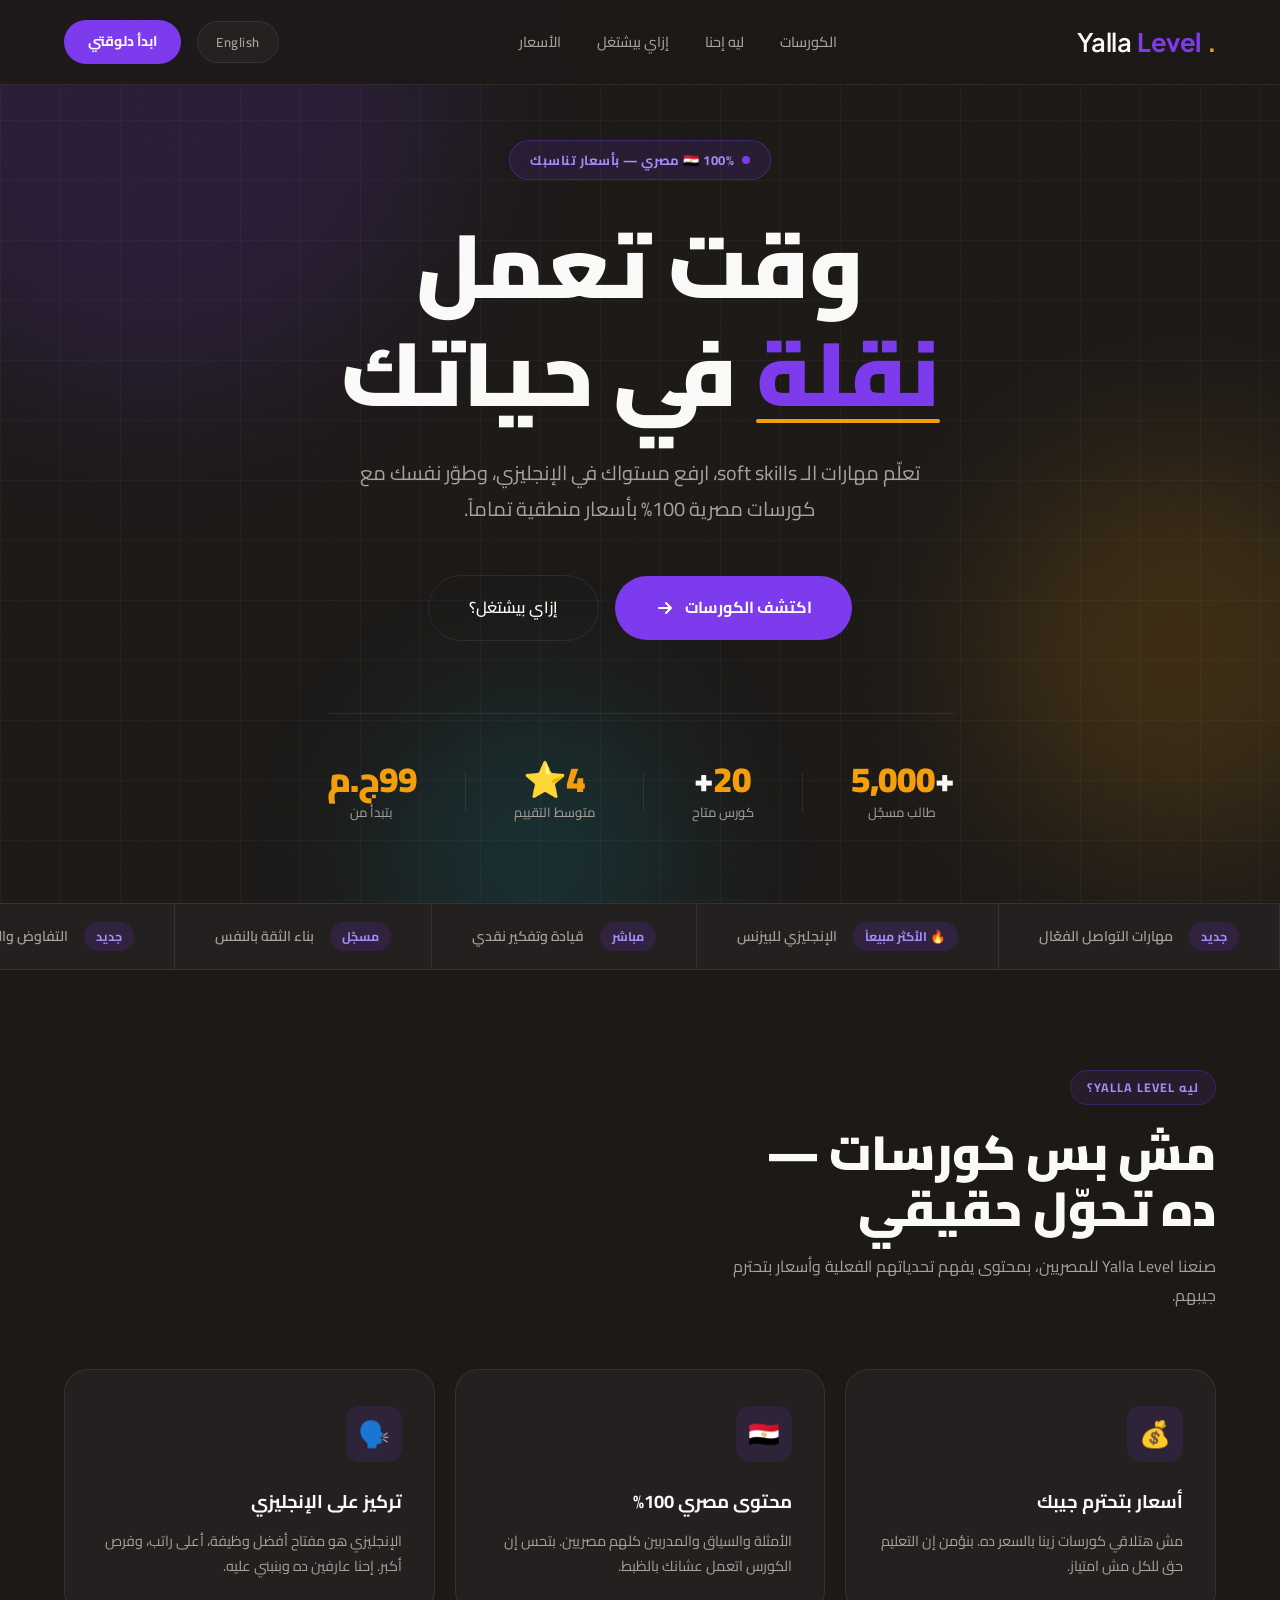
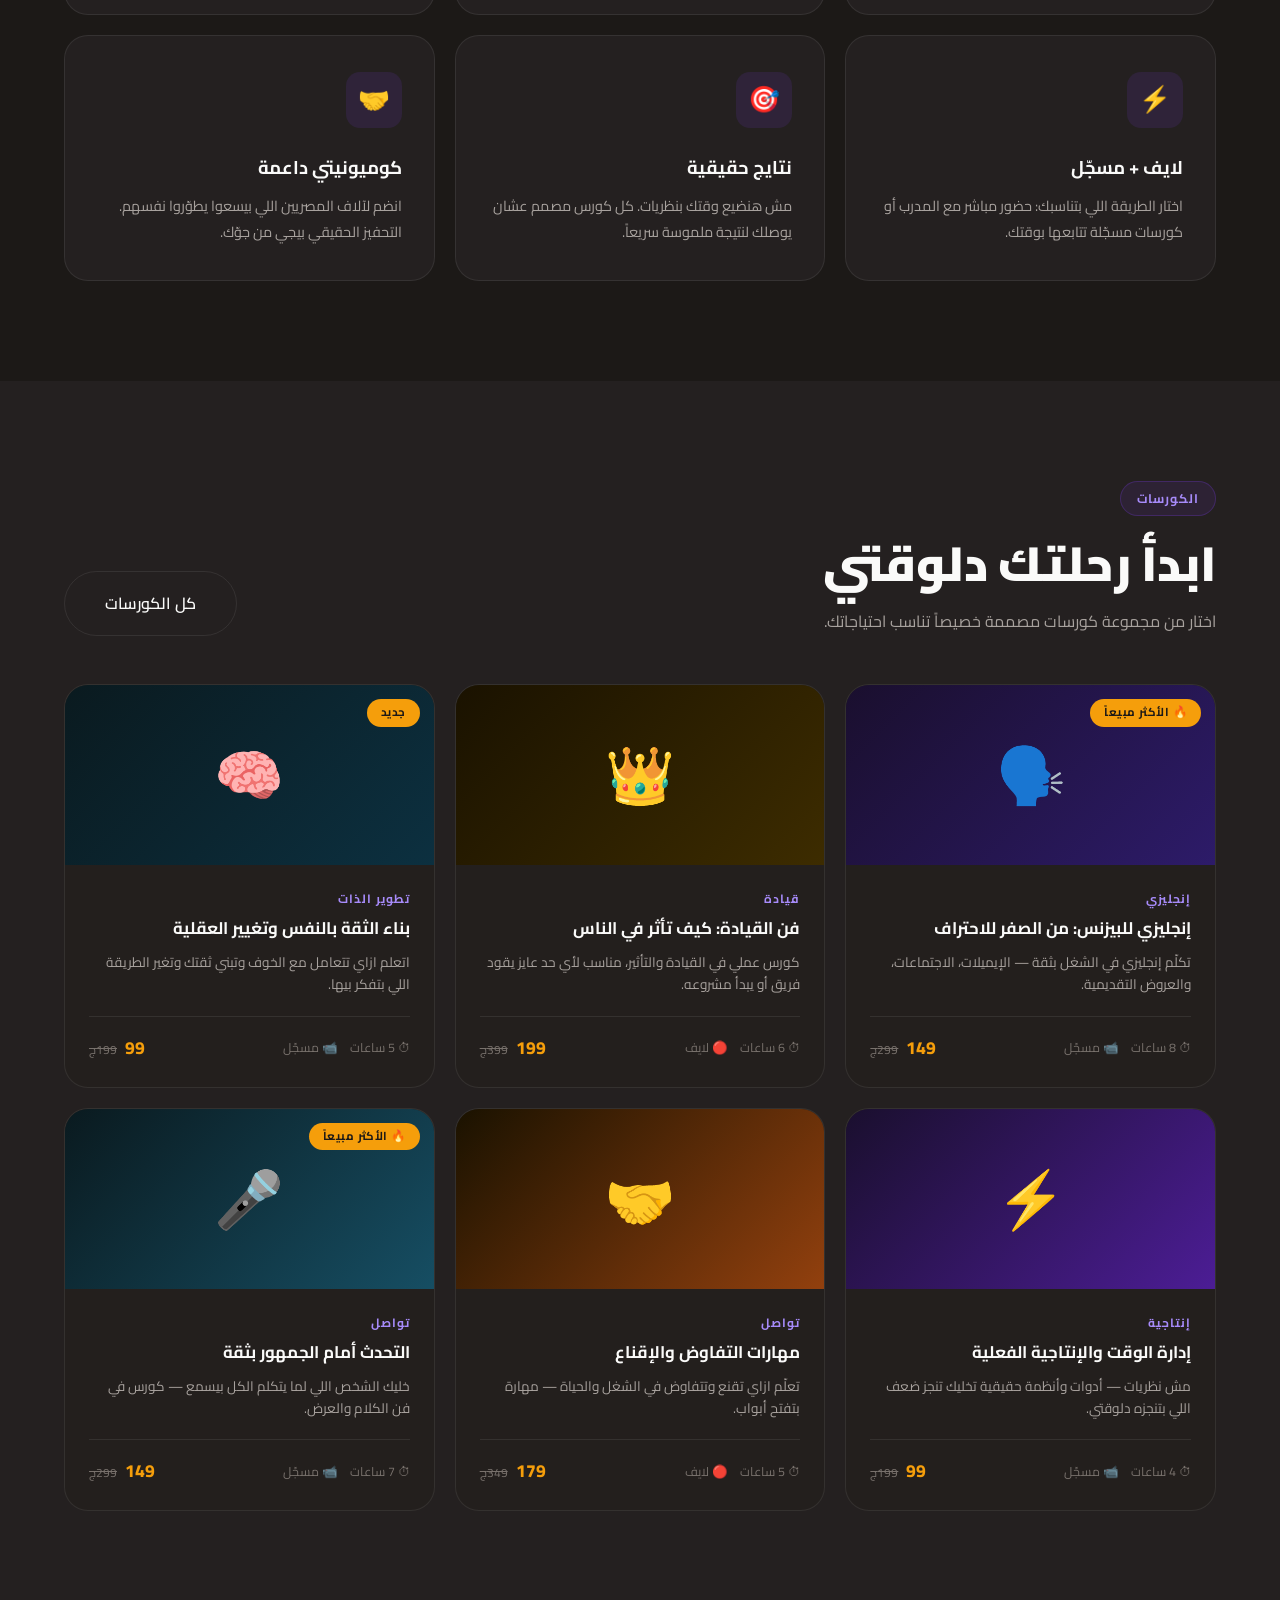
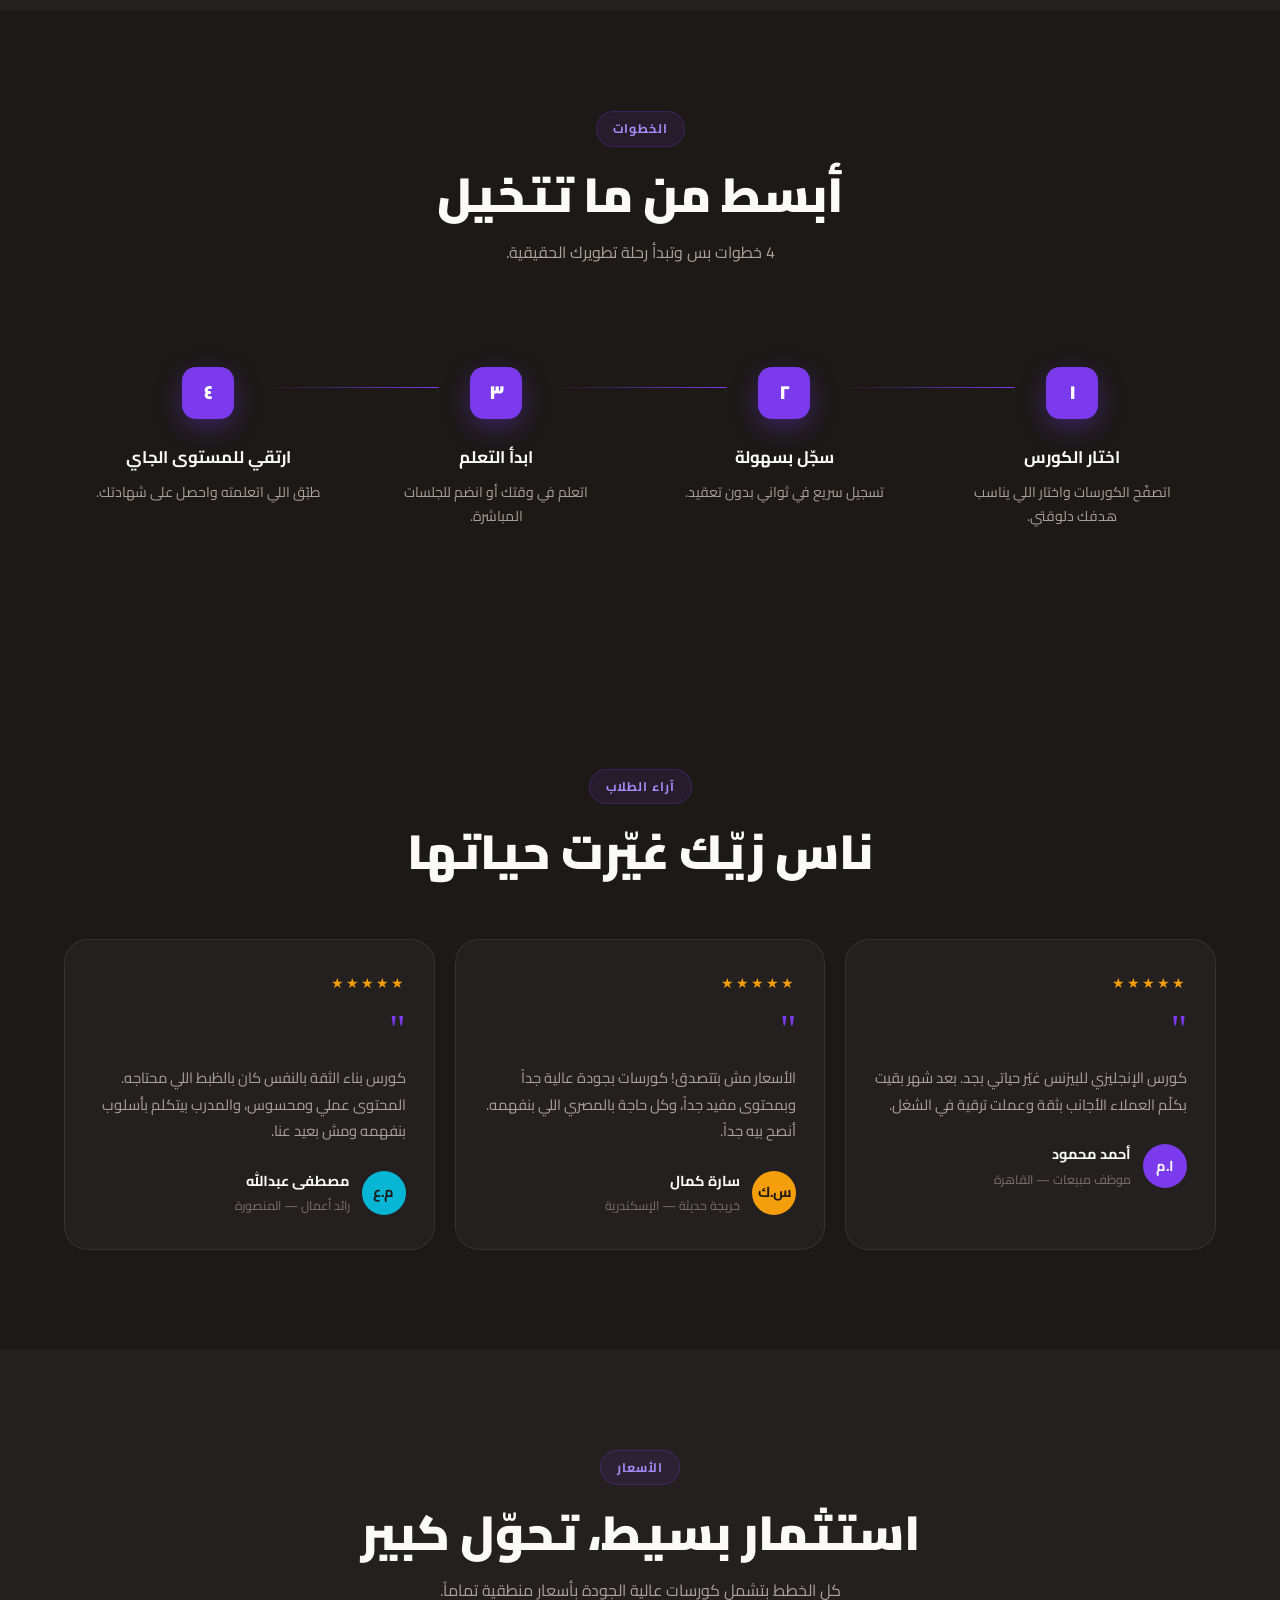
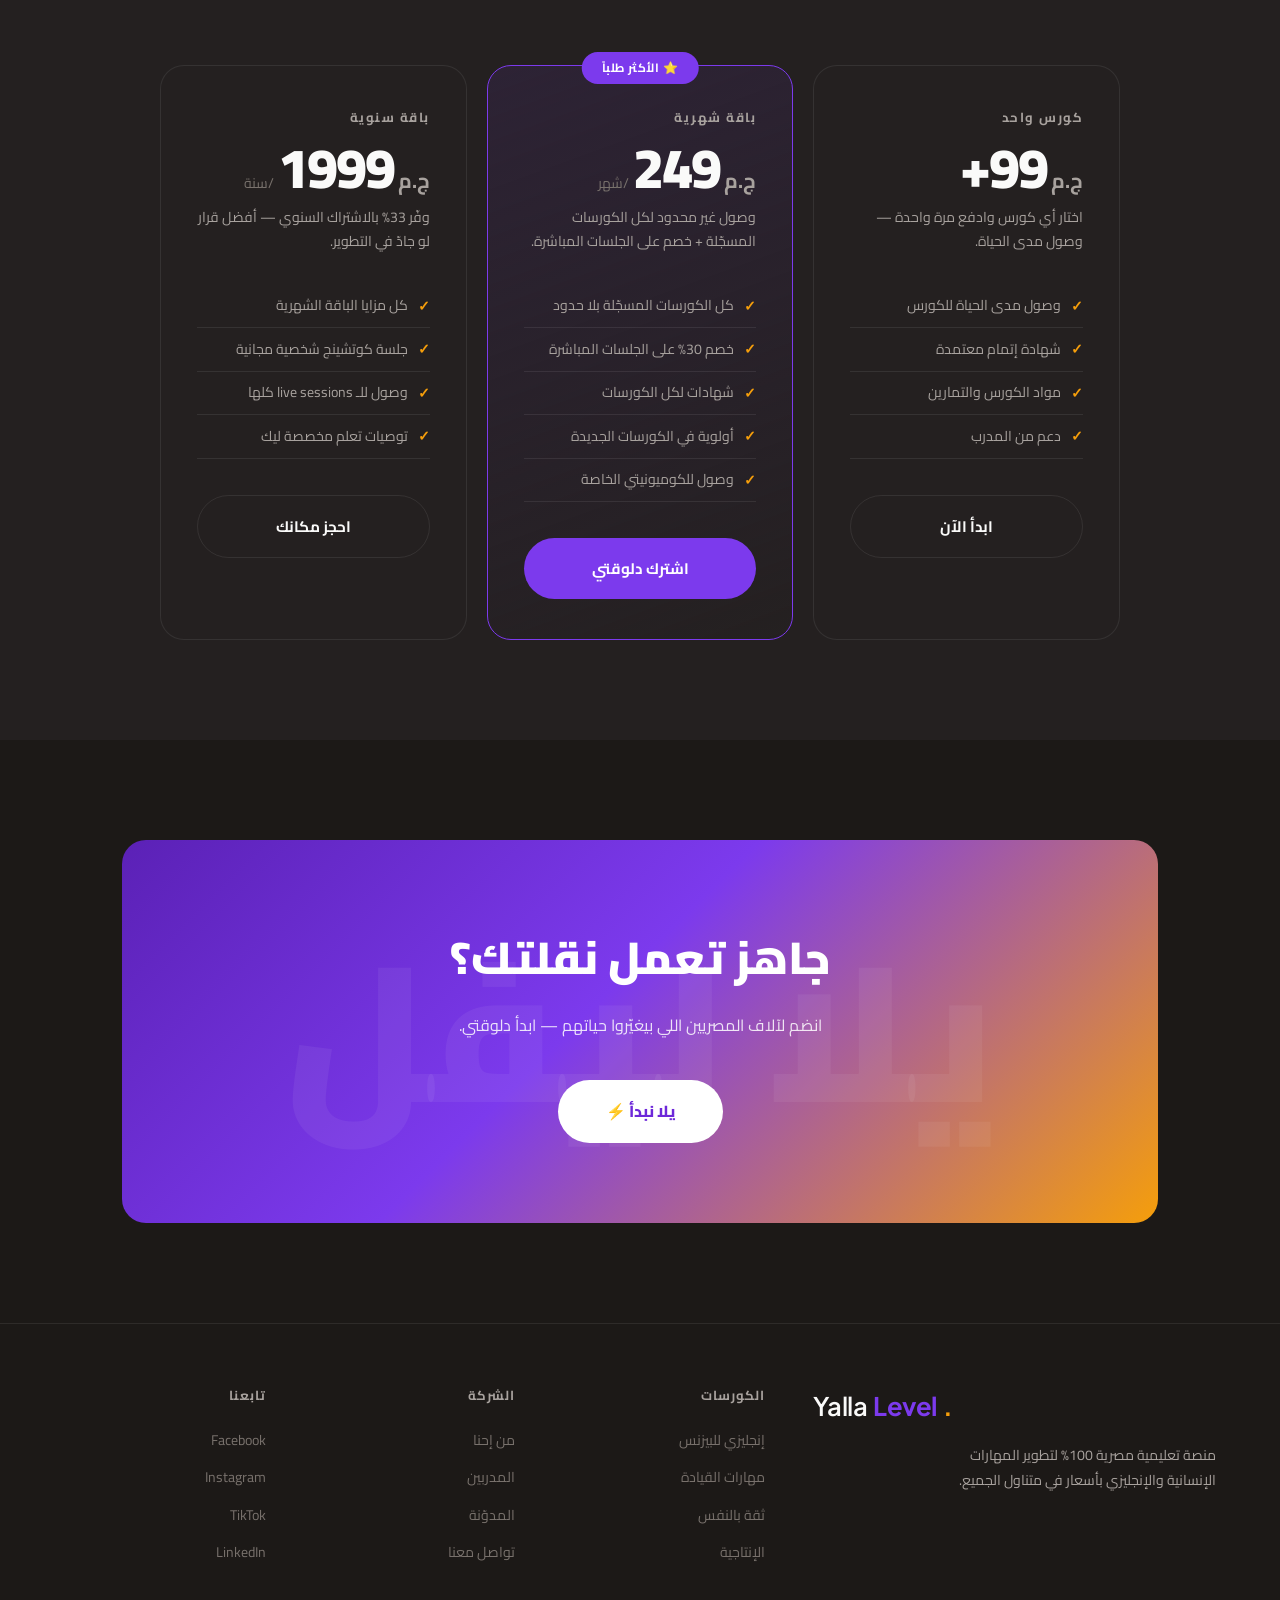
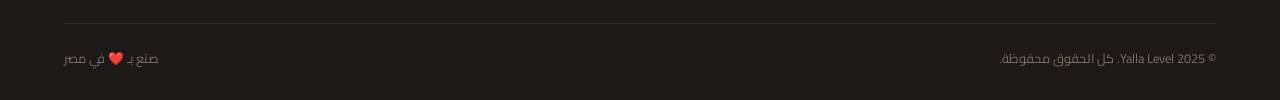
==== index.html @ 63a266dc "Update index.html" ====
<!DOCTYPE html>
<html lang="ar" dir="rtl">
<head>
<meta charset="UTF-8">
<meta name="viewport" content="width=device-width, initial-scale=1.0">
<title>Yalla Level | يلا ليفل</title>
<link rel="preconnect" href="https://fonts.googleapis.com">
<link href="https://fonts.googleapis.com/css2?family=Cairo:wght@400;600;700;900&family=Plus+Jakarta+Sans:wght@400;500;600;700;800&display=swap" rel="stylesheet">
<link rel="stylesheet" href="https://api.fontshare.com/v2/css?f[]=clash-display@600,700&display=swap">
<style>
  :root {
    --primary: #7C3AED;
    --primary-dark: #6D28D9;
    --primary-light: #A78BFA;
    --accent: #F59E0B;
    --accent-dark: #D97706;
    --teal: #06B6D4;
    --dark: #1C1917;
    --dark2: #231F1D;
    --dark3: #2C2825;
    --surface: #242020;
    --surface2: #2E2A27;
    --text: #FAFAF9;
    --text-muted: #A8A29E;
    --text-dim: #78716C;
    --border: rgba(255,255,255,0.08);
    --radius: 16px;
    --radius-sm: 10px;
    --radius-lg: 24px;
    font-size: 16px;
  }

  * { margin: 0; padding: 0; box-sizing: border-box; }

  html { scroll-behavior: smooth; }

  body {
    background: var(--dark);
    color: var(--text);
    font-family: 'Cairo', sans-serif;
    overflow-x: hidden;
    line-height: 1.7;
  }

  body.en {
    font-family: 'Plus Jakarta Sans', sans-serif;
    direction: ltr;
  }
  body.ar {
    font-family: 'Cairo', sans-serif;
    direction: rtl;
  }

  /* ─── NOISE TEXTURE ─── */
  body::before {
    content: '';
    position: fixed;
    inset: 0;
    background-image: url("data:image/svg+xml,%3Csvg viewBox='0 0 256 256' xmlns='http://www.w3.org/2000/svg'%3E%3Cfilter id='noise'%3E%3CfeTurbulence type='fractalNoise' baseFrequency='0.9' numOctaves='4' stitchTiles='stitch'/%3E%3C/filter%3E%3Crect width='100%25' height='100%25' filter='url(%23noise)' opacity='0.04'/%3E%3C/svg%3E");
    pointer-events: none;
    z-index: 1000;
    opacity: 0.4;
  }

  /* ─── SCROLLBAR ─── */
  ::-webkit-scrollbar { width: 6px; }
  ::-webkit-scrollbar-track { background: var(--dark); }
  ::-webkit-scrollbar-thumb { background: var(--primary); border-radius: 3px; }

  /* ─── NAVBAR ─── */
  nav {
    position: fixed;
    top: 0; left: 0; right: 0;
    z-index: 900;
    padding: 20px 5%;
    display: flex;
    align-items: center;
    justify-content: space-between;
    background: rgba(28,25,23,0.88);
    backdrop-filter: blur(20px);
    border-bottom: 1px solid var(--border);
    transition: all 0.3s;
  }

  .logo {
    font-family: 'ClashDisplay', 'Plus Jakarta Sans', sans-serif;
    font-size: 1.6rem;
    font-weight: 700;
    color: var(--text);
    text-decoration: none;
    letter-spacing: -0.5px;
    display: flex;
    align-items: center;
    gap: 6px;
    direction: ltr;
    unicode-bidi: embed;
  }
  .logo .yalla { color: var(--text); font-weight: 600; }
  .logo .level { color: var(--primary); font-weight: 700; }
  .logo .dot { color: var(--accent); }

  .nav-links {
    display: flex;
    align-items: center;
    gap: 36px;
    list-style: none;
  }
  .nav-links a {
    color: var(--text-muted);
    text-decoration: none;
    font-size: 0.9rem;
    font-weight: 500;
    transition: color 0.2s;
  }
  .nav-links a:hover { color: var(--text); }

  .nav-right {
    display: flex;
    align-items: center;
    gap: 16px;
  }

  .lang-toggle {
    background: var(--surface);
    border: 1px solid var(--border);
    color: var(--text-muted);
    padding: 8px 18px;
    border-radius: 100px;
    font-size: 0.82rem;
    font-weight: 600;
    cursor: pointer;
    transition: all 0.2s;
    font-family: inherit;
    letter-spacing: 0.5px;
  }
  .lang-toggle:hover {
    border-color: var(--primary);
    color: var(--primary-light);
  }

  .btn-nav {
    background: var(--primary);
    color: white;
    padding: 10px 24px;
    border-radius: 100px;
    font-size: 0.88rem;
    font-weight: 700;
    cursor: pointer;
    border: none;
    transition: all 0.2s;
    font-family: inherit;
    text-decoration: none;
    display: inline-block;
  }
  .btn-nav:hover {
    background: var(--primary-dark);
    transform: translateY(-1px);
  }

  /* ─── HERO ─── */
  .hero {
    min-height: 100vh;
    display: flex;
    flex-direction: column;
    align-items: center;
    justify-content: center;
    text-align: center;
    padding: 140px 5% 80px;
    position: relative;
    overflow: hidden;
  }

  .hero-bg {
    position: absolute;
    inset: 0;
    z-index: 0;
  }

  .orb {
    position: absolute;
    border-radius: 50%;
    filter: blur(80px);
    opacity: 0.15;
    animation: float 8s ease-in-out infinite;
  }
  .orb-1 { width: 600px; height: 600px; background: var(--primary); top: -200px; left: -150px; animation-delay: 0s; }
  .orb-2 { width: 400px; height: 400px; background: var(--accent); top: 50%; right: -100px; animation-delay: -3s; }
  .orb-3 { width: 300px; height: 300px; background: var(--teal); bottom: -100px; left: 30%; animation-delay: -5s; }

  @keyframes float {
    0%, 100% { transform: translate(0, 0) scale(1); }
    33% { transform: translate(30px, -20px) scale(1.05); }
    66% { transform: translate(-20px, 10px) scale(0.97); }
  }

  .grid-bg {
    position: absolute;
    inset: 0;
    background-image:
      linear-gradient(rgba(255,255,255,0.03) 1px, transparent 1px),
      linear-gradient(90deg, rgba(255,255,255,0.03) 1px, transparent 1px);
    background-size: 60px 60px;
  }

  .hero-content { position: relative; z-index: 2; max-width: 900px; }

  .hero-badge {
    display: inline-flex;
    align-items: center;
    gap: 8px;
    background: rgba(124,58,237,0.12);
    border: 1px solid rgba(124,58,237,0.3);
    color: var(--primary-light);
    padding: 8px 20px;
    border-radius: 100px;
    font-size: 0.82rem;
    font-weight: 700;
    margin-bottom: 32px;
    animation: fadeUp 0.6s ease both;
    letter-spacing: 0.5px;
  }
  .hero-badge::before {
    content: '';
    width: 8px; height: 8px;
    background: var(--primary);
    border-radius: 50%;
    animation: pulse 1.5s ease-in-out infinite;
  }
  @keyframes pulse {
    0%,100% { opacity: 1; transform: scale(1); }
    50% { opacity: 0.5; transform: scale(1.3); }
  }

  h1 {
    font-size: clamp(3rem, 7vw, 6rem);
    font-weight: 900;
    line-height: 1.05;
    letter-spacing: -2px;
    margin-bottom: 28px;
    animation: fadeUp 0.6s 0.1s ease both;
  }
  .ar h1 { letter-spacing: 0; line-height: 1.2; }

  h1 .highlight {
    color: var(--primary);
    position: relative;
    display: inline-block;
  }
  h1 .highlight::after {
    content: '';
    position: absolute;
    bottom: 4px; left: 0; right: 0;
    height: 4px;
    background: var(--accent);
    border-radius: 2px;
    transform: scaleX(0);
    transform-origin: left;
    animation: underline 0.8s 0.8s ease forwards;
  }
  .ar h1 .highlight::after { transform-origin: right; }
  @keyframes underline { to { transform: scaleX(1); } }

  .hero-sub {
    font-size: clamp(1rem, 2.5vw, 1.25rem);
    color: var(--text-muted);
    max-width: 620px;
    margin: 0 auto 48px;
    font-weight: 400;
    line-height: 1.8;
    animation: fadeUp 0.6s 0.2s ease both;
  }

  .hero-cta {
    display: flex;
    align-items: center;
    justify-content: center;
    gap: 16px;
    flex-wrap: wrap;
    animation: fadeUp 0.6s 0.3s ease both;
  }

  .btn-primary {
    background: var(--primary);
    color: white;
    padding: 18px 40px;
    border-radius: 100px;
    font-size: 1rem;
    font-weight: 700;
    border: none;
    cursor: pointer;
    font-family: inherit;
    transition: all 0.25s;
    text-decoration: none;
    display: inline-flex;
    align-items: center;
    gap: 10px;
    position: relative;
    overflow: hidden;
  }
  .btn-primary::after {
    content: '';
    position: absolute;
    inset: 0;
    background: white;
    opacity: 0;
    transition: opacity 0.2s;
  }
  .btn-primary:hover { transform: translateY(-3px); box-shadow: 0 16px 40px rgba(124,58,237,0.4); }
  .btn-primary:hover::after { opacity: 0.1; }

  .btn-secondary {
    background: transparent;
    color: var(--text);
    padding: 18px 40px;
    border-radius: 100px;
    font-size: 1rem;
    font-weight: 600;
    border: 1.5px solid var(--border);
    cursor: pointer;
    font-family: inherit;
    transition: all 0.25s;
    text-decoration: none;
    display: inline-flex;
    align-items: center;
    gap: 10px;
  }
  .btn-secondary:hover {
    border-color: rgba(255,255,255,0.3);
    background: rgba(255,255,255,0.05);
    transform: translateY(-3px);
  }

  .arrow-icon {
    width: 20px; height: 20px;
    transition: transform 0.2s;
  }
  .btn-primary:hover .arrow-icon { transform: translateX(4px); }
  .ar .btn-primary:hover .arrow-icon { transform: translateX(-4px); }

  .hero-stats {
    display: flex;
    align-items: center;
    justify-content: center;
    gap: 48px;
    margin-top: 72px;
    padding-top: 48px;
    border-top: 1px solid var(--border);
    animation: fadeUp 0.6s 0.4s ease both;
    flex-wrap: wrap;
  }

  .stat { text-align: center; }
  .stat-num {
    font-size: 2.2rem;
    font-weight: 900;
    color: var(--text);
    letter-spacing: -1px;
    line-height: 1;
  }
  .stat-num span { color: var(--accent); }
  .stat-label {
    font-size: 0.82rem;
    color: var(--text-muted);
    margin-top: 4px;
  }

  .stat-divider {
    width: 1px;
    height: 40px;
    background: var(--border);
  }

  @keyframes fadeUp {
    from { opacity: 0; transform: translateY(24px); }
    to { opacity: 1; transform: translateY(0); }
  }

  /* ─── MARQUEE ─── */
  .marquee-section {
    padding: 0;
    overflow: hidden;
    border-top: 1px solid var(--border);
    border-bottom: 1px solid var(--border);
    background: var(--surface);
  }
  .marquee-track {
    display: flex;
    gap: 0;
    animation: marquee 20s linear infinite;
    width: max-content;
  }
  .ar .marquee-track { animation: marquee-rtl 20s linear infinite; }

  .marquee-item {
    padding: 18px 40px;
    display: flex;
    align-items: center;
    gap: 16px;
    white-space: nowrap;
    font-size: 0.88rem;
    font-weight: 600;
    color: var(--text-muted);
    border-right: 1px solid var(--border);
  }
  .marquee-item .tag {
    background: rgba(124,58,237,0.15);
    color: var(--primary-light);
    padding: 4px 12px;
    border-radius: 100px;
    font-size: 0.78rem;
    font-weight: 700;
  }
  @keyframes marquee { to { transform: translateX(-50%); } }
  @keyframes marquee-rtl { to { transform: translateX(50%); } }

  /* ─── SECTIONS ─── */
  section { padding: 100px 5%; }

  .section-tag {
    display: inline-flex;
    align-items: center;
    gap: 8px;
    background: rgba(124,58,237,0.1);
    border: 1px solid rgba(124,58,237,0.25);
    color: var(--primary-light);
    padding: 6px 16px;
    border-radius: 100px;
    font-size: 0.78rem;
    font-weight: 700;
    letter-spacing: 1px;
    text-transform: uppercase;
    margin-bottom: 20px;
  }

  .section-title {
    font-size: clamp(2rem, 4vw, 3rem);
    font-weight: 900;
    line-height: 1.15;
    letter-spacing: -1px;
    margin-bottom: 16px;
  }
  .ar .section-title { letter-spacing: 0; }
  .section-sub {
    font-size: 1rem;
    color: var(--text-muted);
    max-width: 520px;
    line-height: 1.8;
  }

  /* ─── WHY US ─── */
  .why-grid {
    display: grid;
    grid-template-columns: repeat(auto-fit, minmax(280px, 1fr));
    gap: 20px;
    margin-top: 60px;
  }

  .why-card {
    background: var(--surface);
    border: 1px solid var(--border);
    border-radius: var(--radius-lg);
    padding: 36px 32px;
    position: relative;
    overflow: hidden;
    transition: all 0.3s;
    cursor: default;
  }
  .why-card::before {
    content: '';
    position: absolute;
    top: 0; left: 0; right: 0;
    height: 3px;
    background: linear-gradient(90deg, var(--primary), var(--accent));
    transform: scaleX(0);
    transform-origin: left;
    transition: transform 0.3s;
  }
  .ar .why-card::before { transform-origin: right; }
  .why-card:hover {
    border-color: rgba(124,58,237,0.35);
    transform: translateY(-4px);
    background: var(--surface2);
  }
  .why-card:hover::before { transform: scaleX(1); }

  .why-icon {
    width: 56px; height: 56px;
    background: rgba(124,58,237,0.12);
    border-radius: 14px;
    display: flex;
    align-items: center;
    justify-content: center;
    font-size: 1.6rem;
    margin-bottom: 24px;
  }

  .why-card h3 {
    font-size: 1.15rem;
    font-weight: 700;
    margin-bottom: 10px;
  }
  .why-card p {
    font-size: 0.9rem;
    color: var(--text-muted);
    line-height: 1.75;
  }

  /* ─── COURSES ─── */
  .courses-section { background: var(--surface); }

  .courses-header {
    display: flex;
    align-items: flex-end;
    justify-content: space-between;
    gap: 24px;
    margin-bottom: 48px;
    flex-wrap: wrap;
  }

  .courses-grid {
    display: grid;
    grid-template-columns: repeat(auto-fill, minmax(300px, 1fr));
    gap: 20px;
  }

  .course-card {
    background: var(--dark2);
    border: 1px solid var(--border);
    border-radius: var(--radius-lg);
    overflow: hidden;
    transition: all 0.3s;
    cursor: pointer;
    text-decoration: none;
    color: inherit;
    display: block;
  }
  .course-card:hover {
    border-color: rgba(124,58,237,0.4);
    transform: translateY(-5px);
    box-shadow: 0 20px 60px rgba(0,0,0,0.4);
  }

  .course-thumb {
    height: 180px;
    position: relative;
    overflow: hidden;
    display: flex;
    align-items: center;
    justify-content: center;
    font-size: 3.5rem;
  }

  .course-thumb-1 { background: linear-gradient(135deg, #1a0f2e, #2d1b69); }
  .course-thumb-2 { background: linear-gradient(135deg, #1a1200, #3d2c00); }
  .course-thumb-3 { background: linear-gradient(135deg, #0a1a1f, #0c3040); }
  .course-thumb-4 { background: linear-gradient(135deg, #1a0f2e, #4c1d95); }
  .course-thumb-5 { background: linear-gradient(135deg, #1a1200, #92400e); }
  .course-thumb-6 { background: linear-gradient(135deg, #0a1a1f, #164e63); }

  .course-badge {
    position: absolute;
    top: 14px;
    background: var(--accent);
    color: #1C1917;
    padding: 4px 14px;
    border-radius: 100px;
    font-size: 0.72rem;
    font-weight: 700;
    letter-spacing: 0.5px;
  }
  .ar .course-badge { right: 14px; }
  .en .course-badge { left: 14px; }

  .course-body { padding: 24px; }
  .course-cat {
    font-size: 0.75rem;
    color: var(--primary-light);
    font-weight: 700;
    letter-spacing: 1px;
    text-transform: uppercase;
    margin-bottom: 8px;
  }
  .course-card h3 {
    font-size: 1.05rem;
    font-weight: 700;
    margin-bottom: 10px;
    line-height: 1.4;
  }
  .course-card p {
    font-size: 0.85rem;
    color: var(--text-muted);
    margin-bottom: 20px;
    line-height: 1.65;
  }

  .course-meta {
    display: flex;
    align-items: center;
    justify-content: space-between;
    padding-top: 16px;
    border-top: 1px solid var(--border);
  }
  .course-info {
    display: flex;
    align-items: center;
    gap: 12px;
    font-size: 0.78rem;
    color: var(--text-dim);
  }
  .course-price {
    font-size: 1.1rem;
    font-weight: 800;
    color: var(--accent);
  }
  .course-price del {
    font-size: 0.75rem;
    font-weight: 400;
    color: var(--text-dim);
    margin-inline-start: 4px;
  }

  /* ─── HOW IT WORKS ─── */
  .steps-container {
    display: grid;
    grid-template-columns: repeat(auto-fit, minmax(220px, 1fr));
    gap: 0;
    margin-top: 60px;
    position: relative;
  }

  .step {
    padding: 40px 32px;
    position: relative;
    text-align: center;
  }
  .step:not(:last-child)::after {
    content: '';
    position: absolute;
    top: 60px;
    width: 60%;
    height: 1px;
    background: linear-gradient(90deg, var(--primary), transparent);
    z-index: 0;
  }
  .en .step:not(:last-child)::after { right: -30%; }
  .ar .step:not(:last-child)::after { left: -30%; transform: scaleX(-1); }

  .step-num {
    width: 52px; height: 52px;
    background: var(--primary);
    color: white;
    border-radius: 14px;
    display: flex;
    align-items: center;
    justify-content: center;
    font-size: 1.2rem;
    font-weight: 900;
    margin: 0 auto 24px;
    position: relative;
    z-index: 1;
    box-shadow: 0 8px 24px rgba(124,58,237,0.35);
  }

  .step h3 {
    font-size: 1.05rem;
    font-weight: 700;
    margin-bottom: 10px;
  }
  .step p {
    font-size: 0.88rem;
    color: var(--text-muted);
    line-height: 1.7;
  }

  /* ─── TESTIMONIALS ─── */
  .testi-section { background: var(--dark); }

  .testi-grid {
    display: grid;
    grid-template-columns: repeat(auto-fill, minmax(320px, 1fr));
    gap: 20px;
    margin-top: 60px;
  }

  .testi-card {
    background: var(--surface);
    border: 1px solid var(--border);
    border-radius: var(--radius-lg);
    padding: 32px 28px;
    transition: border-color 0.3s;
    position: relative;
  }
  .testi-card:hover { border-color: rgba(124,58,237,0.3); }

  .testi-quote {
    font-size: 2.5rem;
    color: var(--primary);
    line-height: 1;
    margin-bottom: 16px;
    font-family: Georgia, serif;
  }

  .testi-text {
    font-size: 0.92rem;
    color: var(--text-muted);
    line-height: 1.8;
    margin-bottom: 24px;
  }

  .testi-author {
    display: flex;
    align-items: center;
    gap: 12px;
  }
  .testi-avatar {
    width: 44px; height: 44px;
    border-radius: 50%;
    background: var(--primary);
    display: flex;
    align-items: center;
    justify-content: center;
    font-weight: 700;
    font-size: 0.9rem;
    flex-shrink: 0;
  }
  .testi-name {
    font-size: 0.9rem;
    font-weight: 700;
  }
  .testi-role {
    font-size: 0.78rem;
    color: var(--text-dim);
    margin-top: 2px;
  }

  .stars {
    color: var(--accent);
    font-size: 0.85rem;
    letter-spacing: 2px;
    margin-bottom: 14px;
  }

  /* ─── PRICING ─── */
  .pricing-grid {
    display: grid;
    grid-template-columns: repeat(auto-fit, minmax(300px, 1fr));
    gap: 20px;
    margin-top: 60px;
    max-width: 960px;
    margin-left: auto;
    margin-right: auto;
  }

  .price-card {
    background: var(--surface);
    border: 1px solid var(--border);
    border-radius: var(--radius-lg);
    padding: 40px 36px;
    position: relative;
    transition: all 0.3s;
  }
  .price-card.featured {
    border-color: var(--primary);
    background: linear-gradient(160deg, rgba(124,58,237,0.1), var(--surface));
  }

  .featured-tag {
    position: absolute;
    top: -14px;
    left: 50%;
    transform: translateX(-50%);
    background: var(--primary);
    color: white;
    padding: 6px 20px;
    border-radius: 100px;
    font-size: 0.75rem;
    font-weight: 700;
    letter-spacing: 0.5px;
    white-space: nowrap;
  }

  .price-plan {
    font-size: 0.82rem;
    font-weight: 700;
    color: var(--text-muted);
    letter-spacing: 1.5px;
    text-transform: uppercase;
    margin-bottom: 12px;
  }

  .price-amount {
    display: flex;
    align-items: baseline;
    gap: 4px;
    margin-bottom: 8px;
  }
  .price-currency {
    font-size: 1.3rem;
    font-weight: 700;
    color: var(--text-muted);
  }
  .price-num {
    font-size: 3.5rem;
    font-weight: 900;
    letter-spacing: -2px;
    line-height: 1;
  }
  .price-period {
    font-size: 0.88rem;
    color: var(--text-dim);
  }

  .price-desc {
    font-size: 0.88rem;
    color: var(--text-muted);
    margin-bottom: 32px;
    line-height: 1.65;
  }

  .price-features {
    list-style: none;
    margin-bottom: 36px;
  }
  .price-features li {
    display: flex;
    align-items: center;
    gap: 10px;
    font-size: 0.88rem;
    padding: 9px 0;
    border-bottom: 1px solid var(--border);
    color: var(--text-muted);
  }
  .price-features li:last-child { border-bottom: none; }
  .price-features li::before {
    content: '✓';
    color: var(--accent);
    font-weight: 700;
    font-size: 0.9rem;
    flex-shrink: 0;
  }

  .btn-price {
    width: 100%;
    padding: 16px;
    border-radius: 100px;
    font-size: 0.95rem;
    font-weight: 700;
    cursor: pointer;
    font-family: inherit;
    transition: all 0.25s;
    border: none;
  }
  .btn-price-outline {
    background: transparent;
    border: 1.5px solid var(--border);
    color: var(--text);
  }
  .btn-price-outline:hover {
    border-color: rgba(255,255,255,0.3);
    background: rgba(255,255,255,0.05);
  }
  .btn-price-solid {
    background: var(--primary);
    color: white;
  }
  .btn-price-solid:hover {
    background: var(--primary-dark);
    box-shadow: 0 10px 30px rgba(124,58,237,0.4);
  }

  /* ─── CTA BANNER ─── */
  .cta-banner {
    margin: 0 5%;
    background: linear-gradient(135deg, #5B21B6 0%, #7C3AED 45%, #F59E0B 100%);
    border-radius: var(--radius-lg);
    padding: 80px 60px;
    text-align: center;
    position: relative;
    overflow: hidden;
  }

  .cta-banner::before {
    content: 'يلا ليفل';
    position: absolute;
    font-size: 12rem;
    font-weight: 900;
    color: rgba(255,255,255,0.06);
    top: 50%;
    left: 50%;
    transform: translate(-50%, -50%);
    white-space: nowrap;
    pointer-events: none;
    font-family: 'Cairo', sans-serif;
  }

  .cta-banner h2 {
    font-size: clamp(1.8rem, 4vw, 2.8rem);
    font-weight: 900;
    color: white;
    margin-bottom: 16px;
    letter-spacing: -1px;
    position: relative;
    z-index: 1;
  }
  .ar .cta-banner h2 { letter-spacing: 0; }
  .cta-banner p {
    color: rgba(255,255,255,0.85);
    margin-bottom: 40px;
    font-size: 1rem;
    position: relative;
    z-index: 1;
  }
  .cta-banner .btn-white {
    background: white;
    color: var(--primary-dark);
    padding: 18px 48px;
    border-radius: 100px;
    font-size: 1rem;
    font-weight: 800;
    border: none;
    cursor: pointer;
    font-family: inherit;
    transition: all 0.25s;
    display: inline-block;
    text-decoration: none;
    position: relative;
    z-index: 1;
  }
  .cta-banner .btn-white:hover {
    transform: translateY(-3px);
    box-shadow: 0 16px 40px rgba(0,0,0,0.25);
  }

  /* ─── FOOTER ─── */
  footer {
    background: var(--dark);
    border-top: 1px solid var(--border);
    padding: 60px 5% 30px;
  }

  .footer-grid {
    display: grid;
    grid-template-columns: 2fr 1fr 1fr 1fr;
    gap: 48px;
    margin-bottom: 48px;
  }

  .footer-brand p {
    font-size: 0.88rem;
    color: var(--text-muted);
    margin-top: 16px;
    line-height: 1.75;
    max-width: 280px;
  }

  .footer-col h4 {
    font-size: 0.82rem;
    font-weight: 700;
    letter-spacing: 1px;
    text-transform: uppercase;
    color: var(--text-muted);
    margin-bottom: 20px;
  }
  .footer-col ul { list-style: none; }
  .footer-col li { margin-bottom: 10px; }
  .footer-col a {
    font-size: 0.88rem;
    color: var(--text-dim);
    text-decoration: none;
    transition: color 0.2s;
  }
  .footer-col a:hover { color: var(--text); }

  .footer-bottom {
    display: flex;
    align-items: center;
    justify-content: space-between;
    padding-top: 24px;
    border-top: 1px solid var(--border);
    font-size: 0.8rem;
    color: var(--text-dim);
    flex-wrap: wrap;
    gap: 12px;
  }

  /* ─── SCROLL ANIMATIONS ─── */
  .reveal {
    opacity: 0;
    transform: translateY(30px);
    transition: opacity 0.6s ease, transform 0.6s ease;
  }
  .reveal.visible {
    opacity: 1;
    transform: translateY(0);
  }
  .reveal-delay-1 { transition-delay: 0.1s; }
  .reveal-delay-2 { transition-delay: 0.2s; }
  .reveal-delay-3 { transition-delay: 0.3s; }
  .reveal-delay-4 { transition-delay: 0.4s; }

  /* ─── CONTENT SWITCH ─── */
  /* AR mode (default): hide all EN elements */
  [data-en] { display: none !important; }

  /* EN mode: hide all AR elements, reveal EN elements by removing none */
  .en [data-ar] { display: none !important; }
  .en [data-en] { display: revert !important; }

  /* ─── RESPONSIVE ─── */

  /* Prevent any horizontal overflow globally */
  html, body {
    max-width: 100%;
    overflow-x: hidden;
  }

  @media (max-width: 768px) {

    /* NAV */
    nav {
      padding: 14px 4%;
      gap: 10px;
    }
    .nav-links { display: none; }
    .nav-right { gap: 8px; }
    .lang-toggle {
      padding: 7px 14px;
      font-size: 0.78rem;
    }
    .btn-nav {
      padding: 8px 16px;
      font-size: 0.82rem;
    }

    /* HERO */
    .hero {
      padding: 120px 5% 60px;
      text-align: center;
    }
    h1 {
      font-size: clamp(2.2rem, 9vw, 3.2rem);
      letter-spacing: -1px;
      word-break: keep-all;
    }
    .ar h1 { font-size: clamp(2rem, 8vw, 3rem); line-height: 1.25; }
    .hero-sub {
      font-size: 0.95rem;
      padding: 0 4px;
    }
    .hero-cta {
      flex-direction: column;
      align-items: stretch;
      gap: 12px;
      width: 100%;
      max-width: 340px;
      margin: 0 auto;
    }
    .btn-primary, .btn-secondary {
      width: 100%;
      justify-content: center;
      padding: 16px 24px;
      font-size: 0.95rem;
    }
    .hero-stats {
      gap: 16px 28px;
      margin-top: 48px;
      padding-top: 32px;
      flex-wrap: wrap;
      justify-content: center;
    }
    .stat-divider { display: none; }
    .stat-num { font-size: 1.7rem; }

    /* SECTIONS */
    section { padding: 70px 5%; }
    .section-title { font-size: clamp(1.6rem, 6vw, 2.2rem); }

    /* WHY GRID */
    .why-grid { grid-template-columns: 1fr; gap: 14px; }
    .why-card { padding: 28px 24px; }

    /* COURSES */
    .courses-header {
      flex-direction: column;
      align-items: flex-start;
      gap: 16px;
    }
    .courses-grid { grid-template-columns: 1fr; }
    .course-thumb { height: 160px; }

    /* HOW IT WORKS */
    .steps-container { grid-template-columns: 1fr; gap: 0; }
    .step { padding: 28px 24px; }
    .step:not(:last-child)::after { display: none; }

    /* TESTIMONIALS */
    .testi-grid { grid-template-columns: 1fr; }

    /* PRICING */
    .pricing-grid {
      grid-template-columns: 1fr;
      max-width: 100%;
    }
    .price-card { padding: 32px 28px; }
    .price-card.featured { margin-top: 20px; }

    /* CTA BANNER */
    .cta-banner {
      margin: 0 4%;
      padding: 50px 28px;
    }
    .cta-banner::before { font-size: 4rem; }
    .cta-banner h2 { font-size: 1.6rem; }
    .cta-banner .btn-white {
      padding: 16px 36px;
      width: 100%;
      max-width: 300px;
    }

    /* FOOTER */
    .footer-grid { grid-template-columns: 1fr 1fr; gap: 32px; }
    .footer-brand { grid-column: 1 / -1; }
  }

  @media (max-width: 480px) {
    /* NAV — very small screens */
    .btn-nav { display: none; } /* hide CTA in nav, enough on page */

    /* HERO */
    h1 { font-size: clamp(1.9rem, 8vw, 2.6rem); }
    .ar h1 { font-size: clamp(1.8rem, 7.5vw, 2.4rem); }

    /* FOOTER */
    .footer-grid { grid-template-columns: 1fr; }
    .footer-bottom {
      flex-direction: column;
      text-align: center;
      gap: 8px;
    }

    /* PRICING */
    .price-num { font-size: 2.8rem; }
  }

  /* Mobile menu toggle button */
  .menu-btn {
    display: none;
    background: none;
    border: none;
    cursor: pointer;
    flex-direction: column;
    gap: 5px;
    padding: 6px;
  }
  .menu-btn span {
    display: block;
    width: 22px; height: 2px;
    background: var(--text);
    border-radius: 2px;
    transition: all 0.3s;
  }
  @media (max-width: 768px) { .menu-btn { display: flex; } }

  /* Mobile nav drawer */
  .mobile-nav {
    display: none;
    position: fixed;
    top: 0; left: 0; right: 0; bottom: 0;
    background: rgba(28,25,23,0.98);
    z-index: 850;
    flex-direction: column;
    align-items: center;
    justify-content: center;
    gap: 32px;
    backdrop-filter: blur(20px);
  }
  .mobile-nav.open { display: flex; }
  .mobile-nav a {
    font-size: 1.6rem;
    font-weight: 700;
    color: var(--text);
    text-decoration: none;
    transition: color 0.2s;
  }
  .mobile-nav a:hover { color: var(--primary); }
  .mobile-nav-close {
    position: absolute;
    top: 24px; right: 24px;
    background: none;
    border: none;
    color: var(--text-muted);
    font-size: 1.8rem;
    cursor: pointer;
    line-height: 1;
  }
  .ar .mobile-nav-close { right: auto; left: 24px; }
</style>
</head>
<body class="ar" id="body">

<!-- ─── NAV ─── -->
<nav>
  <a href="#" class="logo">
    <span class="yalla">Yalla</span> <span class="level">Level</span><span class="dot">.</span>
  </a>
  <ul class="nav-links">
    <li><a href="#courses" data-ar>الكورسات</a><a href="#courses" data-en>Courses</a></li>
    <li><a href="#why" data-ar>ليه إحنا</a><a href="#why" data-en>Why Us</a></li>
    <li><a href="#how" data-ar>إزاي بيشتغل</a><a href="#how" data-en>How It Works</a></li>
    <li><a href="#pricing" data-ar>الأسعار</a><a href="#pricing" data-en>Pricing</a></li>
  </ul>
  <div class="nav-right">
    <button class="lang-toggle" onclick="toggleLang()" id="lang-btn">English</button>
    <a href="#pricing" class="btn-nav">
      <span data-ar>ابدأ دلوقتي</span>
      <span data-en>Get Started</span>
    </a>
    <button class="menu-btn" onclick="openMobileNav()" id="menu-btn" aria-label="Menu">
      <span></span><span></span><span></span>
    </button>
  </div>
</nav>

<!-- ─── MOBILE NAV DRAWER ─── -->
<div class="mobile-nav" id="mobile-nav">
  <button class="mobile-nav-close" onclick="closeMobileNav()">✕</button>
  <a href="#courses" onclick="closeMobileNav()" data-ar>الكورسات</a>
  <a href="#courses" onclick="closeMobileNav()" data-en>Courses</a>
  <a href="#why" onclick="closeMobileNav()" data-ar>ليه إحنا؟</a>
  <a href="#why" onclick="closeMobileNav()" data-en>Why Us?</a>
  <a href="#how" onclick="closeMobileNav()" data-ar>إزاي بيشتغل</a>
  <a href="#how" onclick="closeMobileNav()" data-en>How It Works</a>
  <a href="#pricing" onclick="closeMobileNav()" data-ar>الأسعار</a>
  <a href="#pricing" onclick="closeMobileNav()" data-en>Pricing</a>
  <a href="#pricing" class="btn-primary" onclick="closeMobileNav()" style="margin-top:16px;text-align:center;justify-content:center;">
    <span data-ar>ابدأ دلوقتي ⚡</span>
    <span data-en>Get Started ⚡</span>
  </a>
</div>

<!-- ─── HERO ─── -->
<section class="hero">
  <div class="hero-bg">
    <div class="grid-bg"></div>
    <div class="orb orb-1"></div>
    <div class="orb orb-2"></div>
    <div class="orb orb-3"></div>
  </div>
  <div class="hero-content">
    <div class="hero-badge">
      <span data-ar>🇪🇬 100% مصري — بأسعار تناسبك</span>
      <span data-en>🇪🇬 100% Egyptian — Prices That Fit You</span>
    </div>
    <h1>
      <span data-ar>وقت تعمل<br><span class="highlight">نقلة</span> في حياتك</span>
      <span data-en>Time to Make Your<br><span class="highlight">Next Level</span> Move</span>
    </h1>
    <p class="hero-sub">
      <span data-ar>تعلّم مهارات الـ soft skills، ارفع مستواك في الإنجليزي، وطوّر نفسك مع كورسات مصرية 100% بأسعار منطقية تماماً.</span>
      <span data-en>Learn soft skills, level up your English, and develop yourself with 100% Egyptian content at prices that actually make sense.</span>
    </p>
    <div class="hero-cta">
      <a href="#courses" class="btn-primary">
        <span data-ar>اكتشف الكورسات</span>
        <span data-en>Explore Courses</span>
        <svg class="arrow-icon" viewBox="0 0 20 20" fill="none" xmlns="http://www.w3.org/2000/svg">
          <path d="M4 10H16M16 10L11 5M16 10L11 15" stroke="white" stroke-width="2" stroke-linecap="round" stroke-linejoin="round"/>
        </svg>
      </a>
      <a href="#how" class="btn-secondary">
        <span data-ar>إزاي بيشتغل؟</span>
        <span data-en>How It Works</span>
      </a>
    </div>
    <div class="hero-stats">
      <div class="stat">
        <div class="stat-num">+<span>5000</span></div>
        <div class="stat-label" data-ar>طالب مسجّل</div>
        <div class="stat-label" data-en>Enrolled Students</div>
      </div>
      <div class="stat-divider"></div>
      <div class="stat">
        <div class="stat-num"><span>20</span>+</div>
        <div class="stat-label" data-ar>كورس متاح</div>
        <div class="stat-label" data-en>Available Courses</div>
      </div>
      <div class="stat-divider"></div>
      <div class="stat">
        <div class="stat-num"><span>4.9</span>⭐</div>
        <div class="stat-label" data-ar>متوسط التقييم</div>
        <div class="stat-label" data-en>Average Rating</div>
      </div>
      <div class="stat-divider"></div>
      <div class="stat">
        <div class="stat-num"><span>99</span><span>ج.م</span></div>
        <div class="stat-label" data-ar>بتبدأ من</div>
        <div class="stat-label" data-en>Starting From</div>
      </div>
    </div>
  </div>
</section>

<!-- ─── MARQUEE ─── -->
<div class="marquee-section">
  <div class="marquee-track" id="marquee">
    <div class="marquee-item"><span class="tag" data-ar>جديد</span><span class="tag" data-en>NEW</span><span data-ar>مهارات التواصل الفعّال</span><span data-en>Effective Communication</span></div>
    <div class="marquee-item"><span class="tag" data-ar>🔥 الأكثر مبيعاً</span><span class="tag" data-en>🔥 BESTSELLER</span><span data-ar>الإنجليزي للبيزنس</span><span data-en>Business English</span></div>
    <div class="marquee-item"><span class="tag" data-ar>مباشر</span><span class="tag" data-en>LIVE</span><span data-ar>قيادة وتفكير نقدي</span><span data-en>Leadership & Critical Thinking</span></div>
    <div class="marquee-item"><span class="tag" data-ar>مسجّل</span><span class="tag" data-en>RECORDED</span><span data-ar>بناء الثقة بالنفس</span><span data-en>Building Self-Confidence</span></div>
    <div class="marquee-item"><span class="tag" data-ar>جديد</span><span class="tag" data-en>NEW</span><span data-ar>التفاوض والإقناع</span><span data-en>Negotiation & Persuasion</span></div>
    <div class="marquee-item"><span class="tag" data-ar>🔥 الأكثر مبيعاً</span><span class="tag" data-en>🔥 HOT</span><span data-ar>إدارة الوقت والإنتاجية</span><span data-en>Time Management & Productivity</span></div>
    <!-- duplicate for seamless loop -->
    <div class="marquee-item"><span class="tag" data-ar>جديد</span><span class="tag" data-en>NEW</span><span data-ar>مهارات التواصل الفعّال</span><span data-en>Effective Communication</span></div>
    <div class="marquee-item"><span class="tag" data-ar>🔥 الأكثر مبيعاً</span><span class="tag" data-en>🔥 BESTSELLER</span><span data-ar>الإنجليزي للبيزنس</span><span data-en>Business English</span></div>
    <div class="marquee-item"><span class="tag" data-ar>مباشر</span><span class="tag" data-en>LIVE</span><span data-ar>قيادة وتفكير نقدي</span><span data-en>Leadership & Critical Thinking</span></div>
    <div class="marquee-item"><span class="tag" data-ar>مسجّل</span><span class="tag" data-en>RECORDED</span><span data-ar>بناء الثقة بالنفس</span><span data-en>Building Self-Confidence</span></div>
    <div class="marquee-item"><span class="tag" data-ar>جديد</span><span class="tag" data-en>NEW</span><span data-ar>التفاوض والإقناع</span><span data-en>Negotiation & Persuasion</span></div>
    <div class="marquee-item"><span class="tag" data-ar>🔥 الأكثر مبيعاً</span><span class="tag" data-en>🔥 HOT</span><span data-ar>إدارة الوقت والإنتاجية</span><span data-en>Time Management & Productivity</span></div>
  </div>
</div>

<!-- ─── WHY US ─── -->
<section id="why">
  <div class="reveal">
    <div class="section-tag" data-ar>ليه Yalla Level؟</div>
    <div class="section-tag" data-en>Why Yalla Level?</div>
    <h2 class="section-title">
      <span data-ar>مش بس كورسات —<br>ده تحوّل حقيقي</span>
      <span data-en>Not Just Courses —<br>Real Transformation</span>
    </h2>
    <p class="section-sub">
      <span data-ar>صنعنا Yalla Level للمصريين، بمحتوى يفهم تحدياتهم الفعلية وأسعار بتحترم جيبهم.</span>
      <span data-en>We built Yalla Level for Egyptians, with content that understands their real challenges and prices that respect their wallet.</span>
    </p>
  </div>
  <div class="why-grid">
    <div class="why-card reveal reveal-delay-1">
      <div class="why-icon">💰</div>
      <h3 data-ar>أسعار بتحترم جيبك</h3>
      <h3 data-en>Prices That Respect You</h3>
      <p data-ar>مش هتلاقي كورسات زينا بالسعر ده. بنؤمن إن التعليم حق للكل مش امتياز.</p>
      <p data-en>You won't find courses like ours at this price. We believe education is a right, not a privilege.</p>
    </div>
    <div class="why-card reveal reveal-delay-2">
      <div class="why-icon">🇪🇬</div>
      <h3 data-ar>محتوى مصري 100%</h3>
      <h3 data-en>100% Egyptian Content</h3>
      <p data-ar>الأمثلة والسياق والمدربين كلهم مصريين. بتحس إن الكورس اتعمل عشانك بالظبط.</p>
      <p data-en>Examples, context, and instructors are all Egyptian. You'll feel like the course was made exactly for you.</p>
    </div>
    <div class="why-card reveal reveal-delay-3">
      <div class="why-icon">🗣️</div>
      <h3 data-ar>تركيز على الإنجليزي</h3>
      <h3 data-en>English Focus</h3>
      <p data-ar>الإنجليزي هو مفتاح أفضل وظيفة، أعلى راتب، وفرص أكبر. إحنا عارفين ده وبنبني عليه.</p>
      <p data-en>English is the key to a better job, higher salary, and bigger opportunities. We know this and build around it.</p>
    </div>
    <div class="why-card reveal reveal-delay-4">
      <div class="why-icon">⚡</div>
      <h3 data-ar>لايف + مسجّل</h3>
      <h3 data-en>Live + Recorded</h3>
      <p data-ar>اختار الطريقة اللي بتناسبك: حضور مباشر مع المدرب أو كورسات مسجّلة تتابعها بوقتك.</p>
      <p data-en>Choose what works for you: live sessions with instructors or recorded courses you follow at your own pace.</p>
    </div>
    <div class="why-card reveal reveal-delay-1">
      <div class="why-icon">🎯</div>
      <h3 data-ar>نتايج حقيقية</h3>
      <h3 data-en>Real Results</h3>
      <p data-ar>مش هنضيع وقتك بنظريات. كل كورس مصمم عشان يوصلك لنتيجة ملموسة سريعاً.</p>
      <p data-en>We won't waste your time with theory. Every course is designed to get you to a tangible result, fast.</p>
    </div>
    <div class="why-card reveal reveal-delay-2">
      <div class="why-icon">🤝</div>
      <h3 data-ar>كوميونيتي داعمة</h3>
      <h3 data-en>Supportive Community</h3>
      <p data-ar>انضم لآلاف المصريين اللي بيسعوا يطوّروا نفسهم. التحفيز الحقيقي بيجي من جوّك.</p>
      <p data-en>Join thousands of Egyptians who are leveling up. Real motivation comes from your circle.</p>
    </div>
  </div>
</section>

<!-- ─── COURSES ─── -->
<section id="courses" class="courses-section">
  <div class="reveal courses-header">
    <div>
      <div class="section-tag" data-ar>الكورسات</div>
      <div class="section-tag" data-en>Courses</div>
      <h2 class="section-title">
        <span data-ar>ابدأ رحلتك دلوقتي</span>
        <span data-en>Start Your Journey Now</span>
      </h2>
      <p class="section-sub">
        <span data-ar>اختار من مجموعة كورسات مصممة خصيصاً تناسب احتياجاتك.</span>
        <span data-en>Pick from a range of courses designed specifically to match your needs.</span>
      </p>
    </div>
    <a href="#" class="btn-secondary" style="white-space:nowrap">
      <span data-ar>كل الكورسات</span>
      <span data-en>All Courses</span>
    </a>
  </div>

  <div class="courses-grid">

    <a href="#" class="course-card reveal reveal-delay-1">
      <div class="course-thumb course-thumb-1">
        <span>🗣️</span>
        <span class="course-badge" data-ar>🔥 الأكثر مبيعاً</span>
        <span class="course-badge" data-en>🔥 Bestseller</span>
      </div>
      <div class="course-body">
        <div class="course-cat" data-ar>إنجليزي</div>
        <div class="course-cat" data-en>English</div>
        <h3 data-ar>إنجليزي للبيزنس: من الصفر للاحتراف</h3>
        <h3 data-en>Business English: Zero to Pro</h3>
        <p data-ar>تكلّم إنجليزي في الشغل بثقة — الإيميلات، الاجتماعات، والعروض التقديمية.</p>
        <p data-en>Speak English at work with confidence — emails, meetings, and presentations.</p>
        <div class="course-meta">
          <div class="course-info">
            <span data-ar>⏱ 8 ساعات</span><span data-en>⏱ 8 Hours</span>
            <span data-ar>📹 مسجّل</span><span data-en>📹 Recorded</span>
          </div>
          <div class="course-price">149 <del data-ar>299ج</del><del data-en>299 EGP</del></div>
        </div>
      </div>
    </a>

    <a href="#" class="course-card reveal reveal-delay-2">
      <div class="course-thumb course-thumb-2">
        <span>👑</span>
      </div>
      <div class="course-body">
        <div class="course-cat" data-ar>قيادة</div>
        <div class="course-cat" data-en>Leadership</div>
        <h3 data-ar>فن القيادة: كيف تأثر في الناس</h3>
        <h3 data-en>The Art of Leadership: How to Influence</h3>
        <p data-ar>كورس عملي في القيادة والتأثير، مناسب لأي حد عايز يقود فريق أو يبدأ مشروعه.</p>
        <p data-en>A practical course in leadership and influence, for anyone who wants to lead a team or start a project.</p>
        <div class="course-meta">
          <div class="course-info">
            <span data-ar>⏱ 6 ساعات</span><span data-en>⏱ 6 Hours</span>
            <span data-ar>🔴 لايف</span><span data-en>🔴 Live</span>
          </div>
          <div class="course-price">199 <del data-ar>399ج</del><del data-en>399 EGP</del></div>
        </div>
      </div>
    </a>

    <a href="#" class="course-card reveal reveal-delay-3">
      <div class="course-thumb course-thumb-3">
        <span>🧠</span>
        <span class="course-badge" data-ar>جديد</span>
        <span class="course-badge" data-en>New</span>
      </div>
      <div class="course-body">
        <div class="course-cat" data-ar>تطوير الذات</div>
        <div class="course-cat" data-en>Personal Development</div>
        <h3 data-ar>بناء الثقة بالنفس وتغيير العقلية</h3>
        <h3 data-en>Build Self-Confidence & Shift Your Mindset</h3>
        <p data-ar>اتعلم ازاي تتعامل مع الخوف وتبني ثقتك وتغير الطريقة اللي بتفكر بيها.</p>
        <p data-en>Learn how to deal with fear, build your confidence, and change the way you think.</p>
        <div class="course-meta">
          <div class="course-info">
            <span data-ar>⏱ 5 ساعات</span><span data-en>⏱ 5 Hours</span>
            <span data-ar>📹 مسجّل</span><span data-en>📹 Recorded</span>
          </div>
          <div class="course-price">99 <del data-ar>199ج</del><del data-en>199 EGP</del></div>
        </div>
      </div>
    </a>

    <a href="#" class="course-card reveal">
      <div class="course-thumb course-thumb-4">
        <span>⚡</span>
      </div>
      <div class="course-body">
        <div class="course-cat" data-ar>إنتاجية</div>
        <div class="course-cat" data-en>Productivity</div>
        <h3 data-ar>إدارة الوقت والإنتاجية الفعلية</h3>
        <h3 data-en>Real Time Management & Productivity</h3>
        <p data-ar>مش نظريات — أدوات وأنظمة حقيقية تخليك تنجز ضعف اللي بتنجزه دلوقتي.</p>
        <p data-en>Not theory — real tools and systems to get you doing twice what you do now.</p>
        <div class="course-meta">
          <div class="course-info">
            <span data-ar>⏱ 4 ساعات</span><span data-en>⏱ 4 Hours</span>
            <span data-ar>📹 مسجّل</span><span data-en>📹 Recorded</span>
          </div>
          <div class="course-price">99 <del data-ar>199ج</del><del data-en>199 EGP</del></div>
        </div>
      </div>
    </a>

    <a href="#" class="course-card reveal reveal-delay-1">
      <div class="course-thumb course-thumb-5">
        <span>🤝</span>
      </div>
      <div class="course-body">
        <div class="course-cat" data-ar>تواصل</div>
        <div class="course-cat" data-en>Communication</div>
        <h3 data-ar>مهارات التفاوض والإقناع</h3>
        <h3 data-en>Negotiation & Persuasion Skills</h3>
        <p data-ar>تعلّم ازاي تقنع وتتفاوض في الشغل والحياة — مهارة بتفتح أبواب.</p>
        <p data-en>Learn to persuade and negotiate at work and in life — a skill that opens doors.</p>
        <div class="course-meta">
          <div class="course-info">
            <span data-ar>⏱ 5 ساعات</span><span data-en>⏱ 5 Hours</span>
            <span data-ar>🔴 لايف</span><span data-en>🔴 Live</span>
          </div>
          <div class="course-price">179 <del data-ar>349ج</del><del data-en>349 EGP</del></div>
        </div>
      </div>
    </a>

    <a href="#" class="course-card reveal reveal-delay-2">
      <div class="course-thumb course-thumb-6">
        <span>🎤</span>
        <span class="course-badge" data-ar>🔥 الأكثر مبيعاً</span>
        <span class="course-badge" data-en>🔥 Hot</span>
      </div>
      <div class="course-body">
        <div class="course-cat" data-ar>تواصل</div>
        <div class="course-cat" data-en>Communication</div>
        <h3 data-ar>التحدث أمام الجمهور بثقة</h3>
        <h3 data-en>Public Speaking with Confidence</h3>
        <p data-ar>خليك الشخص اللي لما يتكلم الكل بيسمع — كورس في فن الكلام والعرض.</p>
        <p data-en>Become the person everyone listens to — a course in the art of speaking and presenting.</p>
        <div class="course-meta">
          <div class="course-info">
            <span data-ar>⏱ 7 ساعات</span><span data-en>⏱ 7 Hours</span>
            <span data-ar>📹 مسجّل</span><span data-en>📹 Recorded</span>
          </div>
          <div class="course-price">149 <del data-ar>299ج</del><del data-en>299 EGP</del></div>
        </div>
      </div>
    </a>

  </div>
</section>

<!-- ─── HOW IT WORKS ─── -->
<section id="how">
  <div class="reveal" style="text-align:center; max-width:600px; margin:0 auto 0;">
    <div class="section-tag" data-ar>الخطوات</div>
    <div class="section-tag" data-en>The Steps</div>
    <h2 class="section-title">
      <span data-ar>أبسط من ما تتخيل</span>
      <span data-en>Simpler Than You Think</span>
    </h2>
    <p class="section-sub" style="margin:0 auto">
      <span data-ar>4 خطوات بس وتبدأ رحلة تطويرك الحقيقية.</span>
      <span data-en>Just 4 steps and your real development journey begins.</span>
    </p>
  </div>
  <div class="steps-container">
    <div class="step reveal">
      <div class="step-num">١</div>
      <h3 data-ar>اختار الكورس</h3>
      <h3 data-en>Pick a Course</h3>
      <p data-ar>اتصفّح الكورسات واختار اللي يناسب هدفك دلوقتي.</p>
      <p data-en>Browse the catalog and pick what matches your current goal.</p>
    </div>
    <div class="step reveal reveal-delay-1">
      <div class="step-num">٢</div>
      <h3 data-ar>سجّل بسهولة</h3>
      <h3 data-en>Register Easily</h3>
      <p data-ar>تسجيل سريع في ثواني بدون تعقيد.</p>
      <p data-en>Quick registration in seconds, no complications.</p>
    </div>
    <div class="step reveal reveal-delay-2">
      <div class="step-num">٣</div>
      <h3 data-ar>ابدأ التعلم</h3>
      <h3 data-en>Start Learning</h3>
      <p data-ar>اتعلم في وقتك أو انضم للجلسات المباشرة.</p>
      <p data-en>Learn at your own pace or join the live sessions.</p>
    </div>
    <div class="step reveal reveal-delay-3">
      <div class="step-num">٤</div>
      <h3 data-ar>ارتقي للمستوى الجاي</h3>
      <h3 data-en>Level Up</h3>
      <p data-ar>طبّق اللي اتعلمته واحصل على شهادتك.</p>
      <p data-en>Apply what you've learned and get your certificate.</p>
    </div>
  </div>
</section>

<!-- ─── TESTIMONIALS ─── -->
<section id="reviews" class="testi-section">
  <div class="reveal" style="text-align:center; max-width:600px; margin:0 auto 60px;">
    <div class="section-tag" data-ar>آراء الطلاب</div>
    <div class="section-tag" data-en>Student Reviews</div>
    <h2 class="section-title">
      <span data-ar>ناس زيّك غيّرت حياتها</span>
      <span data-en>People Like You Changed Their Lives</span>
    </h2>
  </div>
  <div class="testi-grid">
    <div class="testi-card reveal">
      <div class="stars">★★★★★</div>
      <div class="testi-quote">"</div>
      <p class="testi-text" data-ar>كورس الإنجليزي للبيزنس غيّر حياتي بجد. بعد شهر بقيت بكلّم العملاء الأجانب بثقة وعملت ترقية في الشغل.</p>
      <p class="testi-text" data-en>The Business English course genuinely changed my life. After a month, I was speaking to foreign clients confidently and got a promotion at work.</p>
      <div class="testi-author">
        <div class="testi-avatar" style="background:#7C3AED">ا.م</div>
        <div>
          <div class="testi-name" data-ar>أحمد محمود</div>
          <div class="testi-name" data-en>Ahmed Mahmoud</div>
          <div class="testi-role" data-ar>موظف مبيعات — القاهرة</div>
          <div class="testi-role" data-en>Sales Associate — Cairo</div>
        </div>
      </div>
    </div>

    <div class="testi-card reveal reveal-delay-1">
      <div class="stars">★★★★★</div>
      <div class="testi-quote">"</div>
      <p class="testi-text" data-ar>الأسعار مش بتتصدق! كورسات بجودة عالية جداً وبمحتوى مفيد جداً، وكل حاجة بالمصري اللي بنفهمه. أنصح بيه جداً.</p>
      <p class="testi-text" data-en>The prices are unbelievable! Very high quality courses with genuinely useful content, all in the Egyptian dialect we understand. Highly recommend.</p>
      <div class="testi-author">
        <div class="testi-avatar" style="background:#F59E0B;color:#1C1917">س.ك</div>
        <div>
          <div class="testi-name" data-ar>سارة كمال</div>
          <div class="testi-name" data-en>Sara Kamal</div>
          <div class="testi-role" data-ar>خريجة حديثة — الإسكندرية</div>
          <div class="testi-role" data-en>Recent Graduate — Alexandria</div>
        </div>
      </div>
    </div>

    <div class="testi-card reveal reveal-delay-2">
      <div class="stars">★★★★★</div>
      <div class="testi-quote">"</div>
      <p class="testi-text" data-ar>كورس بناء الثقة بالنفس كان بالظبط اللي محتاجه. المحتوى عملي ومحسوس، والمدرب بيتكلم بأسلوب بنفهمه ومش بعيد عنا.</p>
      <p class="testi-text" data-en>The self-confidence course was exactly what I needed. The content is practical and tangible, and the instructor speaks in a way we understand — not distant.</p>
      <div class="testi-author">
        <div class="testi-avatar" style="background:#06B6D4;color:#1C1917">م.ع</div>
        <div>
          <div class="testi-name" data-ar>مصطفى عبدالله</div>
          <div class="testi-name" data-en>Mostafa Abdallah</div>
          <div class="testi-role" data-ar>رائد أعمال — المنصورة</div>
          <div class="testi-role" data-en>Entrepreneur — Mansoura</div>
        </div>
      </div>
    </div>
  </div>
</section>

<!-- ─── PRICING ─── -->
<section id="pricing" style="background: var(--surface);">
  <div class="reveal" style="text-align:center; max-width:600px; margin:0 auto 60px;">
    <div class="section-tag" data-ar>الأسعار</div>
    <div class="section-tag" data-en>Pricing</div>
    <h2 class="section-title">
      <span data-ar>استثمار بسيط، تحوّل كبير</span>
      <span data-en>Small Investment, Big Transformation</span>
    </h2>
    <p class="section-sub" style="margin:0 auto">
      <span data-ar>كل الخطط بتشمل كورسات عالية الجودة بأسعار منطقية تماماً.</span>
      <span data-en>All plans include high-quality courses at completely reasonable prices.</span>
    </p>
  </div>
  <div class="pricing-grid">

    <div class="price-card reveal">
      <div class="price-plan" data-ar>كورس واحد</div>
      <div class="price-plan" data-en>Single Course</div>
      <div class="price-amount">
        <span class="price-currency" data-ar>ج.م</span>
        <span class="price-currency" data-en>EGP</span>
        <span class="price-num">99+</span>
      </div>
      <p class="price-desc" data-ar>اختار أي كورس وادفع مرة واحدة — وصول مدى الحياة.</p>
      <p class="price-desc" data-en>Pick any course and pay once — lifetime access.</p>
      <ul class="price-features">
        <li data-ar>وصول مدى الحياة للكورس</li>
        <li data-en>Lifetime access to the course</li>
        <li data-ar>شهادة إتمام معتمدة</li>
        <li data-en>Completion certificate</li>
        <li data-ar>مواد الكورس والتمارين</li>
        <li data-en>Course materials & exercises</li>
        <li data-ar>دعم من المدرب</li>
        <li data-en>Instructor support</li>
      </ul>
      <button class="btn-price btn-price-outline" data-ar>ابدأ الآن</button>
      <button class="btn-price btn-price-outline" data-en>Start Now</button>
    </div>

    <div class="price-card featured reveal reveal-delay-1">
      <div class="featured-tag" data-ar>⭐ الأكثر طلباً</div>
      <div class="featured-tag" data-en>⭐ Most Popular</div>
      <div class="price-plan" data-ar>باقة شهرية</div>
      <div class="price-plan" data-en>Monthly Bundle</div>
      <div class="price-amount">
        <span class="price-currency" data-ar>ج.م</span>
        <span class="price-currency" data-en>EGP</span>
        <span class="price-num">249</span>
        <span class="price-period" data-ar>/شهر</span>
        <span class="price-period" data-en>/mo</span>
      </div>
      <p class="price-desc" data-ar>وصول غير محدود لكل الكورسات المسجّلة + خصم على الجلسات المباشرة.</p>
      <p class="price-desc" data-en>Unlimited access to all recorded courses + discount on live sessions.</p>
      <ul class="price-features">
        <li data-ar>كل الكورسات المسجّلة بلا حدود</li>
        <li data-en>All recorded courses unlimited</li>
        <li data-ar>خصم 30% على الجلسات المباشرة</li>
        <li data-en>30% off on live sessions</li>
        <li data-ar>شهادات لكل الكورسات</li>
        <li data-en>Certificates for all courses</li>
        <li data-ar>أولوية في الكورسات الجديدة</li>
        <li data-en>Priority on new courses</li>
        <li data-ar>وصول للكوميونيتي الخاصة</li>
        <li data-en>Access to private community</li>
      </ul>
      <button class="btn-price btn-price-solid" data-ar>اشترك دلوقتي</button>
      <button class="btn-price btn-price-solid" data-en>Subscribe Now</button>
    </div>

    <div class="price-card reveal reveal-delay-2">
      <div class="price-plan" data-ar>باقة سنوية</div>
      <div class="price-plan" data-en>Annual Bundle</div>
      <div class="price-amount">
        <span class="price-currency" data-ar>ج.م</span>
        <span class="price-currency" data-en>EGP</span>
        <span class="price-num">1999</span>
        <span class="price-period" data-ar>/سنة</span>
        <span class="price-period" data-en>/yr</span>
      </div>
      <p class="price-desc" data-ar>وفّر 33% بالاشتراك السنوي — أفضل قرار لو جادّ في التطوير.</p>
      <p class="price-desc" data-en>Save 33% with annual subscription — the best choice if you're serious about development.</p>
      <ul class="price-features">
        <li data-ar>كل مزايا الباقة الشهرية</li>
        <li data-en>Everything in Monthly bundle</li>
        <li data-ar>جلسة كوتشينج شخصية مجانية</li>
        <li data-en>Free personal coaching session</li>
        <li data-ar>وصول للـ live sessions كلها</li>
        <li data-en>Access to all live sessions</li>
        <li data-ar>توصيات تعلم مخصصة ليك</li>
        <li data-en>Personalized learning recommendations</li>
      </ul>
      <button class="btn-price btn-price-outline" data-ar>احجز مكانك</button>
      <button class="btn-price btn-price-outline" data-en>Reserve Your Spot</button>
    </div>

  </div>
</section>

<!-- ─── CTA BANNER ─── -->
<section style="padding: 100px 5%;">
  <div class="cta-banner reveal">
    <h2>
      <span data-ar>جاهز تعمل نقلتك؟</span>
      <span data-en>Ready to Make Your Move?</span>
    </h2>
    <p>
      <span data-ar>انضم لآلاف المصريين اللي بيغيّروا حياتهم — ابدأ دلوقتي.</span>
      <span data-en>Join thousands of Egyptians who are changing their lives — start right now.</span>
    </p>
    <a href="#pricing" class="btn-white">
      <span data-ar>يلا نبدأ ⚡</span>
      <span data-en>Let's Go ⚡</span>
    </a>
  </div>
</section>

<!-- ─── FOOTER ─── -->
<footer>
  <div class="footer-grid">
    <div class="footer-brand">
      <a href="#" class="logo"><span class="yalla">Yalla</span> <span class="level">Level</span><span class="dot">.</span></a>
      <p data-ar>منصة تعليمية مصرية 100% لتطوير المهارات الإنسانية والإنجليزي بأسعار في متناول الجميع.</p>
      <p data-en>100% Egyptian learning platform for developing human skills and English at prices accessible to everyone.</p>
    </div>
    <div class="footer-col">
      <h4 data-ar>الكورسات</h4>
      <h4 data-en>Courses</h4>
      <ul>
        <li><a href="#"><span data-ar>إنجليزي للبيزنس</span><span data-en>Business English</span></a></li>
        <li><a href="#"><span data-ar>مهارات القيادة</span><span data-en>Leadership Skills</span></a></li>
        <li><a href="#"><span data-ar>ثقة بالنفس</span><span data-en>Self Confidence</span></a></li>
        <li><a href="#"><span data-ar>الإنتاجية</span><span data-en>Productivity</span></a></li>
      </ul>
    </div>
    <div class="footer-col">
      <h4 data-ar>الشركة</h4>
      <h4 data-en>Company</h4>
      <ul>
        <li><a href="#"><span data-ar>من إحنا</span><span data-en>About Us</span></a></li>
        <li><a href="#"><span data-ar>المدربين</span><span data-en>Instructors</span></a></li>
        <li><a href="#"><span data-ar>المدوّنة</span><span data-en>Blog</span></a></li>
        <li><a href="#"><span data-ar>تواصل معنا</span><span data-en>Contact Us</span></a></li>
      </ul>
    </div>
    <div class="footer-col">
      <h4 data-ar>تابعنا</h4>
      <h4 data-en>Follow Us</h4>
      <ul>
        <li><a href="#">Facebook</a></li>
        <li><a href="#">Instagram</a></li>
        <li><a href="#">TikTok</a></li>
        <li><a href="#">LinkedIn</a></li>
      </ul>
    </div>
  </div>
  <div class="footer-bottom">
    <span data-ar>© 2025 Yalla Level. كل الحقوق محفوظة.</span>
    <span data-en>© 2025 Yalla Level. All rights reserved.</span>
    <span data-ar>صنع بـ ❤️ في مصر</span>
    <span data-en>Made with ❤️ in Egypt</span>
  </div>
</footer>

<script>
  // ─── LANGUAGE TOGGLE ───
  function toggleLang() {
    const body = document.getElementById('body');
    const btn = document.getElementById('lang-btn');
    const isAr = body.classList.contains('ar');

    if (isAr) {
      body.classList.remove('ar');
      body.classList.add('en');
      body.setAttribute('lang', 'en');
      body.setAttribute('dir', 'ltr');
      btn.textContent = 'عربي';
    } else {
      body.classList.remove('en');
      body.classList.add('ar');
      body.setAttribute('lang', 'ar');
      body.setAttribute('dir', 'rtl');
      btn.textContent = 'English';
    }
  }

  // ─── SCROLL REVEAL ───
  const observer = new IntersectionObserver((entries) => {
    entries.forEach(e => {
      if (e.isIntersecting) {
        e.target.classList.add('visible');
        observer.unobserve(e.target);
      }
    });
  }, { threshold: 0.1, rootMargin: '0px 0px -40px 0px' });

  document.querySelectorAll('.reveal').forEach(el => observer.observe(el));

  // ─── COUNTER ANIMATION ───
  function animateCounters() {
    document.querySelectorAll('.stat-num span').forEach(el => {
      const target = parseInt(el.textContent);
      if (isNaN(target)) return;
      let start = 0;
      const duration = 1500;
      const step = target / (duration / 16);
      const counter = setInterval(() => {
        start += step;
        if (start >= target) {
          el.textContent = target.toLocaleString();
          clearInterval(counter);
        } else {
          el.textContent = Math.floor(start).toLocaleString();
        }
      }, 16);
    });
  }

  const heroObserver = new IntersectionObserver((entries) => {
    if (entries[0].isIntersecting) {
      setTimeout(animateCounters, 600);
      heroObserver.disconnect();
    }
  });
  heroObserver.observe(document.querySelector('.hero-stats'));

  // ─── MOBILE NAV ───
  function openMobileNav() {
      const nav = document.getElementById('mobile-nav');
      const isOpen = nav.classList.contains('open');
      if (isOpen) {
        closeMobileNav();
      } else {
        nav.classList.add('open');
        document.body.style.overflow = 'hidden';
      }
    }
  function closeMobileNav() {
    document.getElementById('mobile-nav').classList.remove('open');
    document.body.style.overflow = '';
  }
  // Close on backdrop click
  document.getElementById('mobile-nav').addEventListener('click', function(e) {
    if (e.target === this) closeMobileNav();
  });
  // Close on ESC
  document.addEventListener('keydown', e => {
    if (e.key === 'Escape') closeMobileNav();
  });

  // ─── NAVBAR SHRINK — mobile-aware ───
  window.addEventListener('scroll', () => {
    const nav = document.querySelector('nav');
    const isMobile = window.innerWidth <= 768;
    if (window.scrollY > 50) {
      nav.style.padding = isMobile ? '10px 4%' : '12px 5%';
    } else {
      nav.style.padding = isMobile ? '14px 4%' : '20px 5%';
    }
  });
</script>

</body>
</html>
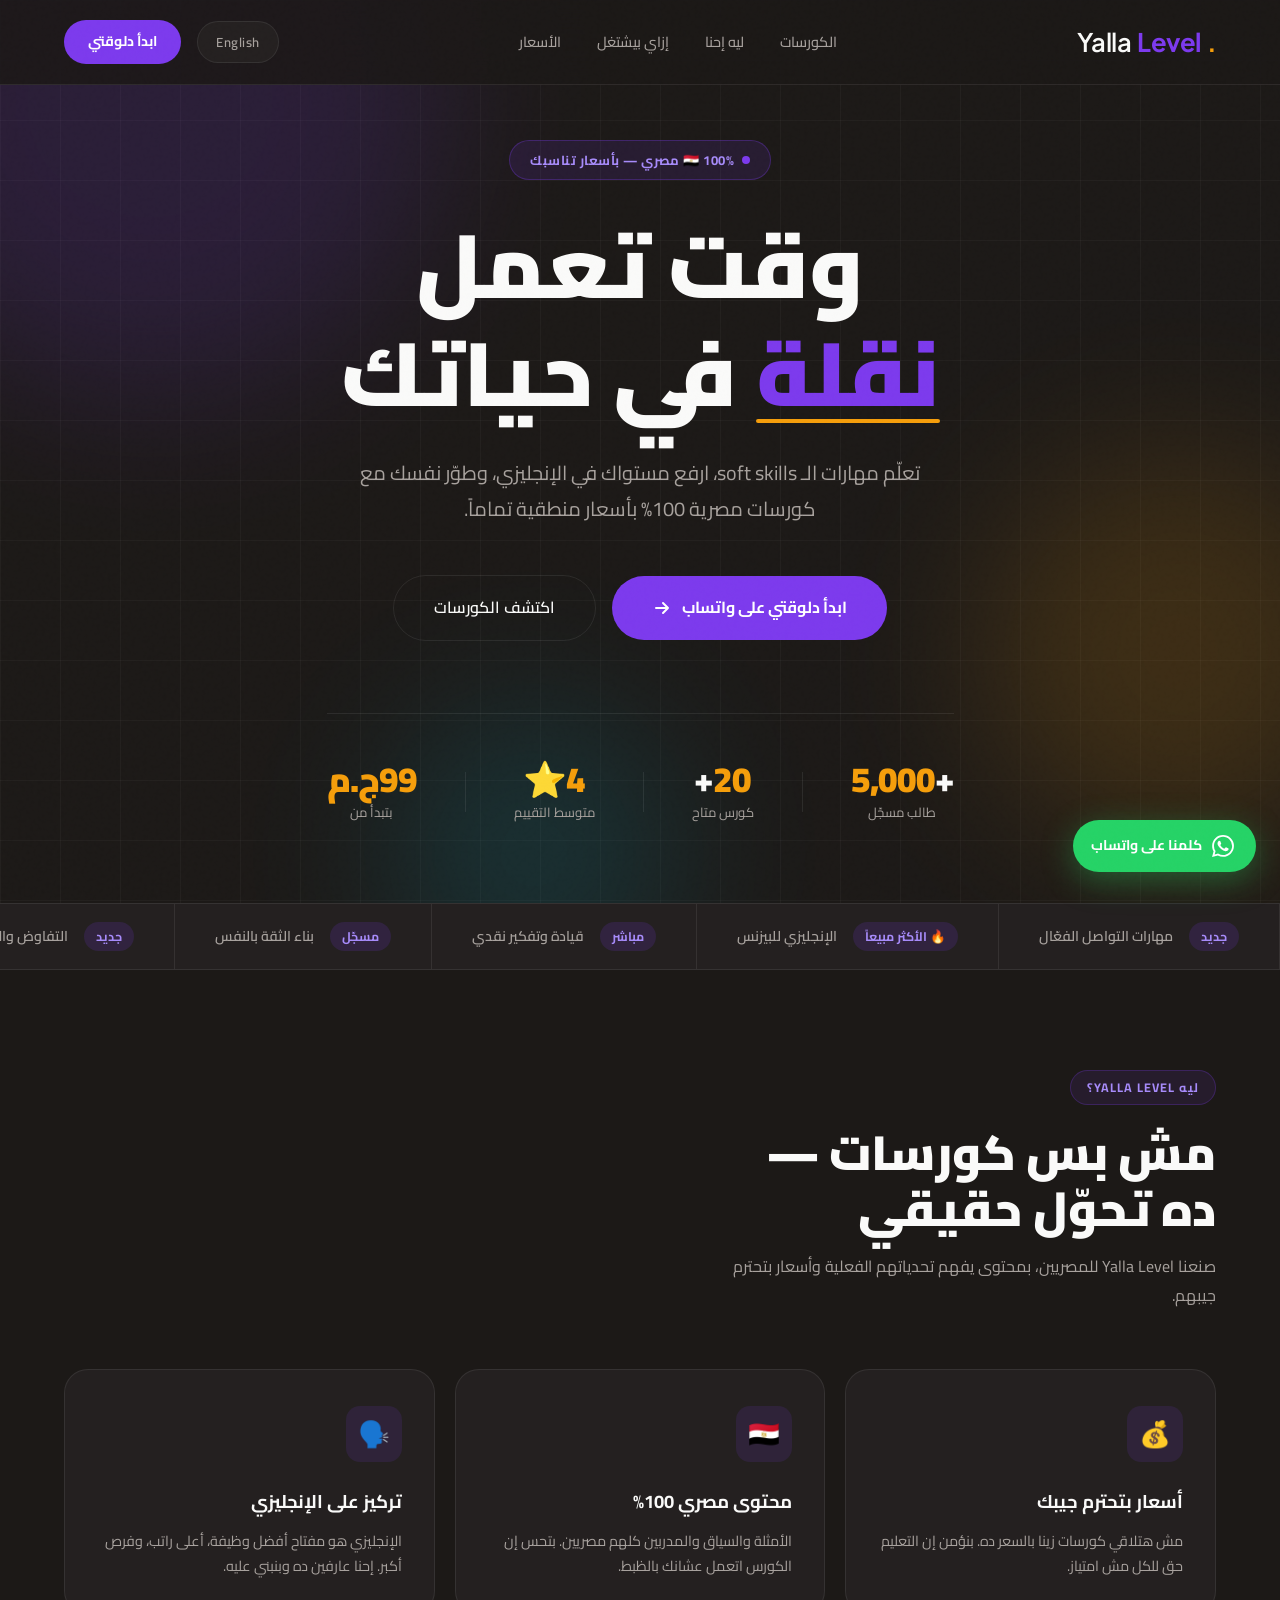
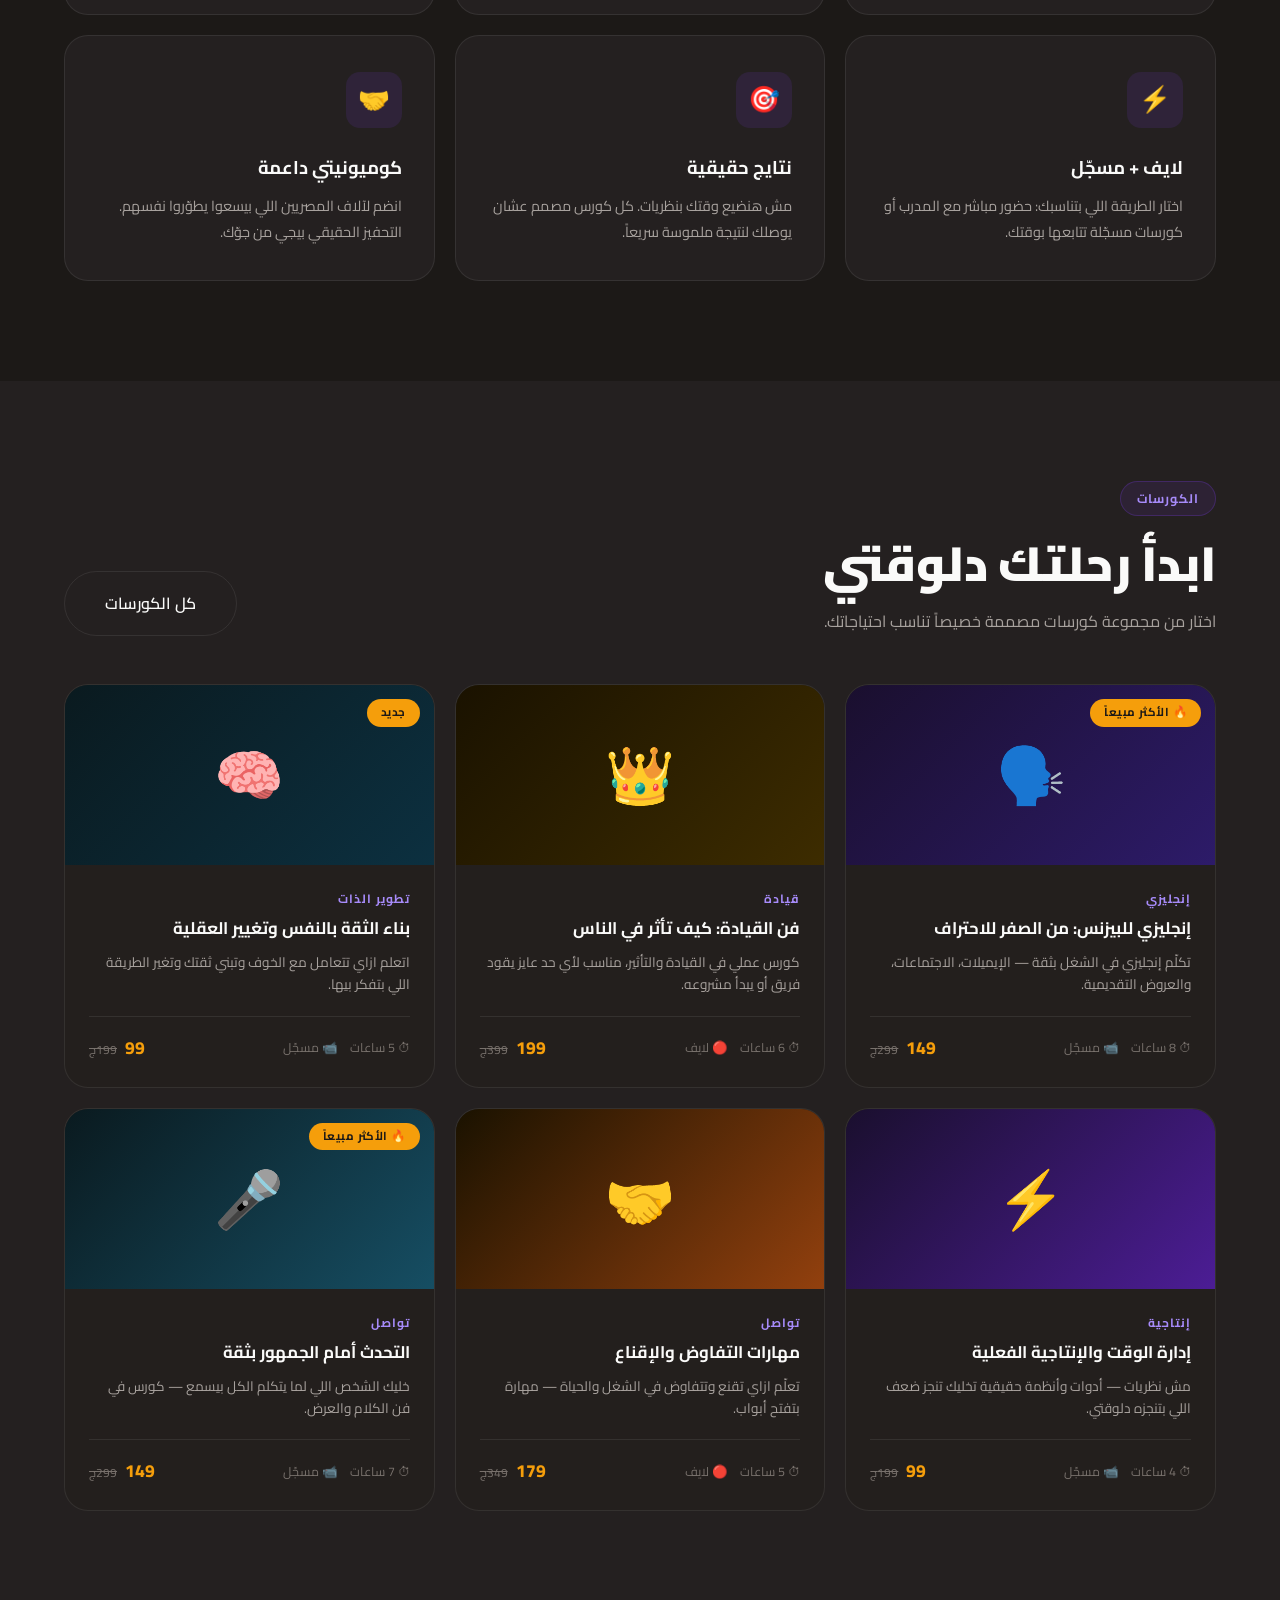
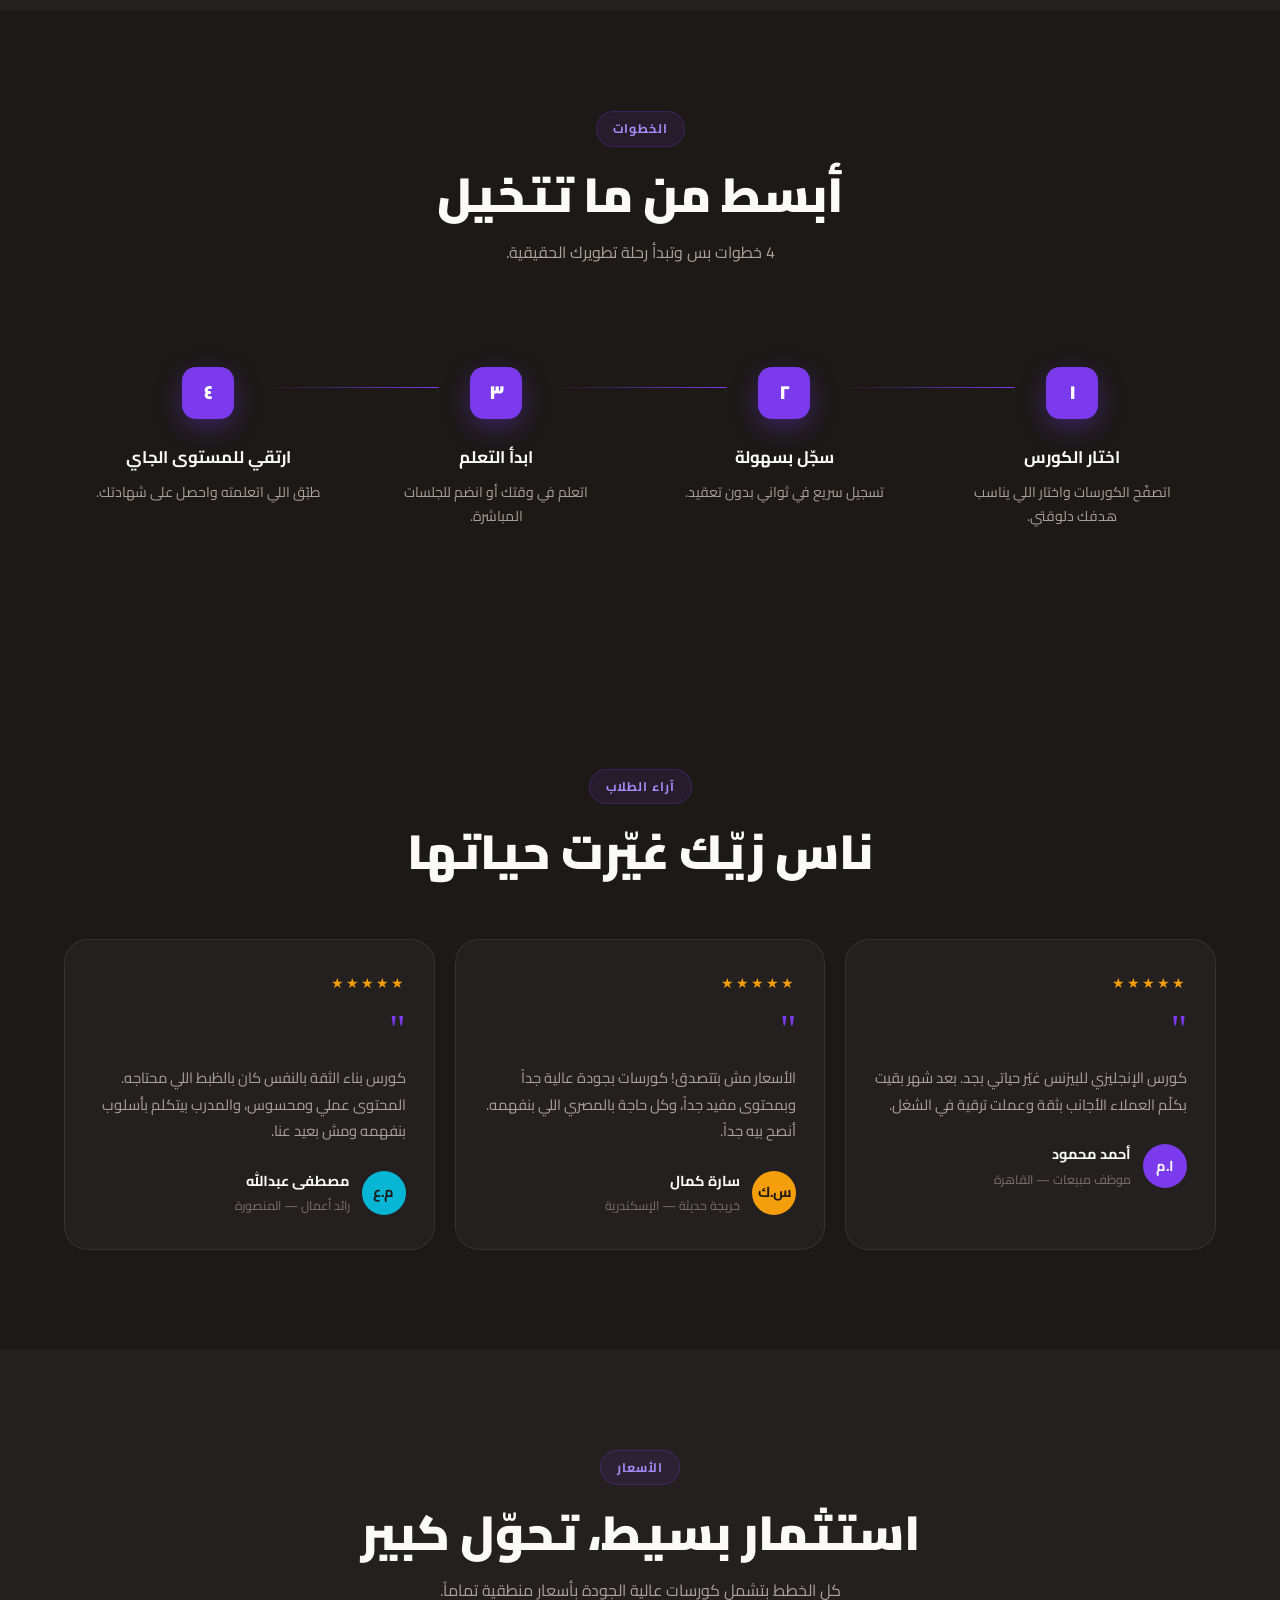
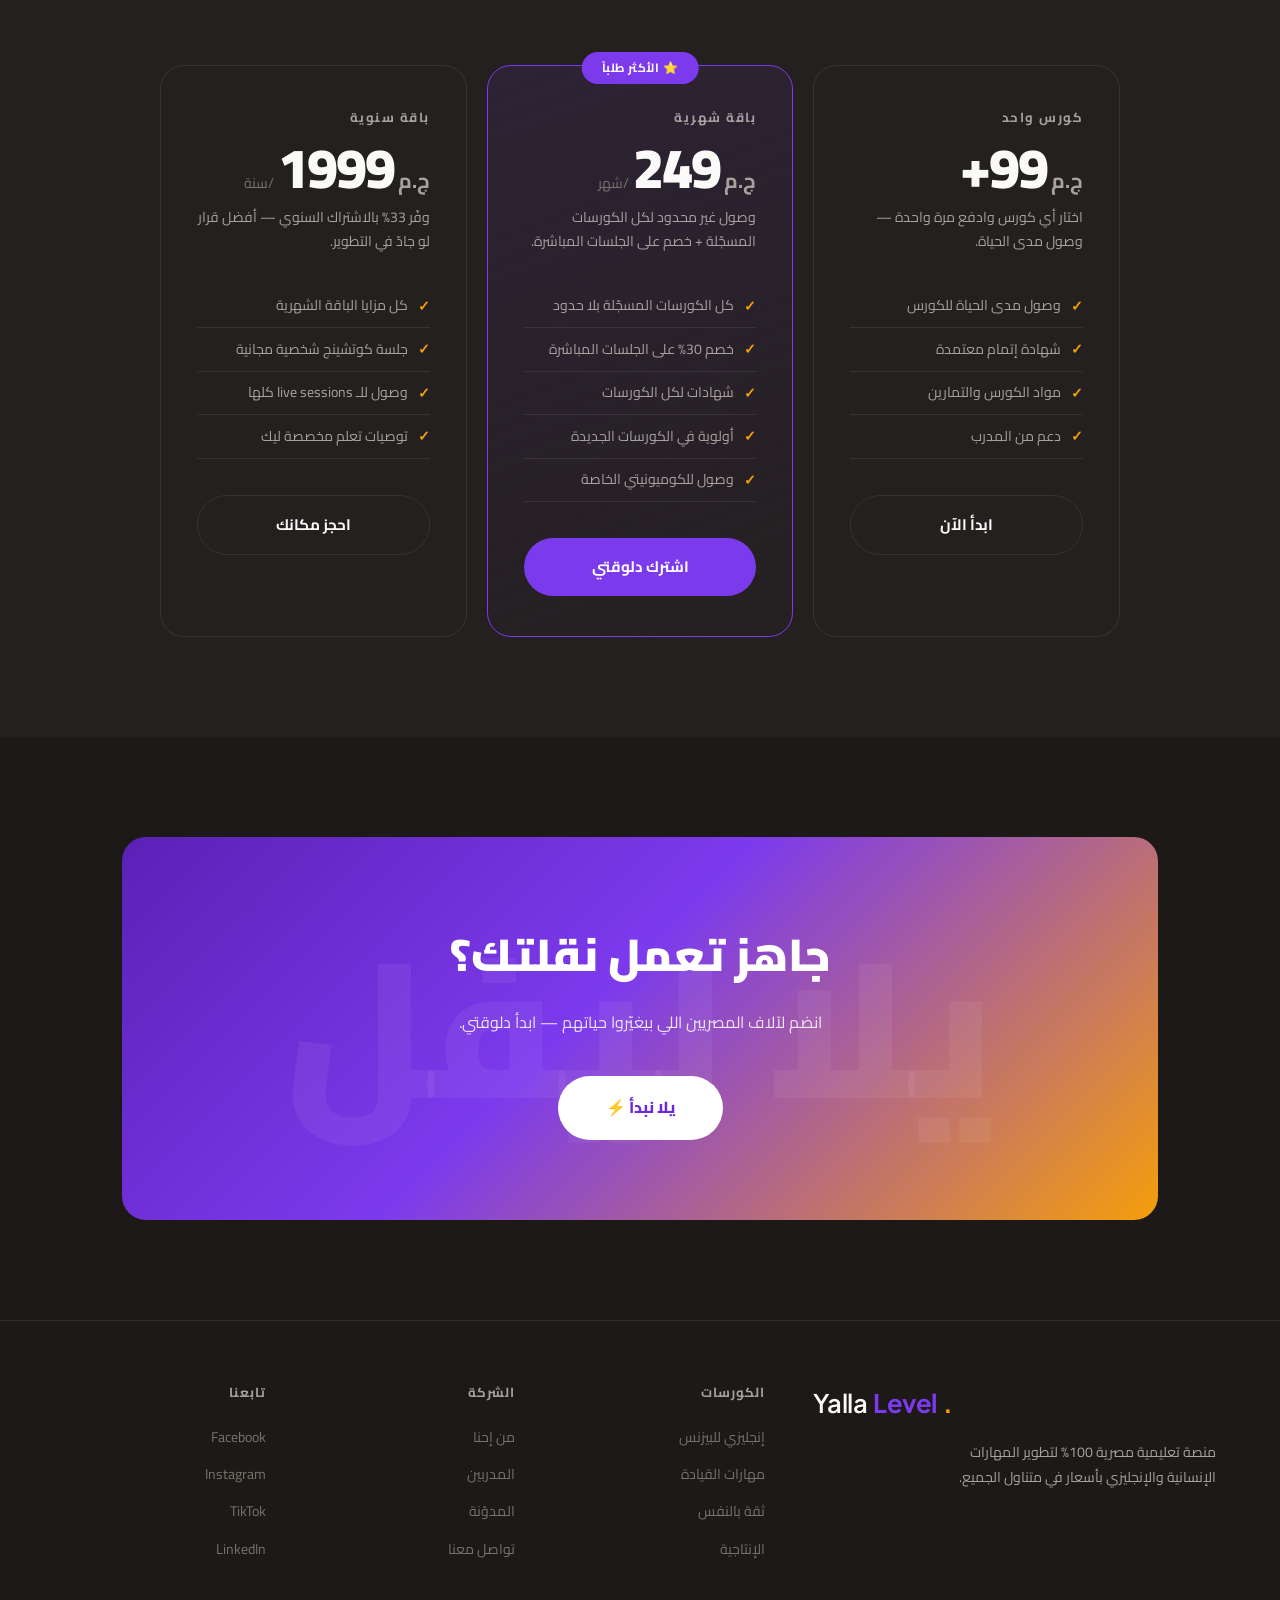
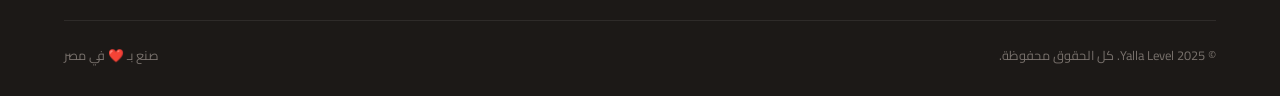
==== commit 6f6e306d: "Update index.html" ====
--- a/index.html
+++ b/index.html
@@ -849,6 +849,9 @@
     font-family: inherit;
     transition: all 0.25s;
     border: none;
+    display: block;
+    text-align: center;
+    text-decoration: none;
   }
   .btn-price-outline {
     background: transparent;
@@ -1194,6 +1197,44 @@
     line-height: 1;
   }
   .ar .mobile-nav-close { right: auto; left: 24px; }
+
+  /* ─── WHATSAPP FLOATING BUTTON ─── */
+  .wa-float {
+    position: fixed;
+    bottom: 28px;
+    z-index: 800;
+    display: flex;
+    align-items: center;
+    gap: 10px;
+    background: #25D366;
+    color: white;
+    padding: 14px 22px 14px 18px;
+    border-radius: 100px;
+    font-size: 0.88rem;
+    font-weight: 700;
+    text-decoration: none;
+    font-family: inherit;
+    box-shadow: 0 8px 32px rgba(37,211,102,0.35);
+    transition: all 0.25s;
+    direction: ltr;
+  }
+  .ar .wa-float { right: 24px; flex-direction: row-reverse; }
+  .en .wa-float { left: 24px; }
+  .wa-float:hover {
+    transform: translateY(-3px);
+    box-shadow: 0 14px 40px rgba(37,211,102,0.5);
+    background: #1ebe5d;
+  }
+  .wa-float svg {
+    width: 22px; height: 22px;
+    flex-shrink: 0;
+  }
+  @media (max-width: 480px) {
+    .wa-float .wa-label { display: none; }
+    .wa-float { padding: 14px; border-radius: 50%; }
+    .ar .wa-float { right: 16px; bottom: 20px; }
+    .en .wa-float { left: 16px; bottom: 20px; }
+  }
 </style>
 </head>
 <body class="ar" id="body">
@@ -1211,11 +1252,11 @@
   </ul>
   <div class="nav-right">
     <button class="lang-toggle" onclick="toggleLang()" id="lang-btn">English</button>
-    <a href="#pricing" class="btn-nav">
+    <a href="https://wa.me/201554265712?text=السلام%20عليكم،%20عايز%20أعرف%20أكتر%20عن%20كورسات%20Yalla%20Level" target="_blank" class="btn-nav">
       <span data-ar>ابدأ دلوقتي</span>
       <span data-en>Get Started</span>
     </a>
-    <button class="menu-btn" onclick="openMobileNav()" id="menu-btn" aria-label="Menu">
+    <button class="menu-btn" onclick="openMobileNav()" aria-label="Menu">
       <span></span><span></span><span></span>
     </button>
   </div>
@@ -1232,7 +1273,7 @@
   <a href="#how" onclick="closeMobileNav()" data-en>How It Works</a>
   <a href="#pricing" onclick="closeMobileNav()" data-ar>الأسعار</a>
   <a href="#pricing" onclick="closeMobileNav()" data-en>Pricing</a>
-  <a href="#pricing" class="btn-primary" onclick="closeMobileNav()" style="margin-top:16px;text-align:center;justify-content:center;">
+  <a href="https://wa.me/201554265712?text=السلام%20عليكم،%20عايز%20أعرف%20أكتر%20عن%20كورسات%20Yalla%20Level" target="_blank" class="btn-primary" onclick="closeMobileNav()" style="margin-top:16px;text-align:center;justify-content:center;">
     <span data-ar>ابدأ دلوقتي ⚡</span>
     <span data-en>Get Started ⚡</span>
   </a>
@@ -1260,16 +1301,16 @@
       <span data-en>Learn soft skills, level up your English, and develop yourself with 100% Egyptian content at prices that actually make sense.</span>
     </p>
     <div class="hero-cta">
-      <a href="#courses" class="btn-primary">
-        <span data-ar>اكتشف الكورسات</span>
-        <span data-en>Explore Courses</span>
+      <a href="https://wa.me/201554265712?text=السلام%20عليكم،%20عايز%20أعرف%20أكتر%20عن%20كورسات%20Yalla%20Level" target="_blank" class="btn-primary">
+        <span data-ar>ابدأ دلوقتي على واتساب</span>
+        <span data-en>Start Now on WhatsApp</span>
         <svg class="arrow-icon" viewBox="0 0 20 20" fill="none" xmlns="http://www.w3.org/2000/svg">
           <path d="M4 10H16M16 10L11 5M16 10L11 15" stroke="white" stroke-width="2" stroke-linecap="round" stroke-linejoin="round"/>
         </svg>
       </a>
-      <a href="#how" class="btn-secondary">
-        <span data-ar>إزاي بيشتغل؟</span>
-        <span data-en>How It Works</span>
+      <a href="#courses" class="btn-secondary">
+        <span data-ar>اكتشف الكورسات</span>
+        <span data-en>Explore Courses</span>
       </a>
     </div>
     <div class="hero-stats">
@@ -1680,8 +1721,8 @@
         <li data-ar>دعم من المدرب</li>
         <li data-en>Instructor support</li>
       </ul>
-      <button class="btn-price btn-price-outline" data-ar>ابدأ الآن</button>
-      <button class="btn-price btn-price-outline" data-en>Start Now</button>
+      <a href="https://wa.me/201554265712?text=عايز%20أسجّل%20في%20كورس%20منفرد%20على%20Yalla%20Level" target="_blank" class="btn-price btn-price-outline" data-ar>ابدأ الآن</a>
+      <a href="https://wa.me/201554265712?text=I%20want%20to%20enroll%20in%20a%20single%20course%20on%20Yalla%20Level" target="_blank" class="btn-price btn-price-outline" data-en>Start Now</a>
     </div>
 
     <div class="price-card featured reveal reveal-delay-1">
@@ -1710,8 +1751,8 @@
         <li data-ar>وصول للكوميونيتي الخاصة</li>
         <li data-en>Access to private community</li>
       </ul>
-      <button class="btn-price btn-price-solid" data-ar>اشترك دلوقتي</button>
-      <button class="btn-price btn-price-solid" data-en>Subscribe Now</button>
+      <a href="https://wa.me/201554265712?text=عايز%20أشترك%20في%20الباقة%20الشهرية%20على%20Yalla%20Level" target="_blank" class="btn-price btn-price-solid" data-ar>اشترك دلوقتي</a>
+      <a href="https://wa.me/201554265712?text=I%20want%20to%20subscribe%20to%20the%20Monthly%20Bundle%20on%20Yalla%20Level" target="_blank" class="btn-price btn-price-solid" data-en>Subscribe Now</a>
     </div>
 
     <div class="price-card reveal reveal-delay-2">
@@ -1736,8 +1777,8 @@
         <li data-ar>توصيات تعلم مخصصة ليك</li>
         <li data-en>Personalized learning recommendations</li>
       </ul>
-      <button class="btn-price btn-price-outline" data-ar>احجز مكانك</button>
-      <button class="btn-price btn-price-outline" data-en>Reserve Your Spot</button>
+      <a href="https://wa.me/201554265712?text=عايز%20أشترك%20في%20الباقة%20السنوية%20على%20Yalla%20Level" target="_blank" class="btn-price btn-price-outline" data-ar>احجز مكانك</a>
+      <a href="https://wa.me/201554265712?text=I%20want%20to%20subscribe%20to%20the%20Annual%20Bundle%20on%20Yalla%20Level" target="_blank" class="btn-price btn-price-outline" data-en>Reserve Your Spot</a>
     </div>
 
   </div>
@@ -1754,7 +1795,7 @@
       <span data-ar>انضم لآلاف المصريين اللي بيغيّروا حياتهم — ابدأ دلوقتي.</span>
       <span data-en>Join thousands of Egyptians who are changing their lives — start right now.</span>
     </p>
-    <a href="#pricing" class="btn-white">
+    <a href="https://wa.me/201554265712?text=السلام%20عليكم،%20عايز%20أعرف%20أكتر%20عن%20كورسات%20Yalla%20Level" target="_blank" class="btn-white">
       <span data-ar>يلا نبدأ ⚡</span>
       <span data-en>Let's Go ⚡</span>
     </a>
@@ -1872,15 +1913,9 @@
 
   // ─── MOBILE NAV ───
   function openMobileNav() {
-      const nav = document.getElementById('mobile-nav');
-      const isOpen = nav.classList.contains('open');
-      if (isOpen) {
-        closeMobileNav();
-      } else {
-        nav.classList.add('open');
-        document.body.style.overflow = 'hidden';
-      }
-    }
+    document.getElementById('mobile-nav').classList.add('open');
+    document.body.style.overflow = 'hidden';
+  }
   function closeMobileNav() {
     document.getElementById('mobile-nav').classList.remove('open');
     document.body.style.overflow = '';
@@ -1906,5 +1941,14 @@
   });
 </script>
 
+<!-- ─── WHATSAPP FLOATING BUTTON ─── -->
+<a href="https://wa.me/201554265712?text=السلام%20عليكم،%20عايز%20أعرف%20أكتر%20عن%20كورسات%20Yalla%20Level" target="_blank" class="wa-float" id="wa-float">
+  <svg viewBox="0 0 24 24" fill="white" xmlns="http://www.w3.org/2000/svg">
+    <path d="M17.472 14.382c-.297-.149-1.758-.867-2.03-.967-.273-.099-.471-.148-.67.15-.197.297-.767.966-.94 1.164-.173.199-.347.223-.644.075-.297-.15-1.255-.463-2.39-1.475-.883-.788-1.48-1.761-1.653-2.059-.173-.297-.018-.458.13-.606.134-.133.298-.347.446-.52.149-.174.198-.298.298-.497.099-.198.05-.371-.025-.52-.075-.149-.669-1.612-.916-2.207-.242-.579-.487-.5-.669-.51-.173-.008-.371-.01-.57-.01-.198 0-.52.074-.792.372-.272.297-1.04 1.016-1.04 2.479 0 1.462 1.065 2.875 1.213 3.074.149.198 2.096 3.2 5.077 4.487.709.306 1.262.489 1.694.625.712.227 1.36.195 1.871.118.571-.085 1.758-.719 2.006-1.413.248-.694.248-1.289.173-1.413-.074-.124-.272-.198-.57-.347m-5.421 7.403h-.004a9.87 9.87 0 01-5.031-1.378l-.361-.214-3.741.982.998-3.648-.235-.374a9.86 9.86 0 01-1.51-5.26c.001-5.45 4.436-9.884 9.888-9.884 2.64 0 5.122 1.03 6.988 2.898a9.825 9.825 0 012.893 6.994c-.003 5.45-4.437 9.884-9.885 9.884m8.413-18.297A11.815 11.815 0 0012.05 0C5.495 0 .16 5.335.157 11.892c0 2.096.547 4.142 1.588 5.945L.057 24l6.305-1.654a11.882 11.882 0 005.683 1.448h.005c6.554 0 11.89-5.335 11.893-11.893a11.821 11.821 0 00-3.48-8.413z"/>
+  </svg>
+  <span class="wa-label" data-ar>كلمنا على واتساب</span>
+  <span class="wa-label" data-en>Chat on WhatsApp</span>
+</a>
+
 </body>
 </html>
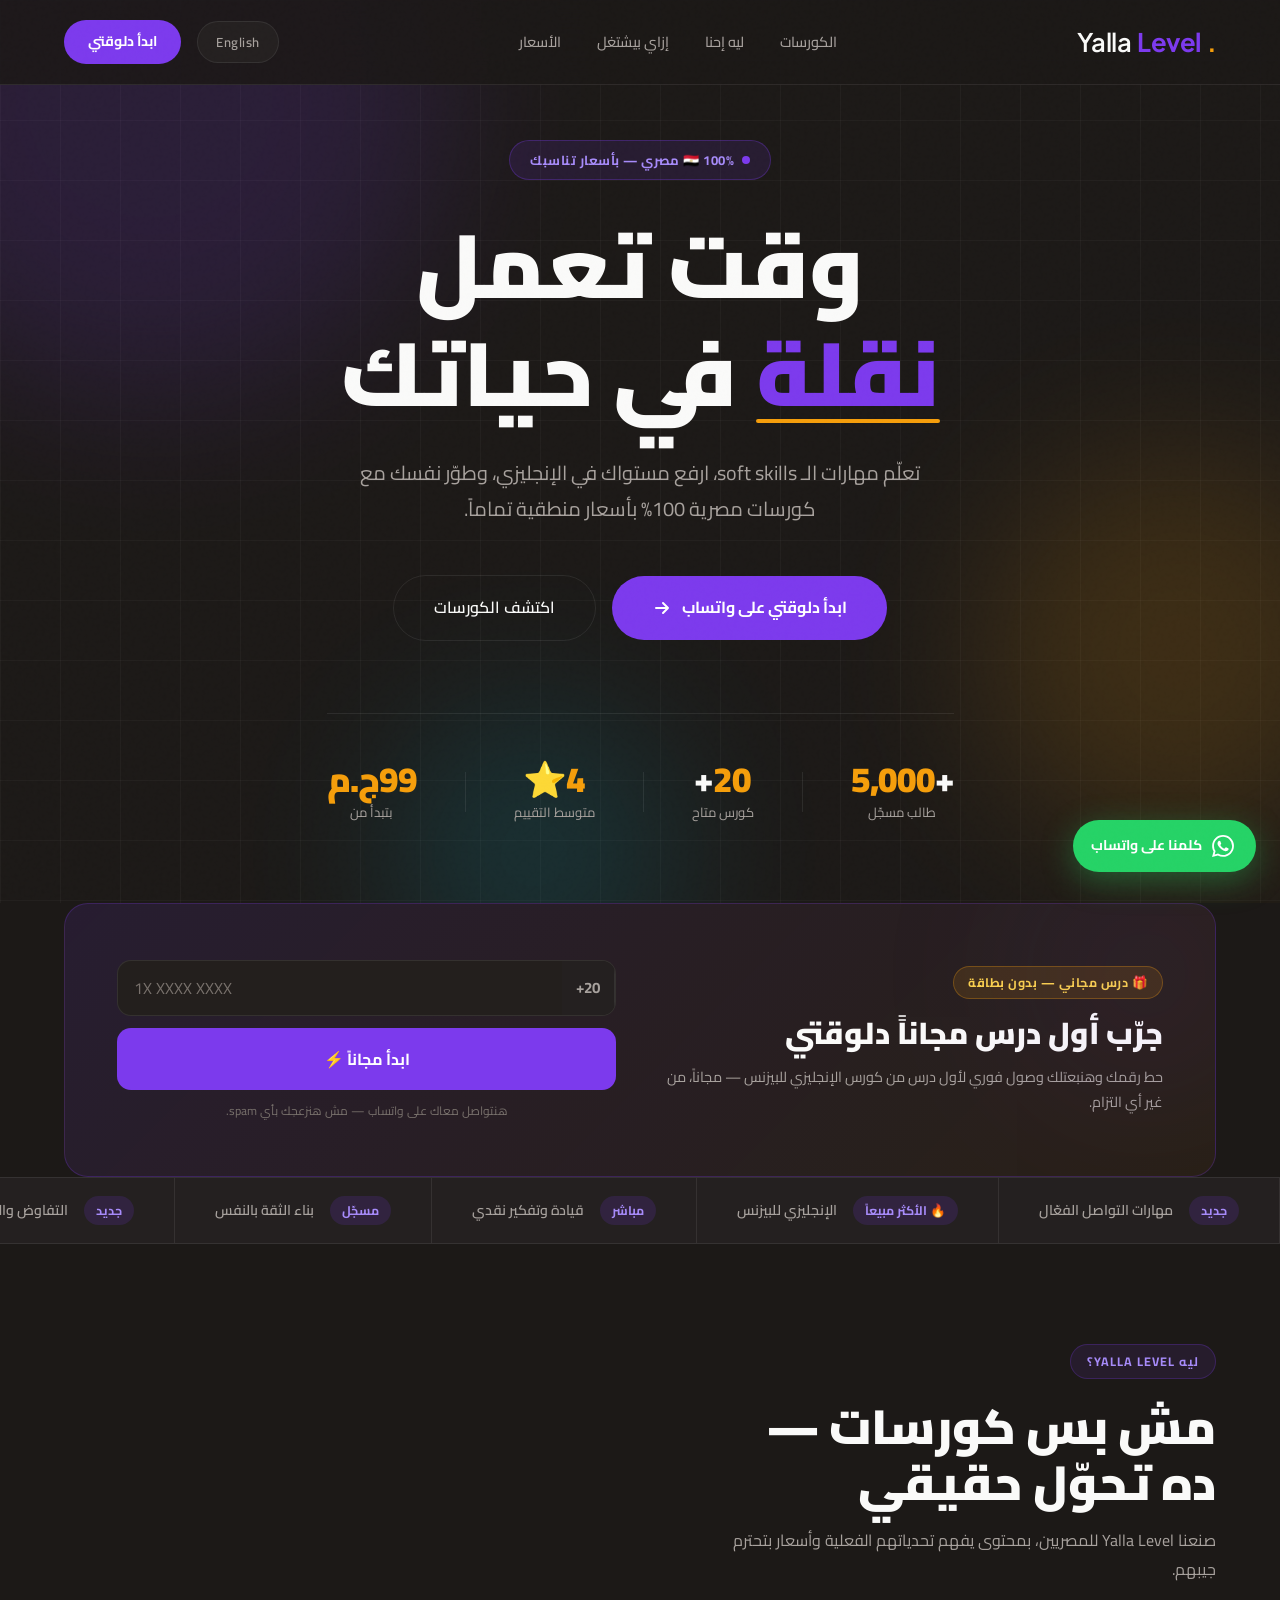
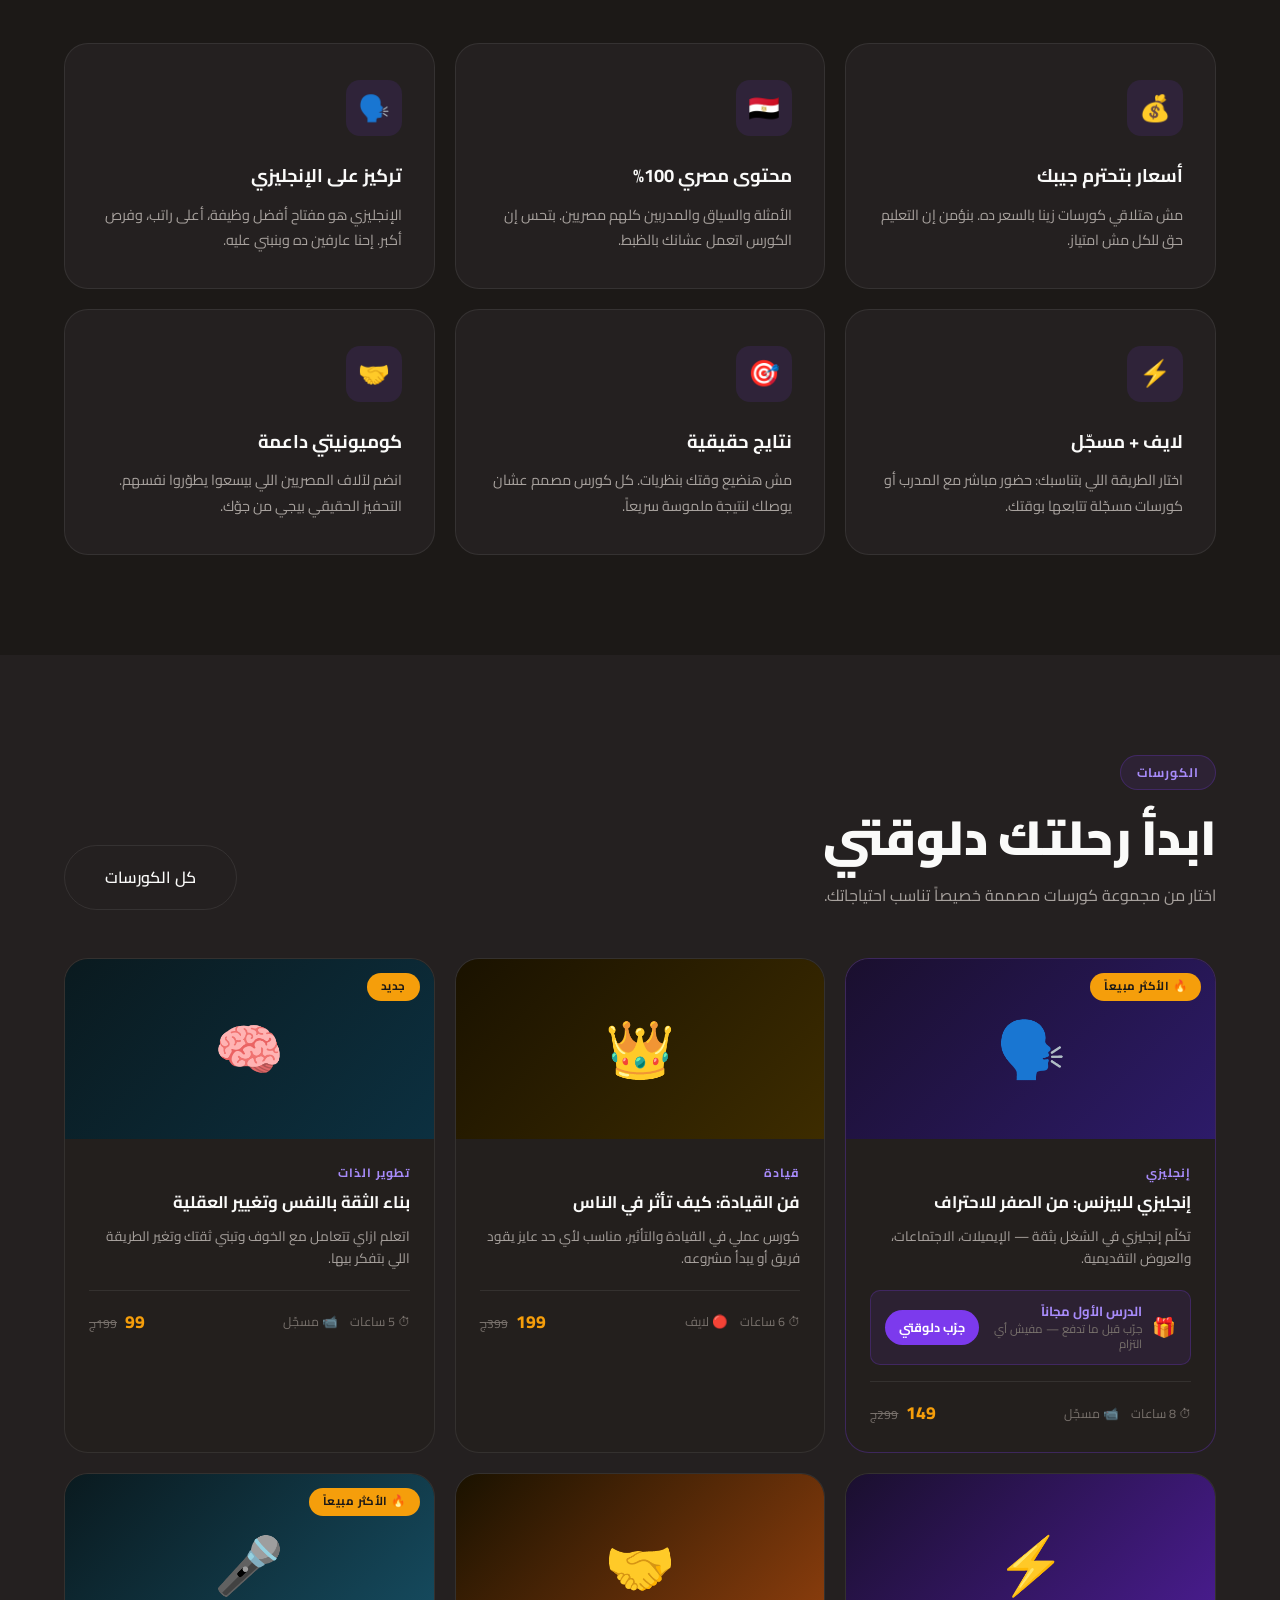
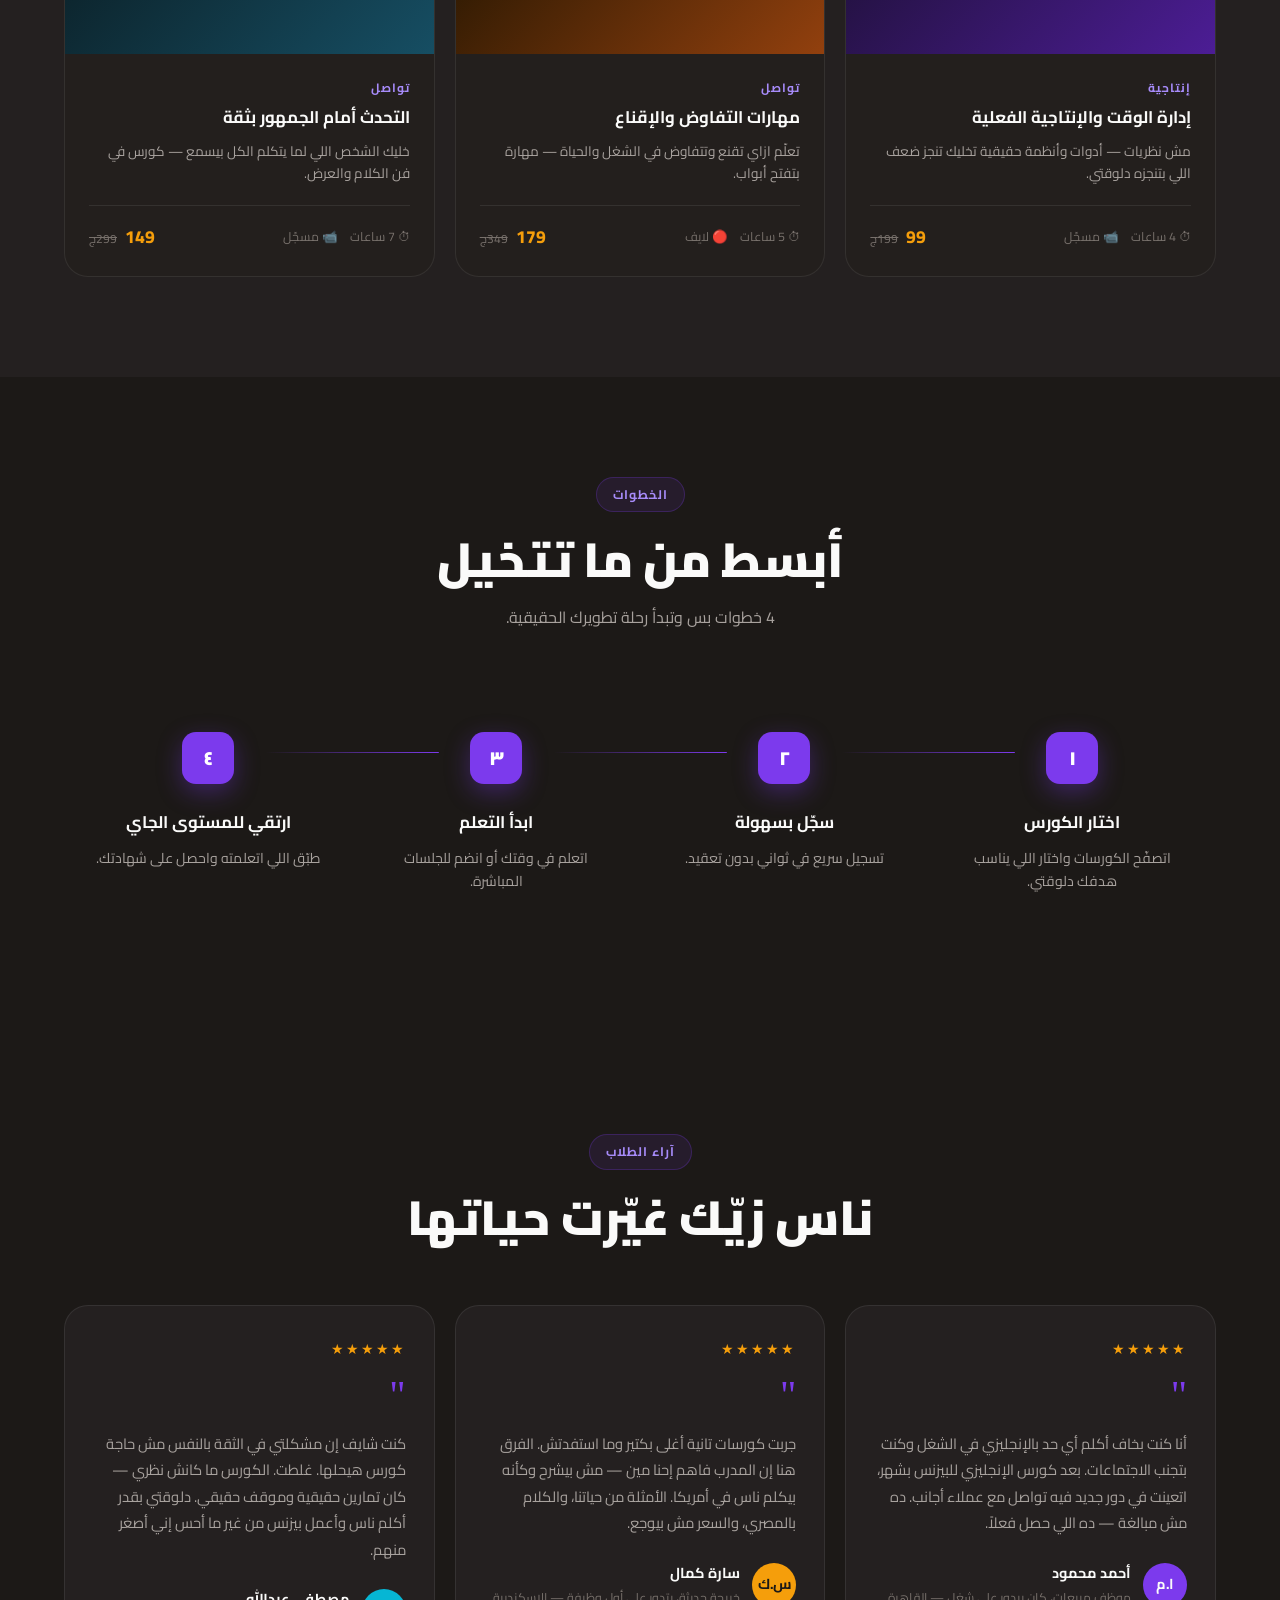
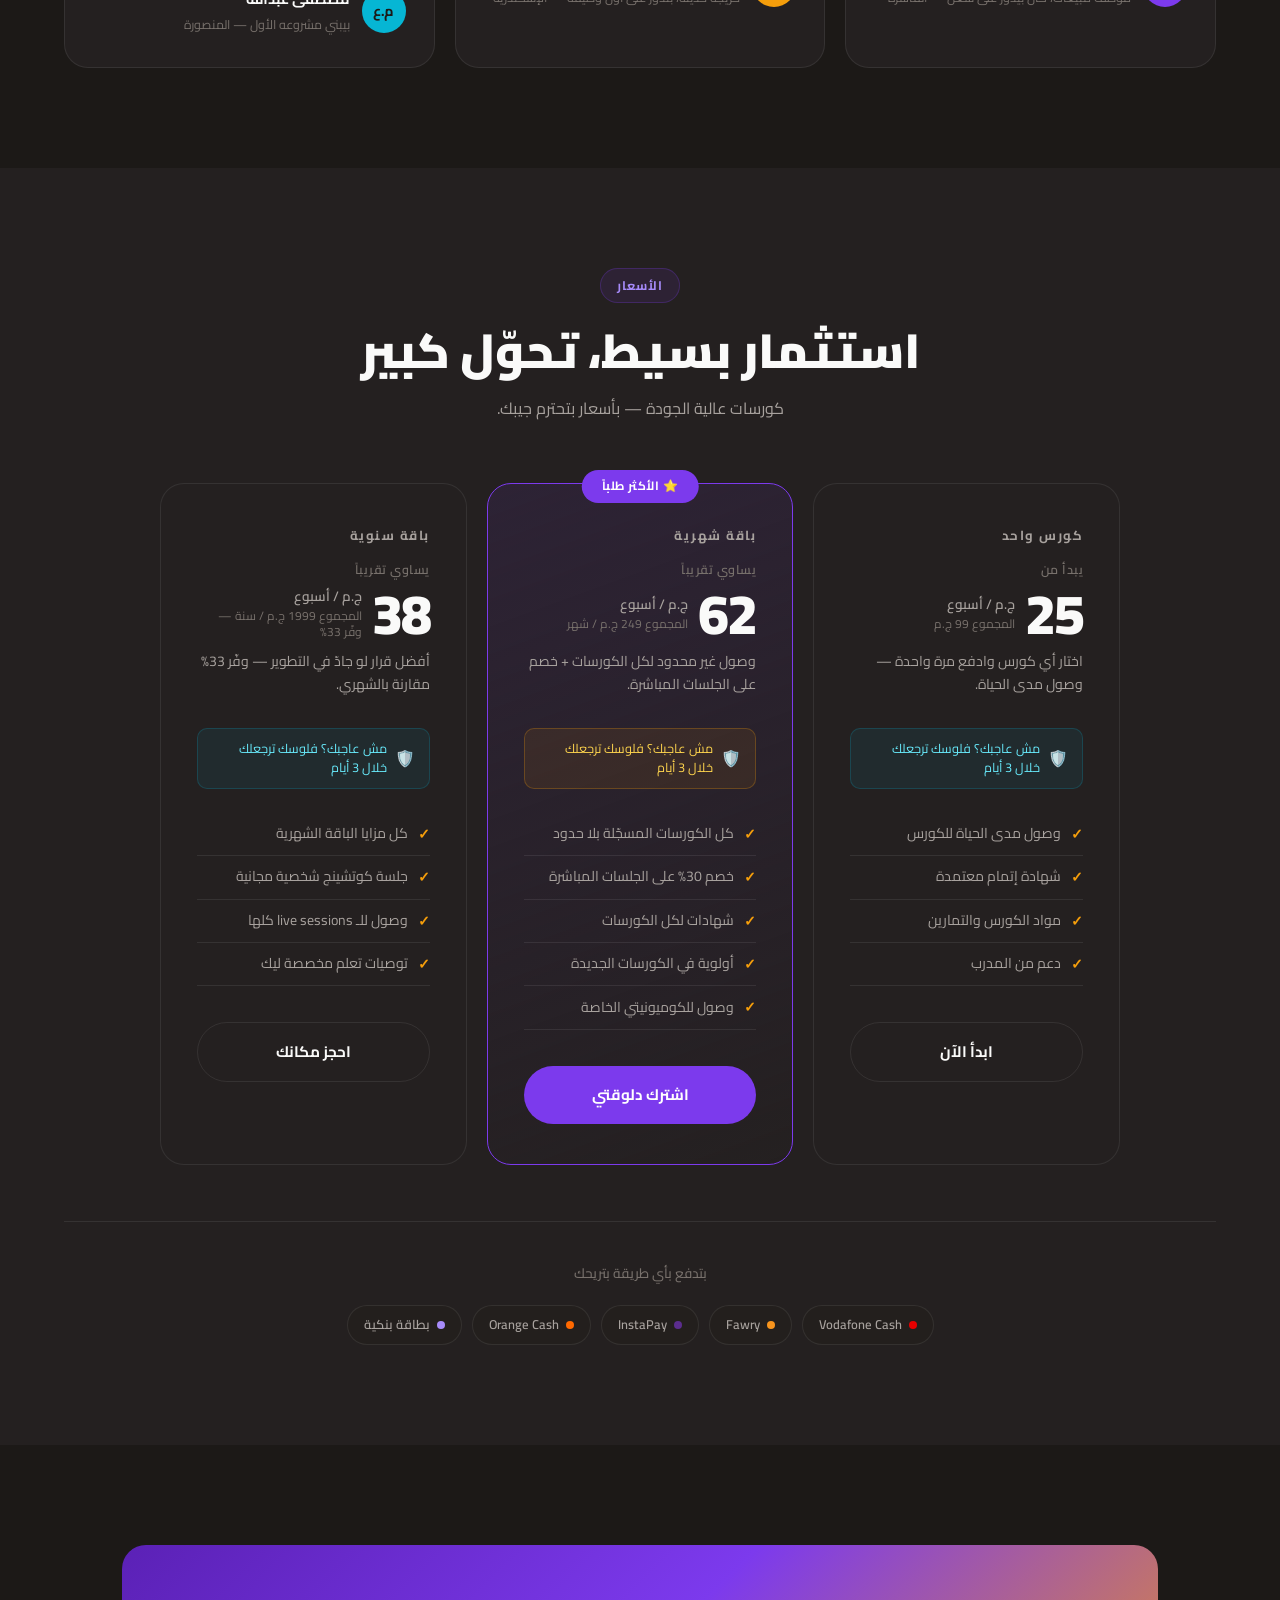
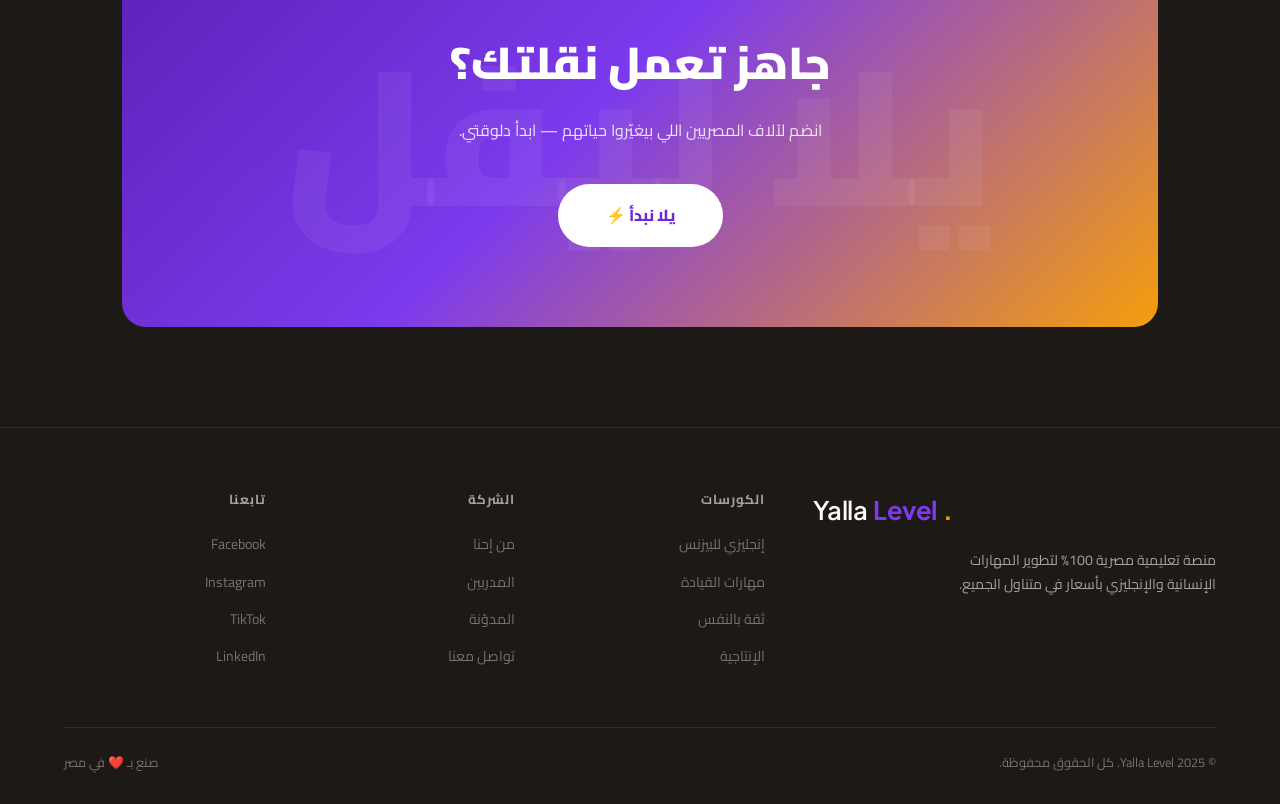
==== commit 3c592efe: "Update index.html" ====
--- a/index.html
+++ b/index.html
@@ -861,6 +861,157 @@
   .btn-price-outline:hover {
     border-color: rgba(255,255,255,0.3);
     background: rgba(255,255,255,0.05);
+  }
+
+  /* ─── WEEKLY PRICE FRAMING ─── */
+  .price-weekly-label {
+    font-size: 0.78rem;
+    color: var(--text-dim);
+    font-weight: 600;
+    text-transform: uppercase;
+    letter-spacing: 0.5px;
+    margin-bottom: 6px;
+  }
+  .price-amount {
+    display: flex;
+    align-items: center;
+    gap: 10px;
+    margin-bottom: 8px;
+  }
+  .price-amount-right {
+    display: flex;
+    flex-direction: column;
+    gap: 2px;
+  }
+  .price-currency {
+    font-size: 0.85rem;
+    font-weight: 600;
+    color: var(--text-muted);
+    line-height: 1.3;
+  }
+  .price-total {
+    font-size: 0.75rem;
+    color: var(--text-dim);
+    line-height: 1.3;
+  }
+
+  /* ─── GUARANTEE BADGE ─── */
+  .guarantee-badge {
+    display: flex;
+    align-items: center;
+    gap: 8px;
+    background: rgba(6,182,212,0.08);
+    border: 1px solid rgba(6,182,212,0.2);
+    border-radius: var(--radius-sm);
+    padding: 10px 14px;
+    margin-bottom: 24px;
+    font-size: 0.8rem;
+    color: #67E8F9;
+    line-height: 1.5;
+  }
+  .guarantee-badge-featured {
+    background: rgba(245,158,11,0.08);
+    border-color: rgba(245,158,11,0.25);
+    color: #FCD34D;
+  }
+  .guarantee-icon { font-size: 1rem; flex-shrink: 0; }
+
+  /* ─── PAYMENT METHODS ─── */
+  .payment-methods {
+    margin-top: 56px;
+    text-align: center;
+    padding-top: 40px;
+    border-top: 1px solid var(--border);
+  }
+  .payment-label {
+    font-size: 0.85rem;
+    color: var(--text-dim);
+    margin-bottom: 20px;
+    font-weight: 500;
+  }
+  .payment-icons {
+    display: flex;
+    align-items: center;
+    justify-content: center;
+    gap: 10px;
+    flex-wrap: wrap;
+  }
+  .pay-pill {
+    display: flex;
+    align-items: center;
+    gap: 7px;
+    background: var(--dark2);
+    border: 1px solid var(--border);
+    border-radius: 100px;
+    padding: 8px 16px;
+    font-size: 0.8rem;
+    font-weight: 600;
+    color: var(--text-muted);
+    white-space: nowrap;
+    transition: border-color 0.2s;
+  }
+  .pay-pill:hover { border-color: rgba(255,255,255,0.2); }
+  .pay-dot {
+    width: 8px; height: 8px;
+    border-radius: 50%;
+    flex-shrink: 0;
+  }
+
+  /* ─── FEATURED COURSE CARD ─── */
+  .course-card-featured {
+    border-color: rgba(124,58,237,0.3);
+    cursor: default;
+    text-decoration: none;
+    color: inherit;
+    display: block;
+  }
+  .course-card-featured:hover {
+    border-color: rgba(124,58,237,0.5);
+    transform: translateY(-5px);
+    box-shadow: 0 20px 60px rgba(124,58,237,0.15);
+  }
+
+  /* ─── FREE LESSON STRIP ─── */
+  .free-lesson-strip {
+    display: flex;
+    align-items: center;
+    gap: 10px;
+    background: rgba(124,58,237,0.1);
+    border: 1px solid rgba(124,58,237,0.25);
+    border-radius: var(--radius-sm);
+    padding: 12px 14px;
+    margin-bottom: 16px;
+  }
+  .free-lesson-icon { font-size: 1.2rem; flex-shrink: 0; }
+  .free-lesson-title {
+    font-size: 0.82rem;
+    font-weight: 700;
+    color: var(--primary-light);
+    line-height: 1.3;
+  }
+  .free-lesson-sub {
+    font-size: 0.73rem;
+    color: var(--text-dim);
+    margin-top: 2px;
+    line-height: 1.3;
+  }
+  .free-lesson-btn {
+    margin-inline-start: auto;
+    background: var(--primary);
+    color: white;
+    padding: 7px 14px;
+    border-radius: 100px;
+    font-size: 0.78rem;
+    font-weight: 700;
+    text-decoration: none;
+    white-space: nowrap;
+    flex-shrink: 0;
+    transition: all 0.2s;
+    font-family: inherit;
+  }
+  .free-lesson-btn:hover {
+    background: var(--primary-dark);
+    transform: translateY(-1px);
   }
   .btn-price-solid {
     background: var(--primary);
@@ -1235,6 +1386,155 @@
     .ar .wa-float { right: 16px; bottom: 20px; }
     .en .wa-float { left: 16px; bottom: 20px; }
   }
+
+  /* ─── PHONE CAPTURE SECTION ─── */
+  .capture-section {
+    background: var(--dark);
+    padding: 0 5%;
+    position: relative;
+    overflow: hidden;
+  }
+  .capture-inner {
+    background: linear-gradient(135deg, rgba(124,58,237,0.12), rgba(245,158,11,0.06));
+    border: 1px solid rgba(124,58,237,0.25);
+    border-radius: var(--radius-lg);
+    padding: 56px 52px;
+    display: grid;
+    grid-template-columns: 1fr 1fr;
+    gap: 48px;
+    align-items: center;
+    position: relative;
+    overflow: hidden;
+  }
+  .capture-inner::before {
+    content: '';
+    position: absolute;
+    width: 300px; height: 300px;
+    background: var(--primary);
+    border-radius: 50%;
+    filter: blur(80px);
+    opacity: 0.06;
+    top: -80px;
+    pointer-events: none;
+  }
+  .ar .capture-inner::before { right: -80px; }
+  .en .capture-inner::before { left: -80px; }
+
+  .capture-badge {
+    display: inline-flex;
+    align-items: center;
+    background: rgba(245,158,11,0.12);
+    border: 1px solid rgba(245,158,11,0.3);
+    color: #FCD34D;
+    padding: 5px 14px;
+    border-radius: 100px;
+    font-size: 0.78rem;
+    font-weight: 700;
+    margin-bottom: 16px;
+    letter-spacing: 0.5px;
+  }
+  .capture-title {
+    font-size: clamp(1.4rem, 2.5vw, 1.9rem);
+    font-weight: 900;
+    line-height: 1.2;
+    margin-bottom: 12px;
+    letter-spacing: -0.5px;
+  }
+  .ar .capture-title { letter-spacing: 0; }
+  .capture-sub {
+    font-size: 0.9rem;
+    color: var(--text-muted);
+    line-height: 1.75;
+  }
+
+  .capture-form {
+    display: flex;
+    flex-direction: column;
+    gap: 12px;
+  }
+  .phone-input-wrap {
+    display: flex;
+    align-items: center;
+    background: var(--dark2);
+    border: 1.5px solid var(--border);
+    border-radius: 14px;
+    overflow: hidden;
+    transition: border-color 0.2s;
+  }
+  .phone-input-wrap:focus-within {
+    border-color: var(--primary);
+    box-shadow: 0 0 0 3px rgba(124,58,237,0.15);
+  }
+  .phone-prefix {
+    padding: 0 14px;
+    font-size: 0.95rem;
+    font-weight: 700;
+    color: var(--text-muted);
+    border-inline-end: 1px solid var(--border);
+    height: 54px;
+    display: flex;
+    align-items: center;
+    background: var(--surface);
+    flex-shrink: 0;
+    direction: ltr;
+  }
+  .phone-input {
+    flex: 1;
+    background: transparent;
+    border: none;
+    outline: none;
+    padding: 0 16px;
+    font-size: 1rem;
+    font-weight: 600;
+    color: var(--text);
+    font-family: inherit;
+    height: 54px;
+    direction: ltr;
+  }
+  .phone-input::placeholder { color: var(--text-dim); font-weight: 400; }
+
+  .capture-btn {
+    width: 100%;
+    padding: 16px;
+    background: var(--primary);
+    color: white;
+    border: none;
+    border-radius: 14px;
+    font-size: 1rem;
+    font-weight: 700;
+    cursor: pointer;
+    font-family: inherit;
+    transition: all 0.25s;
+  }
+  .capture-btn:hover {
+    background: var(--primary-dark);
+    transform: translateY(-2px);
+    box-shadow: 0 10px 30px rgba(124,58,237,0.4);
+  }
+  .capture-btn.loading {
+    opacity: 0.7;
+    cursor: not-allowed;
+    transform: none;
+  }
+  .capture-btn.success {
+    background: #059669;
+    box-shadow: 0 10px 30px rgba(5,150,105,0.3);
+  }
+
+  .capture-note {
+    font-size: 0.75rem;
+    color: var(--text-dim);
+    text-align: center;
+    line-height: 1.5;
+  }
+
+  @media (max-width: 768px) {
+    .capture-inner {
+      grid-template-columns: 1fr;
+      padding: 36px 28px;
+      gap: 28px;
+    }
+  }
 </style>
 </head>
 <body class="ar" id="body">
@@ -1273,7 +1573,7 @@
   <a href="#how" onclick="closeMobileNav()" data-en>How It Works</a>
   <a href="#pricing" onclick="closeMobileNav()" data-ar>الأسعار</a>
   <a href="#pricing" onclick="closeMobileNav()" data-en>Pricing</a>
-  <a href="https://wa.me/201554265712?text=السلام%20عليكم،%20عايز%20أعرف%20أكتر%20عن%20كورسات%20Yalla%20Level" target="_blank" class="btn-primary" onclick="closeMobileNav()" style="margin-top:16px;text-align:center;justify-content:center;">
+  <a href="https://wa.me/201000000000?text=السلام%20عليكم،%20عايز%20أعرف%20أكتر%20عن%20كورسات%20Yalla%20Level" target="_blank" class="btn-primary" onclick="closeMobileNav()" style="margin-top:16px;text-align:center;justify-content:center;">
     <span data-ar>ابدأ دلوقتي ⚡</span>
     <span data-en>Get Started ⚡</span>
   </a>
@@ -1301,7 +1601,7 @@
       <span data-en>Learn soft skills, level up your English, and develop yourself with 100% Egyptian content at prices that actually make sense.</span>
     </p>
     <div class="hero-cta">
-      <a href="https://wa.me/201554265712?text=السلام%20عليكم،%20عايز%20أعرف%20أكتر%20عن%20كورسات%20Yalla%20Level" target="_blank" class="btn-primary">
+      <a href="https://wa.me/201000000000?text=السلام%20عليكم،%20عايز%20أعرف%20أكتر%20عن%20كورسات%20Yalla%20Level" target="_blank" class="btn-primary">
         <span data-ar>ابدأ دلوقتي على واتساب</span>
         <span data-en>Start Now on WhatsApp</span>
         <svg class="arrow-icon" viewBox="0 0 20 20" fill="none" xmlns="http://www.w3.org/2000/svg">
@@ -1337,6 +1637,40 @@
         <div class="stat-label" data-ar>بتبدأ من</div>
         <div class="stat-label" data-en>Starting From</div>
       </div>
+    </div>
+  </div>
+</section>
+
+<!-- ─── PHONE CAPTURE ─── -->
+<section class="capture-section">
+  <div class="capture-inner reveal">
+    <div class="capture-text">
+      <div class="capture-badge" data-ar>🎁 درس مجاني — بدون بطاقة</div>
+      <div class="capture-badge" data-en>🎁 Free Lesson — No Card Needed</div>
+      <h2 class="capture-title" data-ar>جرّب أول درس مجاناً دلوقتي</h2>
+      <h2 class="capture-title" data-en>Try Your First Lesson Free Right Now</h2>
+      <p class="capture-sub" data-ar>حط رقمك وهنبعتلك وصول فوري لأول درس من كورس الإنجليزي للبيزنس — مجاناً، من غير أي التزام.</p>
+      <p class="capture-sub" data-en>Drop your number and we'll send you instant access to the first Business English lesson — free, no strings attached.</p>
+    </div>
+    <div class="capture-form">
+      <div class="phone-input-wrap">
+        <span class="phone-prefix">+20</span>
+        <input
+          type="tel"
+          id="phone-input"
+          class="phone-input"
+          placeholder="1X XXXX XXXX"
+          maxlength="11"
+          inputmode="numeric"
+          pattern="[0-9]*"
+        />
+      </div>
+      <button class="capture-btn" onclick="submitPhone()">
+        <span data-ar>ابدأ مجاناً ⚡</span>
+        <span data-en>Start Free ⚡</span>
+      </button>
+      <p class="capture-note" data-ar>هنتواصل معاك على واتساب — مش هنزعجك بأي spam.</p>
+      <p class="capture-note" data-en>We'll reach out on WhatsApp — no spam, ever.</p>
     </div>
   </div>
 </section>
@@ -1443,7 +1777,7 @@
 
   <div class="courses-grid">
 
-    <a href="#" class="course-card reveal reveal-delay-1">
+    <div class="course-card course-card-featured reveal reveal-delay-1">
       <div class="course-thumb course-thumb-1">
         <span>🗣️</span>
         <span class="course-badge" data-ar>🔥 الأكثر مبيعاً</span>
@@ -1456,6 +1790,17 @@
         <h3 data-en>Business English: Zero to Pro</h3>
         <p data-ar>تكلّم إنجليزي في الشغل بثقة — الإيميلات، الاجتماعات، والعروض التقديمية.</p>
         <p data-en>Speak English at work with confidence — emails, meetings, and presentations.</p>
+        <div class="free-lesson-strip">
+          <span class="free-lesson-icon">🎁</span>
+          <div>
+            <div class="free-lesson-title" data-ar>الدرس الأول مجاناً</div>
+            <div class="free-lesson-title" data-en>First Lesson Free</div>
+            <div class="free-lesson-sub" data-ar>جرّب قبل ما تدفع — مفيش أي التزام</div>
+            <div class="free-lesson-sub" data-en>Try before you pay — zero commitment</div>
+          </div>
+          <a href="https://wa.me/201554265712?text=عايز%20أجرّب%20الدرس%20المجاني%20من%20كورس%20الإنجليزي%20للبيزنس" target="_blank" class="free-lesson-btn" data-ar onclick="event.stopPropagation()">جرّب دلوقتي</a>
+          <a href="https://wa.me/201554265712?text=I%20want%20to%20try%20the%20free%20lesson%20from%20Business%20English" target="_blank" class="free-lesson-btn" data-en onclick="event.stopPropagation()">Try Now</a>
+        </div>
         <div class="course-meta">
           <div class="course-info">
             <span data-ar>⏱ 8 ساعات</span><span data-en>⏱ 8 Hours</span>
@@ -1464,7 +1809,7 @@
           <div class="course-price">149 <del data-ar>299ج</del><del data-en>299 EGP</del></div>
         </div>
       </div>
-    </a>
+    </div>
 
     <a href="#" class="course-card reveal reveal-delay-2">
       <div class="course-thumb course-thumb-2">
@@ -1638,15 +1983,15 @@
     <div class="testi-card reveal">
       <div class="stars">★★★★★</div>
       <div class="testi-quote">"</div>
-      <p class="testi-text" data-ar>كورس الإنجليزي للبيزنس غيّر حياتي بجد. بعد شهر بقيت بكلّم العملاء الأجانب بثقة وعملت ترقية في الشغل.</p>
-      <p class="testi-text" data-en>The Business English course genuinely changed my life. After a month, I was speaking to foreign clients confidently and got a promotion at work.</p>
+      <p class="testi-text" data-ar>أنا كنت بخاف أكلم أي حد بالإنجليزي في الشغل وكنت بتجنب الاجتماعات. بعد كورس الإنجليزي للبيزنس بشهر، اتعينت في دور جديد فيه تواصل مع عملاء أجانب. ده مش مبالغة — ده اللي حصل فعلاً.</p>
+      <p class="testi-text" data-en>I used to avoid speaking English at work and skip meetings. One month after the Business English course, I got hired for a new role with foreign clients. That's not an exaggeration — that's what actually happened.</p>
       <div class="testi-author">
         <div class="testi-avatar" style="background:#7C3AED">ا.م</div>
         <div>
           <div class="testi-name" data-ar>أحمد محمود</div>
           <div class="testi-name" data-en>Ahmed Mahmoud</div>
-          <div class="testi-role" data-ar>موظف مبيعات — القاهرة</div>
-          <div class="testi-role" data-en>Sales Associate — Cairo</div>
+          <div class="testi-role" data-ar>موظف مبيعات، كان بيدور على شغل — القاهرة</div>
+          <div class="testi-role" data-en>Sales rep, was job hunting — Cairo</div>
         </div>
       </div>
     </div>
@@ -1654,15 +1999,15 @@
     <div class="testi-card reveal reveal-delay-1">
       <div class="stars">★★★★★</div>
       <div class="testi-quote">"</div>
-      <p class="testi-text" data-ar>الأسعار مش بتتصدق! كورسات بجودة عالية جداً وبمحتوى مفيد جداً، وكل حاجة بالمصري اللي بنفهمه. أنصح بيه جداً.</p>
-      <p class="testi-text" data-en>The prices are unbelievable! Very high quality courses with genuinely useful content, all in the Egyptian dialect we understand. Highly recommend.</p>
+      <p class="testi-text" data-ar>جربت كورسات تانية أغلى بكتير وما استفدتش. الفرق هنا إن المدرب فاهم إحنا مين — مش بيشرح وكأنه بيكلم ناس في أمريكا. الأمثلة من حياتنا، والكلام بالمصري، والسعر مش بيوجع.</p>
+      <p class="testi-text" data-en>I tried other courses way more expensive and got nothing. The difference here is the instructor actually gets us — not explaining like he's talking to Americans. The examples are from our lives, it's in Egyptian, and the price doesn't hurt.</p>
       <div class="testi-author">
         <div class="testi-avatar" style="background:#F59E0B;color:#1C1917">س.ك</div>
         <div>
           <div class="testi-name" data-ar>سارة كمال</div>
           <div class="testi-name" data-en>Sara Kamal</div>
-          <div class="testi-role" data-ar>خريجة حديثة — الإسكندرية</div>
-          <div class="testi-role" data-en>Recent Graduate — Alexandria</div>
+          <div class="testi-role" data-ar>خريجة حديثة، بتدور على أول وظيفة — الإسكندرية</div>
+          <div class="testi-role" data-en>Fresh grad, looking for first job — Alexandria</div>
         </div>
       </div>
     </div>
@@ -1670,15 +2015,15 @@
     <div class="testi-card reveal reveal-delay-2">
       <div class="stars">★★★★★</div>
       <div class="testi-quote">"</div>
-      <p class="testi-text" data-ar>كورس بناء الثقة بالنفس كان بالظبط اللي محتاجه. المحتوى عملي ومحسوس، والمدرب بيتكلم بأسلوب بنفهمه ومش بعيد عنا.</p>
-      <p class="testi-text" data-en>The self-confidence course was exactly what I needed. The content is practical and tangible, and the instructor speaks in a way we understand — not distant.</p>
+      <p class="testi-text" data-ar>كنت شايف إن مشكلتي في الثقة بالنفس مش حاجة كورس هيحلها. غلطت. الكورس ما كانش نظري — كان تمارين حقيقية وموقف حقيقي. دلوقتي بقدر أكلم ناس وأعمل بيزنس من غير ما أحس إني أصغر منهم.</p>
+      <p class="testi-text" data-en>I thought my confidence problem wasn't something a course could fix. I was wrong. It wasn't theory — real exercises, real situations. Now I can talk to people and do business without feeling small.</p>
       <div class="testi-author">
         <div class="testi-avatar" style="background:#06B6D4;color:#1C1917">م.ع</div>
         <div>
           <div class="testi-name" data-ar>مصطفى عبدالله</div>
           <div class="testi-name" data-en>Mostafa Abdallah</div>
-          <div class="testi-role" data-ar>رائد أعمال — المنصورة</div>
-          <div class="testi-role" data-en>Entrepreneur — Mansoura</div>
+          <div class="testi-role" data-ar>بيبني مشروعه الأول — المنصورة</div>
+          <div class="testi-role" data-en>Building his first business — Mansoura</div>
         </div>
       </div>
     </div>
@@ -1695,22 +2040,39 @@
       <span data-en>Small Investment, Big Transformation</span>
     </h2>
     <p class="section-sub" style="margin:0 auto">
-      <span data-ar>كل الخطط بتشمل كورسات عالية الجودة بأسعار منطقية تماماً.</span>
-      <span data-en>All plans include high-quality courses at completely reasonable prices.</span>
+      <span data-ar>كورسات عالية الجودة — بأسعار بتحترم جيبك.</span>
+      <span data-en>High quality courses — at prices that respect your wallet.</span>
     </p>
   </div>
+
   <div class="pricing-grid">
 
+    <!-- SINGLE COURSE -->
     <div class="price-card reveal">
       <div class="price-plan" data-ar>كورس واحد</div>
       <div class="price-plan" data-en>Single Course</div>
+
+      <div class="price-weekly-label" data-ar>يبدأ من</div>
+      <div class="price-weekly-label" data-en>Starting from</div>
       <div class="price-amount">
-        <span class="price-currency" data-ar>ج.م</span>
-        <span class="price-currency" data-en>EGP</span>
-        <span class="price-num">99+</span>
-      </div>
+        <span class="price-num">25</span>
+        <div class="price-amount-right">
+          <span class="price-currency" data-ar>ج.م / أسبوع</span>
+          <span class="price-currency" data-en>EGP / week</span>
+          <span class="price-total" data-ar>المجموع 99 ج.م</span>
+          <span class="price-total" data-en>Total 99 EGP</span>
+        </div>
+      </div>
+
       <p class="price-desc" data-ar>اختار أي كورس وادفع مرة واحدة — وصول مدى الحياة.</p>
-      <p class="price-desc" data-en>Pick any course and pay once — lifetime access.</p>
+      <p class="price-desc" data-en>Pick any course, pay once — lifetime access.</p>
+
+      <div class="guarantee-badge">
+        <span class="guarantee-icon">🛡️</span>
+        <span data-ar>مش عاجبك؟ فلوسك ترجعلك خلال 3 أيام</span>
+        <span data-en>Not happy? Full refund within 3 days</span>
+      </div>
+
       <ul class="price-features">
         <li data-ar>وصول مدى الحياة للكورس</li>
         <li data-en>Lifetime access to the course</li>
@@ -1721,24 +2083,39 @@
         <li data-ar>دعم من المدرب</li>
         <li data-en>Instructor support</li>
       </ul>
-      <a href="https://wa.me/201554265712?text=عايز%20أسجّل%20في%20كورس%20منفرد%20على%20Yalla%20Level" target="_blank" class="btn-price btn-price-outline" data-ar>ابدأ الآن</a>
-      <a href="https://wa.me/201554265712?text=I%20want%20to%20enroll%20in%20a%20single%20course%20on%20Yalla%20Level" target="_blank" class="btn-price btn-price-outline" data-en>Start Now</a>
-    </div>
-
+
+      <a href="https://wa.me/201000000000?text=عايز%20أسجّل%20في%20كورس%20منفرد%20على%20Yalla%20Level" target="_blank" class="btn-price btn-price-outline" data-ar>ابدأ الآن</a>
+      <a href="https://wa.me/201000000000?text=I%20want%20to%20enroll%20in%20a%20single%20course%20on%20Yalla%20Level" target="_blank" class="btn-price btn-price-outline" data-en>Start Now</a>
+    </div>
+
+    <!-- MONTHLY BUNDLE -->
     <div class="price-card featured reveal reveal-delay-1">
       <div class="featured-tag" data-ar>⭐ الأكثر طلباً</div>
       <div class="featured-tag" data-en>⭐ Most Popular</div>
       <div class="price-plan" data-ar>باقة شهرية</div>
       <div class="price-plan" data-en>Monthly Bundle</div>
+
+      <div class="price-weekly-label" data-ar>يساوي تقريباً</div>
+      <div class="price-weekly-label" data-en>That's roughly</div>
       <div class="price-amount">
-        <span class="price-currency" data-ar>ج.م</span>
-        <span class="price-currency" data-en>EGP</span>
-        <span class="price-num">249</span>
-        <span class="price-period" data-ar>/شهر</span>
-        <span class="price-period" data-en>/mo</span>
-      </div>
-      <p class="price-desc" data-ar>وصول غير محدود لكل الكورسات المسجّلة + خصم على الجلسات المباشرة.</p>
-      <p class="price-desc" data-en>Unlimited access to all recorded courses + discount on live sessions.</p>
+        <span class="price-num">62</span>
+        <div class="price-amount-right">
+          <span class="price-currency" data-ar>ج.م / أسبوع</span>
+          <span class="price-currency" data-en>EGP / week</span>
+          <span class="price-total" data-ar>المجموع 249 ج.م / شهر</span>
+          <span class="price-total" data-en>Total 249 EGP / month</span>
+        </div>
+      </div>
+
+      <p class="price-desc" data-ar>وصول غير محدود لكل الكورسات + خصم على الجلسات المباشرة.</p>
+      <p class="price-desc" data-en>Unlimited access to all courses + discount on live sessions.</p>
+
+      <div class="guarantee-badge guarantee-badge-featured">
+        <span class="guarantee-icon">🛡️</span>
+        <span data-ar>مش عاجبك؟ فلوسك ترجعلك خلال 3 أيام</span>
+        <span data-en>Not happy? Full refund within 3 days</span>
+      </div>
+
       <ul class="price-features">
         <li data-ar>كل الكورسات المسجّلة بلا حدود</li>
         <li data-en>All recorded courses unlimited</li>
@@ -1751,22 +2128,37 @@
         <li data-ar>وصول للكوميونيتي الخاصة</li>
         <li data-en>Access to private community</li>
       </ul>
-      <a href="https://wa.me/201554265712?text=عايز%20أشترك%20في%20الباقة%20الشهرية%20على%20Yalla%20Level" target="_blank" class="btn-price btn-price-solid" data-ar>اشترك دلوقتي</a>
-      <a href="https://wa.me/201554265712?text=I%20want%20to%20subscribe%20to%20the%20Monthly%20Bundle%20on%20Yalla%20Level" target="_blank" class="btn-price btn-price-solid" data-en>Subscribe Now</a>
-    </div>
-
+
+      <a href="https://wa.me/201000000000?text=عايز%20أشترك%20في%20الباقة%20الشهرية%20على%20Yalla%20Level" target="_blank" class="btn-price btn-price-solid" data-ar>اشترك دلوقتي</a>
+      <a href="https://wa.me/201000000000?text=I%20want%20to%20subscribe%20to%20the%20Monthly%20Bundle%20on%20Yalla%20Level" target="_blank" class="btn-price btn-price-solid" data-en>Subscribe Now</a>
+    </div>
+
+    <!-- ANNUAL BUNDLE -->
     <div class="price-card reveal reveal-delay-2">
       <div class="price-plan" data-ar>باقة سنوية</div>
       <div class="price-plan" data-en>Annual Bundle</div>
+
+      <div class="price-weekly-label" data-ar>يساوي تقريباً</div>
+      <div class="price-weekly-label" data-en>That's roughly</div>
       <div class="price-amount">
-        <span class="price-currency" data-ar>ج.م</span>
-        <span class="price-currency" data-en>EGP</span>
-        <span class="price-num">1999</span>
-        <span class="price-period" data-ar>/سنة</span>
-        <span class="price-period" data-en>/yr</span>
-      </div>
-      <p class="price-desc" data-ar>وفّر 33% بالاشتراك السنوي — أفضل قرار لو جادّ في التطوير.</p>
-      <p class="price-desc" data-en>Save 33% with annual subscription — the best choice if you're serious about development.</p>
+        <span class="price-num">38</span>
+        <div class="price-amount-right">
+          <span class="price-currency" data-ar>ج.م / أسبوع</span>
+          <span class="price-currency" data-en>EGP / week</span>
+          <span class="price-total" data-ar>المجموع 1999 ج.م / سنة — وفّر 33%</span>
+          <span class="price-total" data-en>Total 1999 EGP / year — save 33%</span>
+        </div>
+      </div>
+
+      <p class="price-desc" data-ar>أفضل قرار لو جادّ في التطوير — وفّر 33% مقارنة بالشهري.</p>
+      <p class="price-desc" data-en>Best choice if you're serious — save 33% vs monthly.</p>
+
+      <div class="guarantee-badge">
+        <span class="guarantee-icon">🛡️</span>
+        <span data-ar>مش عاجبك؟ فلوسك ترجعلك خلال 3 أيام</span>
+        <span data-en>Not happy? Full refund within 3 days</span>
+      </div>
+
       <ul class="price-features">
         <li data-ar>كل مزايا الباقة الشهرية</li>
         <li data-en>Everything in Monthly bundle</li>
@@ -1777,11 +2169,42 @@
         <li data-ar>توصيات تعلم مخصصة ليك</li>
         <li data-en>Personalized learning recommendations</li>
       </ul>
-      <a href="https://wa.me/201554265712?text=عايز%20أشترك%20في%20الباقة%20السنوية%20على%20Yalla%20Level" target="_blank" class="btn-price btn-price-outline" data-ar>احجز مكانك</a>
-      <a href="https://wa.me/201554265712?text=I%20want%20to%20subscribe%20to%20the%20Annual%20Bundle%20on%20Yalla%20Level" target="_blank" class="btn-price btn-price-outline" data-en>Reserve Your Spot</a>
+
+      <a href="https://wa.me/201000000000?text=عايز%20أشترك%20في%20الباقة%20السنوية%20على%20Yalla%20Level" target="_blank" class="btn-price btn-price-outline" data-ar>احجز مكانك</a>
+      <a href="https://wa.me/201000000000?text=I%20want%20to%20subscribe%20to%20the%20Annual%20Bundle%20on%20Yalla%20Level" target="_blank" class="btn-price btn-price-outline" data-en>Reserve Your Spot</a>
     </div>
 
   </div>
+
+  <!-- PAYMENT METHODS -->
+  <div class="payment-methods reveal">
+    <p class="payment-label" data-ar>بتدفع بأي طريقة بتريحك</p>
+    <p class="payment-label" data-en>Pay with whatever works for you</p>
+    <div class="payment-icons">
+      <div class="pay-pill pay-vf">
+        <span class="pay-dot" style="background:#E60000"></span>
+        Vodafone Cash
+      </div>
+      <div class="pay-pill pay-fawry">
+        <span class="pay-dot" style="background:#F7941D"></span>
+        Fawry
+      </div>
+      <div class="pay-pill pay-instapay">
+        <span class="pay-dot" style="background:#5B2D8E"></span>
+        InstaPay
+      </div>
+      <div class="pay-pill pay-orange">
+        <span class="pay-dot" style="background:#FF6900"></span>
+        Orange Cash
+      </div>
+      <div class="pay-pill pay-card">
+        <span class="pay-dot" style="background:#A78BFA"></span>
+        <span data-ar>بطاقة بنكية</span>
+        <span data-en>Card</span>
+      </div>
+    </div>
+  </div>
+
 </section>
 
 <!-- ─── CTA BANNER ─── -->
@@ -1795,7 +2218,7 @@
       <span data-ar>انضم لآلاف المصريين اللي بيغيّروا حياتهم — ابدأ دلوقتي.</span>
       <span data-en>Join thousands of Egyptians who are changing their lives — start right now.</span>
     </p>
-    <a href="https://wa.me/201554265712?text=السلام%20عليكم،%20عايز%20أعرف%20أكتر%20عن%20كورسات%20Yalla%20Level" target="_blank" class="btn-white">
+    <a href="https://wa.me/201000000000?text=السلام%20عليكم،%20عايز%20أعرف%20أكتر%20عن%20كورسات%20Yalla%20Level" target="_blank" class="btn-white">
       <span data-ar>يلا نبدأ ⚡</span>
       <span data-en>Let's Go ⚡</span>
     </a>
@@ -1911,7 +2334,66 @@
   });
   heroObserver.observe(document.querySelector('.hero-stats'));
 
-  // ─── MOBILE NAV ───
+  // ─── PHONE CAPTURE ───
+  function submitPhone() {
+    const input = document.getElementById('phone-input');
+    const btn = document.querySelector('.capture-btn');
+    const body = document.getElementById('body');
+    const isAr = body.classList.contains('ar');
+
+    let phone = input.value.replace(/\D/g, '');
+
+    // Validate Egyptian mobile number
+    if (phone.length < 10 || phone.length > 11) {
+      input.style.borderColor = 'var(--primary)';
+      input.focus();
+      input.placeholder = isAr ? 'رقم غلط — حاول تاني' : 'Invalid number — try again';
+      setTimeout(() => {
+        input.placeholder = '1X XXXX XXXX';
+        input.style.borderColor = '';
+      }, 2000);
+      return;
+    }
+
+    // Remove leading 0 if present, prepend country code
+    if (phone.startsWith('0')) phone = phone.slice(1);
+    const fullNumber = '2' + phone; // Egypt: 20 + number without leading 0
+
+    const msg = isAr
+      ? 'السلام%20عليكم،%20عايز%20أجرّب%20الدرس%20المجاني%20على%20Yalla%20Level'
+      : 'Hi%2C%20I%20want%20to%20try%20the%20free%20lesson%20on%20Yalla%20Level';
+
+    // Show loading state
+    btn.classList.add('loading');
+    btn.innerHTML = isAr ? 'جاري الإرسال...' : 'Sending...';
+
+    setTimeout(() => {
+      btn.classList.remove('loading');
+      btn.classList.add('success');
+      btn.innerHTML = isAr ? '✓ تم! هنتواصل معاك دلوقتي' : '✓ Done! We\'ll reach out now';
+      input.value = '';
+
+      // Open WhatsApp with their number pre-filled as context
+      window.open(`https://wa.me/201554265712?text=${msg}%20-%20رقمي%3A%20%2B${fullNumber}`, '_blank');
+
+      setTimeout(() => {
+        btn.classList.remove('success');
+        btn.innerHTML = isAr
+          ? '<span data-ar>ابدأ مجاناً ⚡</span>'
+          : '<span data-en>Start Free ⚡</span>';
+      }, 4000);
+    }, 800);
+  }
+
+  // Allow Enter key on phone input
+  document.getElementById('phone-input').addEventListener('keydown', function(e) {
+    if (e.key === 'Enter') submitPhone();
+  });
+
+  // Numbers only input
+  document.getElementById('phone-input').addEventListener('input', function() {
+    this.value = this.value.replace(/\D/g, '');
+  });
   function openMobileNav() {
     document.getElementById('mobile-nav').classList.add('open');
     document.body.style.overflow = 'hidden';
@@ -1942,7 +2424,7 @@
 </script>
 
 <!-- ─── WHATSAPP FLOATING BUTTON ─── -->
-<a href="https://wa.me/201554265712?text=السلام%20عليكم،%20عايز%20أعرف%20أكتر%20عن%20كورسات%20Yalla%20Level" target="_blank" class="wa-float" id="wa-float">
+<a href="https://wa.me/201000000000?text=السلام%20عليكم،%20عايز%20أعرف%20أكتر%20عن%20كورسات%20Yalla%20Level" target="_blank" class="wa-float" id="wa-float">
   <svg viewBox="0 0 24 24" fill="white" xmlns="http://www.w3.org/2000/svg">
     <path d="M17.472 14.382c-.297-.149-1.758-.867-2.03-.967-.273-.099-.471-.148-.67.15-.197.297-.767.966-.94 1.164-.173.199-.347.223-.644.075-.297-.15-1.255-.463-2.39-1.475-.883-.788-1.48-1.761-1.653-2.059-.173-.297-.018-.458.13-.606.134-.133.298-.347.446-.52.149-.174.198-.298.298-.497.099-.198.05-.371-.025-.52-.075-.149-.669-1.612-.916-2.207-.242-.579-.487-.5-.669-.51-.173-.008-.371-.01-.57-.01-.198 0-.52.074-.792.372-.272.297-1.04 1.016-1.04 2.479 0 1.462 1.065 2.875 1.213 3.074.149.198 2.096 3.2 5.077 4.487.709.306 1.262.489 1.694.625.712.227 1.36.195 1.871.118.571-.085 1.758-.719 2.006-1.413.248-.694.248-1.289.173-1.413-.074-.124-.272-.198-.57-.347m-5.421 7.403h-.004a9.87 9.87 0 01-5.031-1.378l-.361-.214-3.741.982.998-3.648-.235-.374a9.86 9.86 0 01-1.51-5.26c.001-5.45 4.436-9.884 9.888-9.884 2.64 0 5.122 1.03 6.988 2.898a9.825 9.825 0 012.893 6.994c-.003 5.45-4.437 9.884-9.885 9.884m8.413-18.297A11.815 11.815 0 0012.05 0C5.495 0 .16 5.335.157 11.892c0 2.096.547 4.142 1.588 5.945L.057 24l6.305-1.654a11.882 11.882 0 005.683 1.448h.005c6.554 0 11.89-5.335 11.893-11.893a11.821 11.821 0 00-3.48-8.413z"/>
   </svg>
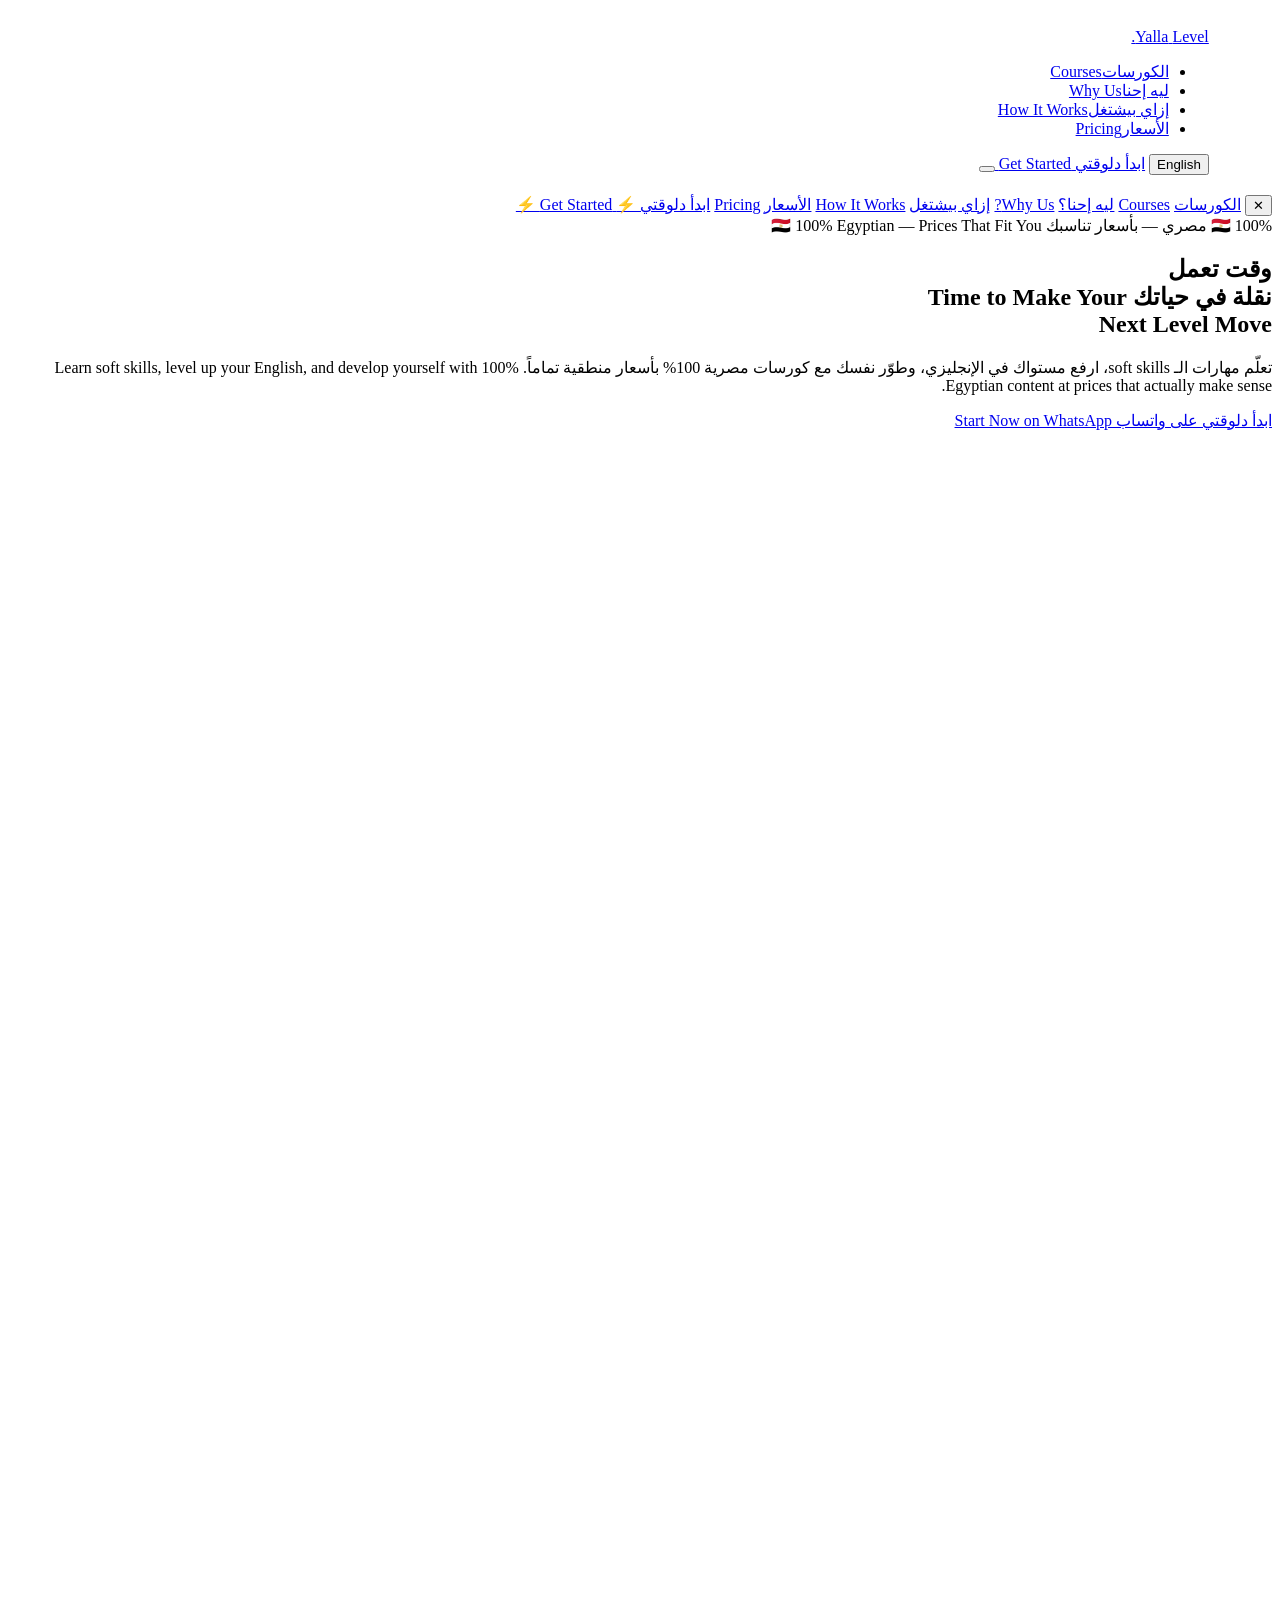
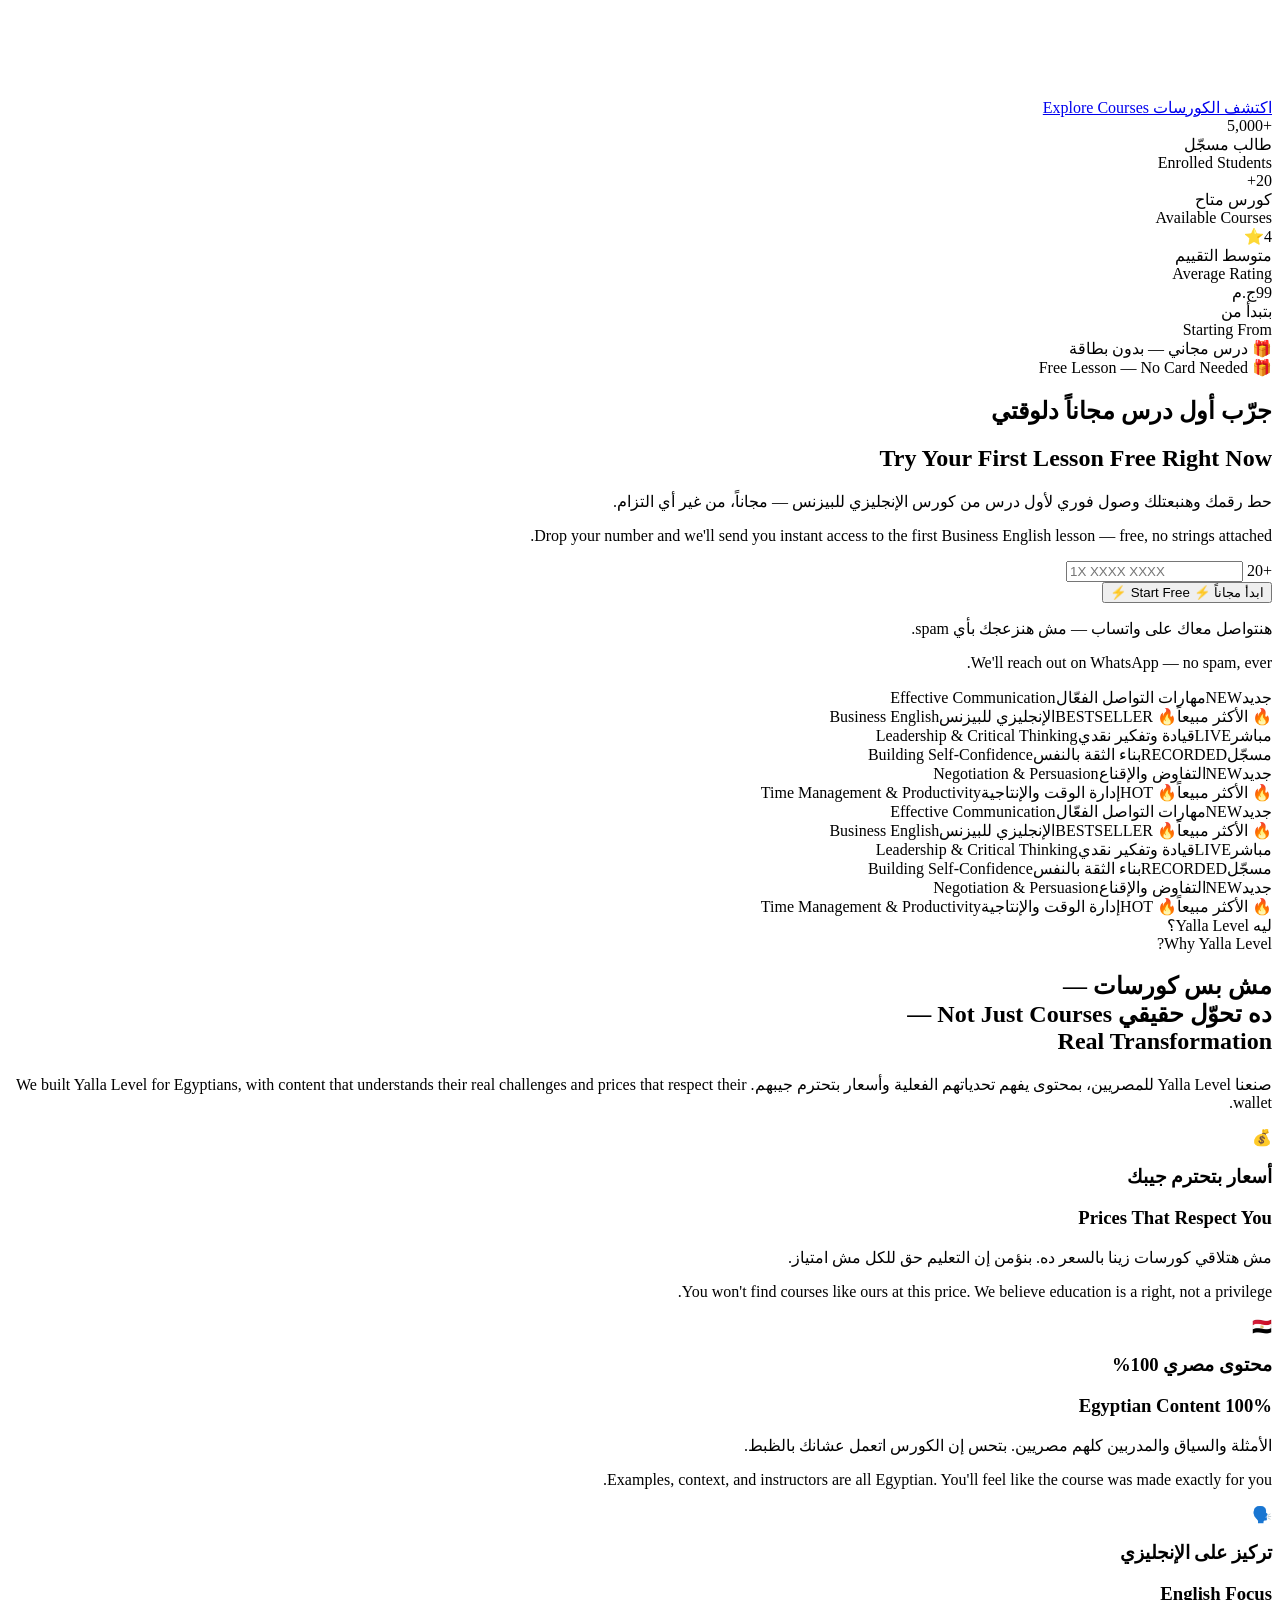
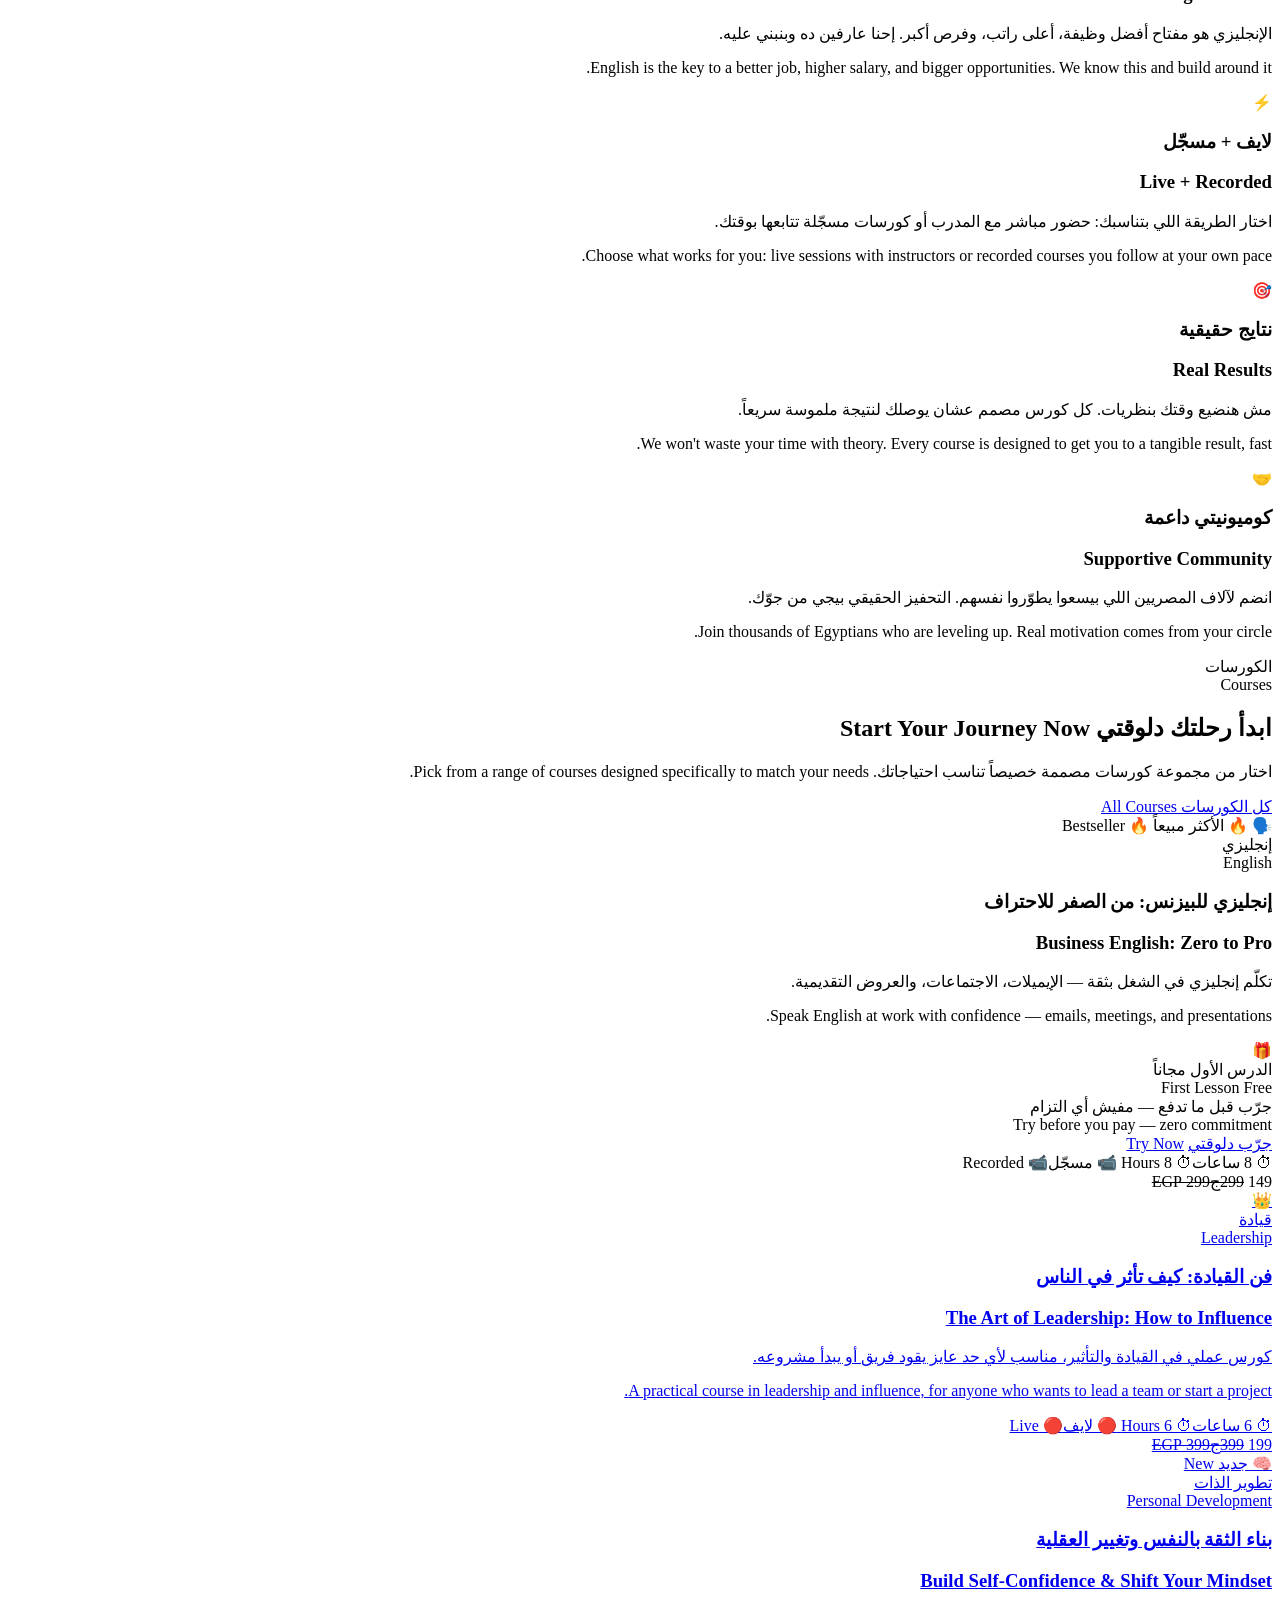
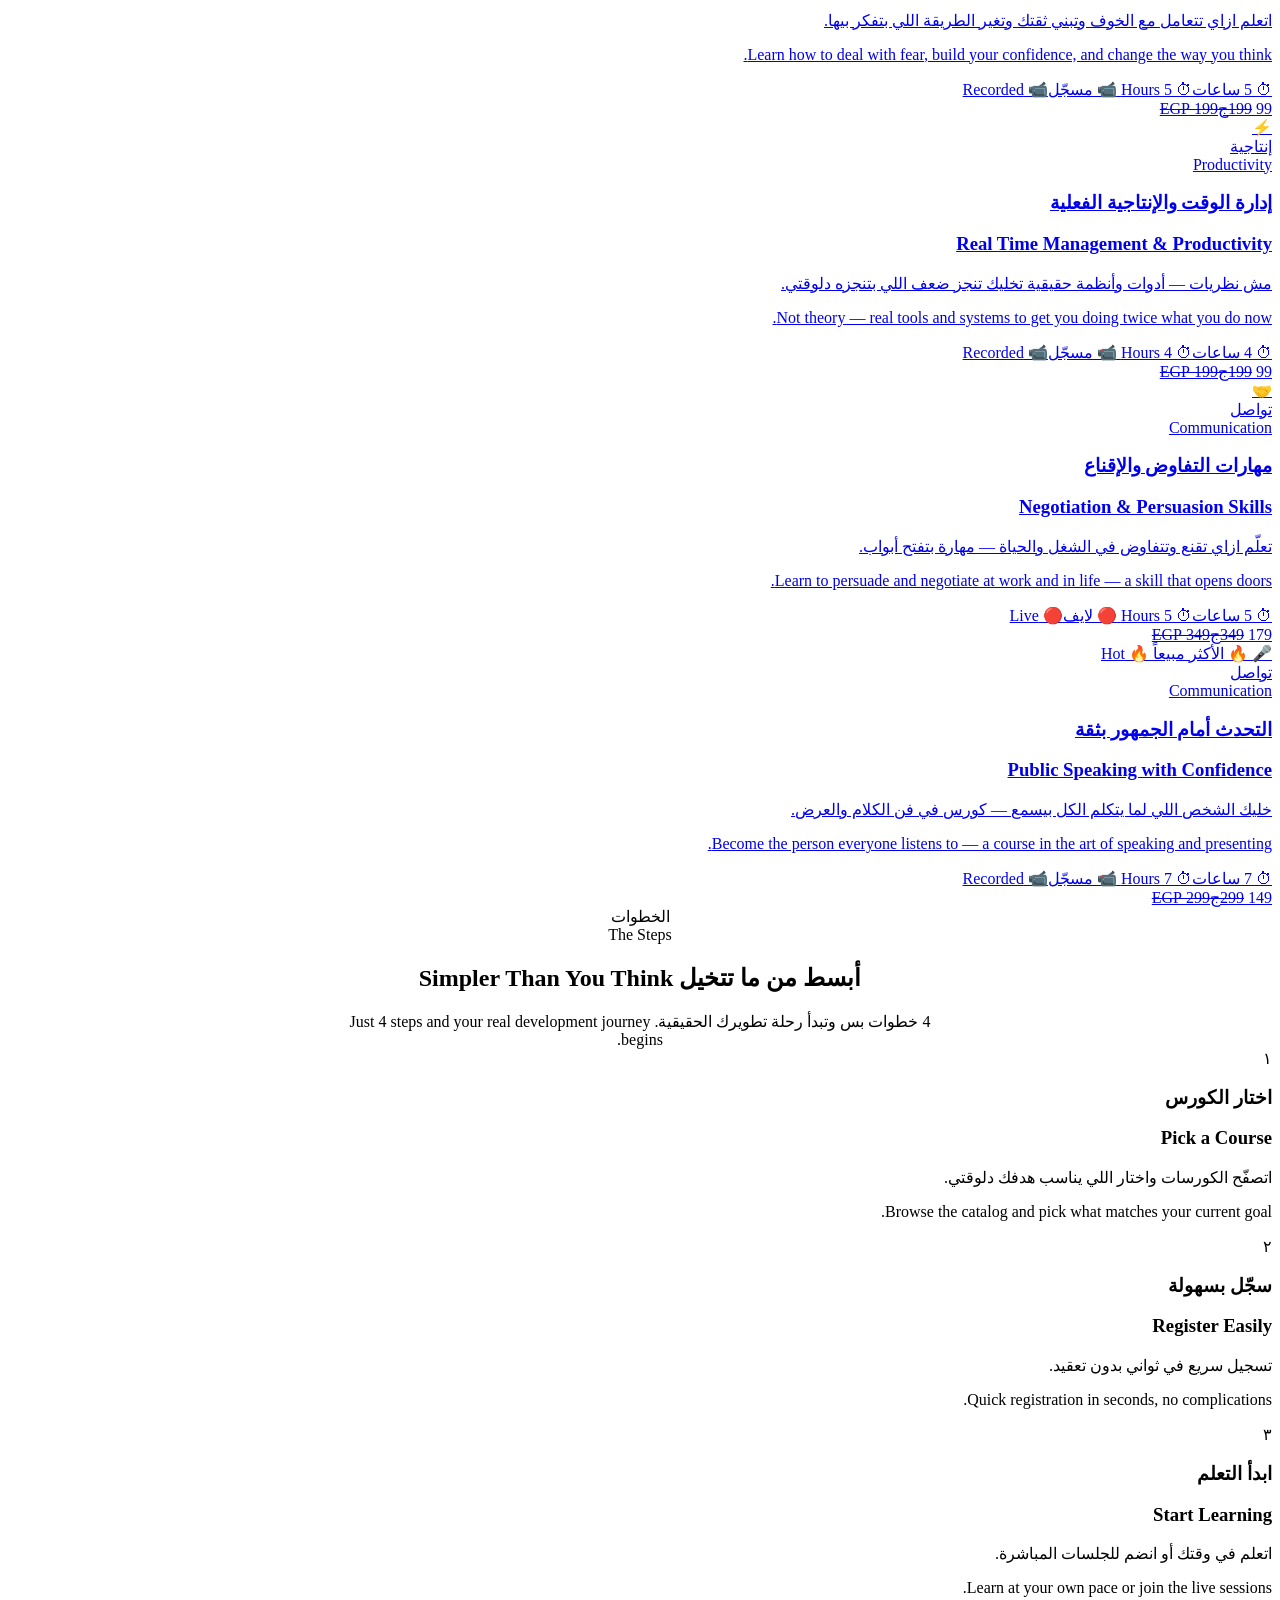
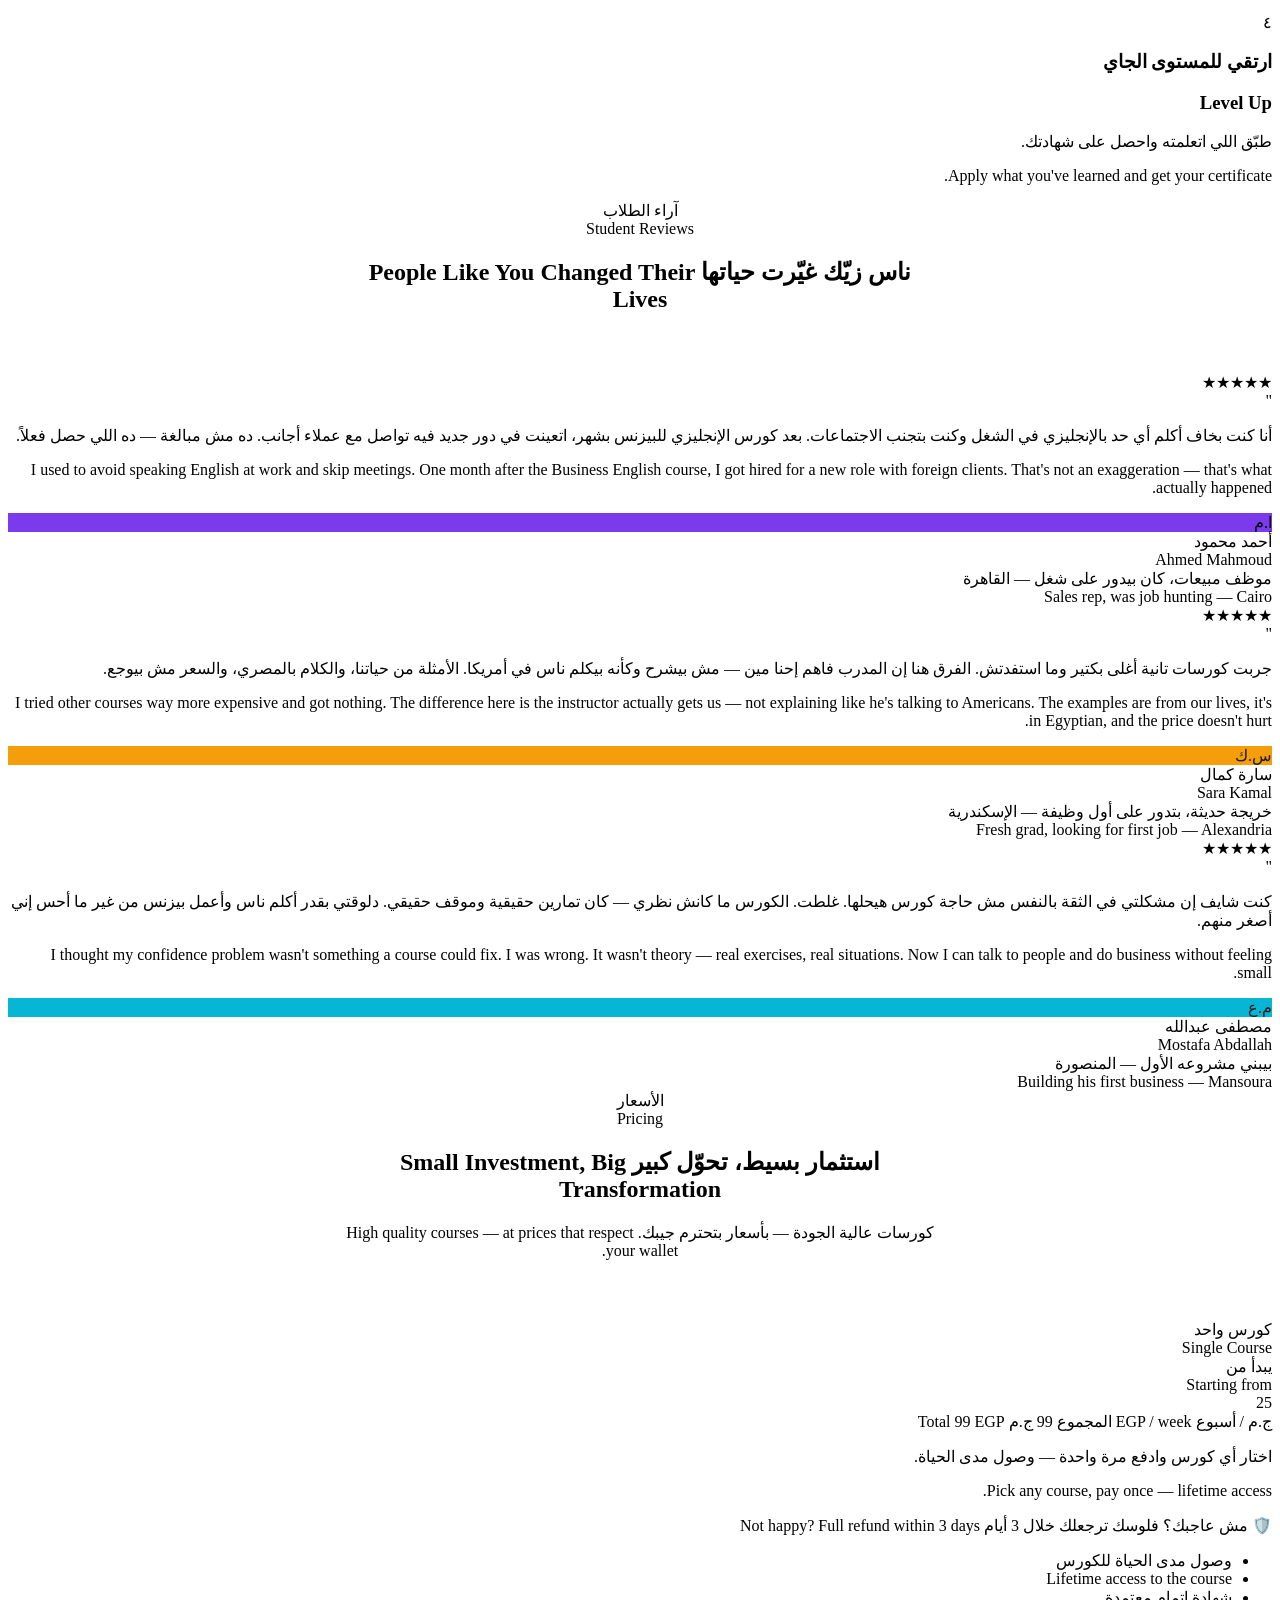
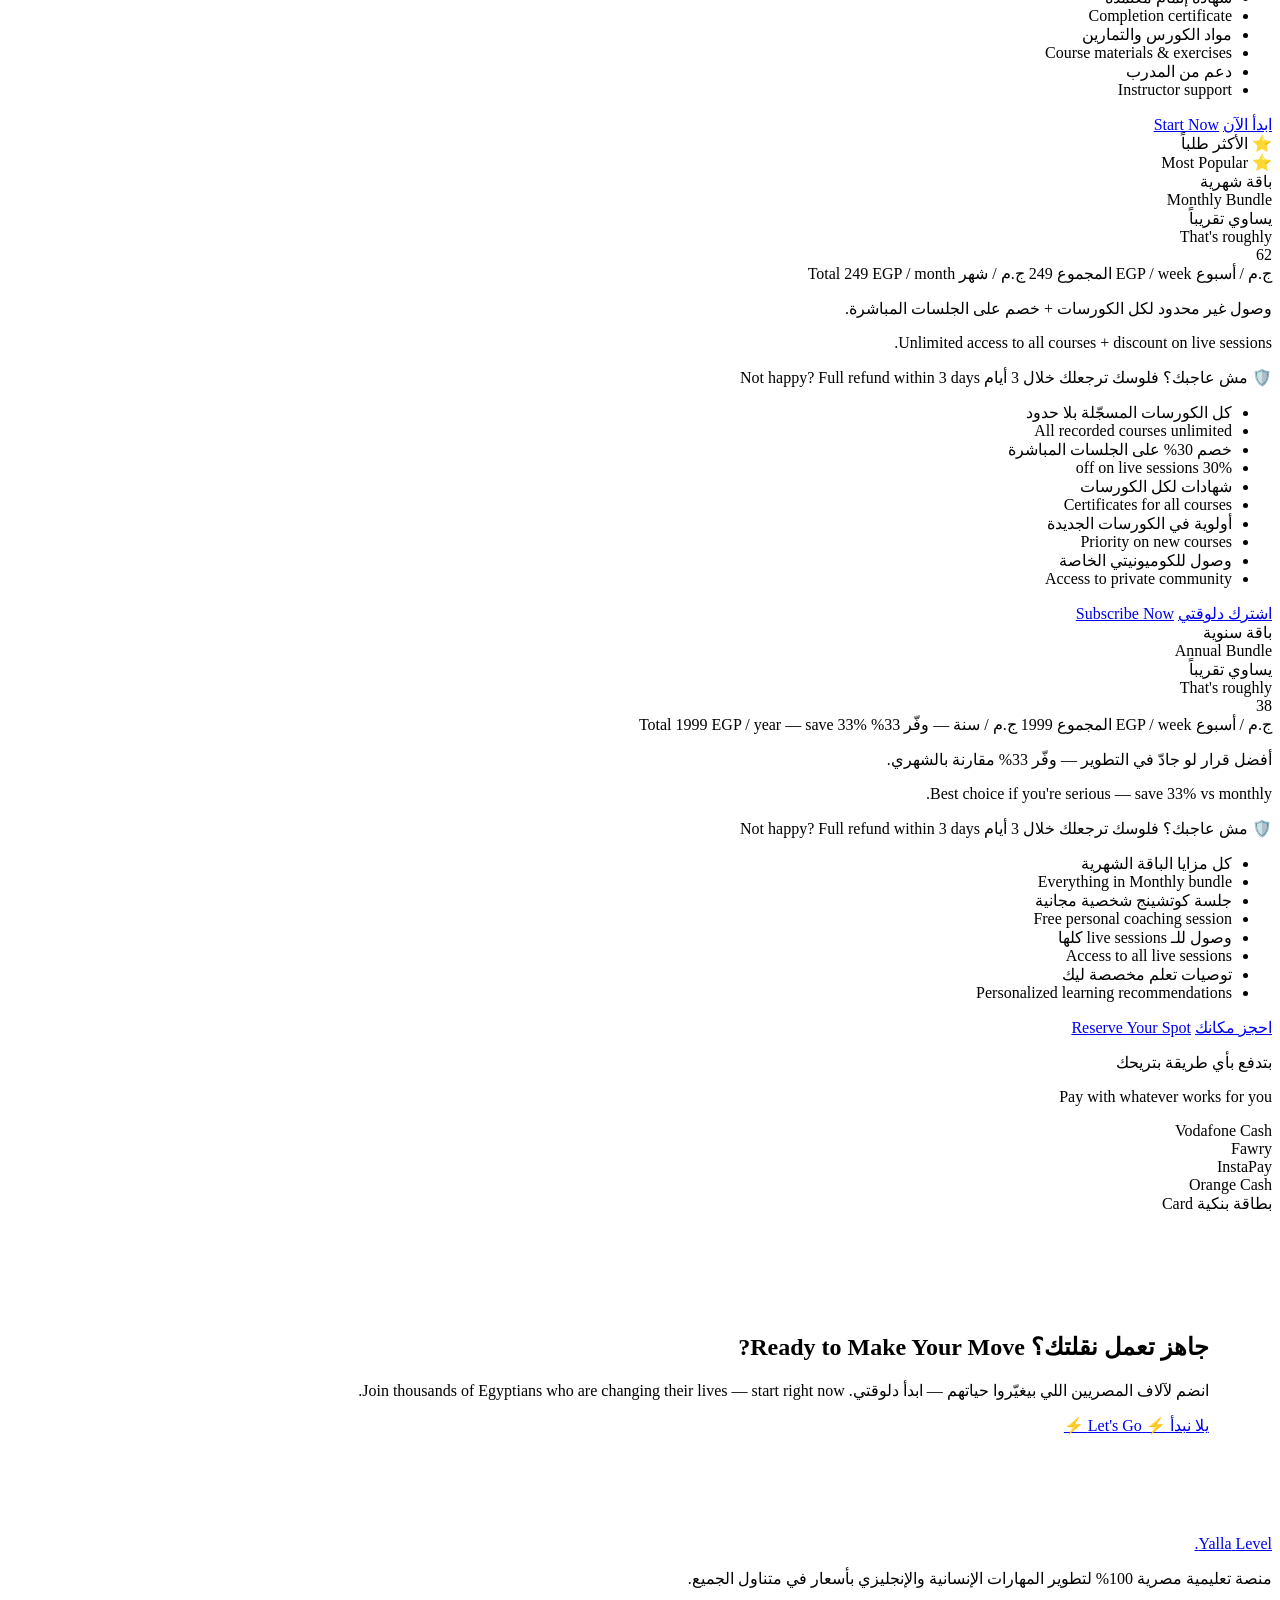
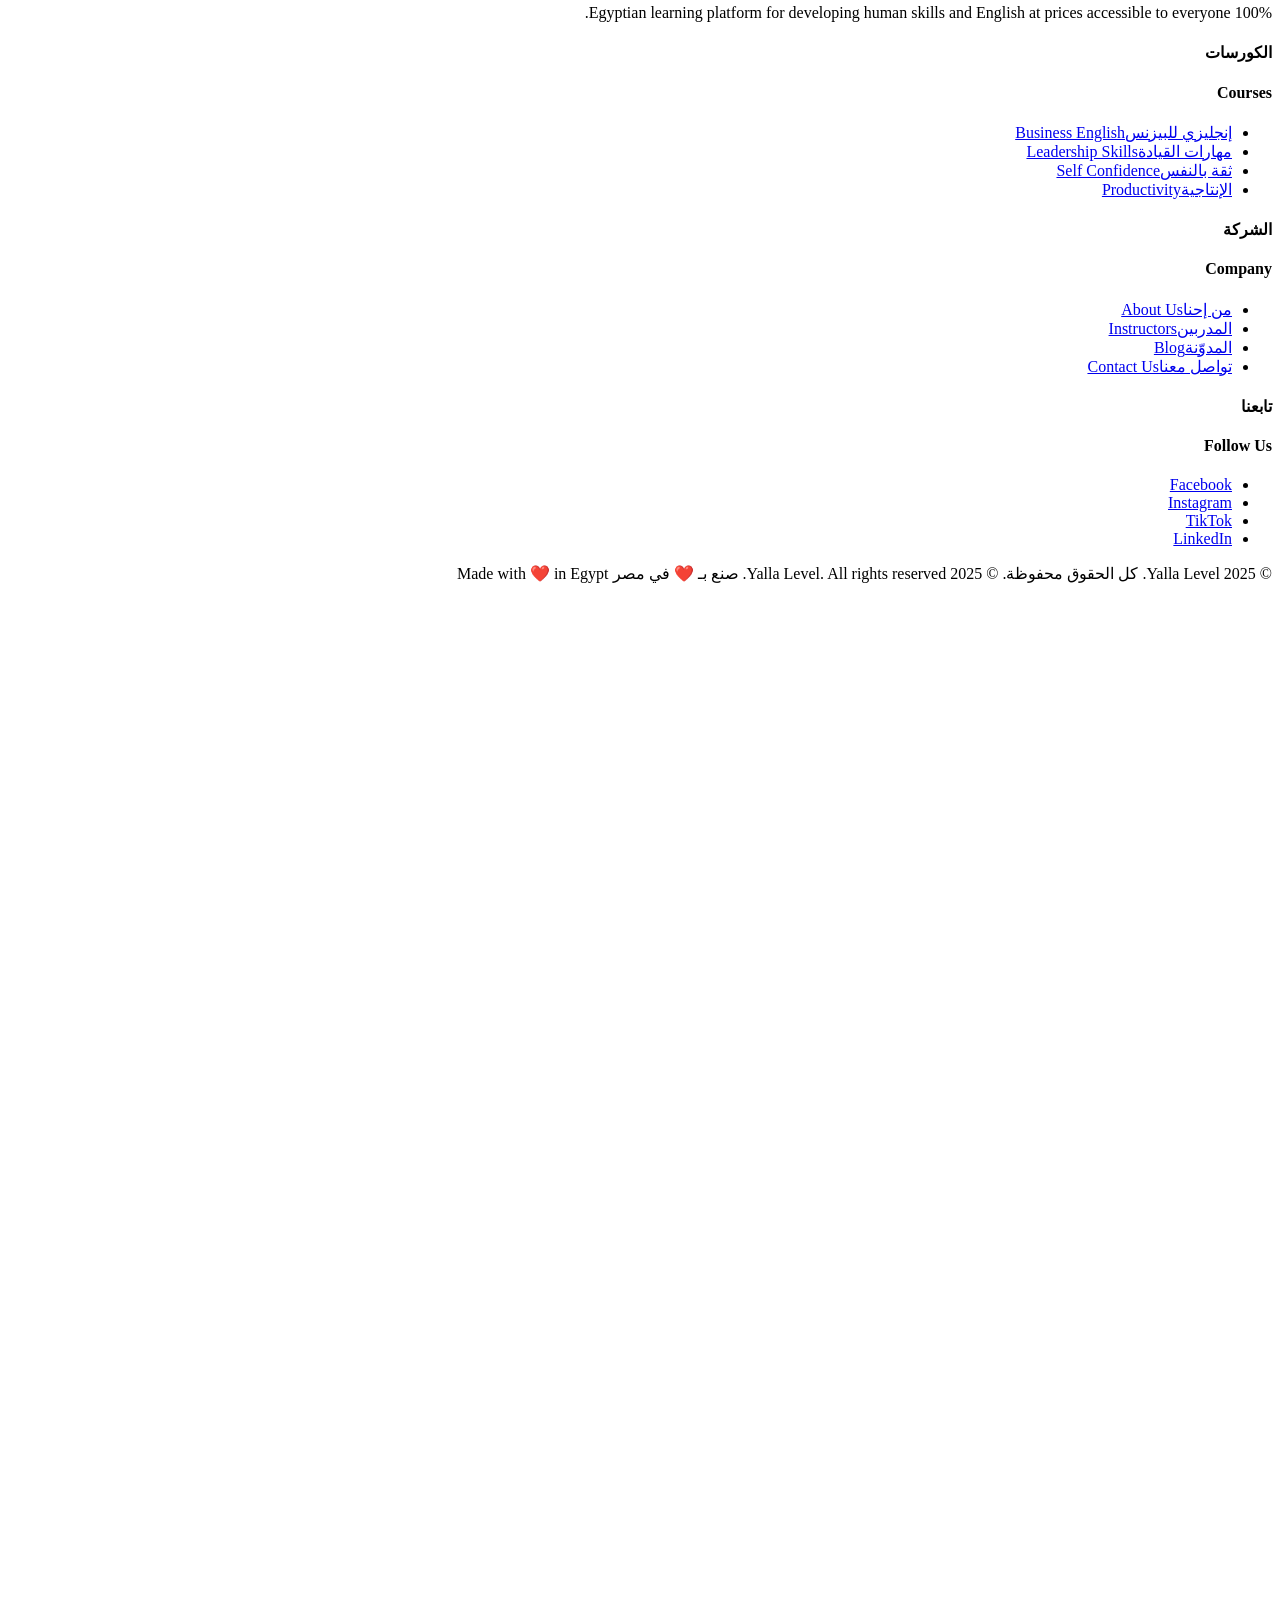
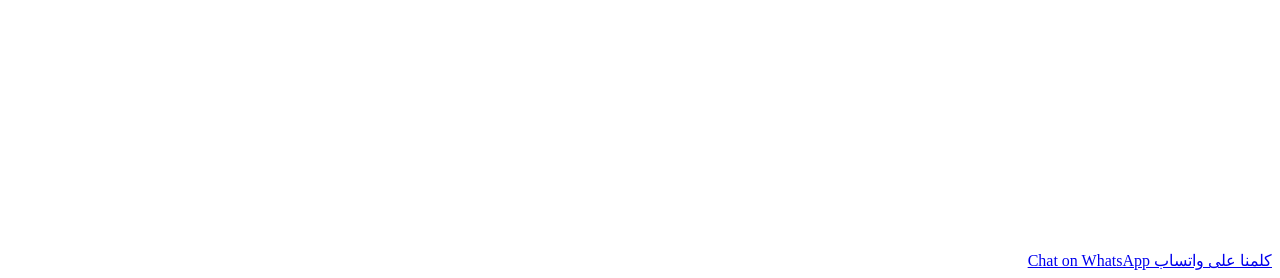
==== commit 4aa06f90: "Update index.html" ====
--- a/index.html
+++ b/index.html
@@ -7,1535 +7,7 @@
 <link rel="preconnect" href="https://fonts.googleapis.com">
 <link href="https://fonts.googleapis.com/css2?family=Cairo:wght@400;600;700;900&family=Plus+Jakarta+Sans:wght@400;500;600;700;800&display=swap" rel="stylesheet">
 <link rel="stylesheet" href="https://api.fontshare.com/v2/css?f[]=clash-display@600,700&display=swap">
-<style>
-  :root {
-    --primary: #7C3AED;
-    --primary-dark: #6D28D9;
-    --primary-light: #A78BFA;
-    --accent: #F59E0B;
-    --accent-dark: #D97706;
-    --teal: #06B6D4;
-    --dark: #1C1917;
-    --dark2: #231F1D;
-    --dark3: #2C2825;
-    --surface: #242020;
-    --surface2: #2E2A27;
-    --text: #FAFAF9;
-    --text-muted: #A8A29E;
-    --text-dim: #78716C;
-    --border: rgba(255,255,255,0.08);
-    --radius: 16px;
-    --radius-sm: 10px;
-    --radius-lg: 24px;
-    font-size: 16px;
-  }
-
-  * { margin: 0; padding: 0; box-sizing: border-box; }
-
-  html { scroll-behavior: smooth; }
-
-  body {
-    background: var(--dark);
-    color: var(--text);
-    font-family: 'Cairo', sans-serif;
-    overflow-x: hidden;
-    line-height: 1.7;
-  }
-
-  body.en {
-    font-family: 'Plus Jakarta Sans', sans-serif;
-    direction: ltr;
-  }
-  body.ar {
-    font-family: 'Cairo', sans-serif;
-    direction: rtl;
-  }
-
-  /* ─── NOISE TEXTURE ─── */
-  body::before {
-    content: '';
-    position: fixed;
-    inset: 0;
-    background-image: url("data:image/svg+xml,%3Csvg viewBox='0 0 256 256' xmlns='http://www.w3.org/2000/svg'%3E%3Cfilter id='noise'%3E%3CfeTurbulence type='fractalNoise' baseFrequency='0.9' numOctaves='4' stitchTiles='stitch'/%3E%3C/filter%3E%3Crect width='100%25' height='100%25' filter='url(%23noise)' opacity='0.04'/%3E%3C/svg%3E");
-    pointer-events: none;
-    z-index: 1000;
-    opacity: 0.4;
-  }
-
-  /* ─── SCROLLBAR ─── */
-  ::-webkit-scrollbar { width: 6px; }
-  ::-webkit-scrollbar-track { background: var(--dark); }
-  ::-webkit-scrollbar-thumb { background: var(--primary); border-radius: 3px; }
-
-  /* ─── NAVBAR ─── */
-  nav {
-    position: fixed;
-    top: 0; left: 0; right: 0;
-    z-index: 900;
-    padding: 20px 5%;
-    display: flex;
-    align-items: center;
-    justify-content: space-between;
-    background: rgba(28,25,23,0.88);
-    backdrop-filter: blur(20px);
-    border-bottom: 1px solid var(--border);
-    transition: all 0.3s;
-  }
-
-  .logo {
-    font-family: 'ClashDisplay', 'Plus Jakarta Sans', sans-serif;
-    font-size: 1.6rem;
-    font-weight: 700;
-    color: var(--text);
-    text-decoration: none;
-    letter-spacing: -0.5px;
-    display: flex;
-    align-items: center;
-    gap: 6px;
-    direction: ltr;
-    unicode-bidi: embed;
-  }
-  .logo .yalla { color: var(--text); font-weight: 600; }
-  .logo .level { color: var(--primary); font-weight: 700; }
-  .logo .dot { color: var(--accent); }
-
-  .nav-links {
-    display: flex;
-    align-items: center;
-    gap: 36px;
-    list-style: none;
-  }
-  .nav-links a {
-    color: var(--text-muted);
-    text-decoration: none;
-    font-size: 0.9rem;
-    font-weight: 500;
-    transition: color 0.2s;
-  }
-  .nav-links a:hover { color: var(--text); }
-
-  .nav-right {
-    display: flex;
-    align-items: center;
-    gap: 16px;
-  }
-
-  .lang-toggle {
-    background: var(--surface);
-    border: 1px solid var(--border);
-    color: var(--text-muted);
-    padding: 8px 18px;
-    border-radius: 100px;
-    font-size: 0.82rem;
-    font-weight: 600;
-    cursor: pointer;
-    transition: all 0.2s;
-    font-family: inherit;
-    letter-spacing: 0.5px;
-  }
-  .lang-toggle:hover {
-    border-color: var(--primary);
-    color: var(--primary-light);
-  }
-
-  .btn-nav {
-    background: var(--primary);
-    color: white;
-    padding: 10px 24px;
-    border-radius: 100px;
-    font-size: 0.88rem;
-    font-weight: 700;
-    cursor: pointer;
-    border: none;
-    transition: all 0.2s;
-    font-family: inherit;
-    text-decoration: none;
-    display: inline-block;
-  }
-  .btn-nav:hover {
-    background: var(--primary-dark);
-    transform: translateY(-1px);
-  }
-
-  /* ─── HERO ─── */
-  .hero {
-    min-height: 100vh;
-    display: flex;
-    flex-direction: column;
-    align-items: center;
-    justify-content: center;
-    text-align: center;
-    padding: 140px 5% 80px;
-    position: relative;
-    overflow: hidden;
-  }
-
-  .hero-bg {
-    position: absolute;
-    inset: 0;
-    z-index: 0;
-  }
-
-  .orb {
-    position: absolute;
-    border-radius: 50%;
-    filter: blur(80px);
-    opacity: 0.15;
-    animation: float 8s ease-in-out infinite;
-  }
-  .orb-1 { width: 600px; height: 600px; background: var(--primary); top: -200px; left: -150px; animation-delay: 0s; }
-  .orb-2 { width: 400px; height: 400px; background: var(--accent); top: 50%; right: -100px; animation-delay: -3s; }
-  .orb-3 { width: 300px; height: 300px; background: var(--teal); bottom: -100px; left: 30%; animation-delay: -5s; }
-
-  @keyframes float {
-    0%, 100% { transform: translate(0, 0) scale(1); }
-    33% { transform: translate(30px, -20px) scale(1.05); }
-    66% { transform: translate(-20px, 10px) scale(0.97); }
-  }
-
-  .grid-bg {
-    position: absolute;
-    inset: 0;
-    background-image:
-      linear-gradient(rgba(255,255,255,0.03) 1px, transparent 1px),
-      linear-gradient(90deg, rgba(255,255,255,0.03) 1px, transparent 1px);
-    background-size: 60px 60px;
-  }
-
-  .hero-content { position: relative; z-index: 2; max-width: 900px; }
-
-  .hero-badge {
-    display: inline-flex;
-    align-items: center;
-    gap: 8px;
-    background: rgba(124,58,237,0.12);
-    border: 1px solid rgba(124,58,237,0.3);
-    color: var(--primary-light);
-    padding: 8px 20px;
-    border-radius: 100px;
-    font-size: 0.82rem;
-    font-weight: 700;
-    margin-bottom: 32px;
-    animation: fadeUp 0.6s ease both;
-    letter-spacing: 0.5px;
-  }
-  .hero-badge::before {
-    content: '';
-    width: 8px; height: 8px;
-    background: var(--primary);
-    border-radius: 50%;
-    animation: pulse 1.5s ease-in-out infinite;
-  }
-  @keyframes pulse {
-    0%,100% { opacity: 1; transform: scale(1); }
-    50% { opacity: 0.5; transform: scale(1.3); }
-  }
-
-  h1 {
-    font-size: clamp(3rem, 7vw, 6rem);
-    font-weight: 900;
-    line-height: 1.05;
-    letter-spacing: -2px;
-    margin-bottom: 28px;
-    animation: fadeUp 0.6s 0.1s ease both;
-  }
-  .ar h1 { letter-spacing: 0; line-height: 1.2; }
-
-  h1 .highlight {
-    color: var(--primary);
-    position: relative;
-    display: inline-block;
-  }
-  h1 .highlight::after {
-    content: '';
-    position: absolute;
-    bottom: 4px; left: 0; right: 0;
-    height: 4px;
-    background: var(--accent);
-    border-radius: 2px;
-    transform: scaleX(0);
-    transform-origin: left;
-    animation: underline 0.8s 0.8s ease forwards;
-  }
-  .ar h1 .highlight::after { transform-origin: right; }
-  @keyframes underline { to { transform: scaleX(1); } }
-
-  .hero-sub {
-    font-size: clamp(1rem, 2.5vw, 1.25rem);
-    color: var(--text-muted);
-    max-width: 620px;
-    margin: 0 auto 48px;
-    font-weight: 400;
-    line-height: 1.8;
-    animation: fadeUp 0.6s 0.2s ease both;
-  }
-
-  .hero-cta {
-    display: flex;
-    align-items: center;
-    justify-content: center;
-    gap: 16px;
-    flex-wrap: wrap;
-    animation: fadeUp 0.6s 0.3s ease both;
-  }
-
-  .btn-primary {
-    background: var(--primary);
-    color: white;
-    padding: 18px 40px;
-    border-radius: 100px;
-    font-size: 1rem;
-    font-weight: 700;
-    border: none;
-    cursor: pointer;
-    font-family: inherit;
-    transition: all 0.25s;
-    text-decoration: none;
-    display: inline-flex;
-    align-items: center;
-    gap: 10px;
-    position: relative;
-    overflow: hidden;
-  }
-  .btn-primary::after {
-    content: '';
-    position: absolute;
-    inset: 0;
-    background: white;
-    opacity: 0;
-    transition: opacity 0.2s;
-  }
-  .btn-primary:hover { transform: translateY(-3px); box-shadow: 0 16px 40px rgba(124,58,237,0.4); }
-  .btn-primary:hover::after { opacity: 0.1; }
-
-  .btn-secondary {
-    background: transparent;
-    color: var(--text);
-    padding: 18px 40px;
-    border-radius: 100px;
-    font-size: 1rem;
-    font-weight: 600;
-    border: 1.5px solid var(--border);
-    cursor: pointer;
-    font-family: inherit;
-    transition: all 0.25s;
-    text-decoration: none;
-    display: inline-flex;
-    align-items: center;
-    gap: 10px;
-  }
-  .btn-secondary:hover {
-    border-color: rgba(255,255,255,0.3);
-    background: rgba(255,255,255,0.05);
-    transform: translateY(-3px);
-  }
-
-  .arrow-icon {
-    width: 20px; height: 20px;
-    transition: transform 0.2s;
-  }
-  .btn-primary:hover .arrow-icon { transform: translateX(4px); }
-  .ar .btn-primary:hover .arrow-icon { transform: translateX(-4px); }
-
-  .hero-stats {
-    display: flex;
-    align-items: center;
-    justify-content: center;
-    gap: 48px;
-    margin-top: 72px;
-    padding-top: 48px;
-    border-top: 1px solid var(--border);
-    animation: fadeUp 0.6s 0.4s ease both;
-    flex-wrap: wrap;
-  }
-
-  .stat { text-align: center; }
-  .stat-num {
-    font-size: 2.2rem;
-    font-weight: 900;
-    color: var(--text);
-    letter-spacing: -1px;
-    line-height: 1;
-  }
-  .stat-num span { color: var(--accent); }
-  .stat-label {
-    font-size: 0.82rem;
-    color: var(--text-muted);
-    margin-top: 4px;
-  }
-
-  .stat-divider {
-    width: 1px;
-    height: 40px;
-    background: var(--border);
-  }
-
-  @keyframes fadeUp {
-    from { opacity: 0; transform: translateY(24px); }
-    to { opacity: 1; transform: translateY(0); }
-  }
-
-  /* ─── MARQUEE ─── */
-  .marquee-section {
-    padding: 0;
-    overflow: hidden;
-    border-top: 1px solid var(--border);
-    border-bottom: 1px solid var(--border);
-    background: var(--surface);
-  }
-  .marquee-track {
-    display: flex;
-    gap: 0;
-    animation: marquee 20s linear infinite;
-    width: max-content;
-  }
-  .ar .marquee-track { animation: marquee-rtl 20s linear infinite; }
-
-  .marquee-item {
-    padding: 18px 40px;
-    display: flex;
-    align-items: center;
-    gap: 16px;
-    white-space: nowrap;
-    font-size: 0.88rem;
-    font-weight: 600;
-    color: var(--text-muted);
-    border-right: 1px solid var(--border);
-  }
-  .marquee-item .tag {
-    background: rgba(124,58,237,0.15);
-    color: var(--primary-light);
-    padding: 4px 12px;
-    border-radius: 100px;
-    font-size: 0.78rem;
-    font-weight: 700;
-  }
-  @keyframes marquee { to { transform: translateX(-50%); } }
-  @keyframes marquee-rtl { to { transform: translateX(50%); } }
-
-  /* ─── SECTIONS ─── */
-  section { padding: 100px 5%; }
-
-  .section-tag {
-    display: inline-flex;
-    align-items: center;
-    gap: 8px;
-    background: rgba(124,58,237,0.1);
-    border: 1px solid rgba(124,58,237,0.25);
-    color: var(--primary-light);
-    padding: 6px 16px;
-    border-radius: 100px;
-    font-size: 0.78rem;
-    font-weight: 700;
-    letter-spacing: 1px;
-    text-transform: uppercase;
-    margin-bottom: 20px;
-  }
-
-  .section-title {
-    font-size: clamp(2rem, 4vw, 3rem);
-    font-weight: 900;
-    line-height: 1.15;
-    letter-spacing: -1px;
-    margin-bottom: 16px;
-  }
-  .ar .section-title { letter-spacing: 0; }
-  .section-sub {
-    font-size: 1rem;
-    color: var(--text-muted);
-    max-width: 520px;
-    line-height: 1.8;
-  }
-
-  /* ─── WHY US ─── */
-  .why-grid {
-    display: grid;
-    grid-template-columns: repeat(auto-fit, minmax(280px, 1fr));
-    gap: 20px;
-    margin-top: 60px;
-  }
-
-  .why-card {
-    background: var(--surface);
-    border: 1px solid var(--border);
-    border-radius: var(--radius-lg);
-    padding: 36px 32px;
-    position: relative;
-    overflow: hidden;
-    transition: all 0.3s;
-    cursor: default;
-  }
-  .why-card::before {
-    content: '';
-    position: absolute;
-    top: 0; left: 0; right: 0;
-    height: 3px;
-    background: linear-gradient(90deg, var(--primary), var(--accent));
-    transform: scaleX(0);
-    transform-origin: left;
-    transition: transform 0.3s;
-  }
-  .ar .why-card::before { transform-origin: right; }
-  .why-card:hover {
-    border-color: rgba(124,58,237,0.35);
-    transform: translateY(-4px);
-    background: var(--surface2);
-  }
-  .why-card:hover::before { transform: scaleX(1); }
-
-  .why-icon {
-    width: 56px; height: 56px;
-    background: rgba(124,58,237,0.12);
-    border-radius: 14px;
-    display: flex;
-    align-items: center;
-    justify-content: center;
-    font-size: 1.6rem;
-    margin-bottom: 24px;
-  }
-
-  .why-card h3 {
-    font-size: 1.15rem;
-    font-weight: 700;
-    margin-bottom: 10px;
-  }
-  .why-card p {
-    font-size: 0.9rem;
-    color: var(--text-muted);
-    line-height: 1.75;
-  }
-
-  /* ─── COURSES ─── */
-  .courses-section { background: var(--surface); }
-
-  .courses-header {
-    display: flex;
-    align-items: flex-end;
-    justify-content: space-between;
-    gap: 24px;
-    margin-bottom: 48px;
-    flex-wrap: wrap;
-  }
-
-  .courses-grid {
-    display: grid;
-    grid-template-columns: repeat(auto-fill, minmax(300px, 1fr));
-    gap: 20px;
-  }
-
-  .course-card {
-    background: var(--dark2);
-    border: 1px solid var(--border);
-    border-radius: var(--radius-lg);
-    overflow: hidden;
-    transition: all 0.3s;
-    cursor: pointer;
-    text-decoration: none;
-    color: inherit;
-    display: block;
-  }
-  .course-card:hover {
-    border-color: rgba(124,58,237,0.4);
-    transform: translateY(-5px);
-    box-shadow: 0 20px 60px rgba(0,0,0,0.4);
-  }
-
-  .course-thumb {
-    height: 180px;
-    position: relative;
-    overflow: hidden;
-    display: flex;
-    align-items: center;
-    justify-content: center;
-    font-size: 3.5rem;
-  }
-
-  .course-thumb-1 { background: linear-gradient(135deg, #1a0f2e, #2d1b69); }
-  .course-thumb-2 { background: linear-gradient(135deg, #1a1200, #3d2c00); }
-  .course-thumb-3 { background: linear-gradient(135deg, #0a1a1f, #0c3040); }
-  .course-thumb-4 { background: linear-gradient(135deg, #1a0f2e, #4c1d95); }
-  .course-thumb-5 { background: linear-gradient(135deg, #1a1200, #92400e); }
-  .course-thumb-6 { background: linear-gradient(135deg, #0a1a1f, #164e63); }
-
-  .course-badge {
-    position: absolute;
-    top: 14px;
-    background: var(--accent);
-    color: #1C1917;
-    padding: 4px 14px;
-    border-radius: 100px;
-    font-size: 0.72rem;
-    font-weight: 700;
-    letter-spacing: 0.5px;
-  }
-  .ar .course-badge { right: 14px; }
-  .en .course-badge { left: 14px; }
-
-  .course-body { padding: 24px; }
-  .course-cat {
-    font-size: 0.75rem;
-    color: var(--primary-light);
-    font-weight: 700;
-    letter-spacing: 1px;
-    text-transform: uppercase;
-    margin-bottom: 8px;
-  }
-  .course-card h3 {
-    font-size: 1.05rem;
-    font-weight: 700;
-    margin-bottom: 10px;
-    line-height: 1.4;
-  }
-  .course-card p {
-    font-size: 0.85rem;
-    color: var(--text-muted);
-    margin-bottom: 20px;
-    line-height: 1.65;
-  }
-
-  .course-meta {
-    display: flex;
-    align-items: center;
-    justify-content: space-between;
-    padding-top: 16px;
-    border-top: 1px solid var(--border);
-  }
-  .course-info {
-    display: flex;
-    align-items: center;
-    gap: 12px;
-    font-size: 0.78rem;
-    color: var(--text-dim);
-  }
-  .course-price {
-    font-size: 1.1rem;
-    font-weight: 800;
-    color: var(--accent);
-  }
-  .course-price del {
-    font-size: 0.75rem;
-    font-weight: 400;
-    color: var(--text-dim);
-    margin-inline-start: 4px;
-  }
-
-  /* ─── HOW IT WORKS ─── */
-  .steps-container {
-    display: grid;
-    grid-template-columns: repeat(auto-fit, minmax(220px, 1fr));
-    gap: 0;
-    margin-top: 60px;
-    position: relative;
-  }
-
-  .step {
-    padding: 40px 32px;
-    position: relative;
-    text-align: center;
-  }
-  .step:not(:last-child)::after {
-    content: '';
-    position: absolute;
-    top: 60px;
-    width: 60%;
-    height: 1px;
-    background: linear-gradient(90deg, var(--primary), transparent);
-    z-index: 0;
-  }
-  .en .step:not(:last-child)::after { right: -30%; }
-  .ar .step:not(:last-child)::after { left: -30%; transform: scaleX(-1); }
-
-  .step-num {
-    width: 52px; height: 52px;
-    background: var(--primary);
-    color: white;
-    border-radius: 14px;
-    display: flex;
-    align-items: center;
-    justify-content: center;
-    font-size: 1.2rem;
-    font-weight: 900;
-    margin: 0 auto 24px;
-    position: relative;
-    z-index: 1;
-    box-shadow: 0 8px 24px rgba(124,58,237,0.35);
-  }
-
-  .step h3 {
-    font-size: 1.05rem;
-    font-weight: 700;
-    margin-bottom: 10px;
-  }
-  .step p {
-    font-size: 0.88rem;
-    color: var(--text-muted);
-    line-height: 1.7;
-  }
-
-  /* ─── TESTIMONIALS ─── */
-  .testi-section { background: var(--dark); }
-
-  .testi-grid {
-    display: grid;
-    grid-template-columns: repeat(auto-fill, minmax(320px, 1fr));
-    gap: 20px;
-    margin-top: 60px;
-  }
-
-  .testi-card {
-    background: var(--surface);
-    border: 1px solid var(--border);
-    border-radius: var(--radius-lg);
-    padding: 32px 28px;
-    transition: border-color 0.3s;
-    position: relative;
-  }
-  .testi-card:hover { border-color: rgba(124,58,237,0.3); }
-
-  .testi-quote {
-    font-size: 2.5rem;
-    color: var(--primary);
-    line-height: 1;
-    margin-bottom: 16px;
-    font-family: Georgia, serif;
-  }
-
-  .testi-text {
-    font-size: 0.92rem;
-    color: var(--text-muted);
-    line-height: 1.8;
-    margin-bottom: 24px;
-  }
-
-  .testi-author {
-    display: flex;
-    align-items: center;
-    gap: 12px;
-  }
-  .testi-avatar {
-    width: 44px; height: 44px;
-    border-radius: 50%;
-    background: var(--primary);
-    display: flex;
-    align-items: center;
-    justify-content: center;
-    font-weight: 700;
-    font-size: 0.9rem;
-    flex-shrink: 0;
-  }
-  .testi-name {
-    font-size: 0.9rem;
-    font-weight: 700;
-  }
-  .testi-role {
-    font-size: 0.78rem;
-    color: var(--text-dim);
-    margin-top: 2px;
-  }
-
-  .stars {
-    color: var(--accent);
-    font-size: 0.85rem;
-    letter-spacing: 2px;
-    margin-bottom: 14px;
-  }
-
-  /* ─── PRICING ─── */
-  .pricing-grid {
-    display: grid;
-    grid-template-columns: repeat(auto-fit, minmax(300px, 1fr));
-    gap: 20px;
-    margin-top: 60px;
-    max-width: 960px;
-    margin-left: auto;
-    margin-right: auto;
-  }
-
-  .price-card {
-    background: var(--surface);
-    border: 1px solid var(--border);
-    border-radius: var(--radius-lg);
-    padding: 40px 36px;
-    position: relative;
-    transition: all 0.3s;
-  }
-  .price-card.featured {
-    border-color: var(--primary);
-    background: linear-gradient(160deg, rgba(124,58,237,0.1), var(--surface));
-  }
-
-  .featured-tag {
-    position: absolute;
-    top: -14px;
-    left: 50%;
-    transform: translateX(-50%);
-    background: var(--primary);
-    color: white;
-    padding: 6px 20px;
-    border-radius: 100px;
-    font-size: 0.75rem;
-    font-weight: 700;
-    letter-spacing: 0.5px;
-    white-space: nowrap;
-  }
-
-  .price-plan {
-    font-size: 0.82rem;
-    font-weight: 700;
-    color: var(--text-muted);
-    letter-spacing: 1.5px;
-    text-transform: uppercase;
-    margin-bottom: 12px;
-  }
-
-  .price-amount {
-    display: flex;
-    align-items: baseline;
-    gap: 4px;
-    margin-bottom: 8px;
-  }
-  .price-currency {
-    font-size: 1.3rem;
-    font-weight: 700;
-    color: var(--text-muted);
-  }
-  .price-num {
-    font-size: 3.5rem;
-    font-weight: 900;
-    letter-spacing: -2px;
-    line-height: 1;
-  }
-  .price-period {
-    font-size: 0.88rem;
-    color: var(--text-dim);
-  }
-
-  .price-desc {
-    font-size: 0.88rem;
-    color: var(--text-muted);
-    margin-bottom: 32px;
-    line-height: 1.65;
-  }
-
-  .price-features {
-    list-style: none;
-    margin-bottom: 36px;
-  }
-  .price-features li {
-    display: flex;
-    align-items: center;
-    gap: 10px;
-    font-size: 0.88rem;
-    padding: 9px 0;
-    border-bottom: 1px solid var(--border);
-    color: var(--text-muted);
-  }
-  .price-features li:last-child { border-bottom: none; }
-  .price-features li::before {
-    content: '✓';
-    color: var(--accent);
-    font-weight: 700;
-    font-size: 0.9rem;
-    flex-shrink: 0;
-  }
-
-  .btn-price {
-    width: 100%;
-    padding: 16px;
-    border-radius: 100px;
-    font-size: 0.95rem;
-    font-weight: 700;
-    cursor: pointer;
-    font-family: inherit;
-    transition: all 0.25s;
-    border: none;
-    display: block;
-    text-align: center;
-    text-decoration: none;
-  }
-  .btn-price-outline {
-    background: transparent;
-    border: 1.5px solid var(--border);
-    color: var(--text);
-  }
-  .btn-price-outline:hover {
-    border-color: rgba(255,255,255,0.3);
-    background: rgba(255,255,255,0.05);
-  }
-
-  /* ─── WEEKLY PRICE FRAMING ─── */
-  .price-weekly-label {
-    font-size: 0.78rem;
-    color: var(--text-dim);
-    font-weight: 600;
-    text-transform: uppercase;
-    letter-spacing: 0.5px;
-    margin-bottom: 6px;
-  }
-  .price-amount {
-    display: flex;
-    align-items: center;
-    gap: 10px;
-    margin-bottom: 8px;
-  }
-  .price-amount-right {
-    display: flex;
-    flex-direction: column;
-    gap: 2px;
-  }
-  .price-currency {
-    font-size: 0.85rem;
-    font-weight: 600;
-    color: var(--text-muted);
-    line-height: 1.3;
-  }
-  .price-total {
-    font-size: 0.75rem;
-    color: var(--text-dim);
-    line-height: 1.3;
-  }
-
-  /* ─── GUARANTEE BADGE ─── */
-  .guarantee-badge {
-    display: flex;
-    align-items: center;
-    gap: 8px;
-    background: rgba(6,182,212,0.08);
-    border: 1px solid rgba(6,182,212,0.2);
-    border-radius: var(--radius-sm);
-    padding: 10px 14px;
-    margin-bottom: 24px;
-    font-size: 0.8rem;
-    color: #67E8F9;
-    line-height: 1.5;
-  }
-  .guarantee-badge-featured {
-    background: rgba(245,158,11,0.08);
-    border-color: rgba(245,158,11,0.25);
-    color: #FCD34D;
-  }
-  .guarantee-icon { font-size: 1rem; flex-shrink: 0; }
-
-  /* ─── PAYMENT METHODS ─── */
-  .payment-methods {
-    margin-top: 56px;
-    text-align: center;
-    padding-top: 40px;
-    border-top: 1px solid var(--border);
-  }
-  .payment-label {
-    font-size: 0.85rem;
-    color: var(--text-dim);
-    margin-bottom: 20px;
-    font-weight: 500;
-  }
-  .payment-icons {
-    display: flex;
-    align-items: center;
-    justify-content: center;
-    gap: 10px;
-    flex-wrap: wrap;
-  }
-  .pay-pill {
-    display: flex;
-    align-items: center;
-    gap: 7px;
-    background: var(--dark2);
-    border: 1px solid var(--border);
-    border-radius: 100px;
-    padding: 8px 16px;
-    font-size: 0.8rem;
-    font-weight: 600;
-    color: var(--text-muted);
-    white-space: nowrap;
-    transition: border-color 0.2s;
-  }
-  .pay-pill:hover { border-color: rgba(255,255,255,0.2); }
-  .pay-dot {
-    width: 8px; height: 8px;
-    border-radius: 50%;
-    flex-shrink: 0;
-  }
-
-  /* ─── FEATURED COURSE CARD ─── */
-  .course-card-featured {
-    border-color: rgba(124,58,237,0.3);
-    cursor: default;
-    text-decoration: none;
-    color: inherit;
-    display: block;
-  }
-  .course-card-featured:hover {
-    border-color: rgba(124,58,237,0.5);
-    transform: translateY(-5px);
-    box-shadow: 0 20px 60px rgba(124,58,237,0.15);
-  }
-
-  /* ─── FREE LESSON STRIP ─── */
-  .free-lesson-strip {
-    display: flex;
-    align-items: center;
-    gap: 10px;
-    background: rgba(124,58,237,0.1);
-    border: 1px solid rgba(124,58,237,0.25);
-    border-radius: var(--radius-sm);
-    padding: 12px 14px;
-    margin-bottom: 16px;
-  }
-  .free-lesson-icon { font-size: 1.2rem; flex-shrink: 0; }
-  .free-lesson-title {
-    font-size: 0.82rem;
-    font-weight: 700;
-    color: var(--primary-light);
-    line-height: 1.3;
-  }
-  .free-lesson-sub {
-    font-size: 0.73rem;
-    color: var(--text-dim);
-    margin-top: 2px;
-    line-height: 1.3;
-  }
-  .free-lesson-btn {
-    margin-inline-start: auto;
-    background: var(--primary);
-    color: white;
-    padding: 7px 14px;
-    border-radius: 100px;
-    font-size: 0.78rem;
-    font-weight: 700;
-    text-decoration: none;
-    white-space: nowrap;
-    flex-shrink: 0;
-    transition: all 0.2s;
-    font-family: inherit;
-  }
-  .free-lesson-btn:hover {
-    background: var(--primary-dark);
-    transform: translateY(-1px);
-  }
-  .btn-price-solid {
-    background: var(--primary);
-    color: white;
-  }
-  .btn-price-solid:hover {
-    background: var(--primary-dark);
-    box-shadow: 0 10px 30px rgba(124,58,237,0.4);
-  }
-
-  /* ─── CTA BANNER ─── */
-  .cta-banner {
-    margin: 0 5%;
-    background: linear-gradient(135deg, #5B21B6 0%, #7C3AED 45%, #F59E0B 100%);
-    border-radius: var(--radius-lg);
-    padding: 80px 60px;
-    text-align: center;
-    position: relative;
-    overflow: hidden;
-  }
-
-  .cta-banner::before {
-    content: 'يلا ليفل';
-    position: absolute;
-    font-size: 12rem;
-    font-weight: 900;
-    color: rgba(255,255,255,0.06);
-    top: 50%;
-    left: 50%;
-    transform: translate(-50%, -50%);
-    white-space: nowrap;
-    pointer-events: none;
-    font-family: 'Cairo', sans-serif;
-  }
-
-  .cta-banner h2 {
-    font-size: clamp(1.8rem, 4vw, 2.8rem);
-    font-weight: 900;
-    color: white;
-    margin-bottom: 16px;
-    letter-spacing: -1px;
-    position: relative;
-    z-index: 1;
-  }
-  .ar .cta-banner h2 { letter-spacing: 0; }
-  .cta-banner p {
-    color: rgba(255,255,255,0.85);
-    margin-bottom: 40px;
-    font-size: 1rem;
-    position: relative;
-    z-index: 1;
-  }
-  .cta-banner .btn-white {
-    background: white;
-    color: var(--primary-dark);
-    padding: 18px 48px;
-    border-radius: 100px;
-    font-size: 1rem;
-    font-weight: 800;
-    border: none;
-    cursor: pointer;
-    font-family: inherit;
-    transition: all 0.25s;
-    display: inline-block;
-    text-decoration: none;
-    position: relative;
-    z-index: 1;
-  }
-  .cta-banner .btn-white:hover {
-    transform: translateY(-3px);
-    box-shadow: 0 16px 40px rgba(0,0,0,0.25);
-  }
-
-  /* ─── FOOTER ─── */
-  footer {
-    background: var(--dark);
-    border-top: 1px solid var(--border);
-    padding: 60px 5% 30px;
-  }
-
-  .footer-grid {
-    display: grid;
-    grid-template-columns: 2fr 1fr 1fr 1fr;
-    gap: 48px;
-    margin-bottom: 48px;
-  }
-
-  .footer-brand p {
-    font-size: 0.88rem;
-    color: var(--text-muted);
-    margin-top: 16px;
-    line-height: 1.75;
-    max-width: 280px;
-  }
-
-  .footer-col h4 {
-    font-size: 0.82rem;
-    font-weight: 700;
-    letter-spacing: 1px;
-    text-transform: uppercase;
-    color: var(--text-muted);
-    margin-bottom: 20px;
-  }
-  .footer-col ul { list-style: none; }
-  .footer-col li { margin-bottom: 10px; }
-  .footer-col a {
-    font-size: 0.88rem;
-    color: var(--text-dim);
-    text-decoration: none;
-    transition: color 0.2s;
-  }
-  .footer-col a:hover { color: var(--text); }
-
-  .footer-bottom {
-    display: flex;
-    align-items: center;
-    justify-content: space-between;
-    padding-top: 24px;
-    border-top: 1px solid var(--border);
-    font-size: 0.8rem;
-    color: var(--text-dim);
-    flex-wrap: wrap;
-    gap: 12px;
-  }
-
-  /* ─── SCROLL ANIMATIONS ─── */
-  .reveal {
-    opacity: 0;
-    transform: translateY(30px);
-    transition: opacity 0.6s ease, transform 0.6s ease;
-  }
-  .reveal.visible {
-    opacity: 1;
-    transform: translateY(0);
-  }
-  .reveal-delay-1 { transition-delay: 0.1s; }
-  .reveal-delay-2 { transition-delay: 0.2s; }
-  .reveal-delay-3 { transition-delay: 0.3s; }
-  .reveal-delay-4 { transition-delay: 0.4s; }
-
-  /* ─── CONTENT SWITCH ─── */
-  /* AR mode (default): hide all EN elements */
-  [data-en] { display: none !important; }
-
-  /* EN mode: hide all AR elements, reveal EN elements by removing none */
-  .en [data-ar] { display: none !important; }
-  .en [data-en] { display: revert !important; }
-
-  /* ─── RESPONSIVE ─── */
-
-  /* Prevent any horizontal overflow globally */
-  html, body {
-    max-width: 100%;
-    overflow-x: hidden;
-  }
-
-  @media (max-width: 768px) {
-
-    /* NAV */
-    nav {
-      padding: 14px 4%;
-      gap: 10px;
-    }
-    .nav-links { display: none; }
-    .nav-right { gap: 8px; }
-    .lang-toggle {
-      padding: 7px 14px;
-      font-size: 0.78rem;
-    }
-    .btn-nav {
-      padding: 8px 16px;
-      font-size: 0.82rem;
-    }
-
-    /* HERO */
-    .hero {
-      padding: 120px 5% 60px;
-      text-align: center;
-    }
-    h1 {
-      font-size: clamp(2.2rem, 9vw, 3.2rem);
-      letter-spacing: -1px;
-      word-break: keep-all;
-    }
-    .ar h1 { font-size: clamp(2rem, 8vw, 3rem); line-height: 1.25; }
-    .hero-sub {
-      font-size: 0.95rem;
-      padding: 0 4px;
-    }
-    .hero-cta {
-      flex-direction: column;
-      align-items: stretch;
-      gap: 12px;
-      width: 100%;
-      max-width: 340px;
-      margin: 0 auto;
-    }
-    .btn-primary, .btn-secondary {
-      width: 100%;
-      justify-content: center;
-      padding: 16px 24px;
-      font-size: 0.95rem;
-    }
-    .hero-stats {
-      gap: 16px 28px;
-      margin-top: 48px;
-      padding-top: 32px;
-      flex-wrap: wrap;
-      justify-content: center;
-    }
-    .stat-divider { display: none; }
-    .stat-num { font-size: 1.7rem; }
-
-    /* SECTIONS */
-    section { padding: 70px 5%; }
-    .section-title { font-size: clamp(1.6rem, 6vw, 2.2rem); }
-
-    /* WHY GRID */
-    .why-grid { grid-template-columns: 1fr; gap: 14px; }
-    .why-card { padding: 28px 24px; }
-
-    /* COURSES */
-    .courses-header {
-      flex-direction: column;
-      align-items: flex-start;
-      gap: 16px;
-    }
-    .courses-grid { grid-template-columns: 1fr; }
-    .course-thumb { height: 160px; }
-
-    /* HOW IT WORKS */
-    .steps-container { grid-template-columns: 1fr; gap: 0; }
-    .step { padding: 28px 24px; }
-    .step:not(:last-child)::after { display: none; }
-
-    /* TESTIMONIALS */
-    .testi-grid { grid-template-columns: 1fr; }
-
-    /* PRICING */
-    .pricing-grid {
-      grid-template-columns: 1fr;
-      max-width: 100%;
-    }
-    .price-card { padding: 32px 28px; }
-    .price-card.featured { margin-top: 20px; }
-
-    /* CTA BANNER */
-    .cta-banner {
-      margin: 0 4%;
-      padding: 50px 28px;
-    }
-    .cta-banner::before { font-size: 4rem; }
-    .cta-banner h2 { font-size: 1.6rem; }
-    .cta-banner .btn-white {
-      padding: 16px 36px;
-      width: 100%;
-      max-width: 300px;
-    }
-
-    /* FOOTER */
-    .footer-grid { grid-template-columns: 1fr 1fr; gap: 32px; }
-    .footer-brand { grid-column: 1 / -1; }
-  }
-
-  @media (max-width: 480px) {
-    /* NAV — very small screens */
-    .btn-nav { display: none; } /* hide CTA in nav, enough on page */
-
-    /* HERO */
-    h1 { font-size: clamp(1.9rem, 8vw, 2.6rem); }
-    .ar h1 { font-size: clamp(1.8rem, 7.5vw, 2.4rem); }
-
-    /* FOOTER */
-    .footer-grid { grid-template-columns: 1fr; }
-    .footer-bottom {
-      flex-direction: column;
-      text-align: center;
-      gap: 8px;
-    }
-
-    /* PRICING */
-    .price-num { font-size: 2.8rem; }
-  }
-
-  /* Mobile menu toggle button */
-  .menu-btn {
-    display: none;
-    background: none;
-    border: none;
-    cursor: pointer;
-    flex-direction: column;
-    gap: 5px;
-    padding: 6px;
-  }
-  .menu-btn span {
-    display: block;
-    width: 22px; height: 2px;
-    background: var(--text);
-    border-radius: 2px;
-    transition: all 0.3s;
-  }
-  @media (max-width: 768px) { .menu-btn { display: flex; } }
-
-  /* Mobile nav drawer */
-  .mobile-nav {
-    display: none;
-    position: fixed;
-    top: 0; left: 0; right: 0; bottom: 0;
-    background: rgba(28,25,23,0.98);
-    z-index: 850;
-    flex-direction: column;
-    align-items: center;
-    justify-content: center;
-    gap: 32px;
-    backdrop-filter: blur(20px);
-  }
-  .mobile-nav.open { display: flex; }
-  .mobile-nav a {
-    font-size: 1.6rem;
-    font-weight: 700;
-    color: var(--text);
-    text-decoration: none;
-    transition: color 0.2s;
-  }
-  .mobile-nav a:hover { color: var(--primary); }
-  .mobile-nav-close {
-    position: absolute;
-    top: 24px; right: 24px;
-    background: none;
-    border: none;
-    color: var(--text-muted);
-    font-size: 1.8rem;
-    cursor: pointer;
-    line-height: 1;
-  }
-  .ar .mobile-nav-close { right: auto; left: 24px; }
-
-  /* ─── WHATSAPP FLOATING BUTTON ─── */
-  .wa-float {
-    position: fixed;
-    bottom: 28px;
-    z-index: 800;
-    display: flex;
-    align-items: center;
-    gap: 10px;
-    background: #25D366;
-    color: white;
-    padding: 14px 22px 14px 18px;
-    border-radius: 100px;
-    font-size: 0.88rem;
-    font-weight: 700;
-    text-decoration: none;
-    font-family: inherit;
-    box-shadow: 0 8px 32px rgba(37,211,102,0.35);
-    transition: all 0.25s;
-    direction: ltr;
-  }
-  .ar .wa-float { right: 24px; flex-direction: row-reverse; }
-  .en .wa-float { left: 24px; }
-  .wa-float:hover {
-    transform: translateY(-3px);
-    box-shadow: 0 14px 40px rgba(37,211,102,0.5);
-    background: #1ebe5d;
-  }
-  .wa-float svg {
-    width: 22px; height: 22px;
-    flex-shrink: 0;
-  }
-  @media (max-width: 480px) {
-    .wa-float .wa-label { display: none; }
-    .wa-float { padding: 14px; border-radius: 50%; }
-    .ar .wa-float { right: 16px; bottom: 20px; }
-    .en .wa-float { left: 16px; bottom: 20px; }
-  }
-
-  /* ─── PHONE CAPTURE SECTION ─── */
-  .capture-section {
-    background: var(--dark);
-    padding: 0 5%;
-    position: relative;
-    overflow: hidden;
-  }
-  .capture-inner {
-    background: linear-gradient(135deg, rgba(124,58,237,0.12), rgba(245,158,11,0.06));
-    border: 1px solid rgba(124,58,237,0.25);
-    border-radius: var(--radius-lg);
-    padding: 56px 52px;
-    display: grid;
-    grid-template-columns: 1fr 1fr;
-    gap: 48px;
-    align-items: center;
-    position: relative;
-    overflow: hidden;
-  }
-  .capture-inner::before {
-    content: '';
-    position: absolute;
-    width: 300px; height: 300px;
-    background: var(--primary);
-    border-radius: 50%;
-    filter: blur(80px);
-    opacity: 0.06;
-    top: -80px;
-    pointer-events: none;
-  }
-  .ar .capture-inner::before { right: -80px; }
-  .en .capture-inner::before { left: -80px; }
-
-  .capture-badge {
-    display: inline-flex;
-    align-items: center;
-    background: rgba(245,158,11,0.12);
-    border: 1px solid rgba(245,158,11,0.3);
-    color: #FCD34D;
-    padding: 5px 14px;
-    border-radius: 100px;
-    font-size: 0.78rem;
-    font-weight: 700;
-    margin-bottom: 16px;
-    letter-spacing: 0.5px;
-  }
-  .capture-title {
-    font-size: clamp(1.4rem, 2.5vw, 1.9rem);
-    font-weight: 900;
-    line-height: 1.2;
-    margin-bottom: 12px;
-    letter-spacing: -0.5px;
-  }
-  .ar .capture-title { letter-spacing: 0; }
-  .capture-sub {
-    font-size: 0.9rem;
-    color: var(--text-muted);
-    line-height: 1.75;
-  }
-
-  .capture-form {
-    display: flex;
-    flex-direction: column;
-    gap: 12px;
-  }
-  .phone-input-wrap {
-    display: flex;
-    align-items: center;
-    background: var(--dark2);
-    border: 1.5px solid var(--border);
-    border-radius: 14px;
-    overflow: hidden;
-    transition: border-color 0.2s;
-  }
-  .phone-input-wrap:focus-within {
-    border-color: var(--primary);
-    box-shadow: 0 0 0 3px rgba(124,58,237,0.15);
-  }
-  .phone-prefix {
-    padding: 0 14px;
-    font-size: 0.95rem;
-    font-weight: 700;
-    color: var(--text-muted);
-    border-inline-end: 1px solid var(--border);
-    height: 54px;
-    display: flex;
-    align-items: center;
-    background: var(--surface);
-    flex-shrink: 0;
-    direction: ltr;
-  }
-  .phone-input {
-    flex: 1;
-    background: transparent;
-    border: none;
-    outline: none;
-    padding: 0 16px;
-    font-size: 1rem;
-    font-weight: 600;
-    color: var(--text);
-    font-family: inherit;
-    height: 54px;
-    direction: ltr;
-  }
-  .phone-input::placeholder { color: var(--text-dim); font-weight: 400; }
-
-  .capture-btn {
-    width: 100%;
-    padding: 16px;
-    background: var(--primary);
-    color: white;
-    border: none;
-    border-radius: 14px;
-    font-size: 1rem;
-    font-weight: 700;
-    cursor: pointer;
-    font-family: inherit;
-    transition: all 0.25s;
-  }
-  .capture-btn:hover {
-    background: var(--primary-dark);
-    transform: translateY(-2px);
-    box-shadow: 0 10px 30px rgba(124,58,237,0.4);
-  }
-  .capture-btn.loading {
-    opacity: 0.7;
-    cursor: not-allowed;
-    transform: none;
-  }
-  .capture-btn.success {
-    background: #059669;
-    box-shadow: 0 10px 30px rgba(5,150,105,0.3);
-  }
-
-  .capture-note {
-    font-size: 0.75rem;
-    color: var(--text-dim);
-    text-align: center;
-    line-height: 1.5;
-  }
-
-  @media (max-width: 768px) {
-    .capture-inner {
-      grid-template-columns: 1fr;
-      padding: 36px 28px;
-      gap: 28px;
-    }
-  }
-</style>
+<link rel="stylesheet" href="css/styles.css">
 </head>
 <body class="ar" id="body">
 
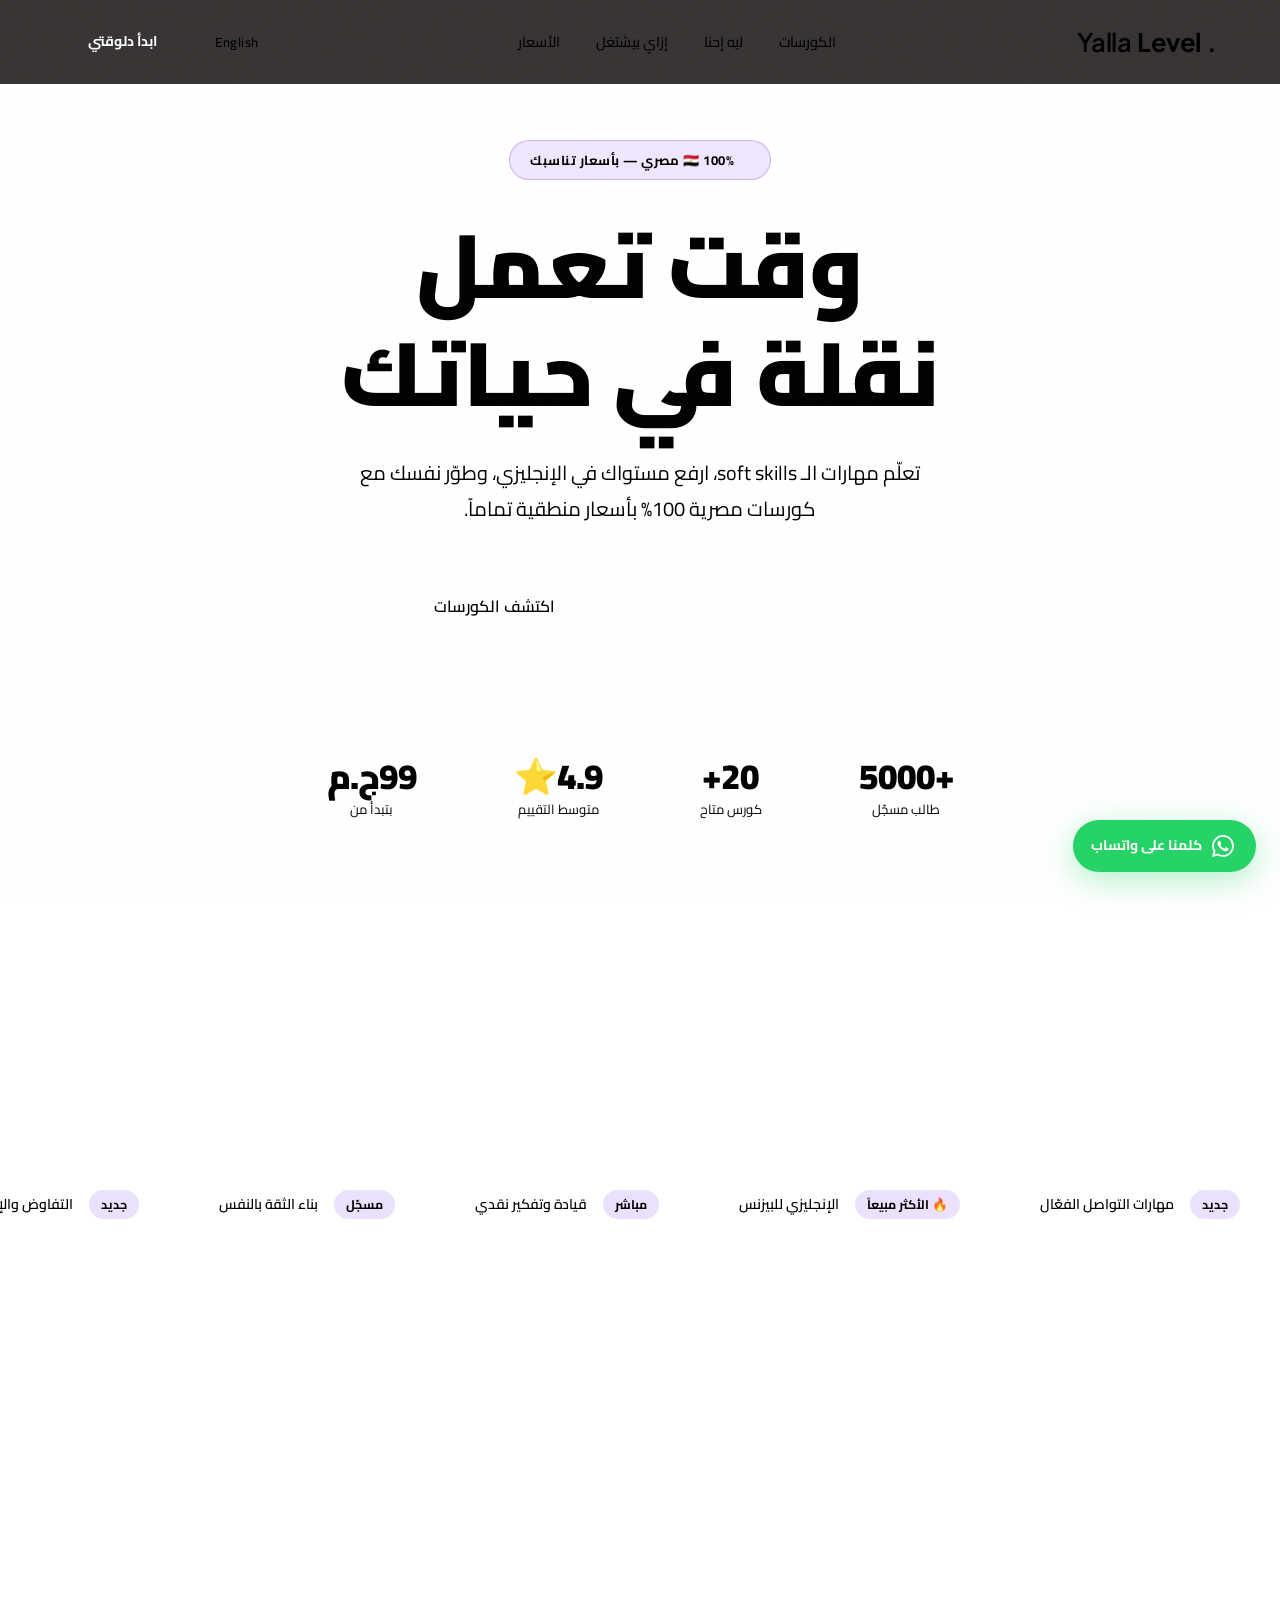
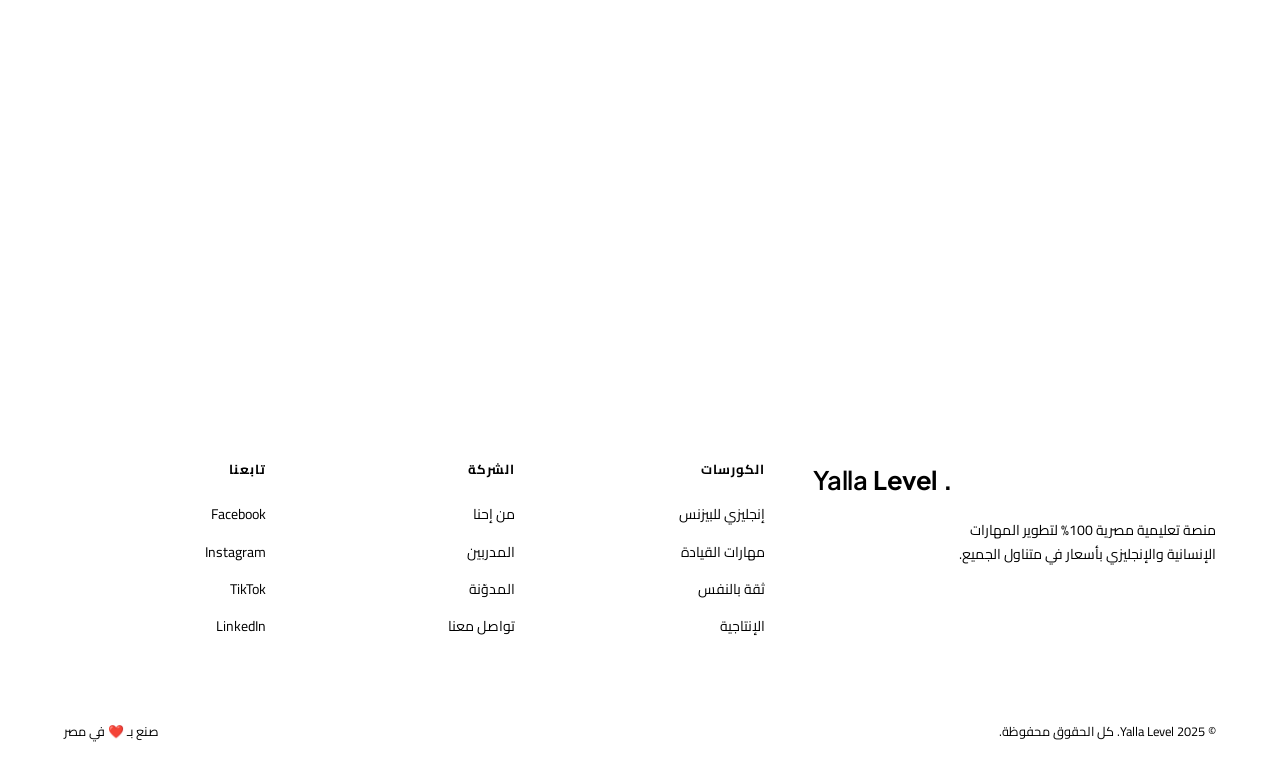
==== commit fdce2955: "Update index.html" ====
--- a/index.html
+++ b/index.html
@@ -744,156 +744,7 @@
   </div>
 </footer>
 
-<script>
-  // ─── LANGUAGE TOGGLE ───
-  function toggleLang() {
-    const body = document.getElementById('body');
-    const btn = document.getElementById('lang-btn');
-    const isAr = body.classList.contains('ar');
-
-    if (isAr) {
-      body.classList.remove('ar');
-      body.classList.add('en');
-      body.setAttribute('lang', 'en');
-      body.setAttribute('dir', 'ltr');
-      btn.textContent = 'عربي';
-    } else {
-      body.classList.remove('en');
-      body.classList.add('ar');
-      body.setAttribute('lang', 'ar');
-      body.setAttribute('dir', 'rtl');
-      btn.textContent = 'English';
-    }
-  }
-
-  // ─── SCROLL REVEAL ───
-  const observer = new IntersectionObserver((entries) => {
-    entries.forEach(e => {
-      if (e.isIntersecting) {
-        e.target.classList.add('visible');
-        observer.unobserve(e.target);
-      }
-    });
-  }, { threshold: 0.1, rootMargin: '0px 0px -40px 0px' });
-
-  document.querySelectorAll('.reveal').forEach(el => observer.observe(el));
-
-  // ─── COUNTER ANIMATION ───
-  function animateCounters() {
-    document.querySelectorAll('.stat-num span').forEach(el => {
-      const target = parseInt(el.textContent);
-      if (isNaN(target)) return;
-      let start = 0;
-      const duration = 1500;
-      const step = target / (duration / 16);
-      const counter = setInterval(() => {
-        start += step;
-        if (start >= target) {
-          el.textContent = target.toLocaleString();
-          clearInterval(counter);
-        } else {
-          el.textContent = Math.floor(start).toLocaleString();
-        }
-      }, 16);
-    });
-  }
-
-  const heroObserver = new IntersectionObserver((entries) => {
-    if (entries[0].isIntersecting) {
-      setTimeout(animateCounters, 600);
-      heroObserver.disconnect();
-    }
-  });
-  heroObserver.observe(document.querySelector('.hero-stats'));
-
-  // ─── PHONE CAPTURE ───
-  function submitPhone() {
-    const input = document.getElementById('phone-input');
-    const btn = document.querySelector('.capture-btn');
-    const body = document.getElementById('body');
-    const isAr = body.classList.contains('ar');
-
-    let phone = input.value.replace(/\D/g, '');
-
-    // Validate Egyptian mobile number
-    if (phone.length < 10 || phone.length > 11) {
-      input.style.borderColor = 'var(--primary)';
-      input.focus();
-      input.placeholder = isAr ? 'رقم غلط — حاول تاني' : 'Invalid number — try again';
-      setTimeout(() => {
-        input.placeholder = '1X XXXX XXXX';
-        input.style.borderColor = '';
-      }, 2000);
-      return;
-    }
-
-    // Remove leading 0 if present, prepend country code
-    if (phone.startsWith('0')) phone = phone.slice(1);
-    const fullNumber = '2' + phone; // Egypt: 20 + number without leading 0
-
-    const msg = isAr
-      ? 'السلام%20عليكم،%20عايز%20أجرّب%20الدرس%20المجاني%20على%20Yalla%20Level'
-      : 'Hi%2C%20I%20want%20to%20try%20the%20free%20lesson%20on%20Yalla%20Level';
-
-    // Show loading state
-    btn.classList.add('loading');
-    btn.innerHTML = isAr ? 'جاري الإرسال...' : 'Sending...';
-
-    setTimeout(() => {
-      btn.classList.remove('loading');
-      btn.classList.add('success');
-      btn.innerHTML = isAr ? '✓ تم! هنتواصل معاك دلوقتي' : '✓ Done! We\'ll reach out now';
-      input.value = '';
-
-      // Open WhatsApp with their number pre-filled as context
-      window.open(`https://wa.me/201554265712?text=${msg}%20-%20رقمي%3A%20%2B${fullNumber}`, '_blank');
-
-      setTimeout(() => {
-        btn.classList.remove('success');
-        btn.innerHTML = isAr
-          ? '<span data-ar>ابدأ مجاناً ⚡</span>'
-          : '<span data-en>Start Free ⚡</span>';
-      }, 4000);
-    }, 800);
-  }
-
-  // Allow Enter key on phone input
-  document.getElementById('phone-input').addEventListener('keydown', function(e) {
-    if (e.key === 'Enter') submitPhone();
-  });
-
-  // Numbers only input
-  document.getElementById('phone-input').addEventListener('input', function() {
-    this.value = this.value.replace(/\D/g, '');
-  });
-  function openMobileNav() {
-    document.getElementById('mobile-nav').classList.add('open');
-    document.body.style.overflow = 'hidden';
-  }
-  function closeMobileNav() {
-    document.getElementById('mobile-nav').classList.remove('open');
-    document.body.style.overflow = '';
-  }
-  // Close on backdrop click
-  document.getElementById('mobile-nav').addEventListener('click', function(e) {
-    if (e.target === this) closeMobileNav();
-  });
-  // Close on ESC
-  document.addEventListener('keydown', e => {
-    if (e.key === 'Escape') closeMobileNav();
-  });
-
-  // ─── NAVBAR SHRINK — mobile-aware ───
-  window.addEventListener('scroll', () => {
-    const nav = document.querySelector('nav');
-    const isMobile = window.innerWidth <= 768;
-    if (window.scrollY > 50) {
-      nav.style.padding = isMobile ? '10px 4%' : '12px 5%';
-    } else {
-      nav.style.padding = isMobile ? '14px 4%' : '20px 5%';
-    }
-  });
-</script>
+<script src="js/main.js"></script>
 
 <!-- ─── WHATSAPP FLOATING BUTTON ─── -->
 <a href="https://wa.me/201000000000?text=السلام%20عليكم،%20عايز%20أعرف%20أكتر%20عن%20كورسات%20Yalla%20Level" target="_blank" class="wa-float" id="wa-float">
--- a/css/styles.css
+++ b/css/styles.css
@@ -0,0 +1,1529 @@
+<style>
+  :root {
+    --primary: #7C3AED;
+    --primary-dark: #6D28D9;
+    --primary-light: #A78BFA;
+    --accent: #F59E0B;
+    --accent-dark: #D97706;
+    --teal: #06B6D4;
+    --dark: #1C1917;
+    --dark2: #231F1D;
+    --dark3: #2C2825;
+    --surface: #242020;
+    --surface2: #2E2A27;
+    --text: #FAFAF9;
+    --text-muted: #A8A29E;
+    --text-dim: #78716C;
+    --border: rgba(255,255,255,0.08);
+    --radius: 16px;
+    --radius-sm: 10px;
+    --radius-lg: 24px;
+    font-size: 16px;
+  }
+
+  * { margin: 0; padding: 0; box-sizing: border-box; }
+
+  html { scroll-behavior: smooth; }
+
+  body {
+    background: var(--dark);
+    color: var(--text);
+    font-family: 'Cairo', sans-serif;
+    overflow-x: hidden;
+    line-height: 1.7;
+  }
+
+  body.en {
+    font-family: 'Plus Jakarta Sans', sans-serif;
+    direction: ltr;
+  }
+  body.ar {
+    font-family: 'Cairo', sans-serif;
+    direction: rtl;
+  }
+
+  /* ─── NOISE TEXTURE ─── */
+  body::before {
+    content: '';
+    position: fixed;
+    inset: 0;
+    background-image: url("data:image/svg+xml,%3Csvg viewBox='0 0 256 256' xmlns='http://www.w3.org/2000/svg'%3E%3Cfilter id='noise'%3E%3CfeTurbulence type='fractalNoise' baseFrequency='0.9' numOctaves='4' stitchTiles='stitch'/%3E%3C/filter%3E%3Crect width='100%25' height='100%25' filter='url(%23noise)' opacity='0.04'/%3E%3C/svg%3E");
+    pointer-events: none;
+    z-index: 1000;
+    opacity: 0.4;
+  }
+
+  /* ─── SCROLLBAR ─── */
+  ::-webkit-scrollbar { width: 6px; }
+  ::-webkit-scrollbar-track { background: var(--dark); }
+  ::-webkit-scrollbar-thumb { background: var(--primary); border-radius: 3px; }
+
+  /* ─── NAVBAR ─── */
+  nav {
+    position: fixed;
+    top: 0; left: 0; right: 0;
+    z-index: 900;
+    padding: 20px 5%;
+    display: flex;
+    align-items: center;
+    justify-content: space-between;
+    background: rgba(28,25,23,0.88);
+    backdrop-filter: blur(20px);
+    border-bottom: 1px solid var(--border);
+    transition: all 0.3s;
+  }
+
+  .logo {
+    font-family: 'ClashDisplay', 'Plus Jakarta Sans', sans-serif;
+    font-size: 1.6rem;
+    font-weight: 700;
+    color: var(--text);
+    text-decoration: none;
+    letter-spacing: -0.5px;
+    display: flex;
+    align-items: center;
+    gap: 6px;
+    direction: ltr;
+    unicode-bidi: embed;
+  }
+  .logo .yalla { color: var(--text); font-weight: 600; }
+  .logo .level { color: var(--primary); font-weight: 700; }
+  .logo .dot { color: var(--accent); }
+
+  .nav-links {
+    display: flex;
+    align-items: center;
+    gap: 36px;
+    list-style: none;
+  }
+  .nav-links a {
+    color: var(--text-muted);
+    text-decoration: none;
+    font-size: 0.9rem;
+    font-weight: 500;
+    transition: color 0.2s;
+  }
+  .nav-links a:hover { color: var(--text); }
+
+  .nav-right {
+    display: flex;
+    align-items: center;
+    gap: 16px;
+  }
+
+  .lang-toggle {
+    background: var(--surface);
+    border: 1px solid var(--border);
+    color: var(--text-muted);
+    padding: 8px 18px;
+    border-radius: 100px;
+    font-size: 0.82rem;
+    font-weight: 600;
+    cursor: pointer;
+    transition: all 0.2s;
+    font-family: inherit;
+    letter-spacing: 0.5px;
+  }
+  .lang-toggle:hover {
+    border-color: var(--primary);
+    color: var(--primary-light);
+  }
+
+  .btn-nav {
+    background: var(--primary);
+    color: white;
+    padding: 10px 24px;
+    border-radius: 100px;
+    font-size: 0.88rem;
+    font-weight: 700;
+    cursor: pointer;
+    border: none;
+    transition: all 0.2s;
+    font-family: inherit;
+    text-decoration: none;
+    display: inline-block;
+  }
+  .btn-nav:hover {
+    background: var(--primary-dark);
+    transform: translateY(-1px);
+  }
+
+  /* ─── HERO ─── */
+  .hero {
+    min-height: 100vh;
+    display: flex;
+    flex-direction: column;
+    align-items: center;
+    justify-content: center;
+    text-align: center;
+    padding: 140px 5% 80px;
+    position: relative;
+    overflow: hidden;
+  }
+
+  .hero-bg {
+    position: absolute;
+    inset: 0;
+    z-index: 0;
+  }
+
+  .orb {
+    position: absolute;
+    border-radius: 50%;
+    filter: blur(80px);
+    opacity: 0.15;
+    animation: float 8s ease-in-out infinite;
+  }
+  .orb-1 { width: 600px; height: 600px; background: var(--primary); top: -200px; left: -150px; animation-delay: 0s; }
+  .orb-2 { width: 400px; height: 400px; background: var(--accent); top: 50%; right: -100px; animation-delay: -3s; }
+  .orb-3 { width: 300px; height: 300px; background: var(--teal); bottom: -100px; left: 30%; animation-delay: -5s; }
+
+  @keyframes float {
+    0%, 100% { transform: translate(0, 0) scale(1); }
+    33% { transform: translate(30px, -20px) scale(1.05); }
+    66% { transform: translate(-20px, 10px) scale(0.97); }
+  }
+
+  .grid-bg {
+    position: absolute;
+    inset: 0;
+    background-image:
+      linear-gradient(rgba(255,255,255,0.03) 1px, transparent 1px),
+      linear-gradient(90deg, rgba(255,255,255,0.03) 1px, transparent 1px);
+    background-size: 60px 60px;
+  }
+
+  .hero-content { position: relative; z-index: 2; max-width: 900px; }
+
+  .hero-badge {
+    display: inline-flex;
+    align-items: center;
+    gap: 8px;
+    background: rgba(124,58,237,0.12);
+    border: 1px solid rgba(124,58,237,0.3);
+    color: var(--primary-light);
+    padding: 8px 20px;
+    border-radius: 100px;
+    font-size: 0.82rem;
+    font-weight: 700;
+    margin-bottom: 32px;
+    animation: fadeUp 0.6s ease both;
+    letter-spacing: 0.5px;
+  }
+  .hero-badge::before {
+    content: '';
+    width: 8px; height: 8px;
+    background: var(--primary);
+    border-radius: 50%;
+    animation: pulse 1.5s ease-in-out infinite;
+  }
+  @keyframes pulse {
+    0%,100% { opacity: 1; transform: scale(1); }
+    50% { opacity: 0.5; transform: scale(1.3); }
+  }
+
+  h1 {
+    font-size: clamp(3rem, 7vw, 6rem);
+    font-weight: 900;
+    line-height: 1.05;
+    letter-spacing: -2px;
+    margin-bottom: 28px;
+    animation: fadeUp 0.6s 0.1s ease both;
+  }
+  .ar h1 { letter-spacing: 0; line-height: 1.2; }
+
+  h1 .highlight {
+    color: var(--primary);
+    position: relative;
+    display: inline-block;
+  }
+  h1 .highlight::after {
+    content: '';
+    position: absolute;
+    bottom: 4px; left: 0; right: 0;
+    height: 4px;
+    background: var(--accent);
+    border-radius: 2px;
+    transform: scaleX(0);
+    transform-origin: left;
+    animation: underline 0.8s 0.8s ease forwards;
+  }
+  .ar h1 .highlight::after { transform-origin: right; }
+  @keyframes underline { to { transform: scaleX(1); } }
+
+  .hero-sub {
+    font-size: clamp(1rem, 2.5vw, 1.25rem);
+    color: var(--text-muted);
+    max-width: 620px;
+    margin: 0 auto 48px;
+    font-weight: 400;
+    line-height: 1.8;
+    animation: fadeUp 0.6s 0.2s ease both;
+  }
+
+  .hero-cta {
+    display: flex;
+    align-items: center;
+    justify-content: center;
+    gap: 16px;
+    flex-wrap: wrap;
+    animation: fadeUp 0.6s 0.3s ease both;
+  }
+
+  .btn-primary {
+    background: var(--primary);
+    color: white;
+    padding: 18px 40px;
+    border-radius: 100px;
+    font-size: 1rem;
+    font-weight: 700;
+    border: none;
+    cursor: pointer;
+    font-family: inherit;
+    transition: all 0.25s;
+    text-decoration: none;
+    display: inline-flex;
+    align-items: center;
+    gap: 10px;
+    position: relative;
+    overflow: hidden;
+  }
+  .btn-primary::after {
+    content: '';
+    position: absolute;
+    inset: 0;
+    background: white;
+    opacity: 0;
+    transition: opacity 0.2s;
+  }
+  .btn-primary:hover { transform: translateY(-3px); box-shadow: 0 16px 40px rgba(124,58,237,0.4); }
+  .btn-primary:hover::after { opacity: 0.1; }
+
+  .btn-secondary {
+    background: transparent;
+    color: var(--text);
+    padding: 18px 40px;
+    border-radius: 100px;
+    font-size: 1rem;
+    font-weight: 600;
+    border: 1.5px solid var(--border);
+    cursor: pointer;
+    font-family: inherit;
+    transition: all 0.25s;
+    text-decoration: none;
+    display: inline-flex;
+    align-items: center;
+    gap: 10px;
+  }
+  .btn-secondary:hover {
+    border-color: rgba(255,255,255,0.3);
+    background: rgba(255,255,255,0.05);
+    transform: translateY(-3px);
+  }
+
+  .arrow-icon {
+    width: 20px; height: 20px;
+    transition: transform 0.2s;
+  }
+  .btn-primary:hover .arrow-icon { transform: translateX(4px); }
+  .ar .btn-primary:hover .arrow-icon { transform: translateX(-4px); }
+
+  .hero-stats {
+    display: flex;
+    align-items: center;
+    justify-content: center;
+    gap: 48px;
+    margin-top: 72px;
+    padding-top: 48px;
+    border-top: 1px solid var(--border);
+    animation: fadeUp 0.6s 0.4s ease both;
+    flex-wrap: wrap;
+  }
+
+  .stat { text-align: center; }
+  .stat-num {
+    font-size: 2.2rem;
+    font-weight: 900;
+    color: var(--text);
+    letter-spacing: -1px;
+    line-height: 1;
+  }
+  .stat-num span { color: var(--accent); }
+  .stat-label {
+    font-size: 0.82rem;
+    color: var(--text-muted);
+    margin-top: 4px;
+  }
+
+  .stat-divider {
+    width: 1px;
+    height: 40px;
+    background: var(--border);
+  }
+
+  @keyframes fadeUp {
+    from { opacity: 0; transform: translateY(24px); }
+    to { opacity: 1; transform: translateY(0); }
+  }
+
+  /* ─── MARQUEE ─── */
+  .marquee-section {
+    padding: 0;
+    overflow: hidden;
+    border-top: 1px solid var(--border);
+    border-bottom: 1px solid var(--border);
+    background: var(--surface);
+  }
+  .marquee-track {
+    display: flex;
+    gap: 0;
+    animation: marquee 20s linear infinite;
+    width: max-content;
+  }
+  .ar .marquee-track { animation: marquee-rtl 20s linear infinite; }
+
+  .marquee-item {
+    padding: 18px 40px;
+    display: flex;
+    align-items: center;
+    gap: 16px;
+    white-space: nowrap;
+    font-size: 0.88rem;
+    font-weight: 600;
+    color: var(--text-muted);
+    border-right: 1px solid var(--border);
+  }
+  .marquee-item .tag {
+    background: rgba(124,58,237,0.15);
+    color: var(--primary-light);
+    padding: 4px 12px;
+    border-radius: 100px;
+    font-size: 0.78rem;
+    font-weight: 700;
+  }
+  @keyframes marquee { to { transform: translateX(-50%); } }
+  @keyframes marquee-rtl { to { transform: translateX(50%); } }
+
+  /* ─── SECTIONS ─── */
+  section { padding: 100px 5%; }
+
+  .section-tag {
+    display: inline-flex;
+    align-items: center;
+    gap: 8px;
+    background: rgba(124,58,237,0.1);
+    border: 1px solid rgba(124,58,237,0.25);
+    color: var(--primary-light);
+    padding: 6px 16px;
+    border-radius: 100px;
+    font-size: 0.78rem;
+    font-weight: 700;
+    letter-spacing: 1px;
+    text-transform: uppercase;
+    margin-bottom: 20px;
+  }
+
+  .section-title {
+    font-size: clamp(2rem, 4vw, 3rem);
+    font-weight: 900;
+    line-height: 1.15;
+    letter-spacing: -1px;
+    margin-bottom: 16px;
+  }
+  .ar .section-title { letter-spacing: 0; }
+  .section-sub {
+    font-size: 1rem;
+    color: var(--text-muted);
+    max-width: 520px;
+    line-height: 1.8;
+  }
+
+  /* ─── WHY US ─── */
+  .why-grid {
+    display: grid;
+    grid-template-columns: repeat(auto-fit, minmax(280px, 1fr));
+    gap: 20px;
+    margin-top: 60px;
+  }
+
+  .why-card {
+    background: var(--surface);
+    border: 1px solid var(--border);
+    border-radius: var(--radius-lg);
+    padding: 36px 32px;
+    position: relative;
+    overflow: hidden;
+    transition: all 0.3s;
+    cursor: default;
+  }
+  .why-card::before {
+    content: '';
+    position: absolute;
+    top: 0; left: 0; right: 0;
+    height: 3px;
+    background: linear-gradient(90deg, var(--primary), var(--accent));
+    transform: scaleX(0);
+    transform-origin: left;
+    transition: transform 0.3s;
+  }
+  .ar .why-card::before { transform-origin: right; }
+  .why-card:hover {
+    border-color: rgba(124,58,237,0.35);
+    transform: translateY(-4px);
+    background: var(--surface2);
+  }
+  .why-card:hover::before { transform: scaleX(1); }
+
+  .why-icon {
+    width: 56px; height: 56px;
+    background: rgba(124,58,237,0.12);
+    border-radius: 14px;
+    display: flex;
+    align-items: center;
+    justify-content: center;
+    font-size: 1.6rem;
+    margin-bottom: 24px;
+  }
+
+  .why-card h3 {
+    font-size: 1.15rem;
+    font-weight: 700;
+    margin-bottom: 10px;
+  }
+  .why-card p {
+    font-size: 0.9rem;
+    color: var(--text-muted);
+    line-height: 1.75;
+  }
+
+  /* ─── COURSES ─── */
+  .courses-section { background: var(--surface); }
+
+  .courses-header {
+    display: flex;
+    align-items: flex-end;
+    justify-content: space-between;
+    gap: 24px;
+    margin-bottom: 48px;
+    flex-wrap: wrap;
+  }
+
+  .courses-grid {
+    display: grid;
+    grid-template-columns: repeat(auto-fill, minmax(300px, 1fr));
+    gap: 20px;
+  }
+
+  .course-card {
+    background: var(--dark2);
+    border: 1px solid var(--border);
+    border-radius: var(--radius-lg);
+    overflow: hidden;
+    transition: all 0.3s;
+    cursor: pointer;
+    text-decoration: none;
+    color: inherit;
+    display: block;
+  }
+  .course-card:hover {
+    border-color: rgba(124,58,237,0.4);
+    transform: translateY(-5px);
+    box-shadow: 0 20px 60px rgba(0,0,0,0.4);
+  }
+
+  .course-thumb {
+    height: 180px;
+    position: relative;
+    overflow: hidden;
+    display: flex;
+    align-items: center;
+    justify-content: center;
+    font-size: 3.5rem;
+  }
+
+  .course-thumb-1 { background: linear-gradient(135deg, #1a0f2e, #2d1b69); }
+  .course-thumb-2 { background: linear-gradient(135deg, #1a1200, #3d2c00); }
+  .course-thumb-3 { background: linear-gradient(135deg, #0a1a1f, #0c3040); }
+  .course-thumb-4 { background: linear-gradient(135deg, #1a0f2e, #4c1d95); }
+  .course-thumb-5 { background: linear-gradient(135deg, #1a1200, #92400e); }
+  .course-thumb-6 { background: linear-gradient(135deg, #0a1a1f, #164e63); }
+
+  .course-badge {
+    position: absolute;
+    top: 14px;
+    background: var(--accent);
+    color: #1C1917;
+    padding: 4px 14px;
+    border-radius: 100px;
+    font-size: 0.72rem;
+    font-weight: 700;
+    letter-spacing: 0.5px;
+  }
+  .ar .course-badge { right: 14px; }
+  .en .course-badge { left: 14px; }
+
+  .course-body { padding: 24px; }
+  .course-cat {
+    font-size: 0.75rem;
+    color: var(--primary-light);
+    font-weight: 700;
+    letter-spacing: 1px;
+    text-transform: uppercase;
+    margin-bottom: 8px;
+  }
+  .course-card h3 {
+    font-size: 1.05rem;
+    font-weight: 700;
+    margin-bottom: 10px;
+    line-height: 1.4;
+  }
+  .course-card p {
+    font-size: 0.85rem;
+    color: var(--text-muted);
+    margin-bottom: 20px;
+    line-height: 1.65;
+  }
+
+  .course-meta {
+    display: flex;
+    align-items: center;
+    justify-content: space-between;
+    padding-top: 16px;
+    border-top: 1px solid var(--border);
+  }
+  .course-info {
+    display: flex;
+    align-items: center;
+    gap: 12px;
+    font-size: 0.78rem;
+    color: var(--text-dim);
+  }
+  .course-price {
+    font-size: 1.1rem;
+    font-weight: 800;
+    color: var(--accent);
+  }
+  .course-price del {
+    font-size: 0.75rem;
+    font-weight: 400;
+    color: var(--text-dim);
+    margin-inline-start: 4px;
+  }
+
+  /* ─── HOW IT WORKS ─── */
+  .steps-container {
+    display: grid;
+    grid-template-columns: repeat(auto-fit, minmax(220px, 1fr));
+    gap: 0;
+    margin-top: 60px;
+    position: relative;
+  }
+
+  .step {
+    padding: 40px 32px;
+    position: relative;
+    text-align: center;
+  }
+  .step:not(:last-child)::after {
+    content: '';
+    position: absolute;
+    top: 60px;
+    width: 60%;
+    height: 1px;
+    background: linear-gradient(90deg, var(--primary), transparent);
+    z-index: 0;
+  }
+  .en .step:not(:last-child)::after { right: -30%; }
+  .ar .step:not(:last-child)::after { left: -30%; transform: scaleX(-1); }
+
+  .step-num {
+    width: 52px; height: 52px;
+    background: var(--primary);
+    color: white;
+    border-radius: 14px;
+    display: flex;
+    align-items: center;
+    justify-content: center;
+    font-size: 1.2rem;
+    font-weight: 900;
+    margin: 0 auto 24px;
+    position: relative;
+    z-index: 1;
+    box-shadow: 0 8px 24px rgba(124,58,237,0.35);
+  }
+
+  .step h3 {
+    font-size: 1.05rem;
+    font-weight: 700;
+    margin-bottom: 10px;
+  }
+  .step p {
+    font-size: 0.88rem;
+    color: var(--text-muted);
+    line-height: 1.7;
+  }
+
+  /* ─── TESTIMONIALS ─── */
+  .testi-section { background: var(--dark); }
+
+  .testi-grid {
+    display: grid;
+    grid-template-columns: repeat(auto-fill, minmax(320px, 1fr));
+    gap: 20px;
+    margin-top: 60px;
+  }
+
+  .testi-card {
+    background: var(--surface);
+    border: 1px solid var(--border);
+    border-radius: var(--radius-lg);
+    padding: 32px 28px;
+    transition: border-color 0.3s;
+    position: relative;
+  }
+  .testi-card:hover { border-color: rgba(124,58,237,0.3); }
+
+  .testi-quote {
+    font-size: 2.5rem;
+    color: var(--primary);
+    line-height: 1;
+    margin-bottom: 16px;
+    font-family: Georgia, serif;
+  }
+
+  .testi-text {
+    font-size: 0.92rem;
+    color: var(--text-muted);
+    line-height: 1.8;
+    margin-bottom: 24px;
+  }
+
+  .testi-author {
+    display: flex;
+    align-items: center;
+    gap: 12px;
+  }
+  .testi-avatar {
+    width: 44px; height: 44px;
+    border-radius: 50%;
+    background: var(--primary);
+    display: flex;
+    align-items: center;
+    justify-content: center;
+    font-weight: 700;
+    font-size: 0.9rem;
+    flex-shrink: 0;
+  }
+  .testi-name {
+    font-size: 0.9rem;
+    font-weight: 700;
+  }
+  .testi-role {
+    font-size: 0.78rem;
+    color: var(--text-dim);
+    margin-top: 2px;
+  }
+
+  .stars {
+    color: var(--accent);
+    font-size: 0.85rem;
+    letter-spacing: 2px;
+    margin-bottom: 14px;
+  }
+
+  /* ─── PRICING ─── */
+  .pricing-grid {
+    display: grid;
+    grid-template-columns: repeat(auto-fit, minmax(300px, 1fr));
+    gap: 20px;
+    margin-top: 60px;
+    max-width: 960px;
+    margin-left: auto;
+    margin-right: auto;
+  }
+
+  .price-card {
+    background: var(--surface);
+    border: 1px solid var(--border);
+    border-radius: var(--radius-lg);
+    padding: 40px 36px;
+    position: relative;
+    transition: all 0.3s;
+  }
+  .price-card.featured {
+    border-color: var(--primary);
+    background: linear-gradient(160deg, rgba(124,58,237,0.1), var(--surface));
+  }
+
+  .featured-tag {
+    position: absolute;
+    top: -14px;
+    left: 50%;
+    transform: translateX(-50%);
+    background: var(--primary);
+    color: white;
+    padding: 6px 20px;
+    border-radius: 100px;
+    font-size: 0.75rem;
+    font-weight: 700;
+    letter-spacing: 0.5px;
+    white-space: nowrap;
+  }
+
+  .price-plan {
+    font-size: 0.82rem;
+    font-weight: 700;
+    color: var(--text-muted);
+    letter-spacing: 1.5px;
+    text-transform: uppercase;
+    margin-bottom: 12px;
+  }
+
+  .price-amount {
+    display: flex;
+    align-items: baseline;
+    gap: 4px;
+    margin-bottom: 8px;
+  }
+  .price-currency {
+    font-size: 1.3rem;
+    font-weight: 700;
+    color: var(--text-muted);
+  }
+  .price-num {
+    font-size: 3.5rem;
+    font-weight: 900;
+    letter-spacing: -2px;
+    line-height: 1;
+  }
+  .price-period {
+    font-size: 0.88rem;
+    color: var(--text-dim);
+  }
+
+  .price-desc {
+    font-size: 0.88rem;
+    color: var(--text-muted);
+    margin-bottom: 32px;
+    line-height: 1.65;
+  }
+
+  .price-features {
+    list-style: none;
+    margin-bottom: 36px;
+  }
+  .price-features li {
+    display: flex;
+    align-items: center;
+    gap: 10px;
+    font-size: 0.88rem;
+    padding: 9px 0;
+    border-bottom: 1px solid var(--border);
+    color: var(--text-muted);
+  }
+  .price-features li:last-child { border-bottom: none; }
+  .price-features li::before {
+    content: '✓';
+    color: var(--accent);
+    font-weight: 700;
+    font-size: 0.9rem;
+    flex-shrink: 0;
+  }
+
+  .btn-price {
+    width: 100%;
+    padding: 16px;
+    border-radius: 100px;
+    font-size: 0.95rem;
+    font-weight: 700;
+    cursor: pointer;
+    font-family: inherit;
+    transition: all 0.25s;
+    border: none;
+    display: block;
+    text-align: center;
+    text-decoration: none;
+  }
+  .btn-price-outline {
+    background: transparent;
+    border: 1.5px solid var(--border);
+    color: var(--text);
+  }
+  .btn-price-outline:hover {
+    border-color: rgba(255,255,255,0.3);
+    background: rgba(255,255,255,0.05);
+  }
+
+  /* ─── WEEKLY PRICE FRAMING ─── */
+  .price-weekly-label {
+    font-size: 0.78rem;
+    color: var(--text-dim);
+    font-weight: 600;
+    text-transform: uppercase;
+    letter-spacing: 0.5px;
+    margin-bottom: 6px;
+  }
+  .price-amount {
+    display: flex;
+    align-items: center;
+    gap: 10px;
+    margin-bottom: 8px;
+  }
+  .price-amount-right {
+    display: flex;
+    flex-direction: column;
+    gap: 2px;
+  }
+  .price-currency {
+    font-size: 0.85rem;
+    font-weight: 600;
+    color: var(--text-muted);
+    line-height: 1.3;
+  }
+  .price-total {
+    font-size: 0.75rem;
+    color: var(--text-dim);
+    line-height: 1.3;
+  }
+
+  /* ─── GUARANTEE BADGE ─── */
+  .guarantee-badge {
+    display: flex;
+    align-items: center;
+    gap: 8px;
+    background: rgba(6,182,212,0.08);
+    border: 1px solid rgba(6,182,212,0.2);
+    border-radius: var(--radius-sm);
+    padding: 10px 14px;
+    margin-bottom: 24px;
+    font-size: 0.8rem;
+    color: #67E8F9;
+    line-height: 1.5;
+  }
+  .guarantee-badge-featured {
+    background: rgba(245,158,11,0.08);
+    border-color: rgba(245,158,11,0.25);
+    color: #FCD34D;
+  }
+  .guarantee-icon { font-size: 1rem; flex-shrink: 0; }
+
+  /* ─── PAYMENT METHODS ─── */
+  .payment-methods {
+    margin-top: 56px;
+    text-align: center;
+    padding-top: 40px;
+    border-top: 1px solid var(--border);
+  }
+  .payment-label {
+    font-size: 0.85rem;
+    color: var(--text-dim);
+    margin-bottom: 20px;
+    font-weight: 500;
+  }
+  .payment-icons {
+    display: flex;
+    align-items: center;
+    justify-content: center;
+    gap: 10px;
+    flex-wrap: wrap;
+  }
+  .pay-pill {
+    display: flex;
+    align-items: center;
+    gap: 7px;
+    background: var(--dark2);
+    border: 1px solid var(--border);
+    border-radius: 100px;
+    padding: 8px 16px;
+    font-size: 0.8rem;
+    font-weight: 600;
+    color: var(--text-muted);
+    white-space: nowrap;
+    transition: border-color 0.2s;
+  }
+  .pay-pill:hover { border-color: rgba(255,255,255,0.2); }
+  .pay-dot {
+    width: 8px; height: 8px;
+    border-radius: 50%;
+    flex-shrink: 0;
+  }
+
+  /* ─── FEATURED COURSE CARD ─── */
+  .course-card-featured {
+    border-color: rgba(124,58,237,0.3);
+    cursor: default;
+    text-decoration: none;
+    color: inherit;
+    display: block;
+  }
+  .course-card-featured:hover {
+    border-color: rgba(124,58,237,0.5);
+    transform: translateY(-5px);
+    box-shadow: 0 20px 60px rgba(124,58,237,0.15);
+  }
+
+  /* ─── FREE LESSON STRIP ─── */
+  .free-lesson-strip {
+    display: flex;
+    align-items: center;
+    gap: 10px;
+    background: rgba(124,58,237,0.1);
+    border: 1px solid rgba(124,58,237,0.25);
+    border-radius: var(--radius-sm);
+    padding: 12px 14px;
+    margin-bottom: 16px;
+  }
+  .free-lesson-icon { font-size: 1.2rem; flex-shrink: 0; }
+  .free-lesson-title {
+    font-size: 0.82rem;
+    font-weight: 700;
+    color: var(--primary-light);
+    line-height: 1.3;
+  }
+  .free-lesson-sub {
+    font-size: 0.73rem;
+    color: var(--text-dim);
+    margin-top: 2px;
+    line-height: 1.3;
+  }
+  .free-lesson-btn {
+    margin-inline-start: auto;
+    background: var(--primary);
+    color: white;
+    padding: 7px 14px;
+    border-radius: 100px;
+    font-size: 0.78rem;
+    font-weight: 700;
+    text-decoration: none;
+    white-space: nowrap;
+    flex-shrink: 0;
+    transition: all 0.2s;
+    font-family: inherit;
+  }
+  .free-lesson-btn:hover {
+    background: var(--primary-dark);
+    transform: translateY(-1px);
+  }
+  .btn-price-solid {
+    background: var(--primary);
+    color: white;
+  }
+  .btn-price-solid:hover {
+    background: var(--primary-dark);
+    box-shadow: 0 10px 30px rgba(124,58,237,0.4);
+  }
+
+  /* ─── CTA BANNER ─── */
+  .cta-banner {
+    margin: 0 5%;
+    background: linear-gradient(135deg, #5B21B6 0%, #7C3AED 45%, #F59E0B 100%);
+    border-radius: var(--radius-lg);
+    padding: 80px 60px;
+    text-align: center;
+    position: relative;
+    overflow: hidden;
+  }
+
+  .cta-banner::before {
+    content: 'يلا ليفل';
+    position: absolute;
+    font-size: 12rem;
+    font-weight: 900;
+    color: rgba(255,255,255,0.06);
+    top: 50%;
+    left: 50%;
+    transform: translate(-50%, -50%);
+    white-space: nowrap;
+    pointer-events: none;
+    font-family: 'Cairo', sans-serif;
+  }
+
+  .cta-banner h2 {
+    font-size: clamp(1.8rem, 4vw, 2.8rem);
+    font-weight: 900;
+    color: white;
+    margin-bottom: 16px;
+    letter-spacing: -1px;
+    position: relative;
+    z-index: 1;
+  }
+  .ar .cta-banner h2 { letter-spacing: 0; }
+  .cta-banner p {
+    color: rgba(255,255,255,0.85);
+    margin-bottom: 40px;
+    font-size: 1rem;
+    position: relative;
+    z-index: 1;
+  }
+  .cta-banner .btn-white {
+    background: white;
+    color: var(--primary-dark);
+    padding: 18px 48px;
+    border-radius: 100px;
+    font-size: 1rem;
+    font-weight: 800;
+    border: none;
+    cursor: pointer;
+    font-family: inherit;
+    transition: all 0.25s;
+    display: inline-block;
+    text-decoration: none;
+    position: relative;
+    z-index: 1;
+  }
+  .cta-banner .btn-white:hover {
+    transform: translateY(-3px);
+    box-shadow: 0 16px 40px rgba(0,0,0,0.25);
+  }
+
+  /* ─── FOOTER ─── */
+  footer {
+    background: var(--dark);
+    border-top: 1px solid var(--border);
+    padding: 60px 5% 30px;
+  }
+
+  .footer-grid {
+    display: grid;
+    grid-template-columns: 2fr 1fr 1fr 1fr;
+    gap: 48px;
+    margin-bottom: 48px;
+  }
+
+  .footer-brand p {
+    font-size: 0.88rem;
+    color: var(--text-muted);
+    margin-top: 16px;
+    line-height: 1.75;
+    max-width: 280px;
+  }
+
+  .footer-col h4 {
+    font-size: 0.82rem;
+    font-weight: 700;
+    letter-spacing: 1px;
+    text-transform: uppercase;
+    color: var(--text-muted);
+    margin-bottom: 20px;
+  }
+  .footer-col ul { list-style: none; }
+  .footer-col li { margin-bottom: 10px; }
+  .footer-col a {
+    font-size: 0.88rem;
+    color: var(--text-dim);
+    text-decoration: none;
+    transition: color 0.2s;
+  }
+  .footer-col a:hover { color: var(--text); }
+
+  .footer-bottom {
+    display: flex;
+    align-items: center;
+    justify-content: space-between;
+    padding-top: 24px;
+    border-top: 1px solid var(--border);
+    font-size: 0.8rem;
+    color: var(--text-dim);
+    flex-wrap: wrap;
+    gap: 12px;
+  }
+
+  /* ─── SCROLL ANIMATIONS ─── */
+  .reveal {
+    opacity: 0;
+    transform: translateY(30px);
+    transition: opacity 0.6s ease, transform 0.6s ease;
+  }
+  .reveal.visible {
+    opacity: 1;
+    transform: translateY(0);
+  }
+  .reveal-delay-1 { transition-delay: 0.1s; }
+  .reveal-delay-2 { transition-delay: 0.2s; }
+  .reveal-delay-3 { transition-delay: 0.3s; }
+  .reveal-delay-4 { transition-delay: 0.4s; }
+
+  /* ─── CONTENT SWITCH ─── */
+  /* AR mode (default): hide all EN elements */
+  [data-en] { display: none !important; }
+
+  /* EN mode: hide all AR elements, reveal EN elements by removing none */
+  .en [data-ar] { display: none !important; }
+  .en [data-en] { display: revert !important; }
+
+  /* ─── RESPONSIVE ─── */
+
+  /* Prevent any horizontal overflow globally */
+  html, body {
+    max-width: 100%;
+    overflow-x: hidden;
+  }
+
+  @media (max-width: 768px) {
+
+    /* NAV */
+    nav {
+      padding: 14px 4%;
+      gap: 10px;
+    }
+    .nav-links { display: none; }
+    .nav-right { gap: 8px; }
+    .lang-toggle {
+      padding: 7px 14px;
+      font-size: 0.78rem;
+    }
+    .btn-nav {
+      padding: 8px 16px;
+      font-size: 0.82rem;
+    }
+
+    /* HERO */
+    .hero {
+      padding: 120px 5% 60px;
+      text-align: center;
+    }
+    h1 {
+      font-size: clamp(2.2rem, 9vw, 3.2rem);
+      letter-spacing: -1px;
+      word-break: keep-all;
+    }
+    .ar h1 { font-size: clamp(2rem, 8vw, 3rem); line-height: 1.25; }
+    .hero-sub {
+      font-size: 0.95rem;
+      padding: 0 4px;
+    }
+    .hero-cta {
+      flex-direction: column;
+      align-items: stretch;
+      gap: 12px;
+      width: 100%;
+      max-width: 340px;
+      margin: 0 auto;
+    }
+    .btn-primary, .btn-secondary {
+      width: 100%;
+      justify-content: center;
+      padding: 16px 24px;
+      font-size: 0.95rem;
+    }
+    .hero-stats {
+      gap: 16px 28px;
+      margin-top: 48px;
+      padding-top: 32px;
+      flex-wrap: wrap;
+      justify-content: center;
+    }
+    .stat-divider { display: none; }
+    .stat-num { font-size: 1.7rem; }
+
+    /* SECTIONS */
+    section { padding: 70px 5%; }
+    .section-title { font-size: clamp(1.6rem, 6vw, 2.2rem); }
+
+    /* WHY GRID */
+    .why-grid { grid-template-columns: 1fr; gap: 14px; }
+    .why-card { padding: 28px 24px; }
+
+    /* COURSES */
+    .courses-header {
+      flex-direction: column;
+      align-items: flex-start;
+      gap: 16px;
+    }
+    .courses-grid { grid-template-columns: 1fr; }
+    .course-thumb { height: 160px; }
+
+    /* HOW IT WORKS */
+    .steps-container { grid-template-columns: 1fr; gap: 0; }
+    .step { padding: 28px 24px; }
+    .step:not(:last-child)::after { display: none; }
+
+    /* TESTIMONIALS */
+    .testi-grid { grid-template-columns: 1fr; }
+
+    /* PRICING */
+    .pricing-grid {
+      grid-template-columns: 1fr;
+      max-width: 100%;
+    }
+    .price-card { padding: 32px 28px; }
+    .price-card.featured { margin-top: 20px; }
+
+    /* CTA BANNER */
+    .cta-banner {
+      margin: 0 4%;
+      padding: 50px 28px;
+    }
+    .cta-banner::before { font-size: 4rem; }
+    .cta-banner h2 { font-size: 1.6rem; }
+    .cta-banner .btn-white {
+      padding: 16px 36px;
+      width: 100%;
+      max-width: 300px;
+    }
+
+    /* FOOTER */
+    .footer-grid { grid-template-columns: 1fr 1fr; gap: 32px; }
+    .footer-brand { grid-column: 1 / -1; }
+  }
+
+  @media (max-width: 480px) {
+    /* NAV — very small screens */
+    .btn-nav { display: none; } /* hide CTA in nav, enough on page */
+
+    /* HERO */
+    h1 { font-size: clamp(1.9rem, 8vw, 2.6rem); }
+    .ar h1 { font-size: clamp(1.8rem, 7.5vw, 2.4rem); }
+
+    /* FOOTER */
+    .footer-grid { grid-template-columns: 1fr; }
+    .footer-bottom {
+      flex-direction: column;
+      text-align: center;
+      gap: 8px;
+    }
+
+    /* PRICING */
+    .price-num { font-size: 2.8rem; }
+  }
+
+  /* Mobile menu toggle button */
+  .menu-btn {
+    display: none;
+    background: none;
+    border: none;
+    cursor: pointer;
+    flex-direction: column;
+    gap: 5px;
+    padding: 6px;
+  }
+  .menu-btn span {
+    display: block;
+    width: 22px; height: 2px;
+    background: var(--text);
+    border-radius: 2px;
+    transition: all 0.3s;
+  }
+  @media (max-width: 768px) { .menu-btn { display: flex; } }
+
+  /* Mobile nav drawer */
+  .mobile-nav {
+    display: none;
+    position: fixed;
+    top: 0; left: 0; right: 0; bottom: 0;
+    background: rgba(28,25,23,0.98);
+    z-index: 850;
+    flex-direction: column;
+    align-items: center;
+    justify-content: center;
+    gap: 32px;
+    backdrop-filter: blur(20px);
+  }
+  .mobile-nav.open { display: flex; }
+  .mobile-nav a {
+    font-size: 1.6rem;
+    font-weight: 700;
+    color: var(--text);
+    text-decoration: none;
+    transition: color 0.2s;
+  }
+  .mobile-nav a:hover { color: var(--primary); }
+  .mobile-nav-close {
+    position: absolute;
+    top: 24px; right: 24px;
+    background: none;
+    border: none;
+    color: var(--text-muted);
+    font-size: 1.8rem;
+    cursor: pointer;
+    line-height: 1;
+  }
+  .ar .mobile-nav-close { right: auto; left: 24px; }
+
+  /* ─── WHATSAPP FLOATING BUTTON ─── */
+  .wa-float {
+    position: fixed;
+    bottom: 28px;
+    z-index: 800;
+    display: flex;
+    align-items: center;
+    gap: 10px;
+    background: #25D366;
+    color: white;
+    padding: 14px 22px 14px 18px;
+    border-radius: 100px;
+    font-size: 0.88rem;
+    font-weight: 700;
+    text-decoration: none;
+    font-family: inherit;
+    box-shadow: 0 8px 32px rgba(37,211,102,0.35);
+    transition: all 0.25s;
+    direction: ltr;
+  }
+  .ar .wa-float { right: 24px; flex-direction: row-reverse; }
+  .en .wa-float { left: 24px; }
+  .wa-float:hover {
+    transform: translateY(-3px);
+    box-shadow: 0 14px 40px rgba(37,211,102,0.5);
+    background: #1ebe5d;
+  }
+  .wa-float svg {
+    width: 22px; height: 22px;
+    flex-shrink: 0;
+  }
+  @media (max-width: 480px) {
+    .wa-float .wa-label { display: none; }
+    .wa-float { padding: 14px; border-radius: 50%; }
+    .ar .wa-float { right: 16px; bottom: 20px; }
+    .en .wa-float { left: 16px; bottom: 20px; }
+  }
+
+  /* ─── PHONE CAPTURE SECTION ─── */
+  .capture-section {
+    background: var(--dark);
+    padding: 0 5%;
+    position: relative;
+    overflow: hidden;
+  }
+  .capture-inner {
+    background: linear-gradient(135deg, rgba(124,58,237,0.12), rgba(245,158,11,0.06));
+    border: 1px solid rgba(124,58,237,0.25);
+    border-radius: var(--radius-lg);
+    padding: 56px 52px;
+    display: grid;
+    grid-template-columns: 1fr 1fr;
+    gap: 48px;
+    align-items: center;
+    position: relative;
+    overflow: hidden;
+  }
+  .capture-inner::before {
+    content: '';
+    position: absolute;
+    width: 300px; height: 300px;
+    background: var(--primary);
+    border-radius: 50%;
+    filter: blur(80px);
+    opacity: 0.06;
+    top: -80px;
+    pointer-events: none;
+  }
+  .ar .capture-inner::before { right: -80px; }
+  .en .capture-inner::before { left: -80px; }
+
+  .capture-badge {
+    display: inline-flex;
+    align-items: center;
+    background: rgba(245,158,11,0.12);
+    border: 1px solid rgba(245,158,11,0.3);
+    color: #FCD34D;
+    padding: 5px 14px;
+    border-radius: 100px;
+    font-size: 0.78rem;
+    font-weight: 700;
+    margin-bottom: 16px;
+    letter-spacing: 0.5px;
+  }
+  .capture-title {
+    font-size: clamp(1.4rem, 2.5vw, 1.9rem);
+    font-weight: 900;
+    line-height: 1.2;
+    margin-bottom: 12px;
+    letter-spacing: -0.5px;
+  }
+  .ar .capture-title { letter-spacing: 0; }
+  .capture-sub {
+    font-size: 0.9rem;
+    color: var(--text-muted);
+    line-height: 1.75;
+  }
+
+  .capture-form {
+    display: flex;
+    flex-direction: column;
+    gap: 12px;
+  }
+  .phone-input-wrap {
+    display: flex;
+    align-items: center;
+    background: var(--dark2);
+    border: 1.5px solid var(--border);
+    border-radius: 14px;
+    overflow: hidden;
+    transition: border-color 0.2s;
+  }
+  .phone-input-wrap:focus-within {
+    border-color: var(--primary);
+    box-shadow: 0 0 0 3px rgba(124,58,237,0.15);
+  }
+  .phone-prefix {
+    padding: 0 14px;
+    font-size: 0.95rem;
+    font-weight: 700;
+    color: var(--text-muted);
+    border-inline-end: 1px solid var(--border);
+    height: 54px;
+    display: flex;
+    align-items: center;
+    background: var(--surface);
+    flex-shrink: 0;
+    direction: ltr;
+  }
+  .phone-input {
+    flex: 1;
+    background: transparent;
+    border: none;
+    outline: none;
+    padding: 0 16px;
+    font-size: 1rem;
+    font-weight: 600;
+    color: var(--text);
+    font-family: inherit;
+    height: 54px;
+    direction: ltr;
+  }
+  .phone-input::placeholder { color: var(--text-dim); font-weight: 400; }
+
+  .capture-btn {
+    width: 100%;
+    padding: 16px;
+    background: var(--primary);
+    color: white;
+    border: none;
+    border-radius: 14px;
+    font-size: 1rem;
+    font-weight: 700;
+    cursor: pointer;
+    font-family: inherit;
+    transition: all 0.25s;
+  }
+  .capture-btn:hover {
+    background: var(--primary-dark);
+    transform: translateY(-2px);
+    box-shadow: 0 10px 30px rgba(124,58,237,0.4);
+  }
+  .capture-btn.loading {
+    opacity: 0.7;
+    cursor: not-allowed;
+    transform: none;
+  }
+  .capture-btn.success {
+    background: #059669;
+    box-shadow: 0 10px 30px rgba(5,150,105,0.3);
+  }
+
+  .capture-note {
+    font-size: 0.75rem;
+    color: var(--text-dim);
+    text-align: center;
+    line-height: 1.5;
+  }
+
+  @media (max-width: 768px) {
+    .capture-inner {
+      grid-template-columns: 1fr;
+      padding: 36px 28px;
+      gap: 28px;
+    }
+  }
+</style>
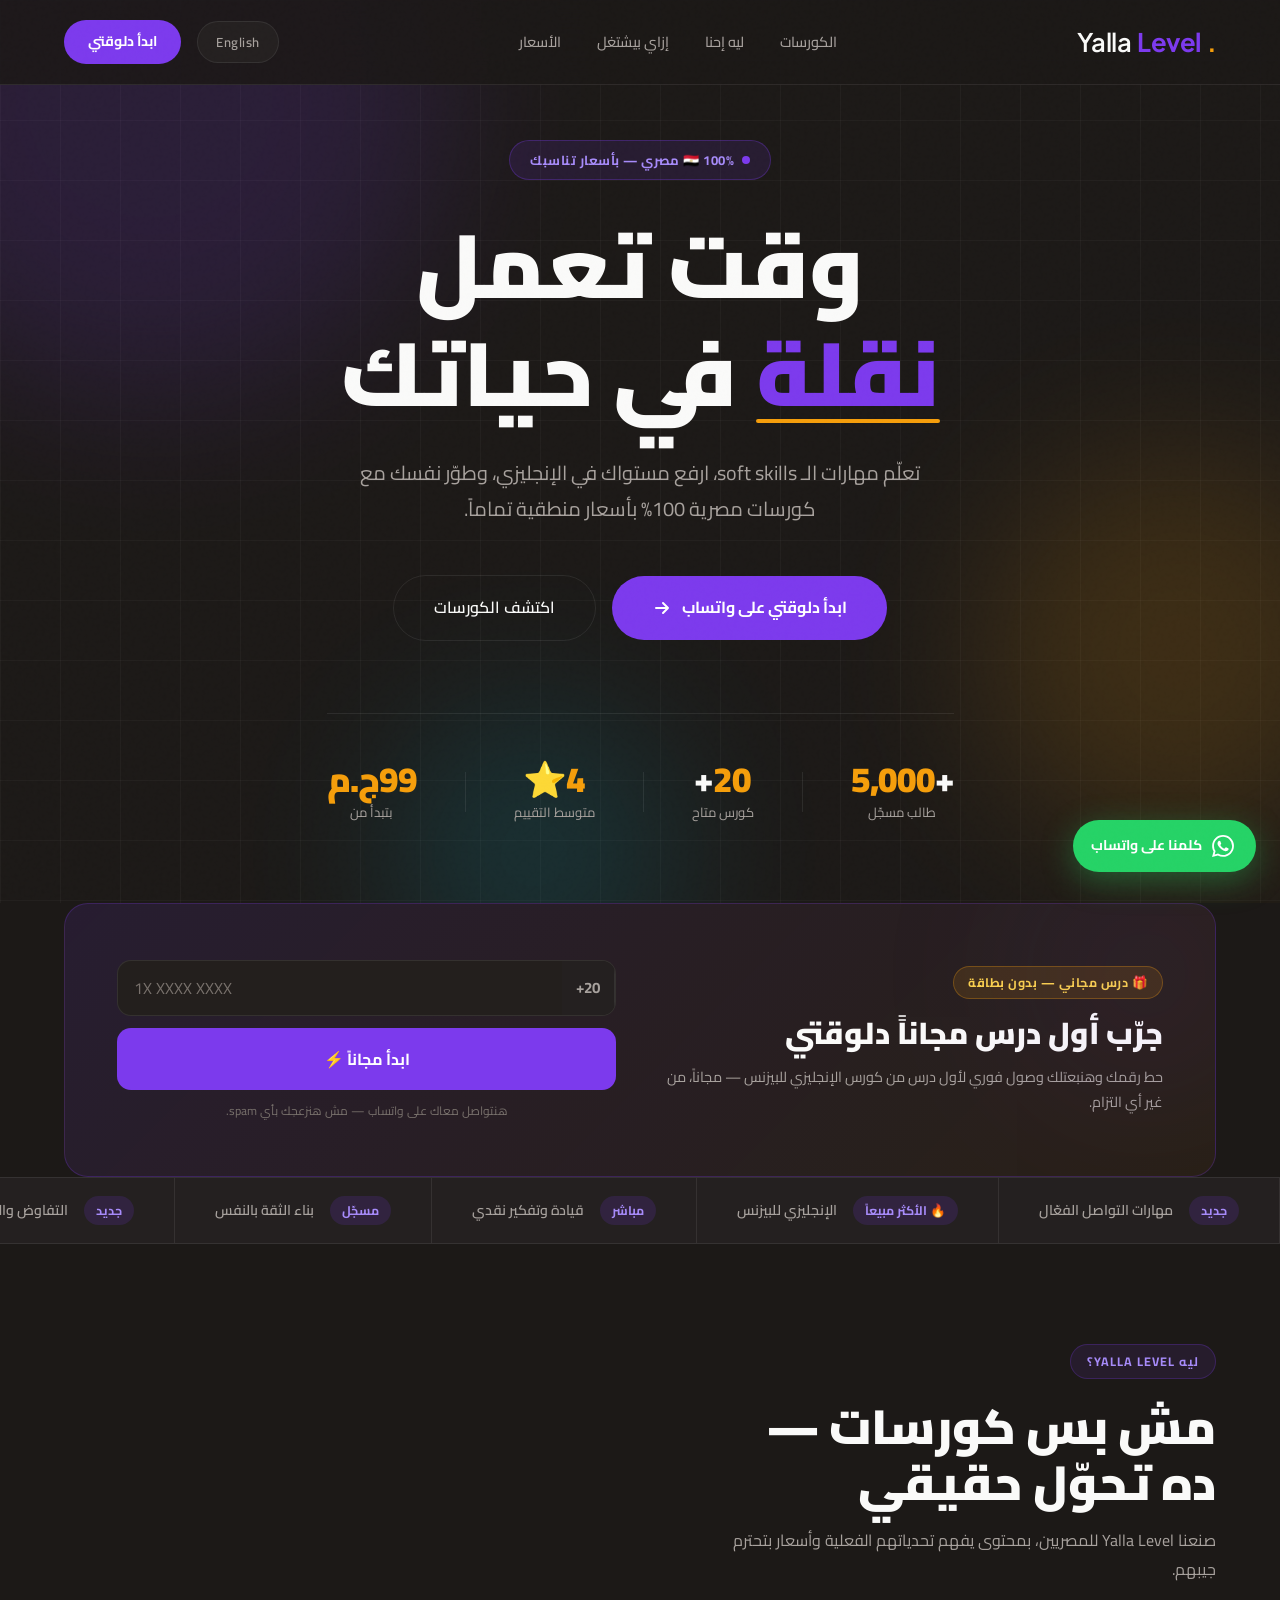
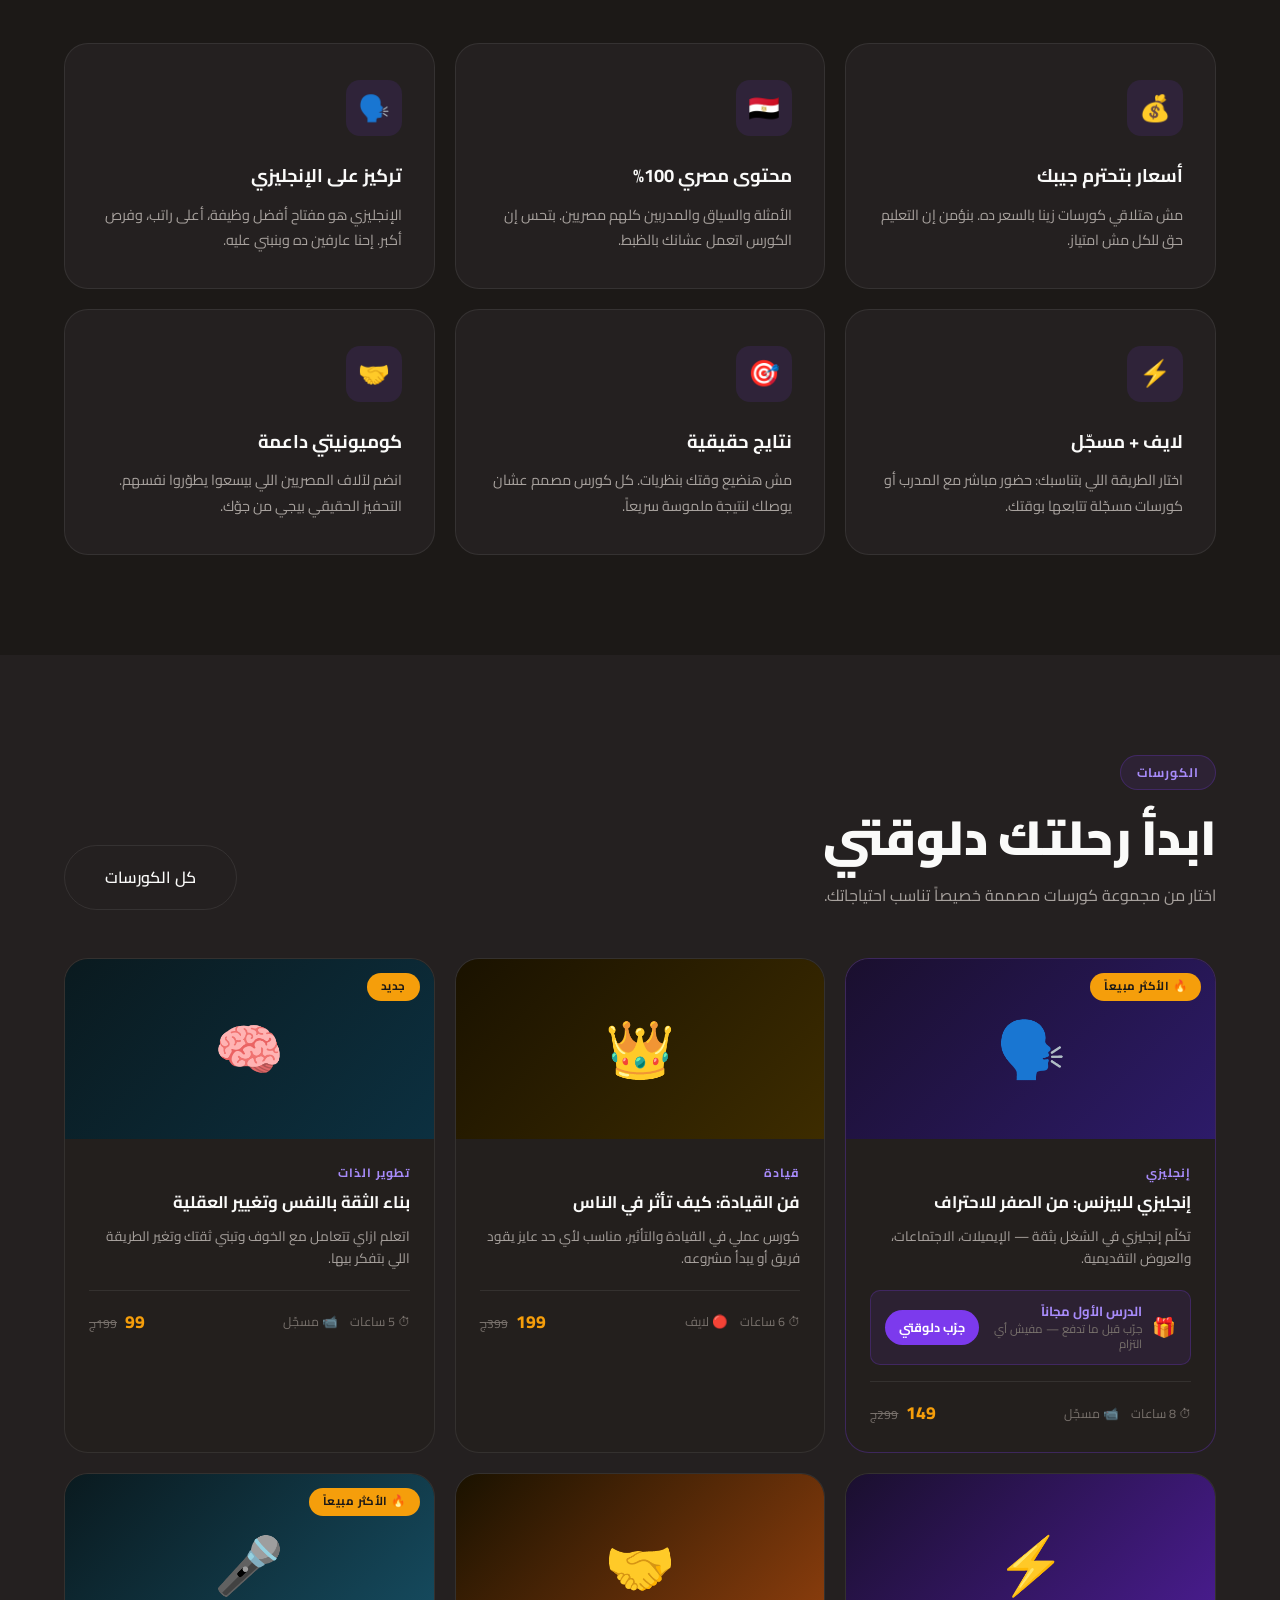
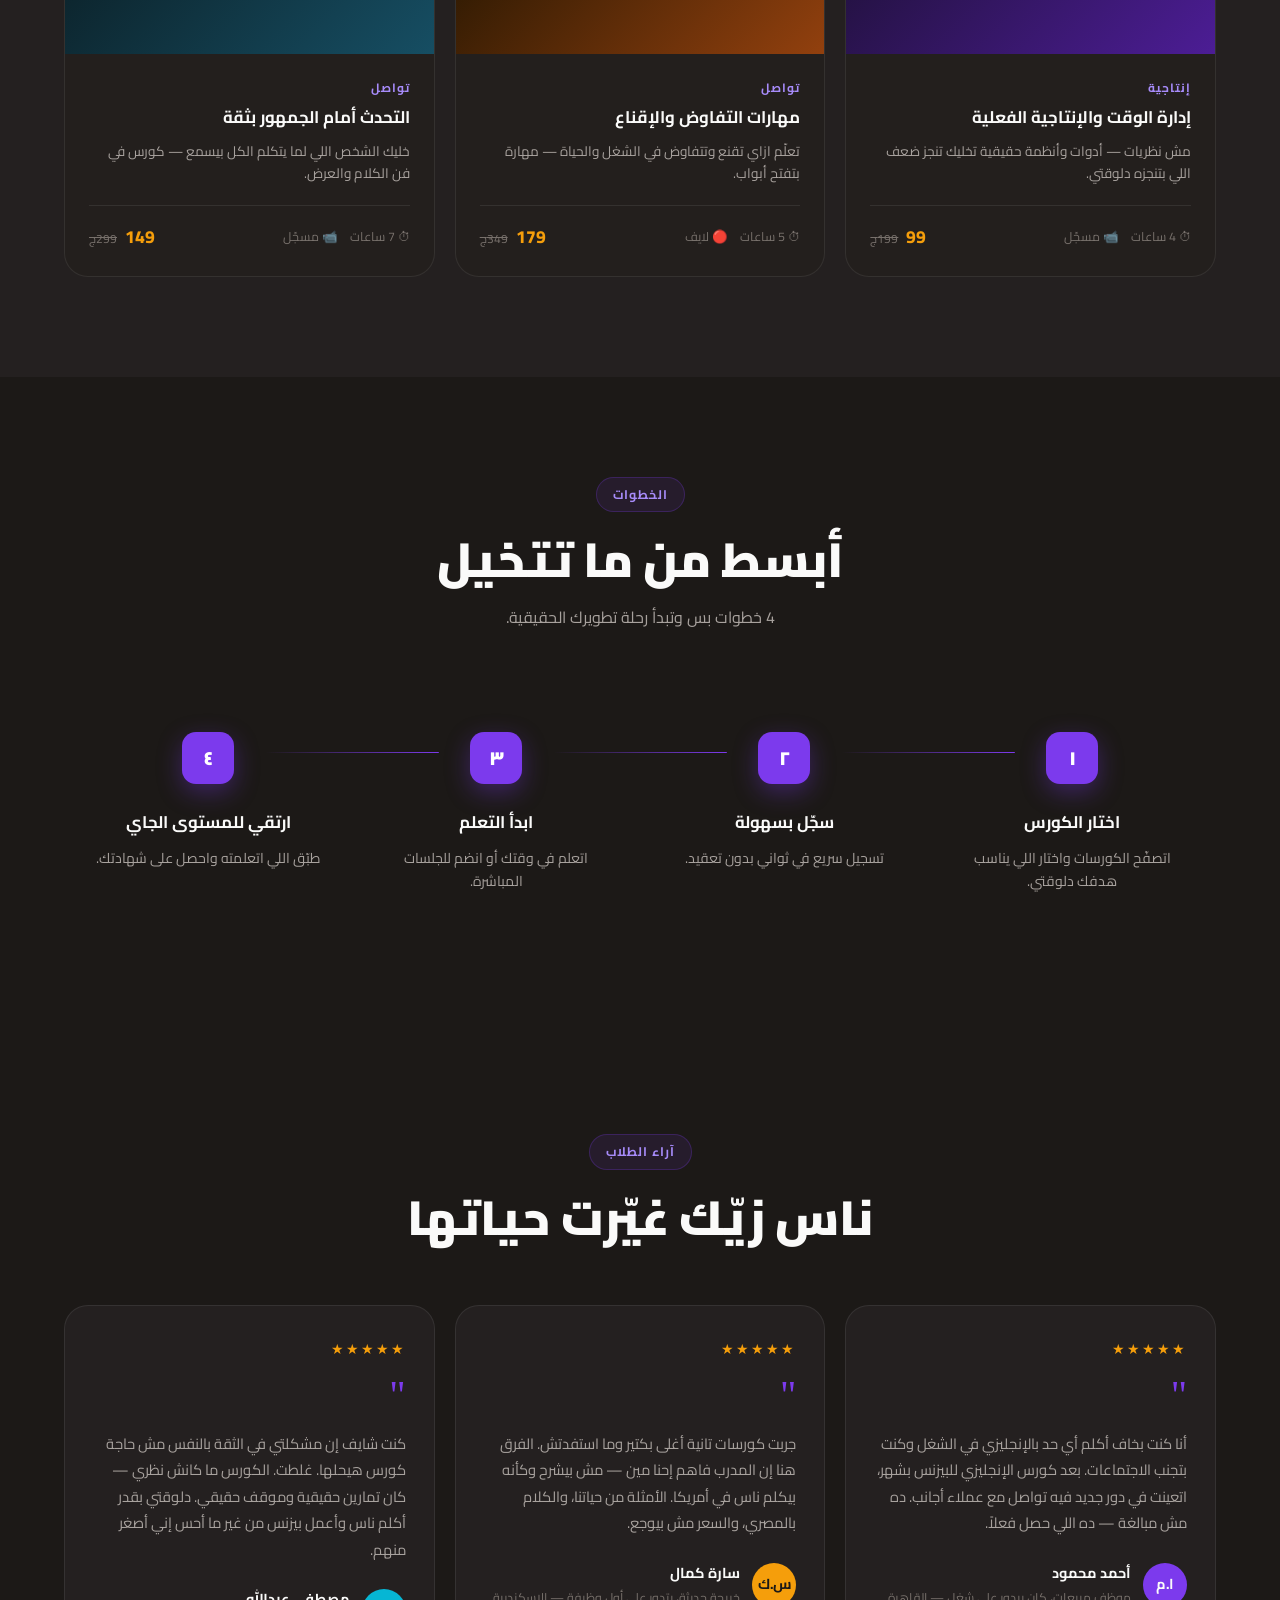
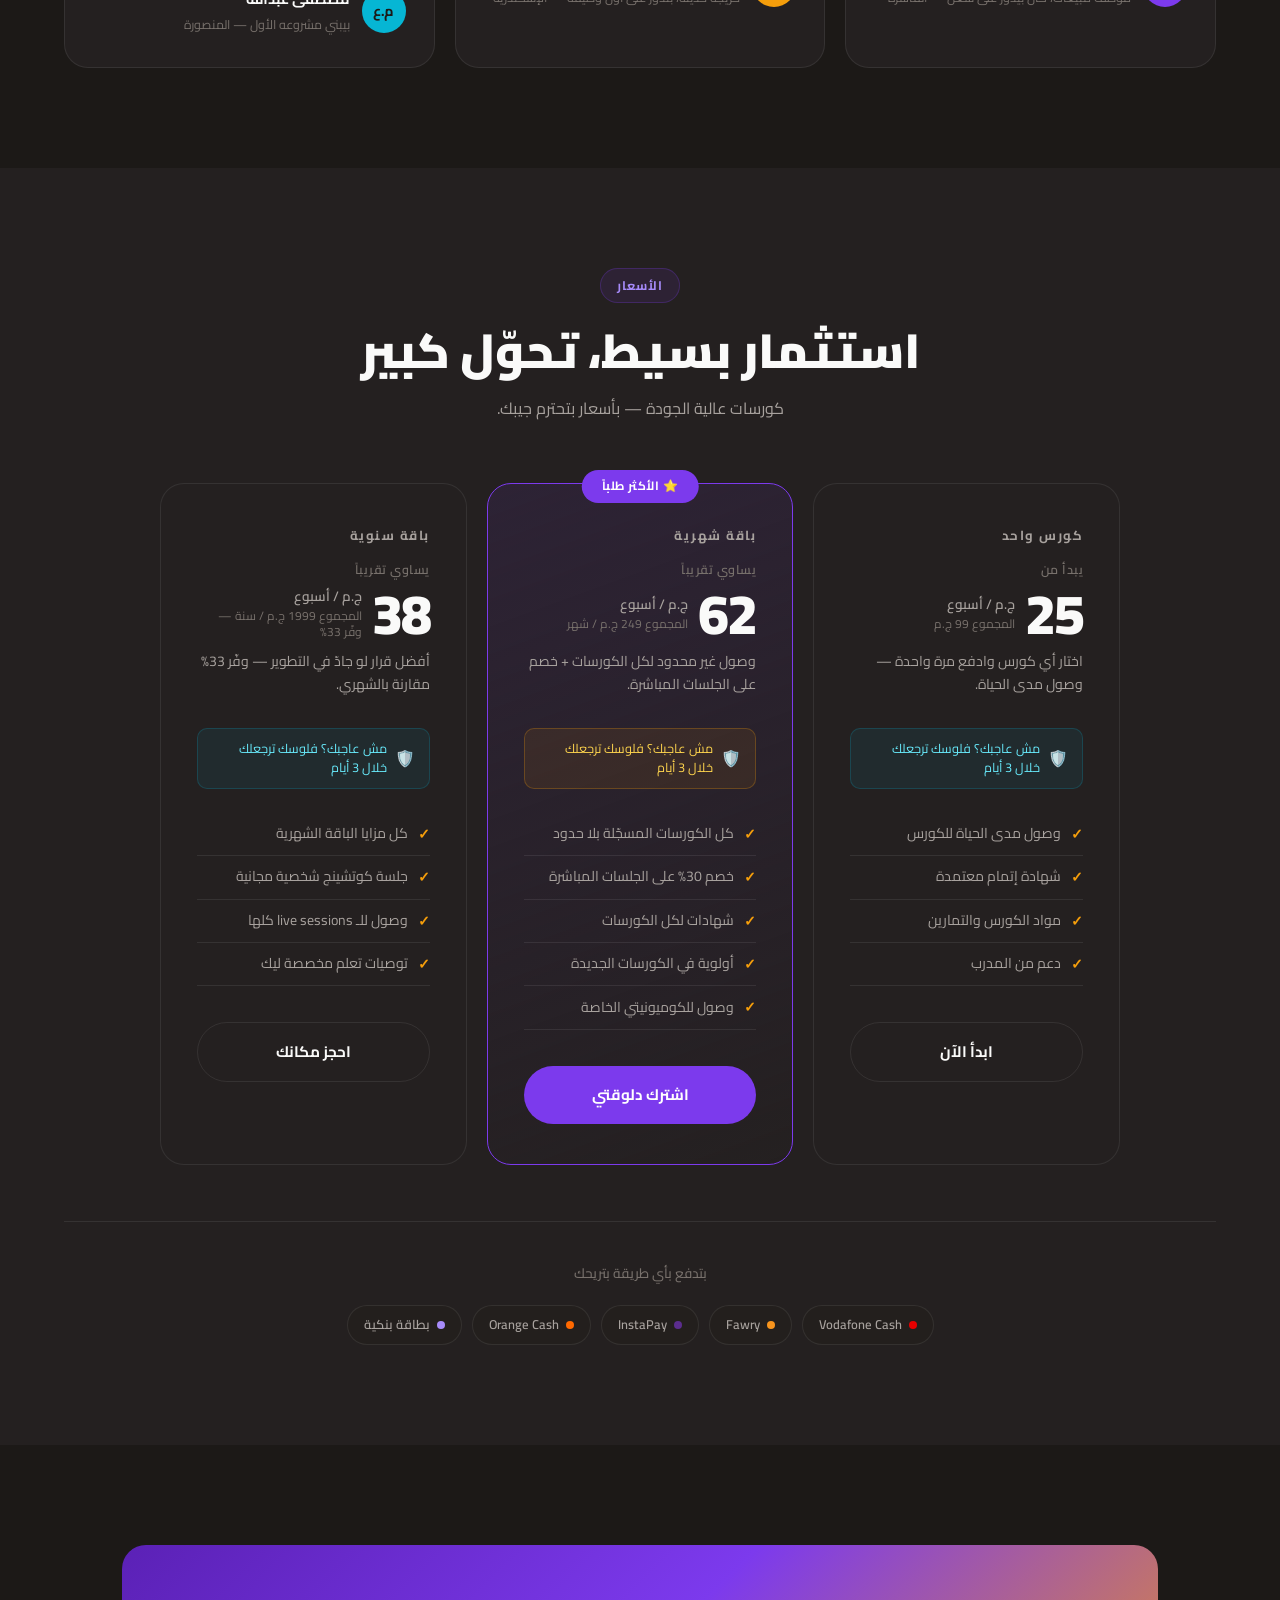
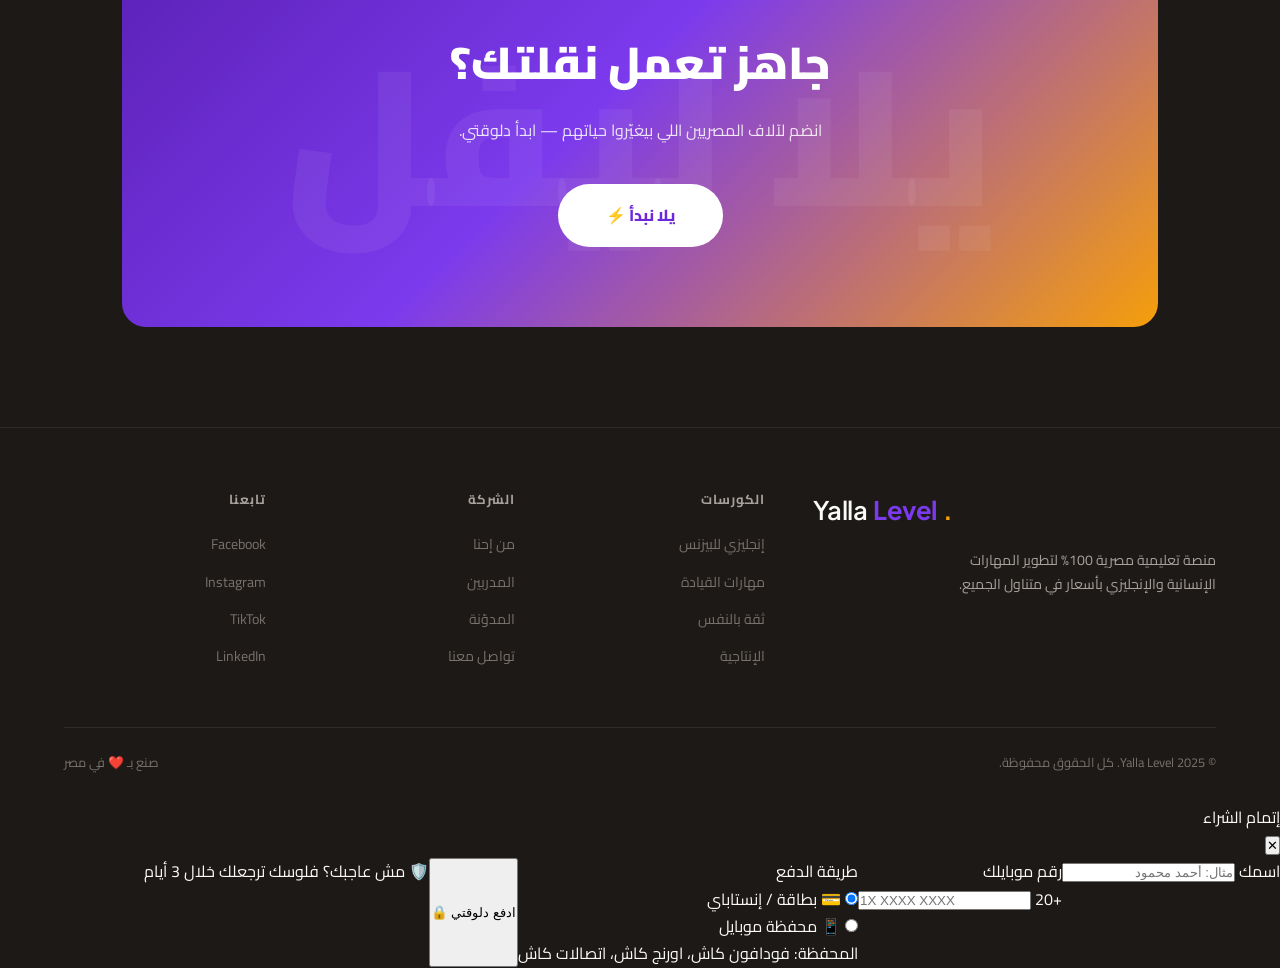
==== commit da3a06eb: "Update index.html" ====
--- a/index.html
+++ b/index.html
@@ -8,6 +8,7 @@
 <link href="https://fonts.googleapis.com/css2?family=Cairo:wght@400;600;700;900&family=Plus+Jakarta+Sans:wght@400;500;600;700;800&display=swap" rel="stylesheet">
 <link rel="stylesheet" href="https://api.fontshare.com/v2/css?f[]=clash-display@600,700&display=swap">
 <link rel="stylesheet" href="css/styles.css">
+<link rel="stylesheet" href="css/checkout.css">
 </head>
 <body class="ar" id="body">
 
@@ -249,7 +250,7 @@
 
   <div class="courses-grid">
 
-    <div class="course-card course-card-featured reveal reveal-delay-1">
+    <div class="course-card course-card-featured reveal reveal-delay-1" onclick="openCheckout('business-english')" style="cursor:pointer;">
       <div class="course-thumb course-thumb-1">
         <span>🗣️</span>
         <span class="course-badge" data-ar>🔥 الأكثر مبيعاً</span>
@@ -754,6 +755,104 @@
   <span class="wa-label" data-ar>كلمنا على واتساب</span>
   <span class="wa-label" data-en>Chat on WhatsApp</span>
 </a>
-
+<script src="js/payment.js"></script>
+<div class="checkout-modal" id="checkout-modal">
+  <div class="checkout-backdrop" onclick="closeCheckout()"></div>
+  <div class="checkout-box">
+ 
+    <!-- Header -->
+    <div class="checkout-header">
+      <div class="checkout-course-info">
+        <div class="checkout-label" data-ar>إتمام الشراء</div>
+        <div class="checkout-label" data-en>Checkout</div>
+        <div class="checkout-course-name" id="checkout-course-name"></div>
+        <div class="checkout-price-row">
+          <span class="checkout-price" id="checkout-price"></span>
+          <span class="checkout-original-price" id="checkout-original-price"></span>
+        </div>
+      </div>
+      <button class="checkout-close" onclick="closeCheckout()">✕</button>
+    </div>
+ 
+    <!-- Step 1: Customer details + payment type -->
+    <div id="checkout-step-1" style="display:flex;">
+      <div class="checkout-field">
+        <label data-ar>اسمك</label>
+        <label data-en>Your Name</label>
+        <input
+          type="text"
+          id="checkout-name"
+          placeholder="مثال: أحمد محمود"
+          autocomplete="name"
+        />
+      </div>
+ 
+      <div class="checkout-field">
+        <label data-ar>رقم موبايلك</label>
+        <label data-en>Your Mobile Number</label>
+        <div class="phone-row">
+          <span class="prefix">+20</span>
+          <input
+            type="tel"
+            id="checkout-phone"
+            placeholder="1X XXXX XXXX"
+            maxlength="11"
+            inputmode="numeric"
+            autocomplete="tel"
+          />
+        </div>
+      </div>
+ 
+      <div class="checkout-field">
+        <div class="payment-type-label" data-ar>طريقة الدفع</div>
+        <div class="payment-type-label" data-en>Payment Method</div>
+        <div class="payment-type-options">
+          <div class="payment-type-option">
+            <input type="radio" name="payment-type" id="pt-card" value="card" checked />
+            <label for="pt-card">
+              <span class="pay-icon">💳</span>
+              <span data-ar>بطاقة / إنستاباي</span>
+              <span data-en>Card / InstaPay</span>
+            </label>
+          </div>
+          <div class="payment-type-option">
+            <input type="radio" name="payment-type" id="pt-wallet" value="wallet" />
+            <label for="pt-wallet">
+              <span class="pay-icon">📱</span>
+              <span data-ar>محفظة موبايل</span>
+              <span data-en>Mobile Wallet</span>
+            </label>
+          </div>
+        </div>
+        <p class="payment-type-note" data-ar>المحفظة: فودافون كاش، اورنج كاش، اتصالات كاش</p>
+        <p class="payment-type-note" data-en>Wallet: Vodafone Cash, Orange Cash, Etisalat Cash</p>
+      </div>
+ 
+      <div class="checkout-error" id="checkout-error"></div>
+ 
+      <button class="checkout-submit" id="checkout-submit" onclick="submitCheckout()">
+        <span data-ar>ادفع دلوقتي 🔒</span>
+        <span data-en>Pay Now 🔒</span>
+      </button>
+ 
+      <div class="checkout-guarantee">
+        🛡️
+        <span data-ar>مش عاجبك؟ فلوسك ترجعلك خلال 3 أيام</span>
+        <span data-en>Not happy? Full refund within 3 days</span>
+      </div>
+    </div>
+ 
+    <!-- Step 2: Paymob iFrame -->
+    <div id="checkout-step-2" style="display:none;">
+      <div class="iframe-header">
+        🔒
+        <span data-ar>الدفع الآمن عبر Paymob</span>
+        <span data-en>Secure payment via Paymob</span>
+      </div>
+      <iframe id="paymob-iframe" src="" title="Paymob Checkout" allowpaymentrequest></iframe>
+    </div>
+ 
+  </div>
+</div>
 </body>
 </html>
--- a/css/styles.css
+++ b/css/styles.css
@@ -1,5 +1,4 @@
-<style>
-  :root {
+ :root {
     --primary: #7C3AED;
     --primary-dark: #6D28D9;
     --primary-light: #A78BFA;
@@ -1526,4 +1525,3 @@
       gap: 28px;
     }
   }
-</style>
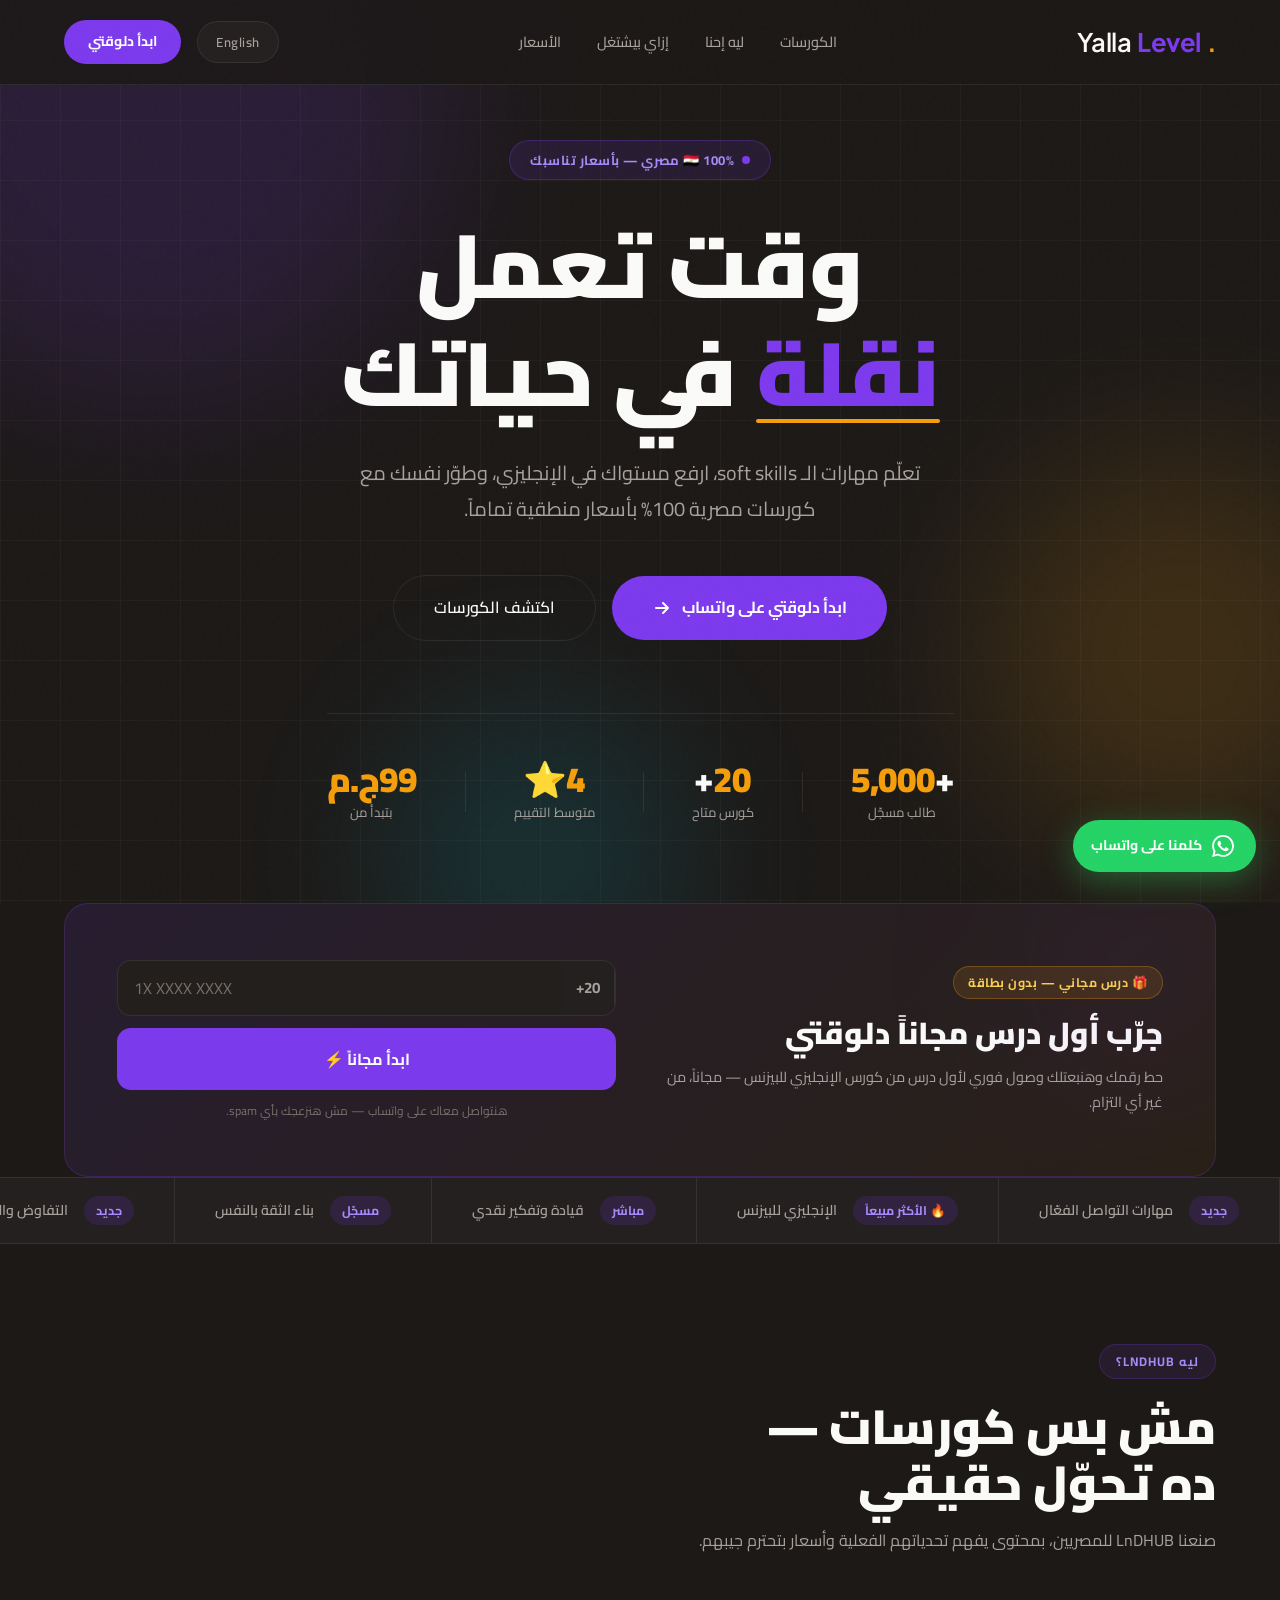
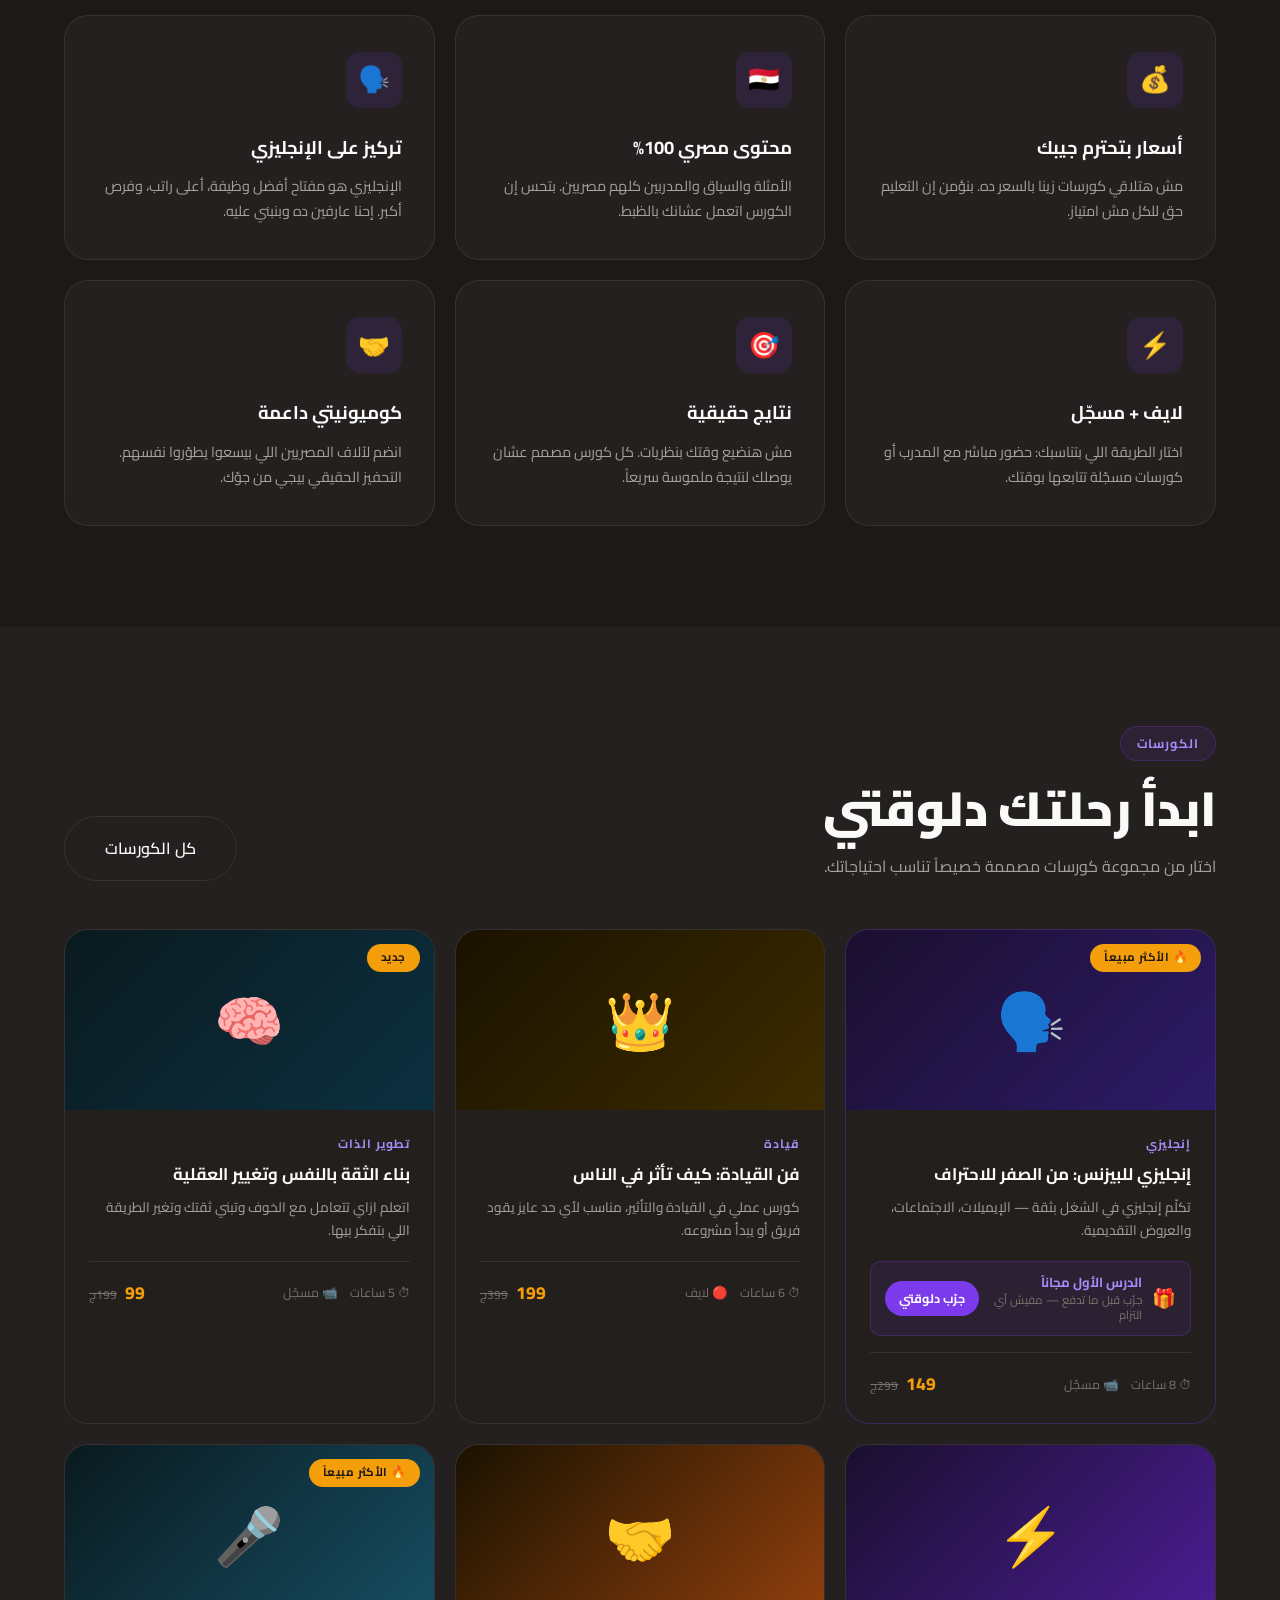
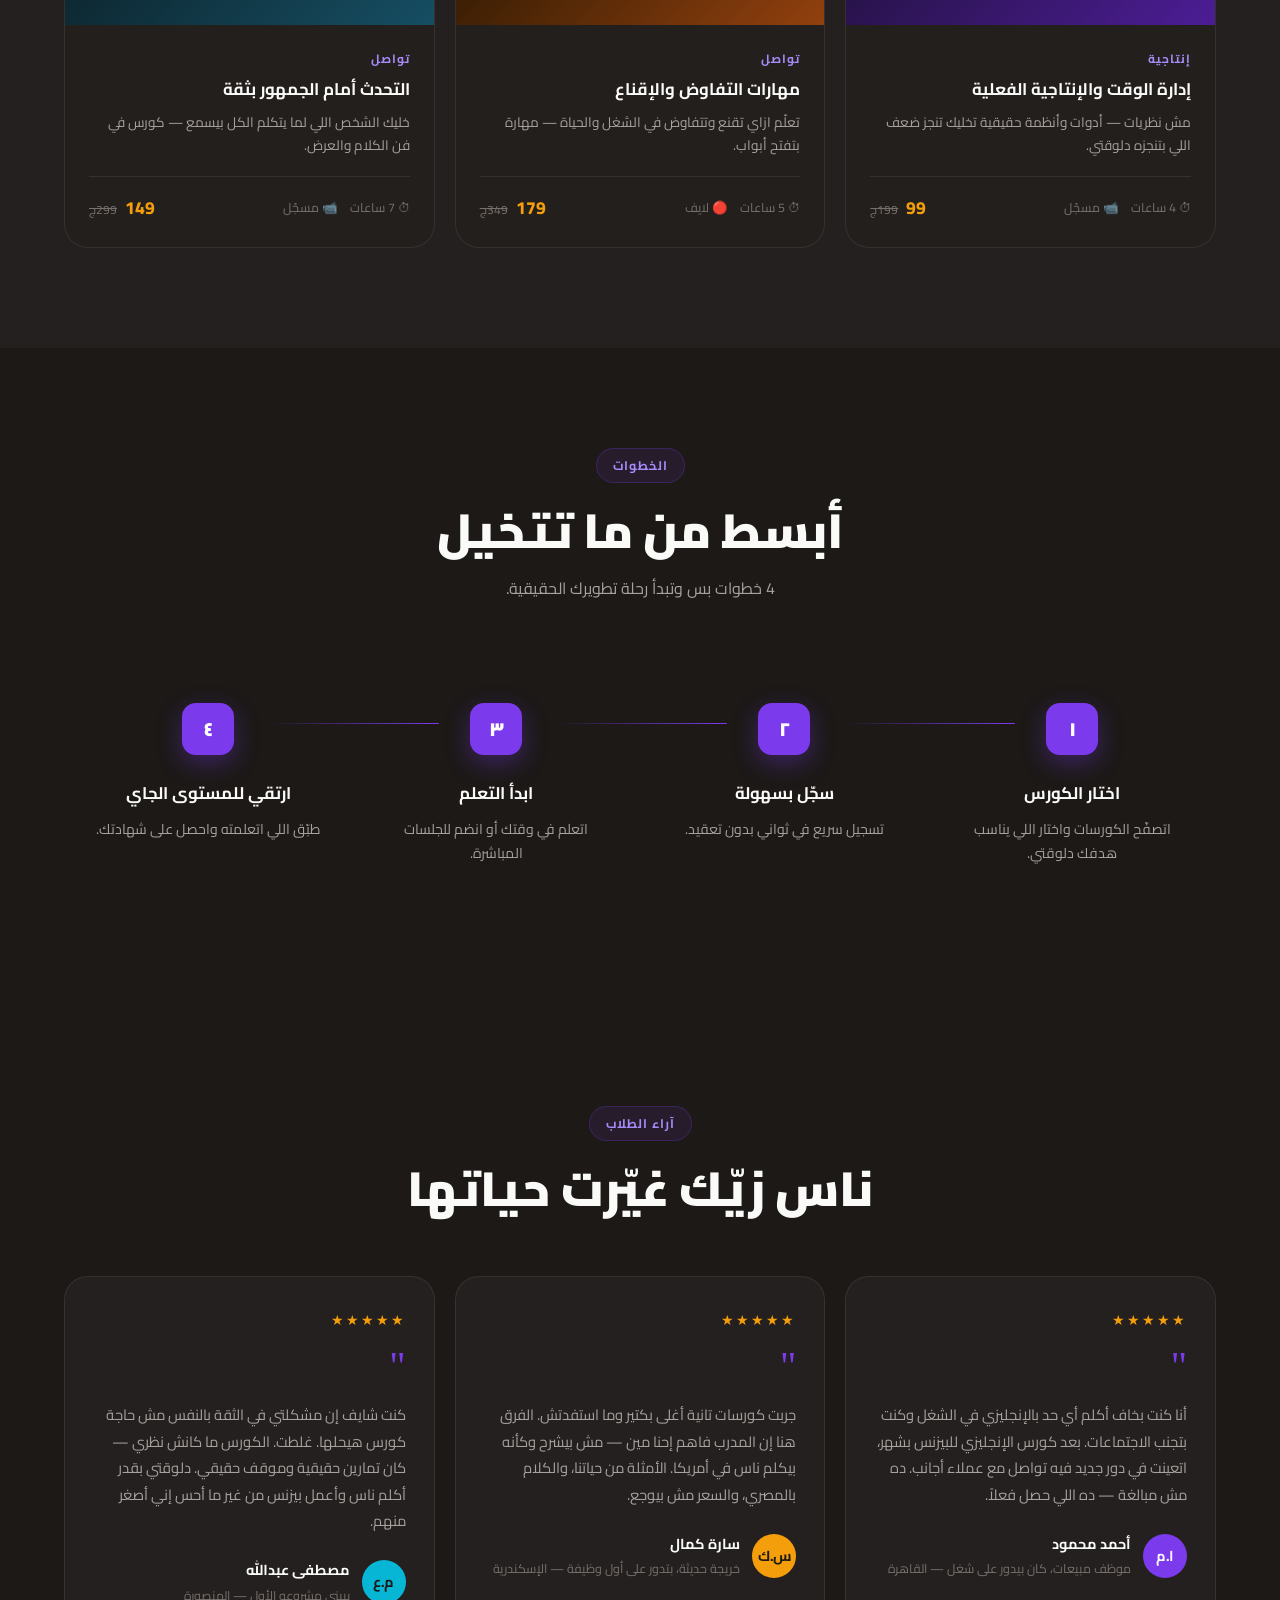
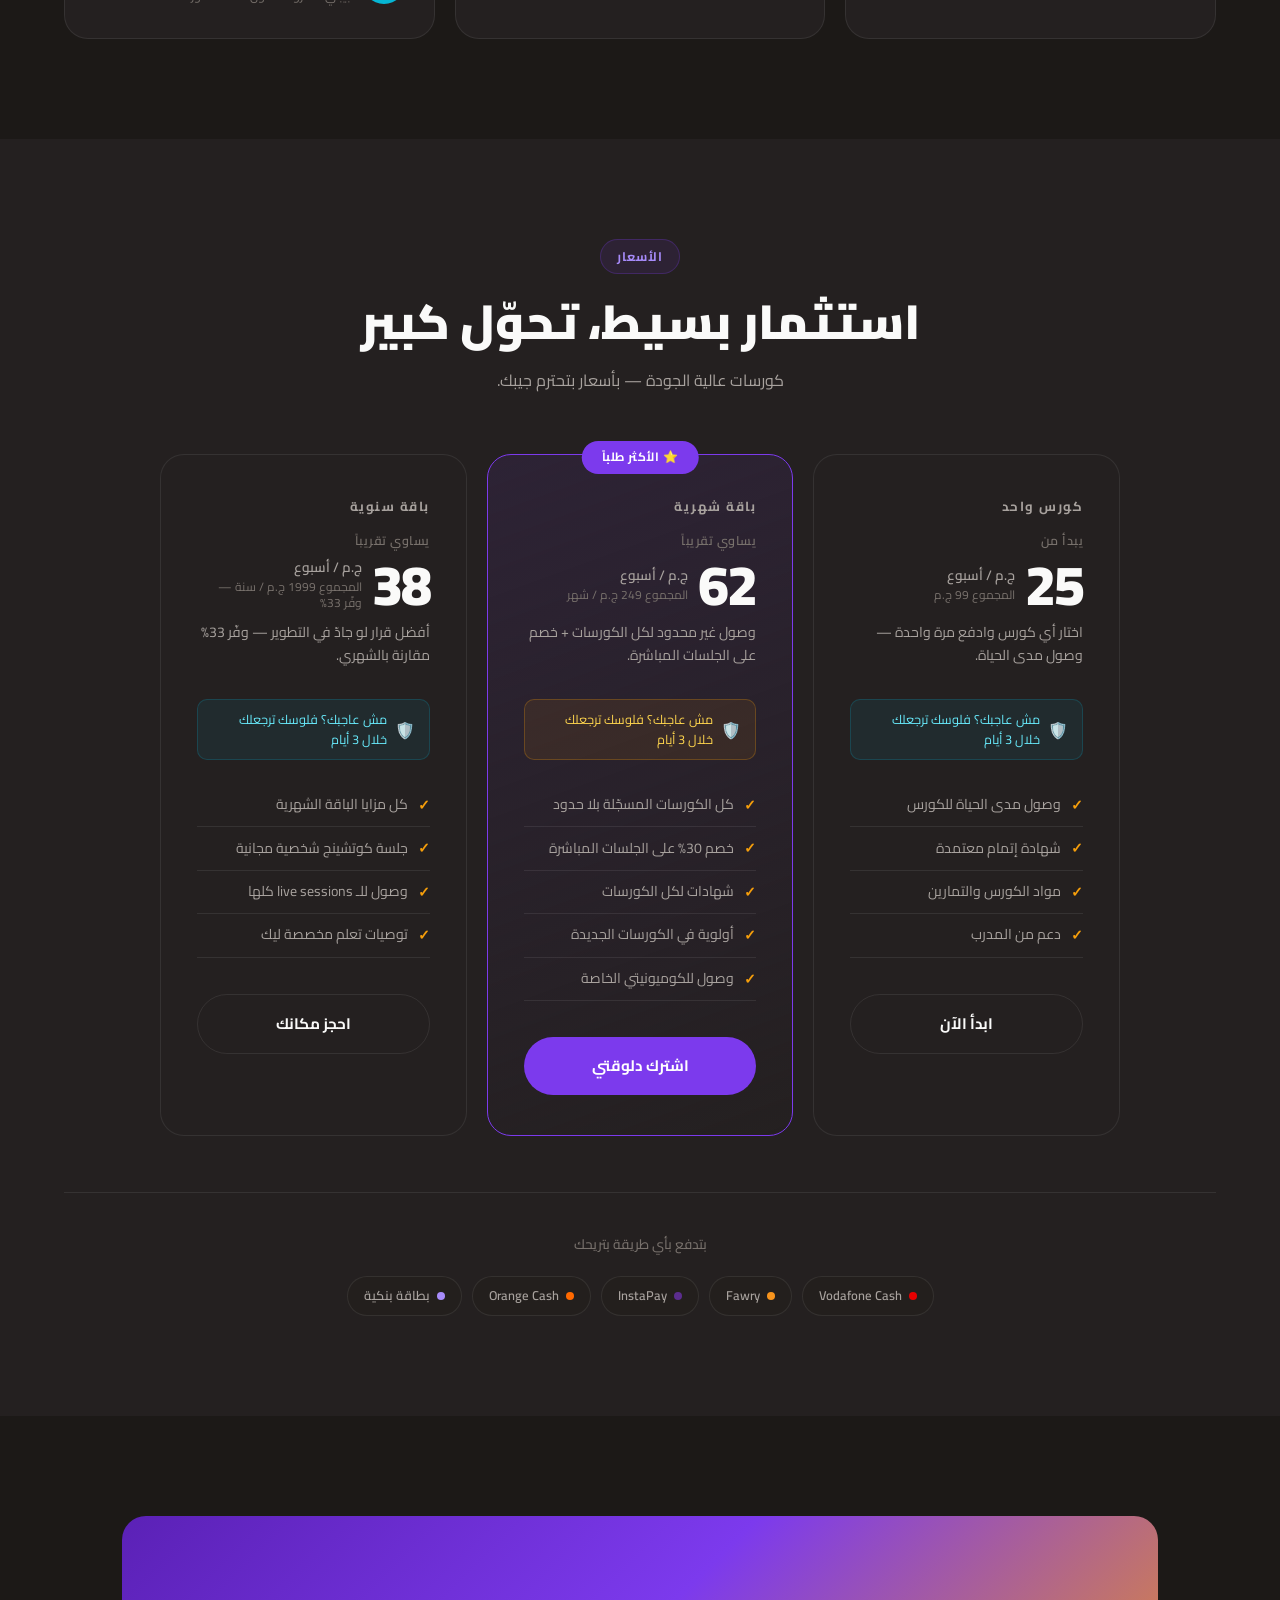
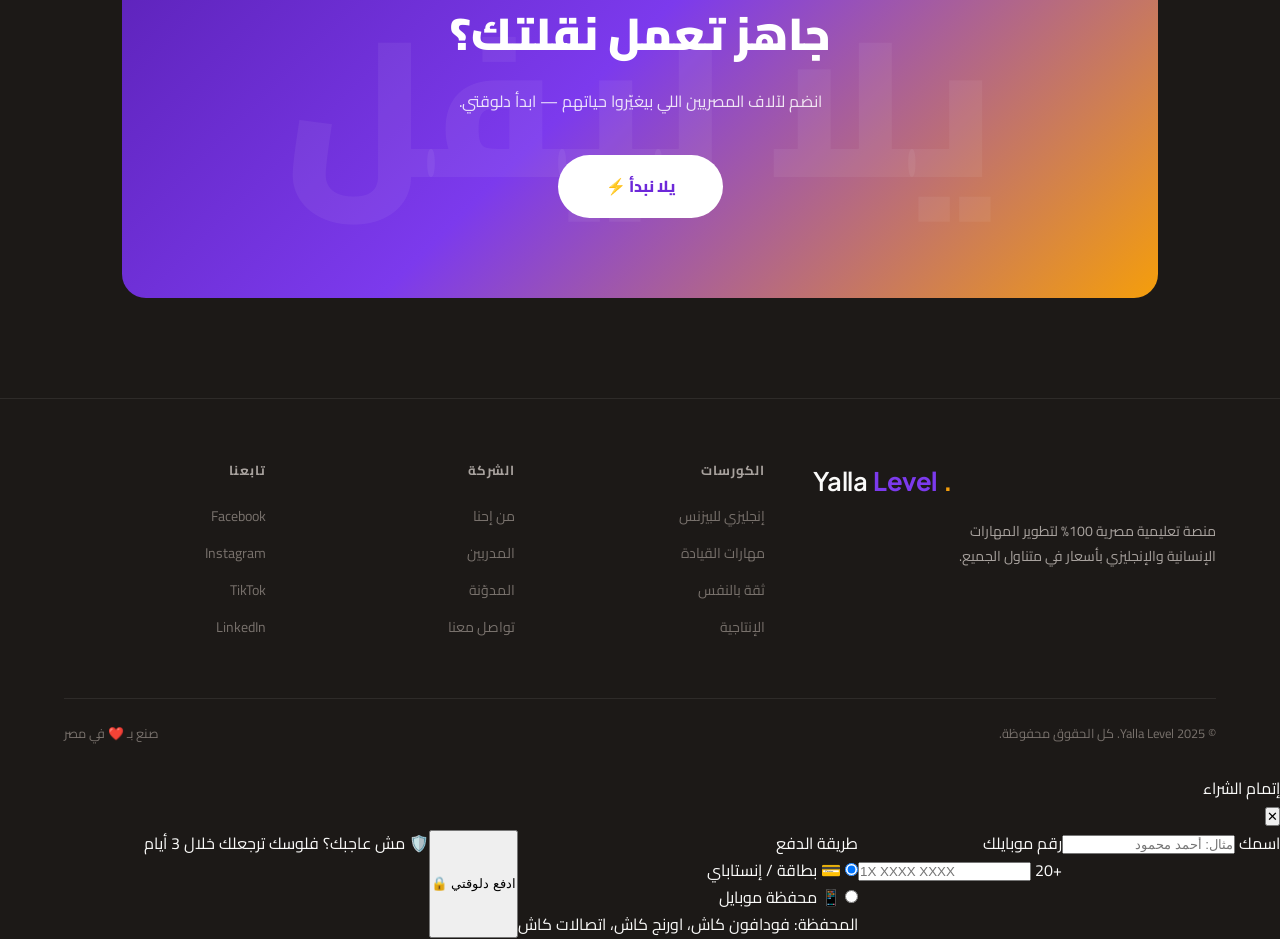
==== commit abc57d00: "Update index.html" ====
--- a/index.html
+++ b/index.html
@@ -3,7 +3,7 @@
 <head>
 <meta charset="UTF-8">
 <meta name="viewport" content="width=device-width, initial-scale=1.0">
-<title>Yalla Level | يلا ليفل</title>
+<title>LnDHUB</title>
 <link rel="preconnect" href="https://fonts.googleapis.com">
 <link href="https://fonts.googleapis.com/css2?family=Cairo:wght@400;600;700;900&family=Plus+Jakarta+Sans:wght@400;500;600;700;800&display=swap" rel="stylesheet">
 <link rel="stylesheet" href="https://api.fontshare.com/v2/css?f[]=clash-display@600,700&display=swap">
@@ -170,15 +170,15 @@
 <!-- ─── WHY US ─── -->
 <section id="why">
   <div class="reveal">
-    <div class="section-tag" data-ar>ليه Yalla Level؟</div>
-    <div class="section-tag" data-en>Why Yalla Level?</div>
+    <div class="section-tag" data-ar>ليه LnDHUB؟</div>
+    <div class="section-tag" data-en>Why LnDHUB?</div>
     <h2 class="section-title">
       <span data-ar>مش بس كورسات —<br>ده تحوّل حقيقي</span>
       <span data-en>Not Just Courses —<br>Real Transformation</span>
     </h2>
     <p class="section-sub">
-      <span data-ar>صنعنا Yalla Level للمصريين، بمحتوى يفهم تحدياتهم الفعلية وأسعار بتحترم جيبهم.</span>
-      <span data-en>We built Yalla Level for Egyptians, with content that understands their real challenges and prices that respect their wallet.</span>
+      <span data-ar>صنعنا LnDHUB للمصريين، بمحتوى يفهم تحدياتهم الفعلية وأسعار بتحترم جيبهم.</span>
+      <span data-en>We built LnDHUB for Egyptians, with content that understands their real challenges and prices that respect their wallet.</span>
     </p>
   </div>
   <div class="why-grid">
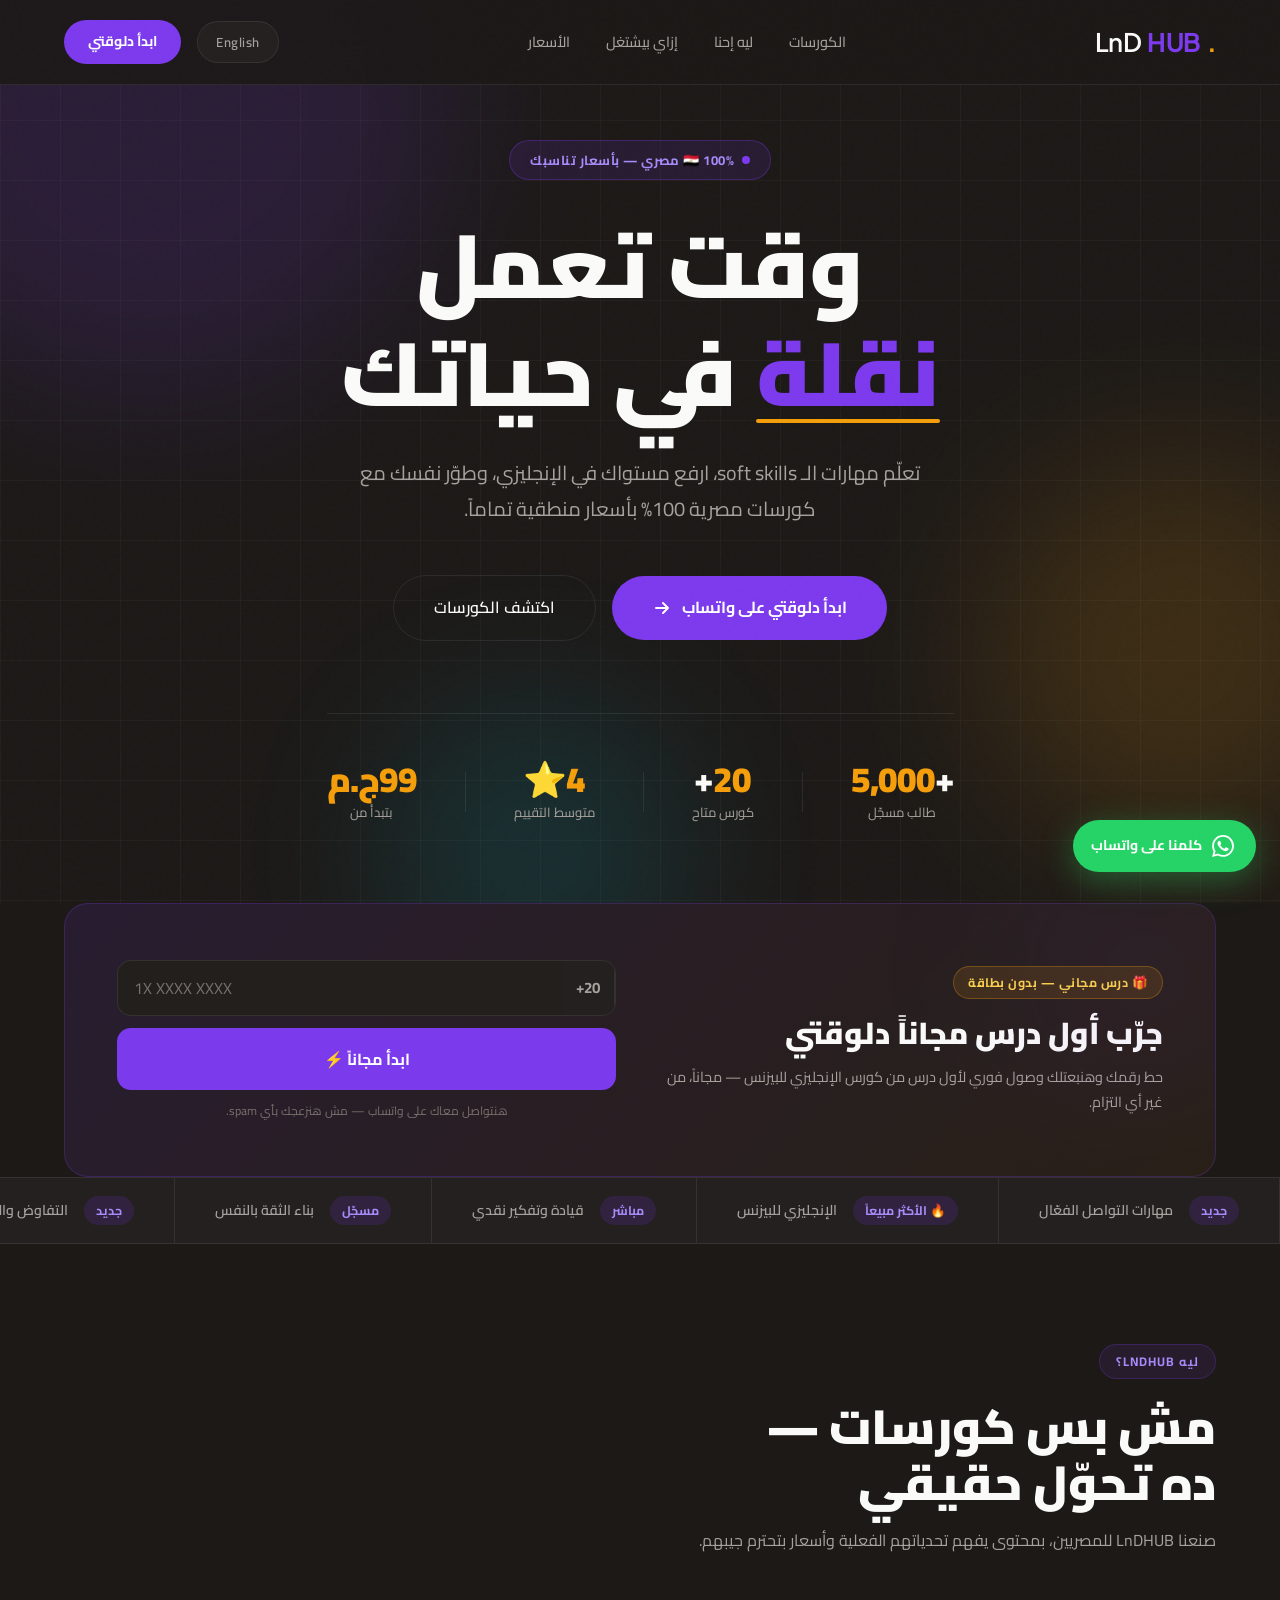
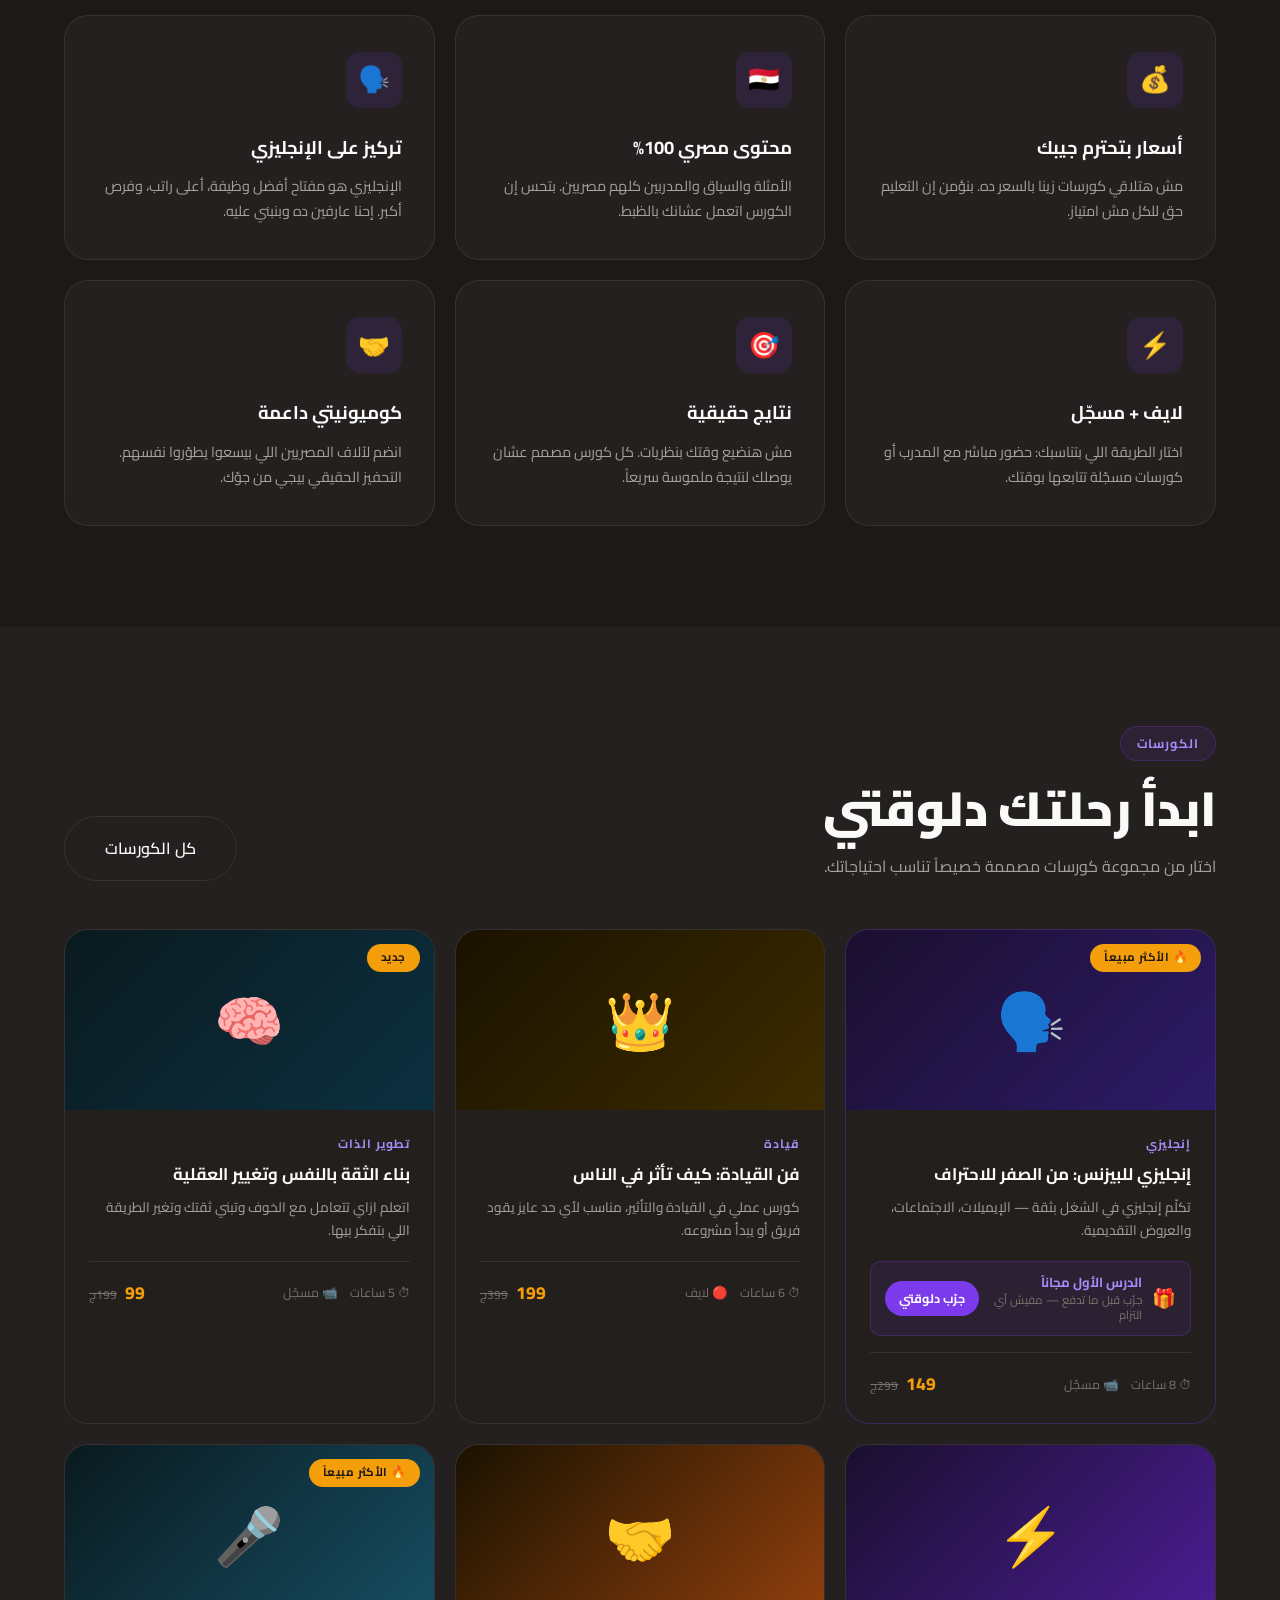
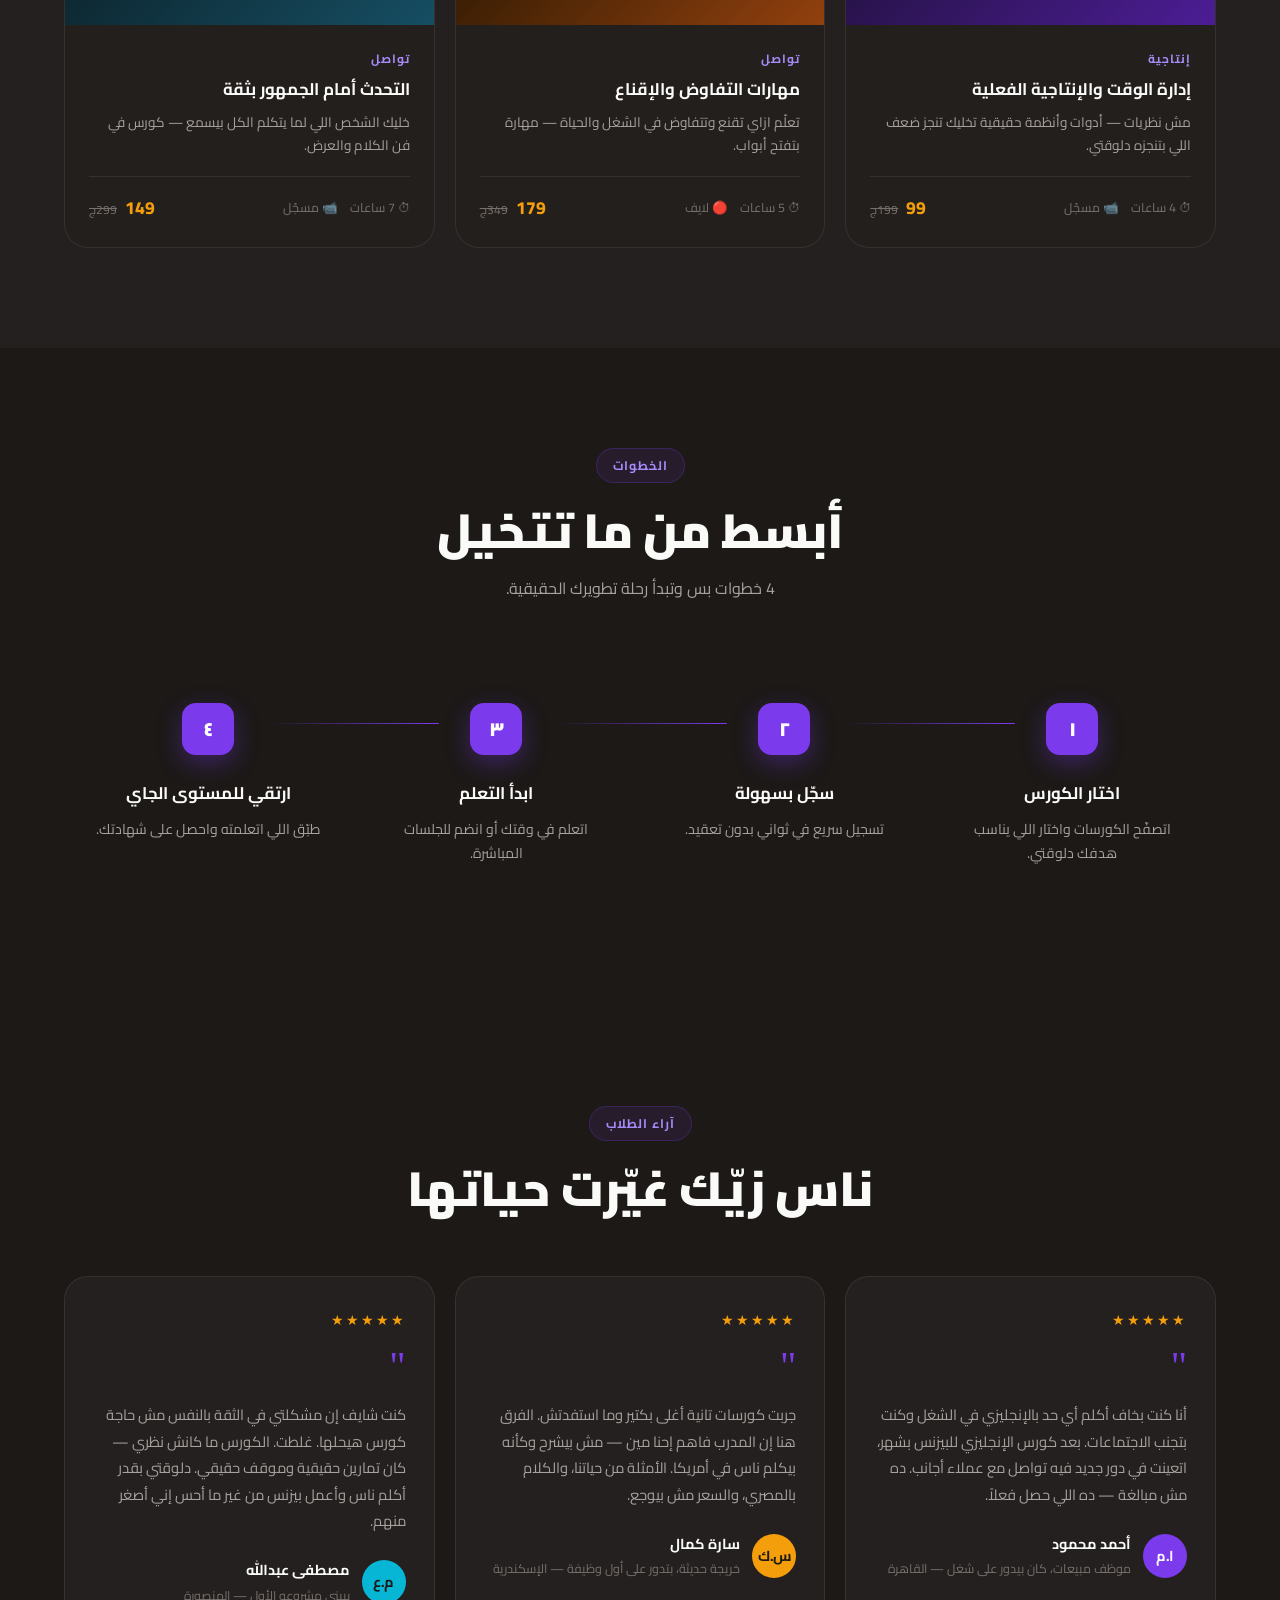
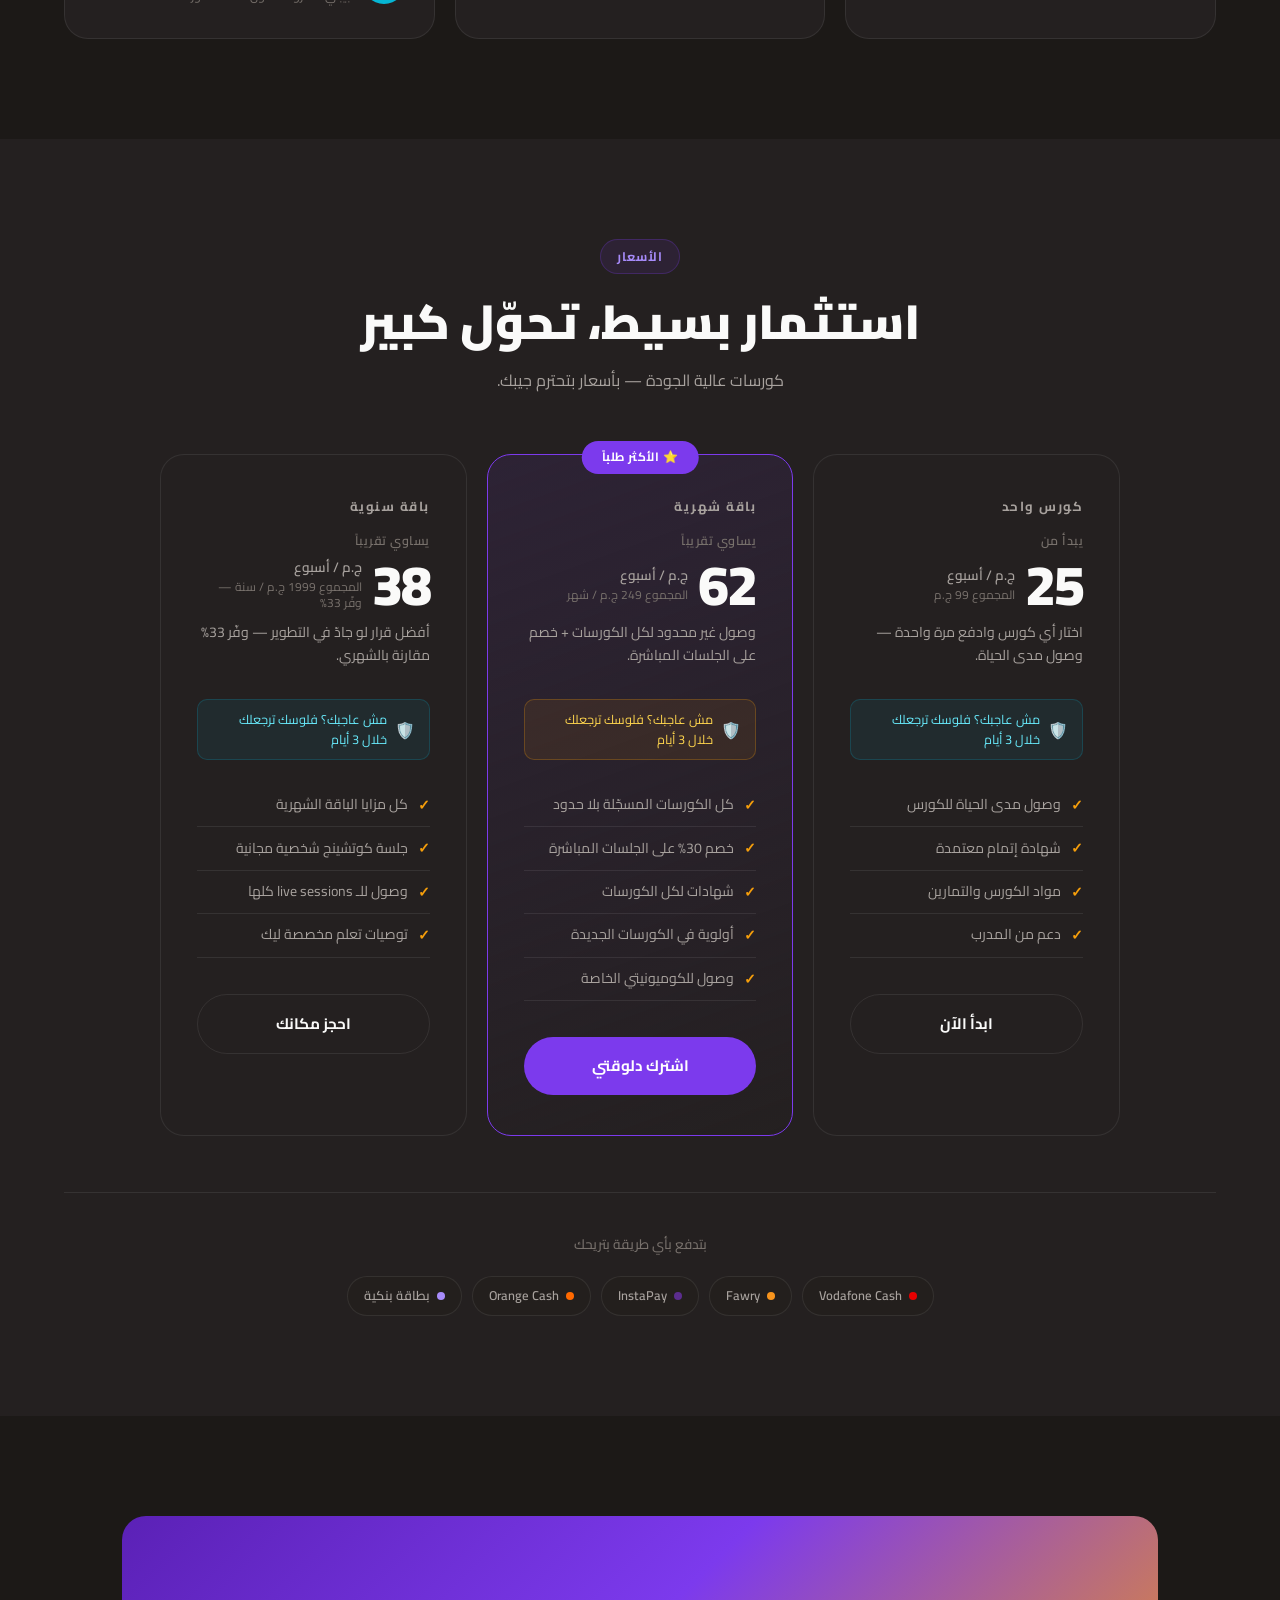
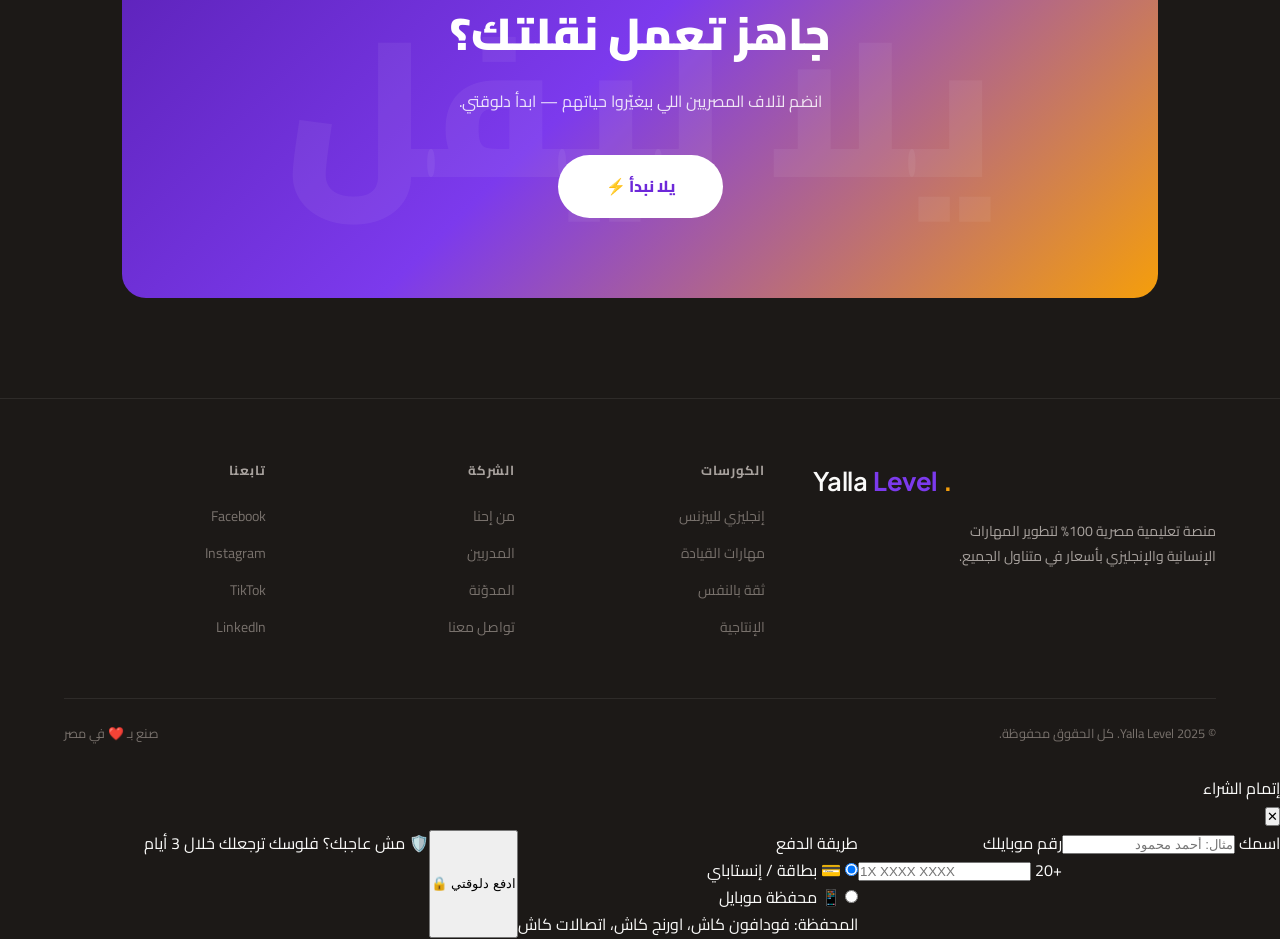
==== commit 61770530: "Update index.html" ====
--- a/index.html
+++ b/index.html
@@ -15,7 +15,7 @@
 <!-- ─── NAV ─── -->
 <nav>
   <a href="#" class="logo">
-    <span class="yalla">Yalla</span> <span class="level">Level</span><span class="dot">.</span>
+    <span class="yalla">LnD</span> <span class="level">HUB</span><span class="dot">.</span>
   </a>
   <ul class="nav-links">
     <li><a href="#courses" data-ar>الكورسات</a><a href="#courses" data-en>Courses</a></li>
